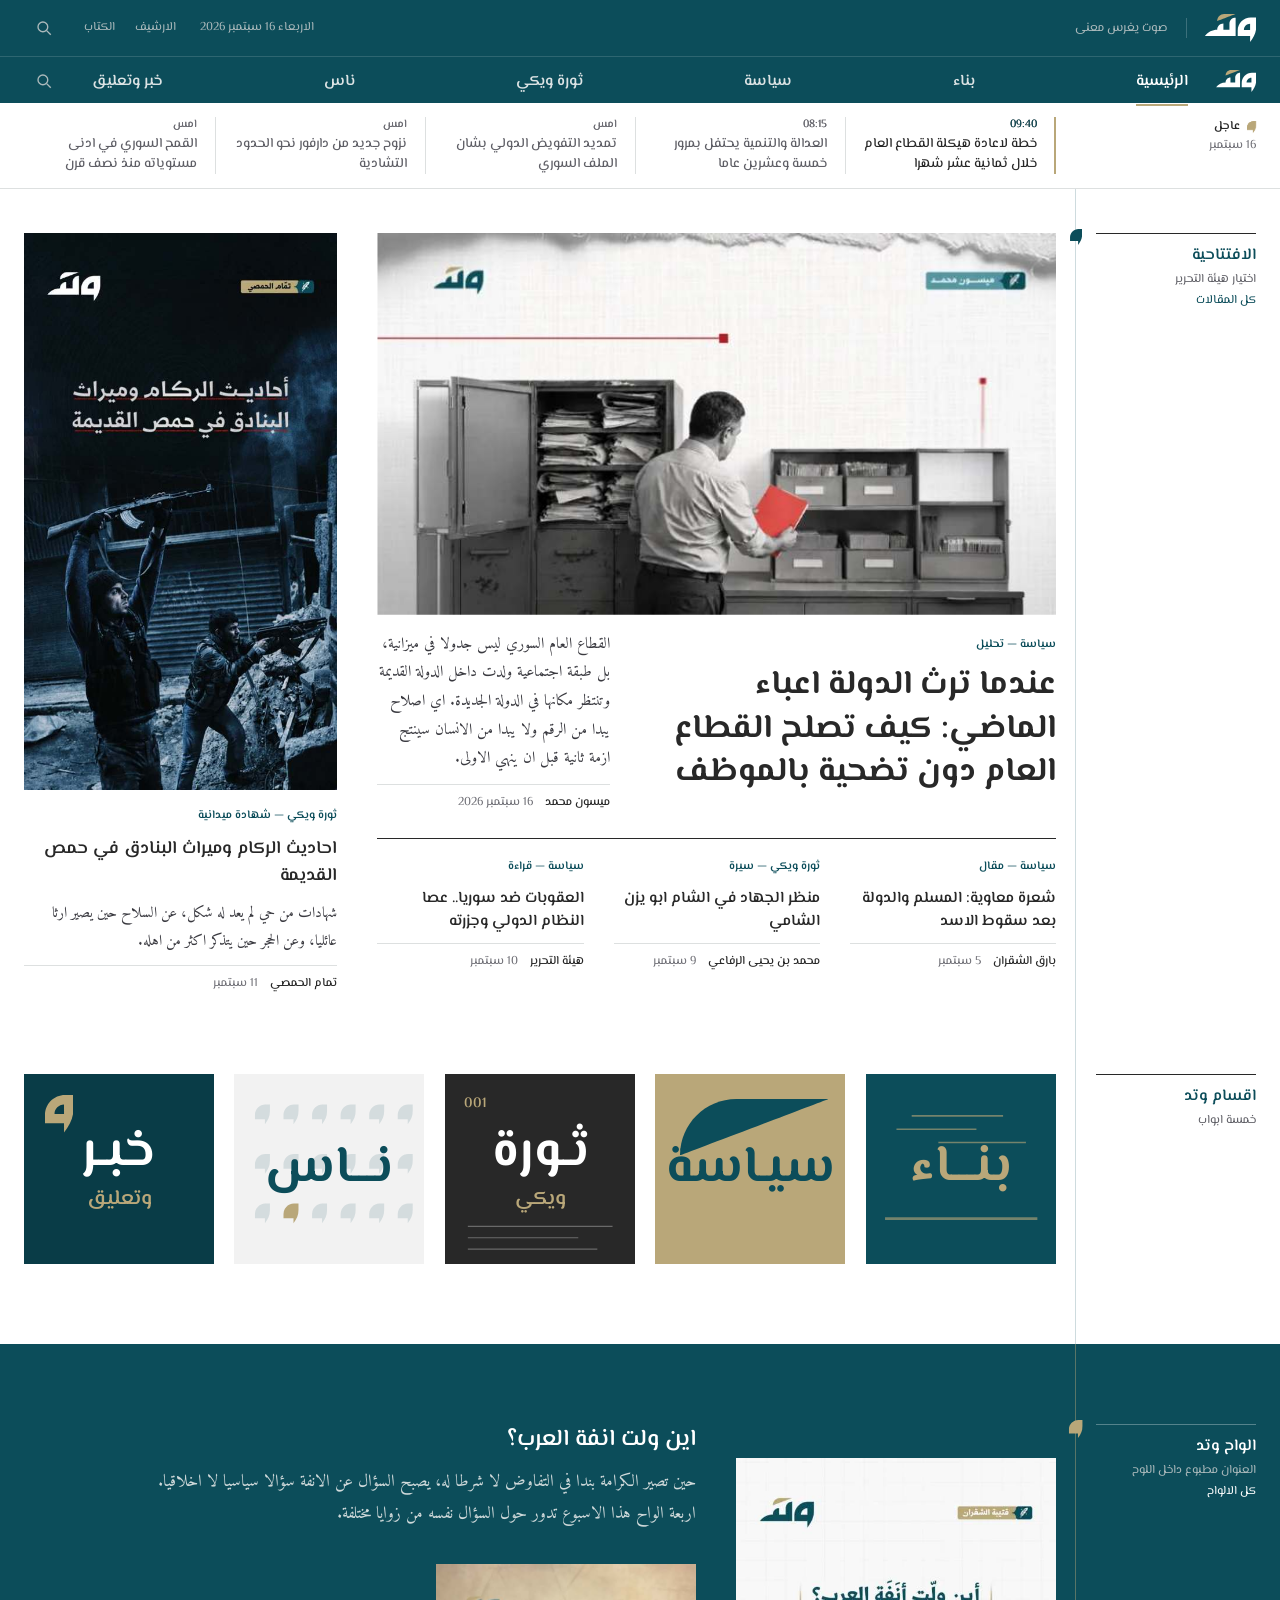
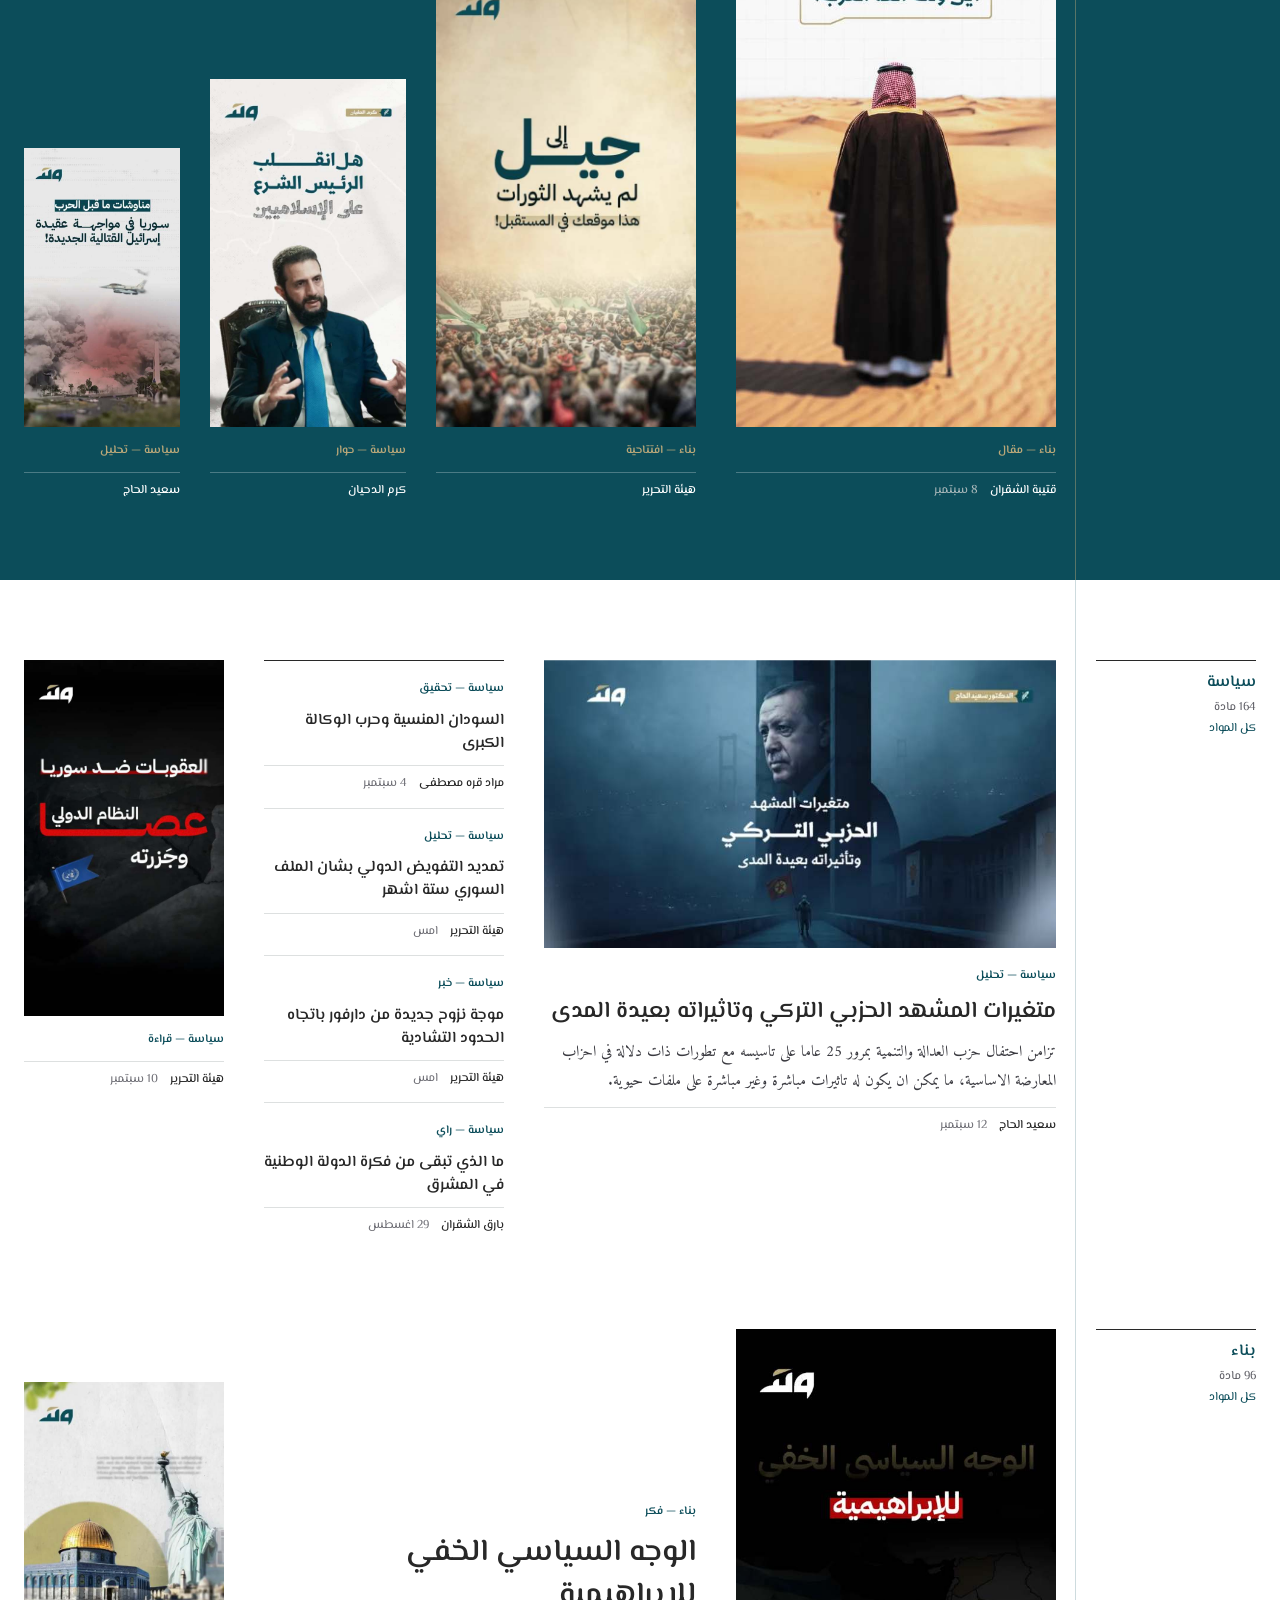
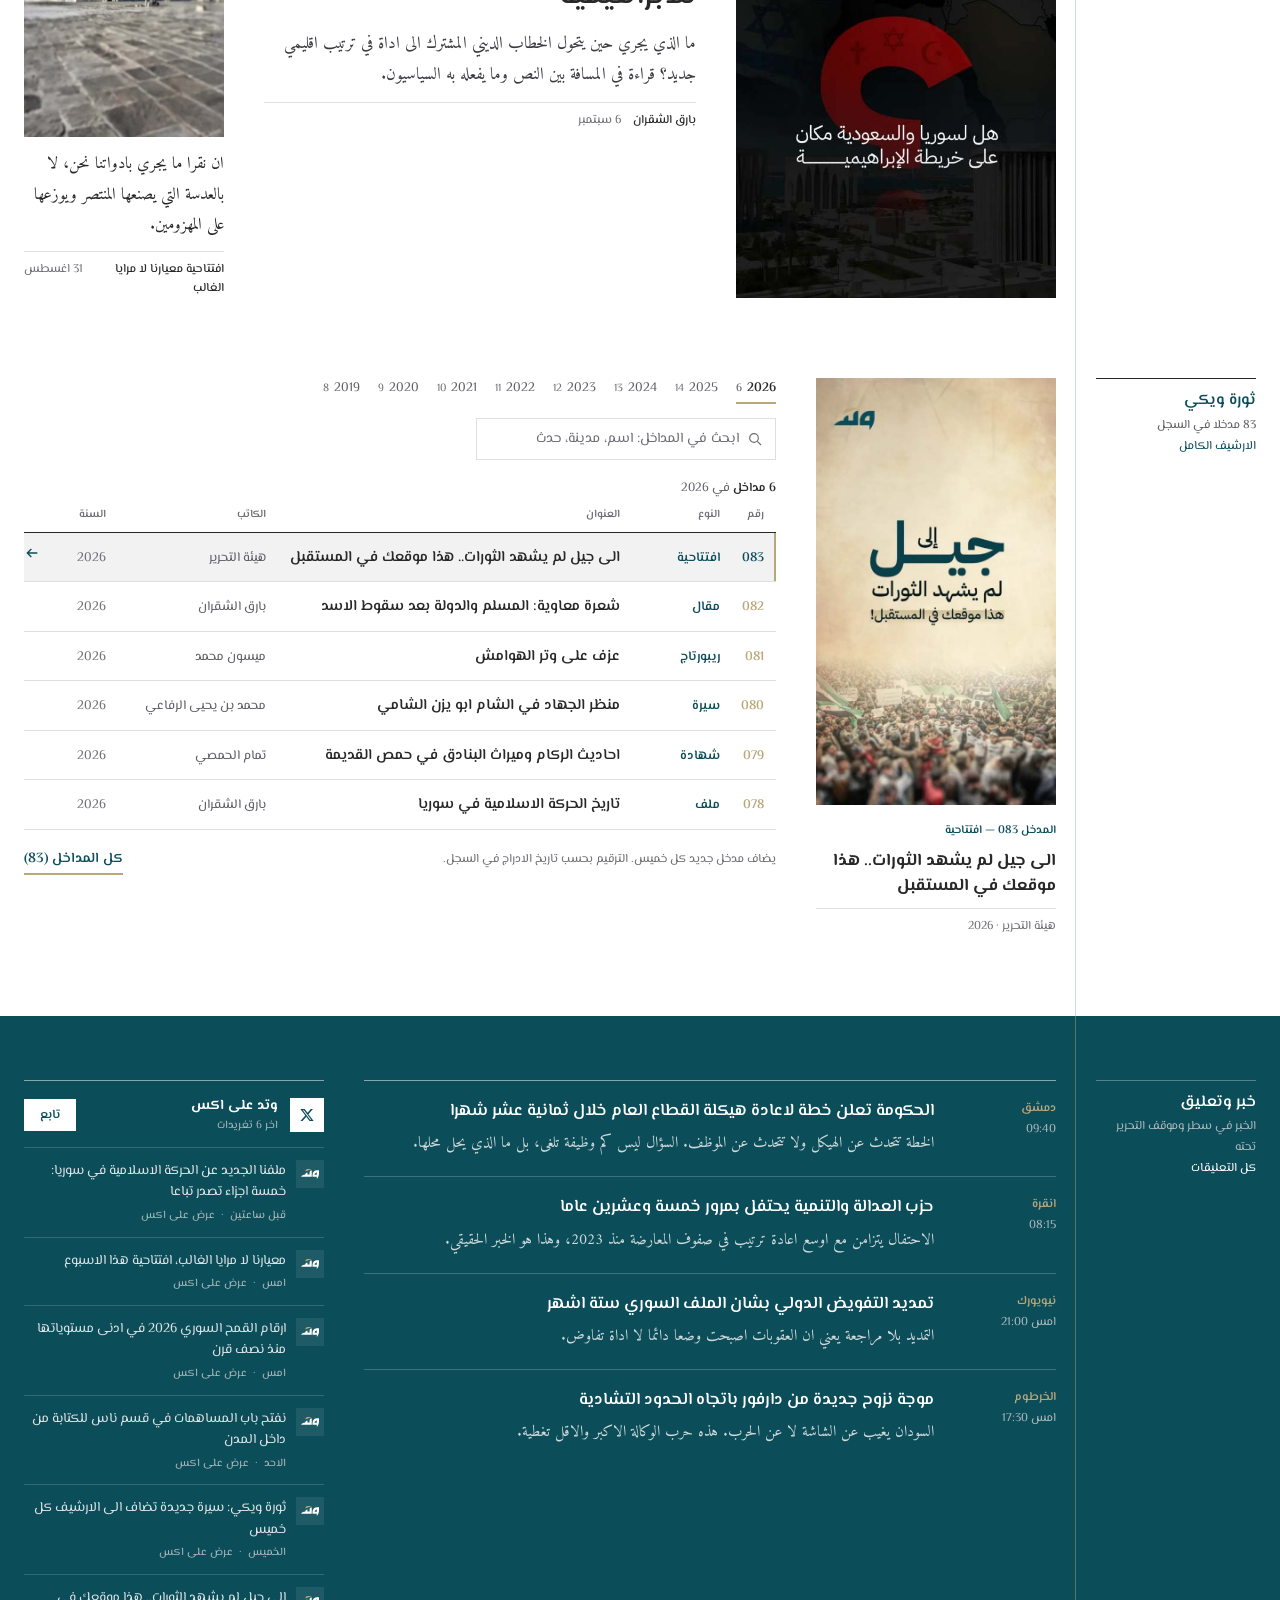
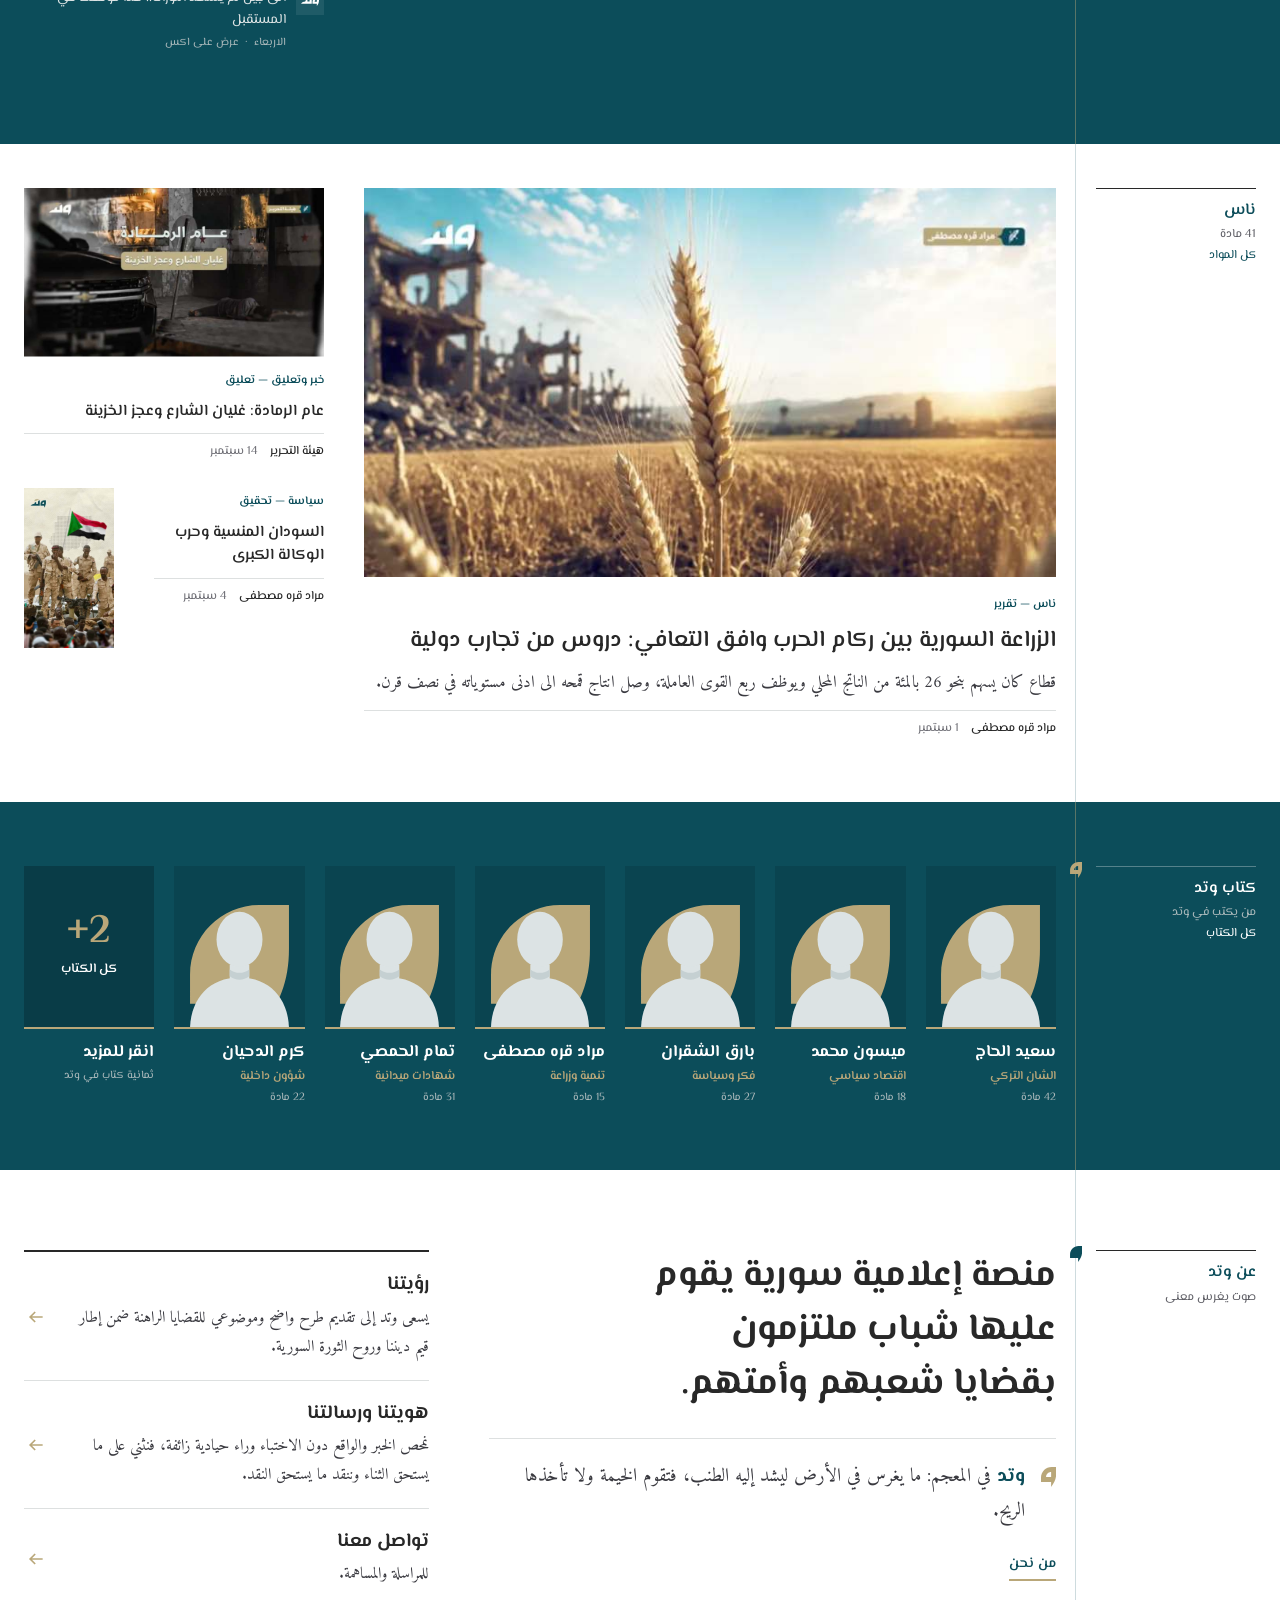
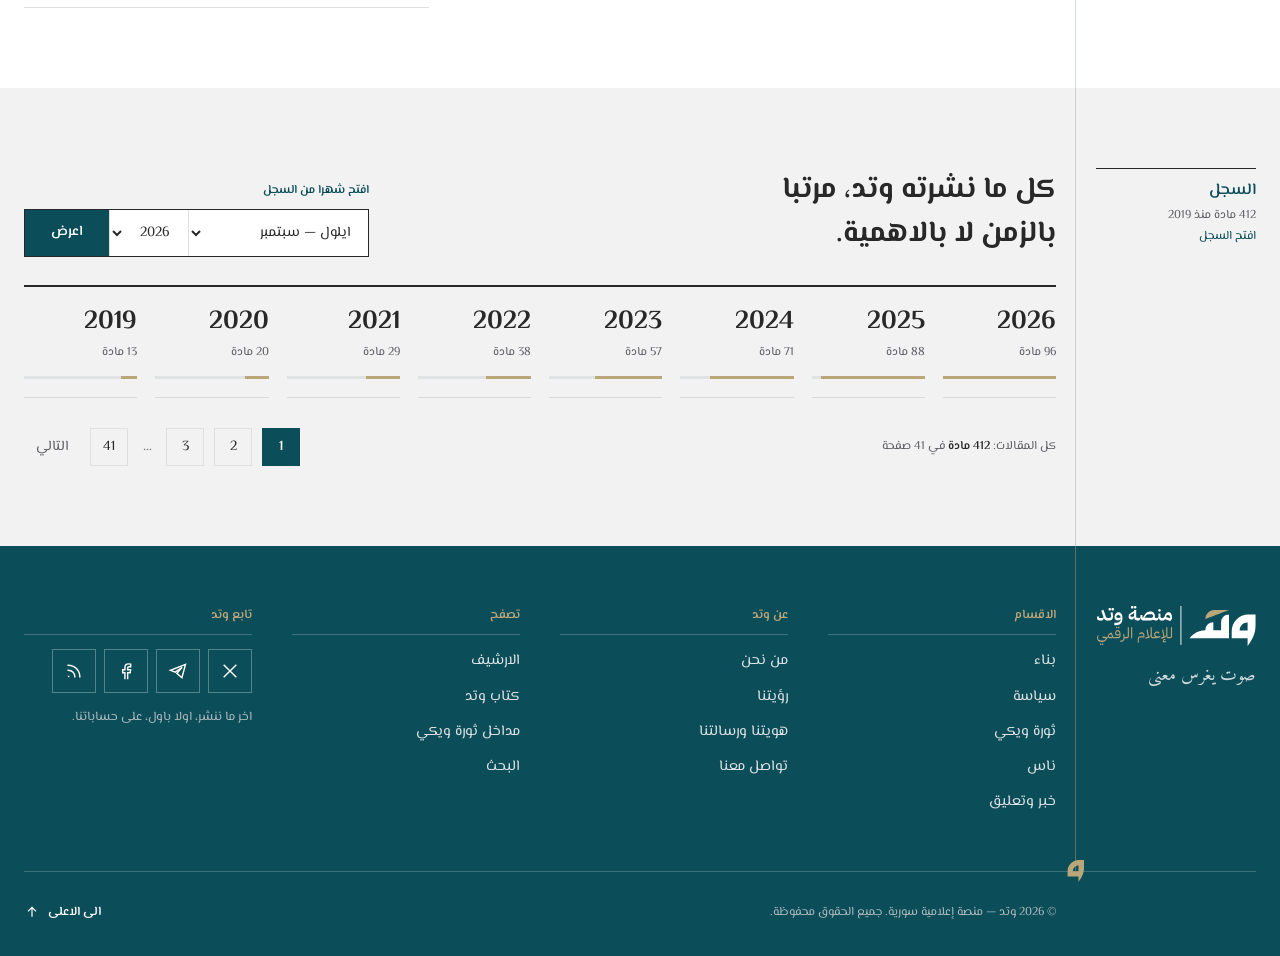
==== index.html @ 8073fcaa "Interactive wiki register, redesigned home closing and footer Wiki register (home): - Year links fil" ====
<!doctype html>
<html lang="ar" dir="rtl">
<head>
<meta charset="utf-8">
<meta name="viewport" content="width=device-width, initial-scale=1">
<title>وتد — صوت يغرس معنى</title>
<meta name="description" content="وتد منصة إعلامية سورية يقوم عليها شباب ملتزمون بقضايا شعبهم وأمتهم.">
<meta name="theme-color" content="#0C4D5A">
<link rel="icon" href="assets/img/brand/logo-mark.svg" type="image/svg+xml">
<link rel="preconnect" href="https://fonts.googleapis.com">
<link rel="preconnect" href="https://fonts.gstatic.com" crossorigin>
<link rel="stylesheet" href="https://fonts.googleapis.com/css2?family=El+Messiri:wght@400;500;600;700&family=Amiri:wght@400;700&display=swap">
<link rel="stylesheet" href="assets/css/watad.css?v=8">
</head>
<body>
<a class="skip" href="#main">تخط الى المحتوى</a>
<!-- @partial: header -->
<header class="site-header" data-header>
 <div class="container site-header__bar">
  <a class="site-header__logo" href="index.html" aria-label="وتد، الصفحة الرئيسية"><svg viewBox="0 0 90.11 49.2" xmlns="http://www.w3.org/2000/svg" width="51.3" height="28" aria-hidden="true"><g><g><path fill="#FFFFFF" d="M80.31,6.21c-12.6,0-22.82,10.22-22.82,22.82v9.55h21.75s0,10.62,0,10.62c7.06-9.56,10.88-16.77,10.88-28.66V6.21h-9.8ZM79.23,27.96h-10.88c0-6.01,4.87-10.88,10.88-10.88v10.88Z"/><path fill="#FFFFFF" d="M53.81,6.15v32.43H0l.12-.16c5.01-6.74,12.92-10.72,21.32-10.72h0c0-6.01,4.87-10.88,10.88-10.88v10.88h10.62v-10.68c0-6.01,4.87-10.88,10.88-10.88Z"/></g><path fill="#B9A779" d="M21.38,12.3h0c0-6.79,5.51-12.3,12.3-12.3h20.13S21.38,12.3,21.38,12.3Z"/></g></svg></a>
  <span class="site-header__tag hide-tablet">صوت يغرس معنى</span>
  <div class="site-header__tools">
   <time class="site-header__date hide-tablet" datetime="2026-09-16">الاربعاء 16 سبتمبر 2026</time>
   <a href="archive.html" class="hide-tablet">الارشيف</a>
   <a href="writers.html" class="hide-tablet">الكتاب</a>
   <button class="icon-btn" type="button" data-search-open aria-label="بحث"><svg viewBox="0 0 24 24" fill="none" stroke="currentColor" stroke-width="1.8" aria-hidden="true"><circle cx="10.5" cy="10.5" r="6.5"/><path d="M15.5 15.5L21 21"/></svg></button>
   <button class="icon-btn burger" type="button" data-drawer-open aria-label="القائمة"><svg viewBox="0 0 24 24" fill="none" stroke="currentColor" stroke-width="1.8" aria-hidden="true"><path d="M3 7h18M3 12h18M3 17h18"/></svg></button>
  </div>
 </div>
 <div class="site-header__sub"><div class="container site-header__subin">
  <a class="site-header__mark" href="index.html" aria-label="وتد، الصفحة الرئيسية"><svg viewBox="0 0 90.11 49.2" xmlns="http://www.w3.org/2000/svg" width="40.3" height="22" aria-hidden="true"><g><g><path fill="#FFFFFF" d="M80.31,6.21c-12.6,0-22.82,10.22-22.82,22.82v9.55h21.75s0,10.62,0,10.62c7.06-9.56,10.88-16.77,10.88-28.66V6.21h-9.8ZM79.23,27.96h-10.88c0-6.01,4.87-10.88,10.88-10.88v10.88Z"/><path fill="#FFFFFF" d="M53.81,6.15v32.43H0l.12-.16c5.01-6.74,12.92-10.72,21.32-10.72h0c0-6.01,4.87-10.88,10.88-10.88v10.88h10.62v-10.68c0-6.01,4.87-10.88,10.88-10.88Z"/></g><path fill="#B9A779" d="M21.38,12.3h0c0-6.79,5.51-12.3,12.3-12.3h20.13S21.38,12.3,21.38,12.3Z"/></g></svg></a>
  <nav class="site-header__secs" aria-label="الاقسام"><a href="index.html" aria-current="page">الرئيسية</a><a href="category.html">بناء</a><a href="category.html">سياسة</a><a href="category.html">ثورة ويكي</a><a href="category.html">ناس</a><a href="news.html">خبر وتعليق</a></nav>
  <div class="site-header__acts"><button class="icon-btn" type="button" data-search-open aria-label="بحث"><svg viewBox="0 0 24 24" fill="none" stroke="currentColor" stroke-width="1.8" aria-hidden="true"><circle cx="10.5" cy="10.5" r="6.5"/><path d="M15.5 15.5L21 21"/></svg></button><button class="icon-btn burger" type="button" data-drawer-open aria-label="القائمة"><svg viewBox="0 0 24 24" fill="none" stroke="currentColor" stroke-width="1.8" aria-hidden="true"><path d="M3 7h18M3 12h18M3 17h18"/></svg></button></div>
 </div></div>
</header>
<div class="drawer" data-drawer role="dialog" aria-modal="true" aria-label="القائمة">
 <div class="drawer__top"><svg viewBox="0 0 90.11 49.2" xmlns="http://www.w3.org/2000/svg" width="51.3" height="28" aria-hidden="true"><g><g><path fill="#FFFFFF" d="M80.31,6.21c-12.6,0-22.82,10.22-22.82,22.82v9.55h21.75s0,10.62,0,10.62c7.06-9.56,10.88-16.77,10.88-28.66V6.21h-9.8ZM79.23,27.96h-10.88c0-6.01,4.87-10.88,10.88-10.88v10.88Z"/><path fill="#FFFFFF" d="M53.81,6.15v32.43H0l.12-.16c5.01-6.74,12.92-10.72,21.32-10.72h0c0-6.01,4.87-10.88,10.88-10.88v10.88h10.62v-10.68c0-6.01,4.87-10.88,10.88-10.88Z"/></g><path fill="#B9A779" d="M21.38,12.3h0c0-6.79,5.51-12.3,12.3-12.3h20.13S21.38,12.3,21.38,12.3Z"/></g></svg><button class="icon-btn" type="button" data-drawer-close aria-label="اغلاق" style="color:#fff"><svg viewBox="0 0 24 24" fill="none" stroke="currentColor" stroke-width="1.8" aria-hidden="true"><path d="M5 5l14 14M19 5L5 19"/></svg></button></div>
 <nav style="margin-top:26px" aria-label="القائمة الرئيسية"><a href="index.html" aria-current="page">الرئيسية<span></span></a><a href="category.html">بناء<span>96 مادة</span></a><a href="category.html">سياسة<span>164 مادة</span></a><a href="category.html">ثورة ويكي<span>83 مادة</span></a><a href="category.html">ناس<span>41 مادة</span></a><a href="news.html">خبر وتعليق<span>28 مادة</span></a><a href="archive.html">الارشيف<span>412 مادة</span></a><a href="writers.html">كتاب وتد<span>ثمانية كتاب</span></a></nav>
 <div class="drawer__more"><a href="about.html">من نحن</a><a href="#">تواصل معنا</a></div>
</div>
<div class="search-overlay" data-search-overlay role="dialog" aria-modal="true" aria-label="البحث">
 <button class="icon-btn search-overlay__close" type="button" data-search-close aria-label="اغلاق"><svg viewBox="0 0 24 24" fill="none" stroke="currentColor" stroke-width="1.8" aria-hidden="true"><path d="M5 5l14 14M19 5L5 19"/></svg></button>
 <form action="search.html" method="get" role="search">
  <label class="sr-only" for="q-overlay">ابحث في وتد</label>
  <input id="q-overlay" name="q" type="search" placeholder="ابحث في وتد" autocomplete="off">
  <button class="btn" type="submit">بحث</button>
 </form>
</div>
<!-- @endpartial -->
<main id="main" class="page">
<div class="axis-layer" aria-hidden="true"><div class="container"><i class="axis"></i></div></div>
<!-- ticker -->
<div class="ticker" data-ticker role="region" aria-label="اخبار عاجلة"><div class="container"><div class="l">
 <div class="rail ticker__rail"><div class="ticker__label"><span class="ticker__live" aria-hidden="true"><svg viewBox="0 0 52.46 69.13" xmlns="http://www.w3.org/2000/svg" width="9" height="12"><path class="ticker__echo" d="M36.7,0C16.43,0,0,16.43,0,36.7v15.35h34.97s0,17.08,0,17.08c11.35-15.37,17.49-26.96,17.49-46.08V0h-15.76Z"/><path d="M36.7,0C16.43,0,0,16.43,0,36.7v15.35h34.97s0,17.08,0,17.08c11.35-15.37,17.49-26.96,17.49-46.08V0h-15.76Z"/></svg></span>عاجل</div><div class="cap">16 سبتمبر</div></div>
 <div class="ticker__items"><a href="article.html"><time>09:40</time>خطة لاعادة هيكلة القطاع العام خلال ثمانية عشر شهرا</a><a href="article.html"><time>08:15</time>العدالة والتنمية يحتفل بمرور خمسة وعشرين عاما</a><a href="article.html"><time>امس</time>تمديد التفويض الدولي بشان الملف السوري</a><a href="article.html"><time>امس</time>نزوح جديد من دارفور نحو الحدود التشادية</a><a href="article.html"><time>امس</time>القمح السوري في ادنى مستوياته منذ نصف قرن</a></div></div></div></div>
<section class="section " aria-label="الافتتاحية"><div class="container"><div class="l pt-m">
 <div class="rail"><span class="wedge"><svg viewBox="0 0 52.46 69.13" xmlns="http://www.w3.org/2000/svg" width="12.1" height="16" aria-hidden="true"><path fill="#0C4D5A" d="M36.7,0C16.43,0,0,16.43,0,36.7v15.35h34.97s0,17.08,0,17.08c11.35-15.37,17.49-26.96,17.49-46.08V0h-15.76Z"/></svg></span><div class="rail-label"><b>الافتتاحية</b>اختيار هيئة التحرير<br><a href="archive.html">كل المقالات</a></div></div>
 <div class="body home-lead">
  <div class="home-lead__main">
   <article class="story"><img class="cover" src="assets/img/posts/c01.jpg" alt="عندما ترث الدولة اعباء الماضي: كيف تصلح القطاع العام دون تضحية بالموظف" width="760" height="428" loading="eager" fetchpriority="high">
    <div class="split">
     <div><span class="kicker">سياسة — تحليل</span><h1 class="story__title t-l" style="font-size:clamp(24px,2.6vw,36px);font-weight:700;line-height:1.3">عندما ترث الدولة اعباء الماضي: كيف تصلح القطاع العام دون تضحية بالموظف</h1></div>
     <div><p class="dek" style="font-size:15.5px">القطاع العام السوري ليس جدولا في ميزانية، بل طبقة اجتماعية ولدت داخل الدولة القديمة وتنتظر مكانها في الدولة الجديدة. اي اصلاح يبدا من الرقم ولا يبدا من الانسان سينتج ازمة ثانية قبل ان ينهي الاولى.</p><div class="byline"><a href="author.html"><b>ميسون محمد</b></a><time>16 سبتمبر 2026</time></div></div>
    </div><a class="stretched" href="article.html" aria-label="عندما ترث الدولة اعباء الماضي: كيف تصلح القطاع العام دون تضحية بالموظف"></a></article>
   <div class="home-lead__more"><article class="story"><span class="kicker">سياسة — مقال</span><span class="story__title t-xs">شعرة معاوية: المسلم والدولة بعد سقوط الاسد</span><div class="byline"><a href="author.html"><b>بارق الشقران</b></a><time>5 سبتمبر</time></div><a class="stretched" href="article.html" aria-label="شعرة معاوية: المسلم والدولة بعد سقوط الاسد"></a></article><article class="story"><span class="kicker">ثورة ويكي — سيرة</span><span class="story__title t-xs">منظر الجهاد في الشام ابو يزن الشامي</span><div class="byline"><a href="author.html"><b>محمد بن يحيى الرفاعي</b></a><time>9 سبتمبر</time></div><a class="stretched" href="article.html" aria-label="منظر الجهاد في الشام ابو يزن الشامي"></a></article><article class="story"><span class="kicker">سياسة — قراءة</span><span class="story__title t-xs">العقوبات ضد سوريا.. عصا النظام الدولي وجزرته</span><div class="byline"><a href="author.html"><b>هيئة التحرير</b></a><time>10 سبتمبر</time></div><a class="stretched" href="article.html" aria-label="العقوبات ضد سوريا.. عصا النظام الدولي وجزرته"></a></article></div>
  </div>
  <article class="story home-lead__side"><img class="poster" src="assets/img/posts/p05.jpg" alt="احاديث الركام وميراث البنادق في حمص القديمة" width="540" height="960" loading="lazy">
   <div style="margin-top:12px"><span class="kicker">ثورة ويكي — شهادة ميدانية</span><span class="story__title t-s">احاديث الركام وميراث البنادق في حمص القديمة</span><p class="dek story__dek" style="font-size:15px">شهادات من حي لم يعد له شكل، عن السلاح حين يصير ارثا عائليا، وعن الحجر حين يتذكر اكثر من اهله.</p><div class="byline"><a href="author.html"><b>تمام الحمصي</b></a><time>11 سبتمبر</time></div></div><a class="stretched" href="article.html" aria-label="احاديث الركام وميراث البنادق في حمص القديمة"></a></article>
 </div></div></div></section>
<section class="section " aria-label="اقسام وتد"><div class="container"><div class="l pt-xl pb-xl">
 <div class="rail"><div class="rail-label"><b>اقسام وتد</b>خمسة ابواب</div></div>
 <div class="body secarts"><a class="secart secart--binaa" href="category.html"><span class="secart__art" aria-hidden="true"><svg class="secart__deco" viewBox="0 0 100 100" preserveAspectRatio="none" aria-hidden="true"><g stroke="currentColor" fill="none"><path class="secart__course" d="M24 22H72" stroke-width=".8"/><path class="secart__course" d="M16 29H58" stroke-width=".8"/><path class="secart__course" d="M38 36H84" stroke-width=".8"/><path d="M10 76H90" stroke-width="1.4"/></g></svg><span class="secart__word">بنـــاء</span></span><span class="sr-only">بناء</span></a><a class="secart secart--siyasa" href="category.html"><span class="secart__art" aria-hidden="true"><svg class="secart__deco secart__cut" x="0" y="0" viewBox="21.38 0 32.43 12.3" aria-hidden="true"><path fill="currentColor" d="M21.38,12.3h0c0-6.79,5.51-12.3,12.3-12.3h20.13S21.38,12.3,21.38,12.3Z"/></svg><span class="secart__word">سيـاسة</span></span><span class="sr-only">سياسة</span></a><a class="secart secart--wiki" href="category.html"><span class="secart__art" aria-hidden="true"><span class="secart__num" aria-hidden="true">001</span><svg class="secart__deco" viewBox="0 0 100 100" preserveAspectRatio="none" aria-hidden="true"><g stroke="currentColor" stroke-width=".6"><path d="M12 80H88"/><path d="M12 86H70"/><path d="M12 92H80"/></g></svg><span class="secart__word">ثـورة</span><span class="secart__sub">ويكي</span></span><span class="sr-only">ثورة ويكي</span></a><a class="secart secart--nas" href="category.html"><span class="secart__art" aria-hidden="true"><svg class="secart__deco secart__crowd" viewBox="0 0 100 100" aria-hidden="true"><path transform="translate(11 16) scale(.15)" d="M36.7,0C16.43,0,0,16.43,0,36.7v15.35h34.97s0,17.08,0,17.08c11.35-15.37,17.49-26.96,17.49-46.08V0h-15.76Z"/><path transform="translate(26 16) scale(.15)" d="M36.7,0C16.43,0,0,16.43,0,36.7v15.35h34.97s0,17.08,0,17.08c11.35-15.37,17.49-26.96,17.49-46.08V0h-15.76Z"/><path transform="translate(41 16) scale(.15)" d="M36.7,0C16.43,0,0,16.43,0,36.7v15.35h34.97s0,17.08,0,17.08c11.35-15.37,17.49-26.96,17.49-46.08V0h-15.76Z"/><path transform="translate(56 16) scale(.15)" d="M36.7,0C16.43,0,0,16.43,0,36.7v15.35h34.97s0,17.08,0,17.08c11.35-15.37,17.49-26.96,17.49-46.08V0h-15.76Z"/><path transform="translate(71 16) scale(.15)" d="M36.7,0C16.43,0,0,16.43,0,36.7v15.35h34.97s0,17.08,0,17.08c11.35-15.37,17.49-26.96,17.49-46.08V0h-15.76Z"/><path transform="translate(86 16) scale(.15)" d="M36.7,0C16.43,0,0,16.43,0,36.7v15.35h34.97s0,17.08,0,17.08c11.35-15.37,17.49-26.96,17.49-46.08V0h-15.76Z"/><path transform="translate(11 42) scale(.15)" d="M36.7,0C16.43,0,0,16.43,0,36.7v15.35h34.97s0,17.08,0,17.08c11.35-15.37,17.49-26.96,17.49-46.08V0h-15.76Z"/><path transform="translate(26 42) scale(.15)" d="M36.7,0C16.43,0,0,16.43,0,36.7v15.35h34.97s0,17.08,0,17.08c11.35-15.37,17.49-26.96,17.49-46.08V0h-15.76Z"/><path transform="translate(41 42) scale(.15)" d="M36.7,0C16.43,0,0,16.43,0,36.7v15.35h34.97s0,17.08,0,17.08c11.35-15.37,17.49-26.96,17.49-46.08V0h-15.76Z"/><path transform="translate(56 42) scale(.15)" d="M36.7,0C16.43,0,0,16.43,0,36.7v15.35h34.97s0,17.08,0,17.08c11.35-15.37,17.49-26.96,17.49-46.08V0h-15.76Z"/><path transform="translate(71 42) scale(.15)" d="M36.7,0C16.43,0,0,16.43,0,36.7v15.35h34.97s0,17.08,0,17.08c11.35-15.37,17.49-26.96,17.49-46.08V0h-15.76Z"/><path transform="translate(86 42) scale(.15)" d="M36.7,0C16.43,0,0,16.43,0,36.7v15.35h34.97s0,17.08,0,17.08c11.35-15.37,17.49-26.96,17.49-46.08V0h-15.76Z"/><path transform="translate(11 68) scale(.15)" d="M36.7,0C16.43,0,0,16.43,0,36.7v15.35h34.97s0,17.08,0,17.08c11.35-15.37,17.49-26.96,17.49-46.08V0h-15.76Z"/><path class="is-one" transform="translate(26 68) scale(.15)" d="M36.7,0C16.43,0,0,16.43,0,36.7v15.35h34.97s0,17.08,0,17.08c11.35-15.37,17.49-26.96,17.49-46.08V0h-15.76Z"/><path transform="translate(41 68) scale(.15)" d="M36.7,0C16.43,0,0,16.43,0,36.7v15.35h34.97s0,17.08,0,17.08c11.35-15.37,17.49-26.96,17.49-46.08V0h-15.76Z"/><path transform="translate(56 68) scale(.15)" d="M36.7,0C16.43,0,0,16.43,0,36.7v15.35h34.97s0,17.08,0,17.08c11.35-15.37,17.49-26.96,17.49-46.08V0h-15.76Z"/><path transform="translate(71 68) scale(.15)" d="M36.7,0C16.43,0,0,16.43,0,36.7v15.35h34.97s0,17.08,0,17.08c11.35-15.37,17.49-26.96,17.49-46.08V0h-15.76Z"/><path transform="translate(86 68) scale(.15)" d="M36.7,0C16.43,0,0,16.43,0,36.7v15.35h34.97s0,17.08,0,17.08c11.35-15.37,17.49-26.96,17.49-46.08V0h-15.76Z"/></svg><span class="secart__word">نـــاس</span></span><span class="sr-only">ناس</span></a><a class="secart secart--news" href="news.html"><span class="secart__art" aria-hidden="true"><svg class="secart__deco secart__quote" viewBox="0 0 52.46 69.13" aria-hidden="true"><path fill="currentColor" d="M36.7,0C16.43,0,0,16.43,0,36.7v15.35h34.97s0,17.08,0,17.08c11.35-15.37,17.49-26.96,17.49-46.08V0h-15.76ZM34.97,34.97h-17.49c0-9.66,7.83-17.49,17.49-17.49v17.49Z"/></svg><span class="secart__word">خبـر</span><span class="secart__sub">وتعليق</span></span><span class="sr-only">خبر وتعليق</span></a></div>
 </div></div></section>
<section class="band  pt-xl pb-xl" aria-label="الواح وتد"><div class="axis-layer" aria-hidden="true"><div class="container"><i class="axis"></i></div></div><div class="container section"><div class="l">
 <div class="rail"><span class="wedge"><svg viewBox="0 0 52.46 69.13" xmlns="http://www.w3.org/2000/svg" width="13.7" height="18" aria-hidden="true"><path fill="#B9A779" d="M36.7,0C16.43,0,0,16.43,0,36.7v15.35h34.97s0,17.08,0,17.08c11.35-15.37,17.49-26.96,17.49-46.08V0h-15.76Z"/></svg></span><div class="rail-label"><b>الواح وتد</b>العنوان مطبوع داخل اللوح<br><a href="category.html">كل الالواح</a></div></div>
 <div class="body boards">
  <article class="story"><img class="poster" src="assets/img/posts/p03.jpg" alt="اين ولت انفة العرب؟" width="540" height="960" loading="lazy"><div style="margin-top:10px"><span class="kicker">بناء — مقال</span></div><div class="byline"><a href="author.html"><b>قتيبة الشقران</b></a><time>8 سبتمبر</time></div><a class="stretched" href="article.html" aria-label="اين ولت انفة العرب؟"></a></article>
  <div>
   <article class="story" style="max-width:560px"><span class="story__title t-m" style="margin-top:0">اين ولت انفة العرب؟</span>
    <p class="dek story__dek">حين تصير الكرامة بندا في التفاوض لا شرطا له، يصبح السؤال عن الانفة سؤالا سياسيا لا اخلاقيا. اربعة الواح هذا الاسبوع تدور حول السؤال نفسه من زوايا مختلفة.</p><a class="stretched" href="article.html" aria-label="اين ولت انفة العرب؟"></a></article>
   <div class="boards__strip strip"><article class="story"><img class="poster" src="assets/img/posts/p10.jpg" alt="الى جيل لم يشهد الثورات.. هذا موقعك في المستقبل" width="540" height="960" loading="lazy"><div style="margin-top:10px"><span class="kicker">بناء — افتتاحية</span></div><div class="byline"><a href="author.html"><b>هيئة التحرير</b></a></div><a class="stretched" href="article.html" aria-label="الى جيل لم يشهد الثورات.. هذا موقعك في المستقبل"></a></article><article class="story"><img class="poster" src="assets/img/posts/p04.jpg" alt="هل انقلب الرئيس الشرع على الاسلاميين؟" width="540" height="960" loading="lazy"><div style="margin-top:10px"><span class="kicker">سياسة — حوار</span></div><div class="byline"><a href="author.html"><b>كرم الدحيان</b></a></div><a class="stretched" href="article.html" aria-label="هل انقلب الرئيس الشرع على الاسلاميين؟"></a></article><article class="story"><img class="poster" src="assets/img/posts/p08.jpg" alt="مناوشات ما قبل الحرب: سوريا في مواجهة عقيدة اسرائيل القتالية الجديدة" width="540" height="960" loading="lazy"><div style="margin-top:10px"><span class="kicker">سياسة — تحليل</span></div><div class="byline"><a href="author.html"><b>سعيد الحاج</b></a></div><a class="stretched" href="article.html" aria-label="مناوشات ما قبل الحرب: سوريا في مواجهة عقيدة اسرائيل القتالية الجديدة"></a></article></div>
  </div>
 </div></div></div></section>
<section class="section " aria-label="سياسة"><div class="container"><div class="l pt-xl">
 <div class="rail"><div class="rail-label"><b>سياسة</b>164 مادة<br><a href="category.html">كل المواد</a></div></div>
 <div class="body home-sec">
  <article class="story"><img class="cover" src="assets/img/posts/c03.jpg" alt="متغيرات المشهد الحزبي التركي وتاثيراته بعيدة المدى" width="760" height="428" loading="lazy"><div style="margin-top:14px"><span class="kicker">سياسة — تحليل</span></div>
   <span class="story__title t-m">متغيرات المشهد الحزبي التركي وتاثيراته بعيدة المدى</span><p class="dek story__dek" style="font-size:15.5px">تزامن احتفال حزب العدالة والتنمية بمرور 25 عاما على تاسيسه مع تطورات ذات دلالة في احزاب المعارضة الاساسية، ما يمكن ان يكون له تاثيرات مباشرة وغير مباشرة على ملفات حيوية.</p><div class="byline"><a href="author.html"><b>سعيد الحاج</b></a><time>12 سبتمبر</time></div><a class="stretched" href="article.html" aria-label="متغيرات المشهد الحزبي التركي وتاثيراته بعيدة المدى"></a></article>
  <div class="rows"><article class="story row-item"><span class="kicker">سياسة — تحقيق</span><span class="story__title t-xs">السودان المنسية وحرب الوكالة الكبرى</span><div class="byline"><a href="author.html"><b>مراد قره مصطفى</b></a><time>4 سبتمبر</time></div><a class="stretched" href="article.html" aria-label="السودان المنسية وحرب الوكالة الكبرى"></a></article><article class="story row-item"><span class="kicker">سياسة — تحليل</span><span class="story__title t-xs">تمديد التفويض الدولي بشان الملف السوري ستة اشهر</span><div class="byline"><a href="author.html"><b>هيئة التحرير</b></a><time>امس</time></div><a class="stretched" href="article.html" aria-label="تمديد التفويض الدولي بشان الملف السوري ستة اشهر"></a></article><article class="story row-item"><span class="kicker">سياسة — خبر</span><span class="story__title t-xs">موجة نزوح جديدة من دارفور باتجاه الحدود التشادية</span><div class="byline"><a href="author.html"><b>هيئة التحرير</b></a><time>امس</time></div><a class="stretched" href="article.html" aria-label="موجة نزوح جديدة من دارفور باتجاه الحدود التشادية"></a></article><article class="story row-item"><span class="kicker">سياسة — راي</span><span class="story__title t-xs">ما الذي تبقى من فكرة الدولة الوطنية في المشرق</span><div class="byline"><a href="author.html"><b>بارق الشقران</b></a><time>29 اغسطس</time></div><a class="stretched" href="article.html" aria-label="ما الذي تبقى من فكرة الدولة الوطنية في المشرق"></a></article></div>
  <article class="story"><img class="poster" src="assets/img/posts/p07.jpg" alt="العقوبات ضد سوريا.. عصا النظام الدولي وجزرته" width="540" height="960" loading="lazy"><div style="margin-top:10px"><span class="kicker">سياسة — قراءة</span></div><div class="byline"><a href="author.html"><b>هيئة التحرير</b></a><time>10 سبتمبر</time></div><a class="stretched" href="article.html" aria-label="العقوبات ضد سوريا.. عصا النظام الدولي وجزرته"></a></article>
 </div></div></div></section>
<section class="section " aria-label="بناء"><div class="container"><div class="l pt-xl">
 <div class="rail"><div class="rail-label"><b>بناء</b>96 مادة<br><a href="category.html">كل المواد</a></div></div>
 <div class="body home-build">
  <article class="story"><img class="poster" src="assets/img/posts/p09.jpg" alt="الوجه السياسي الخفي للابراهيمية" width="540" height="960" loading="lazy"><a class="stretched" href="article.html" aria-label="الوجه السياسي الخفي للابراهيمية"></a></article>
  <article class="story" style="align-self:center"><span class="kicker">بناء — فكر</span><span class="story__title t-l">الوجه السياسي الخفي للابراهيمية</span>
   <p class="dek story__dek">ما الذي يجري حين يتحول الخطاب الديني المشترك الى اداة في ترتيب اقليمي جديد؟ قراءة في المسافة بين النص وما يفعله به السياسيون.</p><div class="byline"><a href="author.html"><b>بارق الشقران</b></a><time>6 سبتمبر</time></div><a class="stretched" href="article.html" aria-label="الوجه السياسي الخفي للابراهيمية"></a></article>
  <article class="story"><img class="poster" src="assets/img/posts/p02.jpg" alt="معيارنا لا مرايا الغالب" width="540" height="960" loading="lazy">
   <p class="dek" style="font-size:16.5px;margin-top:12px;color:var(--ink)">ان نقرا ما يجري بادواتنا نحن، لا بالعدسة التي يصنعها المنتصر ويوزعها على المهزومين.</p>
   <div class="byline"><b>افتتاحية معيارنا لا مرايا الغالب</b><time>31 اغسطس</time></div><a class="stretched" href="article.html" aria-label="معيارنا لا مرايا الغالب"></a></article>
 </div></div></div></section>
<section class="section " aria-label="ثورة ويكي"><div class="container"><div class="l pt-xl">
 <div class="rail"><div class="rail-label"><b>ثورة ويكي</b>83 مدخلا في السجل<br><a href="archive.html?section=%D8%AB%D9%88%D8%B1%D8%A9%20%D9%88%D9%8A%D9%83%D9%8A">الارشيف الكامل</a></div></div>
 <div class="body wk" data-wiki>
  <aside class="wk-preview" data-wiki-preview aria-hidden="true">
   <a class="wk-preview__frame" href="article.html" tabindex="-1"><img class="poster" src="assets/img/posts/p10.jpg" alt="" width="540" height="960" loading="lazy"></a>
   <div class="wk-preview__meta"><span class="kicker">المدخل 083 — افتتاحية</span><b class="wk-preview__title">الى جيل لم يشهد الثورات.. هذا موقعك في المستقبل</b><span class="wk-preview__by">هيئة التحرير · 2026</span></div>
  </aside>
  <div class="wk-main">
   <div class="wk-head">
    <nav class="chips wk-years" aria-label="مداخل السنة"><a class="chip is-active" href="archive.html?y=2026&amp;section=%D8%AB%D9%88%D8%B1%D8%A9%20%D9%88%D9%8A%D9%83%D9%8A" data-wiki-year="2026" data-count="6" aria-current="true">2026<small>6</small></a><a class="chip" href="archive.html?y=2025&amp;section=%D8%AB%D9%88%D8%B1%D8%A9%20%D9%88%D9%8A%D9%83%D9%8A" data-wiki-year="2025" data-count="14">2025<small>14</small></a><a class="chip" href="archive.html?y=2024&amp;section=%D8%AB%D9%88%D8%B1%D8%A9%20%D9%88%D9%8A%D9%83%D9%8A" data-wiki-year="2024" data-count="13">2024<small>13</small></a><a class="chip" href="archive.html?y=2023&amp;section=%D8%AB%D9%88%D8%B1%D8%A9%20%D9%88%D9%8A%D9%83%D9%8A" data-wiki-year="2023" data-count="12">2023<small>12</small></a><a class="chip" href="archive.html?y=2022&amp;section=%D8%AB%D9%88%D8%B1%D8%A9%20%D9%88%D9%8A%D9%83%D9%8A" data-wiki-year="2022" data-count="11">2022<small>11</small></a><a class="chip" href="archive.html?y=2021&amp;section=%D8%AB%D9%88%D8%B1%D8%A9%20%D9%88%D9%8A%D9%83%D9%8A" data-wiki-year="2021" data-count="10">2021<small>10</small></a><a class="chip" href="archive.html?y=2020&amp;section=%D8%AB%D9%88%D8%B1%D8%A9%20%D9%88%D9%8A%D9%83%D9%8A" data-wiki-year="2020" data-count="9">2020<small>9</small></a><a class="chip" href="archive.html?y=2019&amp;section=%D8%AB%D9%88%D8%B1%D8%A9%20%D9%88%D9%8A%D9%83%D9%8A" data-wiki-year="2019" data-count="8">2019<small>8</small></a></nav>
    <label class="wk-search"><span class="sr-only">ابحث في مداخل ثورة ويكي</span><svg viewBox="0 0 24 24" fill="none" stroke="currentColor" stroke-width="1.8" aria-hidden="true"><circle cx="10.5" cy="10.5" r="6.5"/><path d="M15.5 15.5L21 21"/></svg><input type="search" data-wiki-search placeholder="ابحث في المداخل: اسم، مدينة، حدث" autocomplete="off"></label>
   </div>
   <p class="wk-count" data-wiki-count aria-live="polite"><b>6 مداخل</b> في 2026</p>
   <table class="wk-table"><caption class="sr-only">مداخل ثورة ويكي</caption><thead><tr><th scope="col">رقم</th><th scope="col">النوع</th><th scope="col">العنوان</th><th scope="col">الكاتب</th><th scope="col">السنة</th><th aria-hidden="true"></th></tr></thead>
    <tbody><tr data-year="2026" data-img="assets/img/posts/p10.jpg"><td class="wk-n">083</td><td class="wk-type">افتتاحية</td><td class="wk-title"><a href="article.html">الى جيل لم يشهد الثورات.. هذا موقعك في المستقبل</a></td><td class="wk-author">هيئة التحرير</td><td class="wk-year">2026</td><td class="wk-go" aria-hidden="true"></td></tr><tr data-year="2026"><td class="wk-n">082</td><td class="wk-type">مقال</td><td class="wk-title"><a href="article.html">شعرة معاوية: المسلم والدولة بعد سقوط الاسد</a></td><td class="wk-author">بارق الشقران</td><td class="wk-year">2026</td><td class="wk-go" aria-hidden="true"></td></tr><tr data-year="2026" data-img="assets/img/posts/p11.jpg"><td class="wk-n">081</td><td class="wk-type">ريبورتاج</td><td class="wk-title"><a href="article.html">عزف على وتر الهوامش</a></td><td class="wk-author">ميسون محمد</td><td class="wk-year">2026</td><td class="wk-go" aria-hidden="true"></td></tr><tr data-year="2026"><td class="wk-n">080</td><td class="wk-type">سيرة</td><td class="wk-title"><a href="article.html">منظر الجهاد في الشام ابو يزن الشامي</a></td><td class="wk-author">محمد بن يحيى الرفاعي</td><td class="wk-year">2026</td><td class="wk-go" aria-hidden="true"></td></tr><tr data-year="2026" data-img="assets/img/posts/p05.jpg"><td class="wk-n">079</td><td class="wk-type">شهادة</td><td class="wk-title"><a href="article.html">احاديث الركام وميراث البنادق في حمص القديمة</a></td><td class="wk-author">تمام الحمصي</td><td class="wk-year">2026</td><td class="wk-go" aria-hidden="true"></td></tr><tr data-year="2026" data-img="assets/img/posts/p06.jpg"><td class="wk-n">078</td><td class="wk-type">ملف</td><td class="wk-title"><a href="article.html">تاريخ الحركة الاسلامية في سوريا</a></td><td class="wk-author">بارق الشقران</td><td class="wk-year">2026</td><td class="wk-go" aria-hidden="true"></td></tr><tr data-year="2025" hidden><td class="wk-n">077</td><td class="wk-type">سيرة</td><td class="wk-title"><a href="article.html">عبد الباسط الساروت: حارس المرمى ومنشد الساحات</a></td><td class="wk-author">تمام الحمصي</td><td class="wk-year">2025</td><td class="wk-go" aria-hidden="true"></td></tr><tr data-year="2025" hidden><td class="wk-n">076</td><td class="wk-type">تسلسل زمني</td><td class="wk-title"><a href="article.html">حصار حمص القديمة يوما بيوم</a></td><td class="wk-author">تمام الحمصي</td><td class="wk-year">2025</td><td class="wk-go" aria-hidden="true"></td></tr><tr data-year="2025" hidden><td class="wk-n">075</td><td class="wk-type">وثيقة</td><td class="wk-title"><a href="article.html">بيانات التنسيقيات الاولى</a></td><td class="wk-author">هيئة التحرير</td><td class="wk-year">2025</td><td class="wk-go" aria-hidden="true"></td></tr><tr data-year="2025" hidden><td class="wk-n">074</td><td class="wk-type">ملف</td><td class="wk-title"><a href="article.html">المعتقلون: خرائط السجون وشهادات الناجين</a></td><td class="wk-author">ميسون محمد</td><td class="wk-year">2025</td><td class="wk-go" aria-hidden="true"></td></tr><tr data-year="2025" hidden><td class="wk-n">073</td><td class="wk-type">شهادة</td><td class="wk-title"><a href="article.html">الخروج الاخير من داريا</a></td><td class="wk-author">مراد قره مصطفى</td><td class="wk-year">2025</td><td class="wk-go" aria-hidden="true"></td></tr><tr data-year="2025" hidden><td class="wk-n">072</td><td class="wk-type">سيرة</td><td class="wk-title"><a href="article.html">غياث مطر: الورد والماء</a></td><td class="wk-author">محمد بن يحيى الرفاعي</td><td class="wk-year">2025</td><td class="wk-go" aria-hidden="true"></td></tr><tr data-year="2024" hidden><td class="wk-n">063</td><td class="wk-type">ريبورتاج</td><td class="wk-title"><a href="article.html">اسواق ادلب بعد عقد من الحرب</a></td><td class="wk-author">مراد قره مصطفى</td><td class="wk-year">2024</td><td class="wk-go" aria-hidden="true"></td></tr><tr data-year="2024" hidden><td class="wk-n">062</td><td class="wk-type">ملف</td><td class="wk-title"><a href="article.html">المجالس المحلية: الحكم من تحت</a></td><td class="wk-author">بارق الشقران</td><td class="wk-year">2024</td><td class="wk-go" aria-hidden="true"></td></tr><tr data-year="2024" hidden><td class="wk-n">061</td><td class="wk-type">يوميات</td><td class="wk-title"><a href="article.html">يوميات الحصار في الغوطة الشرقية</a></td><td class="wk-author">ميسون محمد</td><td class="wk-year">2024</td><td class="wk-go" aria-hidden="true"></td></tr><tr data-year="2024" hidden><td class="wk-n">060</td><td class="wk-type">سيرة</td><td class="wk-title"><a href="article.html">حمزة الخطيب: الصورة التي هزت البلاد</a></td><td class="wk-author">هيئة التحرير</td><td class="wk-year">2024</td><td class="wk-go" aria-hidden="true"></td></tr><tr data-year="2024" hidden><td class="wk-n">059</td><td class="wk-type">شهادة</td><td class="wk-title"><a href="article.html">طبيب في مستشفى ميداني</a></td><td class="wk-author">تمام الحمصي</td><td class="wk-year">2024</td><td class="wk-go" aria-hidden="true"></td></tr><tr data-year="2024" hidden><td class="wk-n">058</td><td class="wk-type">خريطة</td><td class="wk-title"><a href="article.html">خرائط السيطرة من 2012 الى 2020</a></td><td class="wk-author">سعيد الحاج</td><td class="wk-year">2024</td><td class="wk-go" aria-hidden="true"></td></tr><tr data-year="2023" hidden><td class="wk-n">050</td><td class="wk-type">ملف</td><td class="wk-title"><a href="article.html">زلزال الشمال: الايام العشرة الاولى</a></td><td class="wk-author">مراد قره مصطفى</td><td class="wk-year">2023</td><td class="wk-go" aria-hidden="true"></td></tr><tr data-year="2023" hidden><td class="wk-n">049</td><td class="wk-type">شهادة</td><td class="wk-title"><a href="article.html">من تحت الركام في جنديرس</a></td><td class="wk-author">تمام الحمصي</td><td class="wk-year">2023</td><td class="wk-go" aria-hidden="true"></td></tr><tr data-year="2023" hidden><td class="wk-n">048</td><td class="wk-type">تسلسل زمني</td><td class="wk-title"><a href="article.html">الطريق الى اتفاق اذار 2020</a></td><td class="wk-author">سعيد الحاج</td><td class="wk-year">2023</td><td class="wk-go" aria-hidden="true"></td></tr><tr data-year="2023" hidden><td class="wk-n">047</td><td class="wk-type">سيرة</td><td class="wk-title"><a href="article.html">مي سكاف: الفنانة في الشارع</a></td><td class="wk-author">ميسون محمد</td><td class="wk-year">2023</td><td class="wk-go" aria-hidden="true"></td></tr><tr data-year="2023" hidden><td class="wk-n">046</td><td class="wk-type">ريبورتاج</td><td class="wk-title"><a href="article.html">المخيمات بعد عقد</a></td><td class="wk-author">مراد قره مصطفى</td><td class="wk-year">2023</td><td class="wk-go" aria-hidden="true"></td></tr><tr data-year="2023" hidden><td class="wk-n">045</td><td class="wk-type">وثيقة</td><td class="wk-title"><a href="article.html">لافتات كفرنبل</a></td><td class="wk-author">هيئة التحرير</td><td class="wk-year">2023</td><td class="wk-go" aria-hidden="true"></td></tr><tr data-year="2022" hidden><td class="wk-n">038</td><td class="wk-type">ملف</td><td class="wk-title"><a href="article.html">الاعلام البديل في الثورة</a></td><td class="wk-author">بارق الشقران</td><td class="wk-year">2022</td><td class="wk-go" aria-hidden="true"></td></tr><tr data-year="2022" hidden><td class="wk-n">037</td><td class="wk-type">شهادة</td><td class="wk-title"><a href="article.html">مصور على خطوط التماس</a></td><td class="wk-author">كرم الدحيان</td><td class="wk-year">2022</td><td class="wk-go" aria-hidden="true"></td></tr><tr data-year="2022" hidden><td class="wk-n">036</td><td class="wk-type">سيرة</td><td class="wk-title"><a href="article.html">رزان زيتونة: التوثيق حتى الغياب</a></td><td class="wk-author">ميسون محمد</td><td class="wk-year">2022</td><td class="wk-go" aria-hidden="true"></td></tr><tr data-year="2022" hidden><td class="wk-n">035</td><td class="wk-type">تسلسل زمني</td><td class="wk-title"><a href="article.html">حلب من 2012 الى 2016</a></td><td class="wk-author">سعيد الحاج</td><td class="wk-year">2022</td><td class="wk-go" aria-hidden="true"></td></tr><tr data-year="2022" hidden><td class="wk-n">034</td><td class="wk-type">ريبورتاج</td><td class="wk-title"><a href="article.html">مدارس تحت الارض</a></td><td class="wk-author">مراد قره مصطفى</td><td class="wk-year">2022</td><td class="wk-go" aria-hidden="true"></td></tr><tr data-year="2022" hidden><td class="wk-n">033</td><td class="wk-type">وثيقة</td><td class="wk-title"><a href="article.html">اغاني الساحات</a></td><td class="wk-author">هيئة التحرير</td><td class="wk-year">2022</td><td class="wk-go" aria-hidden="true"></td></tr><tr data-year="2021" hidden><td class="wk-n">027</td><td class="wk-type">ملف</td><td class="wk-title"><a href="article.html">التهجير القسري: الباصات الخضراء</a></td><td class="wk-author">كرم الدحيان</td><td class="wk-year">2021</td><td class="wk-go" aria-hidden="true"></td></tr><tr data-year="2021" hidden><td class="wk-n">026</td><td class="wk-type">شهادة</td><td class="wk-title"><a href="article.html">ليلة الكيماوي في الغوطة</a></td><td class="wk-author">تمام الحمصي</td><td class="wk-year">2021</td><td class="wk-go" aria-hidden="true"></td></tr><tr data-year="2021" hidden><td class="wk-n">025</td><td class="wk-type">سيرة</td><td class="wk-title"><a href="article.html">الشيخ احمد الصياصنة والجامع العمري</a></td><td class="wk-author">محمد بن يحيى الرفاعي</td><td class="wk-year">2021</td><td class="wk-go" aria-hidden="true"></td></tr><tr data-year="2021" hidden><td class="wk-n">024</td><td class="wk-type">ريبورتاج</td><td class="wk-title"><a href="article.html">السوريون في المنافي</a></td><td class="wk-author">ميسون محمد</td><td class="wk-year">2021</td><td class="wk-go" aria-hidden="true"></td></tr><tr data-year="2021" hidden><td class="wk-n">023</td><td class="wk-type">تسلسل زمني</td><td class="wk-title"><a href="article.html">من الحراك السلمي الى السلاح</a></td><td class="wk-author">بارق الشقران</td><td class="wk-year">2021</td><td class="wk-go" aria-hidden="true"></td></tr><tr data-year="2021" hidden><td class="wk-n">022</td><td class="wk-type">خريطة</td><td class="wk-title"><a href="article.html">خرائط النزوح</a></td><td class="wk-author">مراد قره مصطفى</td><td class="wk-year">2021</td><td class="wk-go" aria-hidden="true"></td></tr><tr data-year="2020" hidden><td class="wk-n">017</td><td class="wk-type">ملف</td><td class="wk-title"><a href="article.html">الجيش الحر: البدايات</a></td><td class="wk-author">كرم الدحيان</td><td class="wk-year">2020</td><td class="wk-go" aria-hidden="true"></td></tr><tr data-year="2020" hidden><td class="wk-n">016</td><td class="wk-type">شهادة</td><td class="wk-title"><a href="article.html">المظاهرة الاولى في سوق الحميدية</a></td><td class="wk-author">هيئة التحرير</td><td class="wk-year">2020</td><td class="wk-go" aria-hidden="true"></td></tr><tr data-year="2020" hidden><td class="wk-n">015</td><td class="wk-type">سيرة</td><td class="wk-title"><a href="article.html">باسل شحادة: الكاميرا في حمص</a></td><td class="wk-author">ميسون محمد</td><td class="wk-year">2020</td><td class="wk-go" aria-hidden="true"></td></tr><tr data-year="2020" hidden><td class="wk-n">014</td><td class="wk-type">وثيقة</td><td class="wk-title"><a href="article.html">شعارات الايام الاولى</a></td><td class="wk-author">هيئة التحرير</td><td class="wk-year">2020</td><td class="wk-go" aria-hidden="true"></td></tr><tr data-year="2020" hidden><td class="wk-n">013</td><td class="wk-type">تسلسل زمني</td><td class="wk-title"><a href="article.html">جمعة بعد جمعة: اسماء الجمع في 2011</a></td><td class="wk-author">بارق الشقران</td><td class="wk-year">2020</td><td class="wk-go" aria-hidden="true"></td></tr><tr data-year="2020" hidden><td class="wk-n">012</td><td class="wk-type">ريبورتاج</td><td class="wk-title"><a href="article.html">حمص عاصمة الثورة</a></td><td class="wk-author">تمام الحمصي</td><td class="wk-year">2020</td><td class="wk-go" aria-hidden="true"></td></tr><tr data-year="2019" hidden><td class="wk-n">008</td><td class="wk-type">ملف</td><td class="wk-title"><a href="article.html">درعا: الشرارة</a></td><td class="wk-author">بارق الشقران</td><td class="wk-year">2019</td><td class="wk-go" aria-hidden="true"></td></tr><tr data-year="2019" hidden><td class="wk-n">007</td><td class="wk-type">شهادة</td><td class="wk-title"><a href="article.html">اطفال درعا وجدران المدرسة</a></td><td class="wk-author">هيئة التحرير</td><td class="wk-year">2019</td><td class="wk-go" aria-hidden="true"></td></tr><tr data-year="2019" hidden><td class="wk-n">006</td><td class="wk-type">ريبورتاج</td><td class="wk-title"><a href="article.html">حماة: الساحة التي غنت</a></td><td class="wk-author">تمام الحمصي</td><td class="wk-year">2019</td><td class="wk-go" aria-hidden="true"></td></tr><tr data-year="2019" hidden><td class="wk-n">005</td><td class="wk-type">تسلسل زمني</td><td class="wk-title"><a href="article.html">اذار 2011 يوما بيوم</a></td><td class="wk-author">سعيد الحاج</td><td class="wk-year">2019</td><td class="wk-go" aria-hidden="true"></td></tr><tr data-year="2019" hidden><td class="wk-n">004</td><td class="wk-type">وثيقة</td><td class="wk-title"><a href="article.html">دفاتر التنسيقيات</a></td><td class="wk-author">هيئة التحرير</td><td class="wk-year">2019</td><td class="wk-go" aria-hidden="true"></td></tr><tr data-year="2019" hidden><td class="wk-n">003</td><td class="wk-type">ريبورتاج</td><td class="wk-title"><a href="article.html">اعتصام الساعة في حمص</a></td><td class="wk-author">تمام الحمصي</td><td class="wk-year">2019</td><td class="wk-go" aria-hidden="true"></td></tr></tbody></table>
   <p class="wk-empty" data-wiki-empty hidden>لا مداخل تطابق «<span data-wiki-q></span>». <button class="link-accent" type="button" data-wiki-clear>امسح البحث</button></p>
   <div class="wk-foot"><p class="cap">يضاف مدخل جديد كل خميس. الترقيم بحسب تاريخ الادراج في السجل.</p><a class="link-accent" href="archive.html?section=%D8%AB%D9%88%D8%B1%D8%A9%20%D9%88%D9%8A%D9%83%D9%8A">كل المداخل (83)</a></div>
  </div>
 </div></div></div></section>
<div class="pt-xl"></div><section class="band  pt-l pb-xl" aria-label="خبر وتعليق"><div class="axis-layer" aria-hidden="true"><div class="container"><i class="axis"></i></div></div><div class="container section"><div class="l">
 <div class="rail"><div class="rail-label"><b>خبر وتعليق</b>الخبر في سطر وموقف التحرير تحته<br><a href="news.html">كل التعليقات</a></div></div>
 <div class="body home-news">
  <div><article class="news-item story"><div class="news-item__where">دمشق<time>09:40</time></div><div><b><a href="news.html#n-1">الحكومة تعلن خطة لاعادة هيكلة القطاع العام خلال ثمانية عشر شهرا</a></b><p>الخطة تتحدث عن الهيكل ولا تتحدث عن الموظف. السؤال ليس كم وظيفة تلغى، بل ما الذي يحل محلها.</p></div></article><article class="news-item story"><div class="news-item__where">انقرة<time>08:15</time></div><div><b><a href="news.html#n-2">حزب العدالة والتنمية يحتفل بمرور خمسة وعشرين عاما</a></b><p>الاحتفال يتزامن مع اوسع اعادة ترتيب في صفوف المعارضة منذ 2023، وهذا هو الخبر الحقيقي.</p></div></article><article class="news-item story"><div class="news-item__where">نيويورك<time>امس 21:00</time></div><div><b><a href="news.html#n-3">تمديد التفويض الدولي بشان الملف السوري ستة اشهر</a></b><p>التمديد بلا مراجعة يعني ان العقوبات اصبحت وضعا دائما لا اداة تفاوض.</p></div></article><article class="news-item story"><div class="news-item__where">الخرطوم<time>امس 17:30</time></div><div><b><a href="news.html#n-4">موجة نزوح جديدة من دارفور باتجاه الحدود التشادية</a></b><p>السودان يغيب عن الشاشة لا عن الحرب. هذه حرب الوكالة الاكبر والاقل تغطية.</p></div></article></div>
  <aside class="xside" aria-label="وتد على اكس"><div class="xside__head"><span class="xside__logo"><svg viewBox="0 0 24 24" aria-hidden="true"><path fill="currentColor" d="M17.8 3h3.1l-6.8 7.7L22 21h-6.2l-4.9-6.4L5.3 21H2.2l7.3-8.3L2 3h6.4l4.4 5.8L17.8 3zm-1.1 16.2h1.7L7.4 4.7H5.6l11.1 14.5z"/></svg></span><div class="xside__who"><b>وتد على اكس</b><span>اخر 6 تغريدات</span></div><a class="xside__follow" href="#">تابع</a></div><ol class="xfeed"><li><a href="#" class="xpost"><span class="xpost__avatar"><svg viewBox="0 0 90.11 49.2" xmlns="http://www.w3.org/2000/svg" width="18" height="10" aria-hidden="true"><path fill="#FFFFFF" d="M80.31,6.21c-12.6,0-22.82,10.22-22.82,22.82v9.55h21.75s0,10.62,0,10.62c7.06-9.56,10.88-16.77,10.88-28.66V6.21h-9.8ZM79.23,27.96h-10.88c0-6.01,4.87-10.88,10.88-10.88v10.88Z"/><path fill="#FFFFFF" d="M53.81,6.15v32.43H0l.12-.16c5.01-6.74,12.92-10.72,21.32-10.72h0c0-6.01,4.87-10.88,10.88-10.88v10.88h10.62v-10.68c0-6.01,4.87-10.88,10.88-10.88Z"/><path fill="#B9A779" d="M21.38,12.3h0c0-6.79,5.51-12.3,12.3-12.3h20.13S21.38,12.3,21.38,12.3Z"/></svg></span><span class="xpost__text">ملفنا الجديد عن الحركة الاسلامية في سوريا: خمسة اجزاء تصدر تباعا</span><small class="xpost__meta"><time>قبل ساعتين</time><span aria-hidden="true">·</span>عرض على اكس</small></a></li><li><a href="#" class="xpost"><span class="xpost__avatar"><svg viewBox="0 0 90.11 49.2" xmlns="http://www.w3.org/2000/svg" width="18" height="10" aria-hidden="true"><path fill="#FFFFFF" d="M80.31,6.21c-12.6,0-22.82,10.22-22.82,22.82v9.55h21.75s0,10.62,0,10.62c7.06-9.56,10.88-16.77,10.88-28.66V6.21h-9.8ZM79.23,27.96h-10.88c0-6.01,4.87-10.88,10.88-10.88v10.88Z"/><path fill="#FFFFFF" d="M53.81,6.15v32.43H0l.12-.16c5.01-6.74,12.92-10.72,21.32-10.72h0c0-6.01,4.87-10.88,10.88-10.88v10.88h10.62v-10.68c0-6.01,4.87-10.88,10.88-10.88Z"/><path fill="#B9A779" d="M21.38,12.3h0c0-6.79,5.51-12.3,12.3-12.3h20.13S21.38,12.3,21.38,12.3Z"/></svg></span><span class="xpost__text">معيارنا لا مرايا الغالب، افتتاحية هذا الاسبوع</span><small class="xpost__meta"><time>امس</time><span aria-hidden="true">·</span>عرض على اكس</small></a></li><li><a href="#" class="xpost"><span class="xpost__avatar"><svg viewBox="0 0 90.11 49.2" xmlns="http://www.w3.org/2000/svg" width="18" height="10" aria-hidden="true"><path fill="#FFFFFF" d="M80.31,6.21c-12.6,0-22.82,10.22-22.82,22.82v9.55h21.75s0,10.62,0,10.62c7.06-9.56,10.88-16.77,10.88-28.66V6.21h-9.8ZM79.23,27.96h-10.88c0-6.01,4.87-10.88,10.88-10.88v10.88Z"/><path fill="#FFFFFF" d="M53.81,6.15v32.43H0l.12-.16c5.01-6.74,12.92-10.72,21.32-10.72h0c0-6.01,4.87-10.88,10.88-10.88v10.88h10.62v-10.68c0-6.01,4.87-10.88,10.88-10.88Z"/><path fill="#B9A779" d="M21.38,12.3h0c0-6.79,5.51-12.3,12.3-12.3h20.13S21.38,12.3,21.38,12.3Z"/></svg></span><span class="xpost__text">ارقام القمح السوري 2026 في ادنى مستوياتها منذ نصف قرن</span><small class="xpost__meta"><time>امس</time><span aria-hidden="true">·</span>عرض على اكس</small></a></li><li><a href="#" class="xpost"><span class="xpost__avatar"><svg viewBox="0 0 90.11 49.2" xmlns="http://www.w3.org/2000/svg" width="18" height="10" aria-hidden="true"><path fill="#FFFFFF" d="M80.31,6.21c-12.6,0-22.82,10.22-22.82,22.82v9.55h21.75s0,10.62,0,10.62c7.06-9.56,10.88-16.77,10.88-28.66V6.21h-9.8ZM79.23,27.96h-10.88c0-6.01,4.87-10.88,10.88-10.88v10.88Z"/><path fill="#FFFFFF" d="M53.81,6.15v32.43H0l.12-.16c5.01-6.74,12.92-10.72,21.32-10.72h0c0-6.01,4.87-10.88,10.88-10.88v10.88h10.62v-10.68c0-6.01,4.87-10.88,10.88-10.88Z"/><path fill="#B9A779" d="M21.38,12.3h0c0-6.79,5.51-12.3,12.3-12.3h20.13S21.38,12.3,21.38,12.3Z"/></svg></span><span class="xpost__text">نفتح باب المساهمات في قسم ناس للكتابة من داخل المدن</span><small class="xpost__meta"><time>الاحد</time><span aria-hidden="true">·</span>عرض على اكس</small></a></li><li><a href="#" class="xpost"><span class="xpost__avatar"><svg viewBox="0 0 90.11 49.2" xmlns="http://www.w3.org/2000/svg" width="18" height="10" aria-hidden="true"><path fill="#FFFFFF" d="M80.31,6.21c-12.6,0-22.82,10.22-22.82,22.82v9.55h21.75s0,10.62,0,10.62c7.06-9.56,10.88-16.77,10.88-28.66V6.21h-9.8ZM79.23,27.96h-10.88c0-6.01,4.87-10.88,10.88-10.88v10.88Z"/><path fill="#FFFFFF" d="M53.81,6.15v32.43H0l.12-.16c5.01-6.74,12.92-10.72,21.32-10.72h0c0-6.01,4.87-10.88,10.88-10.88v10.88h10.62v-10.68c0-6.01,4.87-10.88,10.88-10.88Z"/><path fill="#B9A779" d="M21.38,12.3h0c0-6.79,5.51-12.3,12.3-12.3h20.13S21.38,12.3,21.38,12.3Z"/></svg></span><span class="xpost__text">ثورة ويكي: سيرة جديدة تضاف الى الارشيف كل خميس</span><small class="xpost__meta"><time>الخميس</time><span aria-hidden="true">·</span>عرض على اكس</small></a></li><li><a href="#" class="xpost"><span class="xpost__avatar"><svg viewBox="0 0 90.11 49.2" xmlns="http://www.w3.org/2000/svg" width="18" height="10" aria-hidden="true"><path fill="#FFFFFF" d="M80.31,6.21c-12.6,0-22.82,10.22-22.82,22.82v9.55h21.75s0,10.62,0,10.62c7.06-9.56,10.88-16.77,10.88-28.66V6.21h-9.8ZM79.23,27.96h-10.88c0-6.01,4.87-10.88,10.88-10.88v10.88Z"/><path fill="#FFFFFF" d="M53.81,6.15v32.43H0l.12-.16c5.01-6.74,12.92-10.72,21.32-10.72h0c0-6.01,4.87-10.88,10.88-10.88v10.88h10.62v-10.68c0-6.01,4.87-10.88,10.88-10.88Z"/><path fill="#B9A779" d="M21.38,12.3h0c0-6.79,5.51-12.3,12.3-12.3h20.13S21.38,12.3,21.38,12.3Z"/></svg></span><span class="xpost__text">الى جيل لم يشهد الثورات.. هذا موقعك في المستقبل</span><small class="xpost__meta"><time>الاربعاء</time><span aria-hidden="true">·</span>عرض على اكس</small></a></li></ol></aside>
 </div></div></div></section>
<section class="section " aria-label="ناس"><div class="container"><div class="l pb-l" style="padding-top:44px">
 <div class="rail"><div class="rail-label"><b>ناس</b>41 مادة<br><a href="category.html">كل المواد</a></div></div>
 <div class="body home-people">
  <article class="story"><img class="cover" src="assets/img/posts/c04.jpg" alt="الزراعة السورية بين ركام الحرب وافق التعافي: دروس من تجارب دولية" width="760" height="428" loading="lazy"><div style="margin-top:14px"><span class="kicker">ناس — تقرير</span></div>
   <span class="story__title t-m">الزراعة السورية بين ركام الحرب وافق التعافي: دروس من تجارب دولية</span><p class="dek story__dek">قطاع كان يسهم بنحو 26 بالمئة من الناتج المحلي ويوظف ربع القوى العاملة، وصل انتاج قمحه الى ادنى مستوياته في نصف قرن.</p><div class="byline"><a href="author.html"><b>مراد قره مصطفى</b></a><time>1 سبتمبر</time></div><a class="stretched" href="article.html" aria-label="الزراعة السورية بين ركام الحرب وافق التعافي: دروس من تجارب دولية"></a></article>
  <div class="stack" style="--s:26px">
   <article class="story"><img class="cover" src="assets/img/posts/c02.jpg" alt="عام الرمادة: غليان الشارع وعجز الخزينة" width="760" height="428" loading="lazy"><div style="margin-top:10px"><span class="kicker">خبر وتعليق — تعليق</span></div><span class="story__title t-xs">عام الرمادة: غليان الشارع وعجز الخزينة</span><div class="byline"><a href="author.html"><b>هيئة التحرير</b></a><time>14 سبتمبر</time></div><a class="stretched" href="article.html" aria-label="عام الرمادة: غليان الشارع وعجز الخزينة"></a></article>
   <article class="story story--row" style="--media:90px"><div class="story__text"><span class="kicker">سياسة — تحقيق</span><span class="story__title t-xs">السودان المنسية وحرب الوكالة الكبرى</span><div class="byline"><a href="author.html"><b>مراد قره مصطفى</b></a><time>4 سبتمبر</time></div></div><div class="story__media"><img class="poster" src="assets/img/posts/p01.jpg" alt="السودان المنسية وحرب الوكالة الكبرى" width="540" height="960" loading="lazy"></div><a class="stretched" href="article.html" aria-label="السودان المنسية وحرب الوكالة الكبرى"></a></article>
  </div>
 </div></div></div></section>
<section class="band  pt-l pb-l" aria-label="كتاب وتد"><div class="axis-layer" aria-hidden="true"><div class="container"><i class="axis"></i></div></div><div class="container section"><div class="l">
 <div class="rail"><span class="wedge"><svg viewBox="0 0 52.46 69.13" xmlns="http://www.w3.org/2000/svg" width="12.1" height="16" aria-hidden="true"><path fill="#0C4D5A" d="M36.7,0C16.43,0,0,16.43,0,36.7v15.35h34.97s0,17.08,0,17.08c11.35-15.37,17.49-26.96,17.49-46.08V0h-15.76ZM34.97,34.97h-17.49c0-9.66,7.83-17.49,17.49-17.49v17.49Z"/></svg></span><div class="rail-label"><b>كتاب وتد</b>من يكتب في وتد<br><a href="writers.html">كل الكتاب</a></div></div>
 <div class="body writers-row"><a class="writer" href="author.html"><span class="writer__pic"><img src="assets/img/writers/placeholder.svg" alt="" width="200" height="250" loading="lazy"></span><b class="writer__name">سعيد الحاج</b><span class="writer__field">الشان التركي</span><small class="writer__count">42 مادة</small></a><a class="writer" href="author.html"><span class="writer__pic"><img src="assets/img/writers/placeholder.svg" alt="" width="200" height="250" loading="lazy"></span><b class="writer__name">ميسون محمد</b><span class="writer__field">اقتصاد سياسي</span><small class="writer__count">18 مادة</small></a><a class="writer" href="author.html"><span class="writer__pic"><img src="assets/img/writers/placeholder.svg" alt="" width="200" height="250" loading="lazy"></span><b class="writer__name">بارق الشقران</b><span class="writer__field">فكر وسياسة</span><small class="writer__count">27 مادة</small></a><a class="writer" href="author.html"><span class="writer__pic"><img src="assets/img/writers/placeholder.svg" alt="" width="200" height="250" loading="lazy"></span><b class="writer__name">مراد قره مصطفى</b><span class="writer__field">تنمية وزراعة</span><small class="writer__count">15 مادة</small></a><a class="writer" href="author.html"><span class="writer__pic"><img src="assets/img/writers/placeholder.svg" alt="" width="200" height="250" loading="lazy"></span><b class="writer__name">تمام الحمصي</b><span class="writer__field">شهادات ميدانية</span><small class="writer__count">31 مادة</small></a><a class="writer" href="author.html"><span class="writer__pic"><img src="assets/img/writers/placeholder.svg" alt="" width="200" height="250" loading="lazy"></span><b class="writer__name">كرم الدحيان</b><span class="writer__field">شؤون داخلية</span><small class="writer__count">22 مادة</small></a><button class="writer writer--more" type="button" data-dialog-open="#writers-modal" aria-haspopup="dialog"><span class="writer__pic"><span class="writer__plus">+2</span><span class="writer__all">كل الكتاب</span></span><b class="writer__name">انقر للمزيد</b><small class="writer__count">ثمانية كتاب في وتد</small></button></div></div></div></section>
<section class="section " aria-label="عن وتد"><div class="container"><div class="l pt-xl pb-xl">
 <div class="rail"><span class="wedge"><svg viewBox="0 0 52.46 69.13" xmlns="http://www.w3.org/2000/svg" width="12.1" height="16" aria-hidden="true"><path fill="#0C4D5A" d="M36.7,0C16.43,0,0,16.43,0,36.7v15.35h34.97s0,17.08,0,17.08c11.35-15.37,17.49-26.96,17.49-46.08V0h-15.76Z"/></svg></span><div class="rail-label"><b>عن وتد</b>صوت يغرس معنى</div></div>
 <div class="body wd-about">
  <div class="wd-about__main">
   <p class="wd-about__lead">منصة إعلامية سورية يقوم عليها شباب ملتزمون بقضايا شعبهم وأمتهم.</p>
   <p class="wd-about__def"><svg viewBox="0 0 52.46 69.13" xmlns="http://www.w3.org/2000/svg" width="15.2" height="20" aria-hidden="true"><path fill="#B9A779" d="M36.7,0C16.43,0,0,16.43,0,36.7v15.35h34.97s0,17.08,0,17.08c11.35-15.37,17.49-26.96,17.49-46.08V0h-15.76ZM34.97,34.97h-17.49c0-9.66,7.83-17.49,17.49-17.49v17.49Z"/></svg><span><b>وتد</b> في المعجم: ما يغرس في الأرض ليشد إليه الطنب، فتقوم الخيمة ولا تأخذها الريح.</span></p>
   <a class="link-accent" href="about.html">من نحن</a>
  </div>
  <ul class="wd-about__pillars">
   <li><a href="about.html#vision"><b>رؤيتنا</b><span>يسعى وتد إلى تقديم طرح واضح وموضوعي للقضايا الراهنة ضمن إطار قيم ديننا وروح الثورة السورية.</span><i class="go" aria-hidden="true"></i></a></li>
   <li><a href="about.html#stance"><b>هويتنا ورسالتنا</b><span>نمحص الخبر والواقع دون الاختباء وراء حيادية زائفة، فنثني على ما يستحق الثناء وننقد ما يستحق النقد.</span><i class="go" aria-hidden="true"></i></a></li>
   <li><a href="#"><b>تواصل معنا</b><span>للمراسلة والمساهمة.</span><i class="go" aria-hidden="true"></i></a></li>
  </ul>
 </div></div></div></section>
<section class="wd-rec" aria-label="السجل"><div class="axis-layer" aria-hidden="true"><div class="container"><i class="axis"></i></div></div><div class="container section"><div class="l pt-xl pb-xl">
 <div class="rail"><div class="rail-label"><b>السجل</b>412 مادة منذ 2019<br><a href="archive.html">افتح السجل</a></div></div>
 <div class="body">
  <div class="wd-rec__head">
   <h2 class="wd-rec__title">كل ما نشرته وتد، مرتبا بالزمن لا بالاهمية.</h2>
   <form class="wd-jump" action="archive.html" method="get"><span class="wd-jump__label" id="wd-jump-l">افتح شهرا من السجل</span>
    <div class="wd-jump__ctl" role="group" aria-labelledby="wd-jump-l"><label class="sr-only" for="am">الشهر</label><select id="am" name="m"><option value="1">كانون الثاني — يناير</option><option value="2">شباط — فبراير</option><option value="3">اذار — مارس</option><option value="4">نيسان — ابريل</option><option value="5">ايار — مايو</option><option value="6">حزيران — يونيو</option><option value="7">تموز — يوليو</option><option value="8">اب — اغسطس</option><option value="9" selected>ايلول — سبتمبر</option><option value="10">تشرين الاول — اكتوبر</option><option value="11">تشرين الثاني — نوفمبر</option><option value="12">كانون الاول — ديسمبر</option></select><label class="sr-only" for="ay">السنة</label><select id="ay" name="y"><option selected>2026</option><option>2025</option><option>2024</option><option>2023</option><option>2022</option><option>2021</option><option>2020</option><option>2019</option></select><button class="btn" type="submit">اعرض</button></div></form>
  </div>
  <ol class="wd-years" data-grow aria-label="السجل بالسنوات"><li><a href="archive.html?y=2026" style="--i:0"><b>2026</b><span>96 مادة</span><i style="--w:100%"></i></a></li><li><a href="archive.html?y=2025" style="--i:1"><b>2025</b><span>88 مادة</span><i style="--w:92%"></i></a></li><li><a href="archive.html?y=2024" style="--i:2"><b>2024</b><span>71 مادة</span><i style="--w:74%"></i></a></li><li><a href="archive.html?y=2023" style="--i:3"><b>2023</b><span>57 مادة</span><i style="--w:59%"></i></a></li><li><a href="archive.html?y=2022" style="--i:4"><b>2022</b><span>38 مادة</span><i style="--w:40%"></i></a></li><li><a href="archive.html?y=2021" style="--i:5"><b>2021</b><span>29 مادة</span><i style="--w:30%"></i></a></li><li><a href="archive.html?y=2020" style="--i:6"><b>2020</b><span>20 مادة</span><i style="--w:21%"></i></a></li><li><a href="archive.html?y=2019" style="--i:7"><b>2019</b><span>13 مادة</span><i style="--w:14%"></i></a></li></ol>
  <div class="wd-rec__foot"><p class="meta">كل المقالات: <b>412 مادة</b> في 41 صفحة</p><nav class="pager" aria-label="صفحات كل المقالات"><a aria-current="page" href="archive.html">1</a><a href="archive.html?page=2">2</a><a href="archive.html?page=3">3</a><span class="pager__gap" aria-hidden="true">…</span><a href="archive.html?page=41">41</a><a class="pager__next" href="archive.html?page=2">التالي</a></nav></div>
 </div></div></div></section>
</main>
<dialog class="modal modal--writers" id="writers-modal" aria-labelledby="wm-title">
 <div class="modal__head"><h2 class="modal__title" id="wm-title">كتاب وتد <small>ثمانية كتاب</small></h2><button class="icon-btn" type="button" data-dialog-close aria-label="اغلاق"><svg viewBox="0 0 24 24" fill="none" stroke="currentColor" stroke-width="1.8" aria-hidden="true"><path d="M5 5l14 14M19 5L5 19"/></svg></button></div>
 <div class="modal__body"><div class="writers-list"><a class="writer writer--row" href="author.html"><span class="writer__pic"><img src="assets/img/writers/placeholder.svg" alt="" width="200" height="250" loading="lazy"></span><b class="writer__name">سعيد الحاج</b><span class="writer__field">الشان التركي</span><small class="writer__count">42 مادة</small></a><a class="writer writer--row" href="author.html"><span class="writer__pic"><img src="assets/img/writers/placeholder.svg" alt="" width="200" height="250" loading="lazy"></span><b class="writer__name">ميسون محمد</b><span class="writer__field">اقتصاد سياسي</span><small class="writer__count">18 مادة</small></a><a class="writer writer--row" href="author.html"><span class="writer__pic"><img src="assets/img/writers/placeholder.svg" alt="" width="200" height="250" loading="lazy"></span><b class="writer__name">بارق الشقران</b><span class="writer__field">فكر وسياسة</span><small class="writer__count">27 مادة</small></a><a class="writer writer--row" href="author.html"><span class="writer__pic"><img src="assets/img/writers/placeholder.svg" alt="" width="200" height="250" loading="lazy"></span><b class="writer__name">مراد قره مصطفى</b><span class="writer__field">تنمية وزراعة</span><small class="writer__count">15 مادة</small></a><a class="writer writer--row" href="author.html"><span class="writer__pic"><img src="assets/img/writers/placeholder.svg" alt="" width="200" height="250" loading="lazy"></span><b class="writer__name">تمام الحمصي</b><span class="writer__field">شهادات ميدانية</span><small class="writer__count">31 مادة</small></a><a class="writer writer--row" href="author.html"><span class="writer__pic"><img src="assets/img/writers/placeholder.svg" alt="" width="200" height="250" loading="lazy"></span><b class="writer__name">كرم الدحيان</b><span class="writer__field">شؤون داخلية</span><small class="writer__count">22 مادة</small></a><a class="writer writer--row" href="author.html"><span class="writer__pic"><img src="assets/img/writers/placeholder.svg" alt="" width="200" height="250" loading="lazy"></span><b class="writer__name">قتيبة الشقران</b><span class="writer__field">بناء ومجتمع</span><small class="writer__count">9 مواد</small></a><a class="writer writer--row" href="author.html"><span class="writer__pic"><img src="assets/img/writers/placeholder.svg" alt="" width="200" height="250" loading="lazy"></span><b class="writer__name">محمد بن يحيى الرفاعي</b><span class="writer__field">سير واعلام</span><small class="writer__count">6 مواد</small></a></div>
  <a class="link-accent mt-m" href="writers.html">صفحة الكتاب كاملة</a></div>
</dialog>
<!-- @partial: footer -->
<footer class="site-footer">
 <div class="site-footer__part"><div class="axis-layer" aria-hidden="true"><div class="container"><i class="axis"></i></div></div>
 <div class="container"><div class="l site-footer__main">
  <div class="rail site-footer__brand"><a class="site-footer__logo" href="index.html" aria-label="منصة وتد للاعلام الرقمي"><svg viewBox="0 0 216.99 54.74" xmlns="http://www.w3.org/2000/svg" width="158.6" height="40" aria-hidden="true"><g><g><path fill="#FFFFFF" d="M3.44,19.84c-1.09,0-1.94-.29-2.54-.86s-.9-1.46-.9-2.66v-1.91h2.79v1.86h3.72c.8,0,1.36-.09,1.68-.26.32-.17.48-.48.48-.92,0-.2-.04-.45-.12-.74-.08-.29-.2-.62-.34-.98l-2.46-7,3.03-1.09,2.76,7.84c.22.64.43,1.16.64,1.56.21.4.42.72.64.96.22.24.46.4.72.49.26.09.56.14.89.14h.79v2.84l-.74.74c-.69,0-1.29-.05-1.8-.16s-.97-.29-1.37-.55-.76-.6-1.08-1.03c-.32-.43-.62-.97-.92-1.63l-.11.03c-.2,1.2-.58,2.06-1.13,2.57-.56.51-1.42.77-2.58.77h-2.05Z"/><path fill="#FFFFFF" d="M14.49,17l.74-.74h.68c1.28,0,2.15-.13,2.64-.4.48-.26.72-.74.72-1.43,0-.29-.02-.66-.07-1.11-.05-.45-.13-1.04-.26-1.79l-.44-2.46,2.68-.44.38,2.46c.09.62.16,1.23.22,1.82.05.59.08,1.1.08,1.52,0,1.86-.47,3.23-1.42,4.1-.95.87-2.46,1.31-4.54,1.31h-1.42v-2.84ZM17.16,6.12c-.44,0-.8-.13-1.08-.4-.28-.26-.42-.69-.42-1.27s.14-1.03.42-1.3c.28-.26.64-.4,1.08-.4h.46c.44,0,.8.13,1.08.4.28.26.42.7.42,1.3s-.14,1.01-.42,1.27c-.28.26-.64.4-1.08.4h-.46ZM21.24,6.12c-.44,0-.8-.13-1.08-.4-.28-.26-.42-.69-.42-1.27s.14-1.03.42-1.3c.28-.26.64-.4,1.08-.4h.46c.44,0,.8.13,1.08.4.28.26.42.7.42,1.3s-.14,1.01-.42,1.27c-.28.26-.64.4-1.08.4h-.46Z"/><path fill="#FFFFFF" d="M23.67,22.82h1.8c2.33,0,4.05-.43,5.14-1.3,1.09-.87,1.64-2.02,1.64-3.46v-.68h-.16c-.26.84-.69,1.46-1.3,1.87-.61.41-1.36.62-2.25.62-1.48,0-2.62-.42-3.44-1.26-.82-.84-1.23-2.01-1.23-3.53,0-.91.14-1.76.41-2.54s.65-1.47,1.13-2.05,1.06-1.04,1.72-1.37c.66-.33,1.39-.49,2.17-.49,1.71,0,3.05.71,4.02,2.13.97,1.42,1.45,3.4,1.45,5.93,0,1.53-.19,2.89-.57,4.09-.38,1.19-.96,2.21-1.72,3.05-.77.84-1.72,1.48-2.86,1.91-1.14.44-2.46.66-3.95.66h-2v-3.58ZM29.3,16.26c.75,0,1.35-.04,1.82-.12.46-.08.83-.22,1.11-.42-.04-1.06-.36-1.9-.96-2.54-.6-.64-1.36-.96-2.27-.96-.78,0-1.42.23-1.9.68-.48.46-.72,1.03-.72,1.72,0,.58.2,1,.6,1.26.4.26.98.38,1.75.38h.57Z"/><path fill="#FFFFFF" d="M55.56,19.84c-1.66-.02-2.86-.39-3.59-1.12-.74-.73-1.11-1.8-1.11-3.23v-.22h-.16c-.27,1.15-.69,1.95-1.24,2.42s-1.35.7-2.39.7c-1.28,0-2.25-.34-2.91-1.03-.67-.68-1-1.65-1-2.91,0-1.37.4-2.5,1.19-3.39.79-.89,1.93-1.72,3.4-2.49l2.98-1.53v-1.48h2.87v9.07c0,.6.14,1.02.42,1.26.28.24.76.36,1.43.36h.85v2.84l-.74.74ZM47.83,14.81c1.08,0,1.83-.12,2.26-.36.43-.24.64-.66.64-1.26v-3.5l-2.24,1.12c-.98.47-1.7.89-2.16,1.26-.46.37-.68.82-.68,1.37,0,.49.16.84.48,1.05.32.21.89.31,1.71.31ZM47.88,3.36c-.44,0-.8-.13-1.08-.4-.28-.26-.42-.69-.42-1.27s.14-1.03.42-1.3C47.09.13,47.45,0,47.88,0h.46c.44,0,.8.13,1.08.4.28.26.42.7.42,1.3s-.14,1.01-.42,1.27c-.28.26-.64.4-1.08.4h-.46ZM51.96,3.36c-.44,0-.8-.13-1.08-.4-.28-.26-.42-.69-.42-1.27s.14-1.03.42-1.3C51.16.13,51.52,0,51.96,0h.46c.44,0,.8.13,1.08.4.28.26.42.7.42,1.3s-.14,1.01-.42,1.27c-.28.26-.64.4-1.08.4h-.46Z"/><path fill="#FFFFFF" d="M80.32,19.84c-.66,0-1.25-.07-1.79-.22-.54-.15-1.04-.41-1.52-.79-1.11.67-2.68,1.01-4.7,1.01h-7.9c-1.4,0-2.48-.27-3.22-.82-.75-.55-1.25-1.4-1.5-2.57h-.14c-.24,1.2-.66,2.07-1.27,2.6-.61.53-1.52.79-2.72.79v-2.84l.74-.74h.85c1.49,0,2.24-.68,2.24-2.05v-1.83h2.68v1.83c0,.89.26,1.49.79,1.78l1.26-2.19c.66-1.15,1.32-2.11,2-2.9.67-.78,1.38-1.42,2.1-1.9.73-.48,1.49-.83,2.3-1.05.8-.22,1.65-.33,2.54-.33,2.04,0,3.59.56,4.63,1.67,1.05,1.11,1.57,2.66,1.57,4.65,0,.42-.02.82-.07,1.19-.05.37-.11.72-.2,1.03.22.04.44.06.66.08.22.02.45.03.68.03h.74v2.84l-.74.74ZM72.32,16.26c1.62,0,2.77-.17,3.44-.51.67-.34,1.01-.97,1.01-1.9s-.26-1.56-.79-1.99c-.53-.44-1.37-.66-2.52-.66h-.82c-.8,0-1.5.04-2.1.12-.6.08-1.15.24-1.65.46-.5.23-.96.55-1.38.96-.42.41-.84.93-1.26,1.57l-1.18,1.78.08.16h7.16Z"/><path fill="#FFFFFF" d="M80.32,17l.74-.74h.85c1.49,0,2.24-.68,2.24-2.05v-4.02h2.68v4.02c0,1.37.68,2.05,2.05,2.05h1.04v2.84l-.74.74c-1.4,0-2.48-.27-3.22-.82-.75-.55-1.25-1.4-1.5-2.57h-.14c-.24,1.2-.66,2.07-1.27,2.6-.61.53-1.52.79-2.72.79v-2.84ZM85.24,7.68c-.44,0-.8-.13-1.08-.4-.28-.26-.42-.69-.42-1.27s.14-1.03.42-1.3c.28-.26.64-.4,1.08-.4h.46c.44,0,.8.13,1.08.4.28.26.42.7.42,1.3s-.14,1.01-.42,1.27c-.28.26-.64.4-1.08.4h-.46Z"/><path fill="#FFFFFF" d="M93.09,18.28c-.42.59-.93.99-1.53,1.22-.6.23-1.39.34-2.38.34v-2.84l.74-.74c.69,0,1.19-.13,1.5-.38.31-.26.58-.69.82-1.31l.77-1.91c.22-.56.47-1.09.77-1.58s.63-.92,1.01-1.27c.38-.35.82-.63,1.31-.83.49-.2,1.06-.3,1.69-.3,1.58,0,2.8.66,3.64,1.97.84,1.31,1.26,3.13,1.26,5.44v.96l-2.3,3.42-7.3-2.17ZM94.45,14.98l5.63,1.67v-.58c0-1.21-.26-2.15-.78-2.82-.52-.67-1.22-1-2.09-1-.64,0-1.16.18-1.56.53-.4.35-.72.86-.96,1.52l-.25.69Z"/><path fill="#B9A779" d="M6.28,49.16c-1.98,0-3.52-.45-4.62-1.35-1.1-.9-1.66-2.15-1.66-3.76,0-.63.08-1.29.26-1.99s.41-1.4.71-2.1l1.27.39c-.26.53-.47,1.09-.63,1.67s-.25,1.13-.25,1.65c0,1.16.38,2.06,1.13,2.7s1.82.96,3.18.96h1.23c1.48,0,2.67-.27,3.56-.81.89-.54,1.4-1.3,1.55-2.28l-4.35-.57v-1.8l2.64.39c.46.07.97.13,1.52.17.55.05,1.01.07,1.36.07v.84l.25.27c0,.87-.16,1.65-.48,2.34-.32.69-.79,1.27-1.4,1.75-.61.48-1.36.84-2.25,1.09s-1.89.38-3.01.38ZM4.84,53.25c-.27,0-.49-.08-.65-.24s-.25-.41-.25-.77.08-.61.25-.77c.16-.16.38-.24.65-.24h.23c.27,0,.49.08.65.24.16.16.25.41.25.77s-.08.61-.25.77c-.16.16-.38.24-.65.24h-.23ZM7.48,53.25c-.27,0-.49-.08-.65-.24s-.25-.41-.25-.77.08-.61.25-.77c.16-.16.38-.24.65-.24h.22c.27,0,.49.08.65.24.16.16.25.41.25.77s-.08.61-.25.77-.38.24-.65.24h-.22Z"/><path fill="#B9A779" d="M12.76,42.9l.41-.41c.45,0,.79-.02,1.03-.06.24-.04.43-.12.58-.25-.04-.15-.07-.3-.08-.45-.01-.15-.02-.31-.02-.49,0-.74.24-1.41.73-2.01.48-.61,1.22-1.23,2.2-1.87l1-.65h1.59l1.45,3.95c.14.37.26.67.38.91.12.24.25.43.39.56.14.14.3.23.47.29s.37.08.6.08h.39v1.35l-.41.41c-.64,0-1.15-.09-1.53-.28-.38-.18-.72-.55-1.02-1.09l-.12.04v1.33h-2.43c-1.76,0-2.89-.51-3.39-1.53h-.08c-.18.52-.42.9-.74,1.15-.31.25-.78.38-1.39.38v-1.35ZM16.03,41.06c0,.49.2.85.59,1.08.39.23,1.01.35,1.86.35h2.23c-.15-.31-.31-.72-.49-1.21l-1.14-3.09-.78.47c-.61.37-1.14.75-1.59,1.14-.45.4-.67.81-.67,1.25Z"/><path fill="#B9A779" d="M23.47,42.9l.41-.41h3.86c.56,0,1.03-.05,1.41-.14.38-.09.69-.25.93-.47.24-.22.41-.5.51-.85.1-.35.15-.77.15-1.28v-.65h-.1c-.19.45-.51.8-.95,1.06-.44.26-.96.39-1.56.39-1.09,0-1.94-.28-2.53-.84s-.9-1.35-.9-2.37c0-.6.09-1.16.28-1.7.18-.53.44-.99.77-1.39s.72-.71,1.17-.94c.46-.23.96-.35,1.5-.35,1.17,0,2.09.5,2.76,1.51.67,1.01,1,2.43,1,4.25,0,1.02-.08,1.89-.23,2.6-.15.71-.4,1.28-.75,1.71-.35.43-.8.74-1.37.93-.57.19-1.26.29-2.1.29h-4.27v-1.35ZM26.92,30.52c-.27,0-.49-.08-.65-.24s-.25-.41-.25-.77.08-.61.25-.77.38-.24.65-.24h.22c.27,0,.49.08.65.24s.25.41.25.77-.08.61-.25.77-.38.24-.65.24h-.22ZM28.54,38.75c.59,0,1.05-.05,1.4-.15.35-.1.62-.26.81-.48-.03-1.04-.26-1.86-.7-2.47-.44-.61-1.02-.92-1.76-.92-.69,0-1.23.22-1.6.66-.38.44-.56,1.03-.56,1.75,0,.57.16.98.48,1.24.32.25.83.38,1.52.38h.41ZM29.56,30.52c-.27,0-.49-.08-.65-.24-.16-.16-.25-.41-.25-.77s.08-.61.25-.77c.16-.16.38-.24.65-.24h.23c.27,0,.49.08.65.24s.25.41.25.77-.08.61-.25.77-.38.24-.65.24h-.23Z"/><path fill="#B9A779" d="M31.87,47.4h.76c.75,0,1.36-.11,1.84-.33.48-.22.85-.51,1.12-.87.27-.36.46-.78.57-1.27.11-.48.16-.99.16-1.52,0-.4-.02-.81-.06-1.24s-.1-.84-.16-1.24l-.43-2.31,1.43-.29.27,1.55c.08.48.15.93.19,1.35.05.42.09.84.11,1.25h1.94v1.35l-.41.41h-1.55c-.05.67-.18,1.3-.38,1.89-.2.59-.49,1.11-.88,1.56s-.89.8-1.51,1.06c-.62.26-1.37.39-2.26.39h-.76v-1.76Z"/><path fill="#B9A779" d="M39.21,42.9l.41-.41h.59c.65,0,1.13-.15,1.42-.45.29-.3.44-.78.44-1.43v-11.49h1.51v11.49c0,1.25-.27,2.17-.81,2.76s-1.39.88-2.57.88h-1v-1.35Z"/><path fill="#B9A779" d="M46.65,29.13h1.51v15.13h-1.51v-15.13Z"/><path fill="#B9A779" d="M55.75,45.15c0-1.29.28-2.25.84-2.85.56-.61,1.44-.91,2.64-.91h4.29v-.02c0-1.17-.22-2.09-.66-2.74-.44-.65-1.07-.98-1.87-.98-.97,0-1.78.51-2.45,1.53l-1.17-1.1c.4-.61.9-1.13,1.52-1.55.62-.42,1.32-.63,2.09-.63,1.25,0,2.23.48,2.92,1.44.69.96,1.04,2.31,1.04,4.04v1.78h-5.72c-.71,0-1.23.16-1.55.49-.33.33-.49.84-.49,1.55v5.27h-1.43v-5.31Z"/><path fill="#B9A779" d="M66.07,43.17l3.45-.9-1.76-9.89,1.45-.27,1.74,9.75c.49-.16.89-.36,1.21-.58.31-.22.57-.5.76-.84.19-.33.32-.74.4-1.21s.11-1.04.11-1.71v-8.4h1.51v11.63c0,1.16.59,1.74,1.76,1.74h.7v1.35l-.41.41c-1.14,0-1.98-.26-2.51-.77-.53-.51-.8-1.32-.8-2.42v-.78h-.1c-.1.52-.22.97-.37,1.35-.15.38-.34.71-.56.98-.22.27-.49.5-.81.67s-.69.33-1.12.45l-4.17,1.12-.47-1.7Z"/><path fill="#B9A779" d="M76.98,42.9l.41-.41h2.58v-.1c-.5-.33-.92-.8-1.26-1.41-.33-.61-.5-1.28-.5-2,0-.61.1-1.17.31-1.68s.48-.94.83-1.3c.35-.36.76-.64,1.24-.84.48-.2.98-.3,1.51-.3.78,0,1.45.16,2.02.48.57.32,1.05.77,1.43,1.36l-1.02,1.19c-.35-.44-.73-.76-1.13-.96-.4-.2-.86-.31-1.38-.31-.78,0-1.37.22-1.77.64-.4.43-.6,1-.6,1.71,0,.38.08.74.25,1.06s.39.61.67.85c.29.24.63.43,1.02.56.4.14.82.2,1.29.2.61,0,1.25-.08,1.9-.25l1.64-.41.39,1.59-2.66.74c-.65.19-1.26.34-1.82.46-.56.12-1.11.21-1.67.28-.55.07-1.12.12-1.72.14-.59.03-1.24.04-1.95.04v-1.35Z"/><path fill="#B9A779" d="M87.39,43.17l3.45-.9-1.76-9.89,1.45-.27,1.74,9.75c.49-.16.89-.36,1.21-.58.31-.22.57-.5.76-.84.19-.33.32-.74.4-1.21s.11-1.04.11-1.71v-8.4h1.51v11.63c0,1.16.59,1.74,1.76,1.74h.7v1.35l-.41.41c-1.14,0-1.98-.26-2.51-.77-.53-.51-.8-1.32-.8-2.42v-.78h-.1c-.1.52-.22.97-.37,1.35-.15.38-.34.71-.56.98-.22.27-.49.5-.81.67s-.69.33-1.12.45l-4.17,1.12-.47-1.7ZM89.98,48.32h.74l.02-.08c-.11-.14-.2-.3-.27-.48-.07-.18-.1-.37-.1-.56,0-.53.18-.97.53-1.33.35-.35.8-.53,1.35-.53.31,0,.63.08.96.24.33.16.57.36.74.62l-.76.92c-.27-.31-.59-.47-.94-.47-.25,0-.45.06-.61.19s-.25.29-.25.48c0,.29.13.51.39.67.26.16.62.25,1.08.25h1.31v1.31h-4.19v-1.23Z"/><path fill="#B9A779" d="M98.3,42.9l.41-.41h.59c.65,0,1.13-.15,1.42-.45.29-.3.44-.78.44-1.43v-11.49h1.51v11.49c0,1.25-.27,2.17-.81,2.76s-1.39.88-2.57.88h-1v-1.35Z"/></g><rect fill="#FFFFFF" x="114.22" width="1.24" height="53.25"/><g><g><path fill="#FFFFFF" d="M207.19,11.75c-12.6,0-22.82,10.22-22.82,22.82v9.55h21.75s0,10.62,0,10.62c7.06-9.56,10.88-16.77,10.88-28.66v-14.33h-9.8ZM206.12,33.5h-10.88c0-6.01,4.87-10.88,10.88-10.88v10.88Z"/><path fill="#FFFFFF" d="M180.69,11.7v32.43h-53.81l.12-.16c5.01-6.74,12.92-10.72,21.32-10.72h0c0-6.01,4.87-10.88,10.88-10.88v10.88h10.62v-10.68c0-6.01,4.87-10.88,10.88-10.88Z"/></g><path fill="#B9A779" d="M148.26,17.84h0c0-6.79,5.51-12.3,12.3-12.3h20.13s-32.43,12.3-32.43,12.3Z"/></g></g></svg></a><p class="site-footer__tag">صوت يغرس معنى</p></div>
  <div class="body site-footer__cols">
   <nav class="site-footer__col" aria-labelledby="ft-secs"><h2 id="ft-secs">الاقسام</h2><ul><li><a href="category.html">بناء</a></li><li><a href="category.html">سياسة</a></li><li><a href="category.html">ثورة ويكي</a></li><li><a href="category.html">ناس</a></li><li><a href="news.html">خبر وتعليق</a></li></ul></nav>
   <nav class="site-footer__col" aria-labelledby="ft-about"><h2 id="ft-about">عن وتد</h2><ul><li><a href="about.html">من نحن</a></li><li><a href="about.html#vision">رؤيتنا</a></li><li><a href="about.html#stance">هويتنا ورسالتنا</a></li><li><a href="#">تواصل معنا</a></li></ul></nav>
   <nav class="site-footer__col" aria-labelledby="ft-browse"><h2 id="ft-browse">تصفح</h2><ul><li><a href="archive.html">الارشيف</a></li><li><a href="writers.html">كتاب وتد</a></li><li><a href="archive.html?section=%D8%AB%D9%88%D8%B1%D8%A9%20%D9%88%D9%8A%D9%83%D9%8A">مداخل ثورة ويكي</a></li><li><a href="search.html" data-search-open>البحث</a></li></ul></nav>
   <div class="site-footer__col site-footer__follow"><h2>تابع وتد</h2><div class="social social--dark"><a href="#" aria-label="اكس" title="اكس"><svg viewBox="0 0 24 24" aria-hidden="true"><path d="M5 5l14 14M19 5L5 19"/></svg></a><a href="#" aria-label="تلغرام" title="تلغرام"><svg viewBox="0 0 24 24" aria-hidden="true"><path d="M21 4L3 11.2l5.8 2.1L17 7.5l-6.3 7.3 6 5.2z"/></svg></a><a href="#" aria-label="فيسبوك" title="فيسبوك"><svg viewBox="0 0 24 24" aria-hidden="true"><path d="M14 21v-7h3l.5-3.5H14V8.5c0-1 .4-1.7 1.8-1.7h1.8V3.7A22 22 0 0 0 15 3.5c-2.6 0-4.3 1.6-4.3 4.4v2.6H8V14h2.7v7"/></svg></a><a href="#" aria-label="الخلاصة" title="الخلاصة"><svg viewBox="0 0 24 24" aria-hidden="true"><path d="M5 5a14 14 0 0 1 14 14M5 11a8 8 0 0 1 8 8"/><path d="M5.5 18.5h.01"/></svg></a></div><p>اخر ما ننشر، اولا باول، على حساباتنا.</p></div>
  </div>
 </div></div></div>
 <div class="container"><div class="l site-footer__base">
  <div class="rail"><span class="wedge site-footer__end"><svg viewBox="0 0 52.46 69.13" xmlns="http://www.w3.org/2000/svg" width="16.7" height="22" aria-hidden="true"><path fill="#B9A779" d="M36.7,0C16.43,0,0,16.43,0,36.7v15.35h34.97s0,17.08,0,17.08c11.35-15.37,17.49-26.96,17.49-46.08V0h-15.76ZM34.97,34.97h-17.49c0-9.66,7.83-17.49,17.49-17.49v17.49Z"/></svg></span></div>
  <div class="body site-footer__legal"><p>© 2026 وتد — منصة إعلامية سورية. جميع الحقوق محفوظة.</p><a class="site-footer__up" href="#top">الى الاعلى<svg viewBox="0 0 24 24" fill="none" stroke="currentColor" stroke-width="1.8" aria-hidden="true"><path d="M12 19V5M6 11l6-6 6 6"/></svg></a></div>
 </div></div>
</footer>
<!-- @endpartial -->
<script src="assets/js/watad.js?v=8" defer></script>
</body>
</html>
---- assets/css/watad.css ----
/* ==========================================================================
   وتد — Watad static theme
   One stylesheet, no framework. RTL first.
   Sections: 1 tokens · 2 base · 3 layout & axis · 4 type · 5 chrome
             6 components · 7 page blocks · 8 utilities · 9 responsive
             10–17 pages · 18 motion & interaction
   ========================================================================== */

/* 1. Tokens ---------------------------------------------------------------- */
:root{
  --teal:#0C4D5A;          /* brand primary */
  --sand:#B9A779;          /* brand accent — selection, index numerals, marks on dark */
  --ink:#282828;           /* body text on white */
  --grey:#6E6E75;          /* brand grey (#818189) darkened to 4.5:1 on white and paper — dates, quiet notes */
  --mid:#5F5F66;           /* secondary text */
  --hair:#DDE0E0;          /* hairlines */
  --paper:#F2F2F2;         /* boxes, sources */
  --on-dark:#DCE3E4;       /* text on teal */
  --on-dark-2:#ABB9BB;     /* quiet text on teal, 4.6:1 */
  --axis:rgba(12,77,90,.2);
  --axis-dark:rgba(185,167,121,.45);

  --disp:"El Messiri",system-ui,sans-serif;  /* headlines + UI */
  --body:"Amiri",Georgia,serif;              /* reading text */

  --cw:1240px;             /* content width */
  --rail:160px;            /* rail column */
  --gap:40px;              /* gutter */
  --axis-x:180px;          /* axis offset from the container's start edge (rail + half gutter) */
  --pad:24px;              /* outer margin on small screens */
  --bar-h:56px;            /* brand row of the header */
  --sub-h:46px;            /* sections row, the part that stays on screen */
  --stick-h:46px;          /* what the sticky header covers at the top of the viewport */

  --ease-out:cubic-bezier(.16,1,.3,1);   /* arrivals */
  --ease-in:cubic-bezier(.55,0,1,.45);   /* exits */
  --start:left;            /* physical side of inline-start, for transform-origin */
  --dir:1;                 /* reading direction, for small directional nudges */
  --arrow:url("data:image/svg+xml,%3Csvg xmlns='http://www.w3.org/2000/svg' viewBox='0 0 24 24' fill='none' stroke='black' stroke-width='2'%3E%3Cpath d='M20 12H5M11 6l-6 6 6 6'/%3E%3C/svg%3E");   /* forward in RTL; flip with scaleX(-1 * --dir) */
}
[dir="rtl"]{--start:right;--dir:-1}

/* 2. Base ------------------------------------------------------------------ */
*,*::before,*::after{box-sizing:border-box}
html{-webkit-text-size-adjust:100%}
body{margin:0;background:#fff;color:var(--ink);font-family:var(--disp);font-size:16px;line-height:1.6;-webkit-font-smoothing:antialiased;overflow-x:hidden}
a{color:inherit;text-decoration:none}
a:focus-visible,button:focus-visible,input:focus-visible,select:focus-visible{outline:2px solid var(--sand);outline-offset:3px}
::selection{background:rgba(185,167,121,.38);color:inherit}
html{scrollbar-color:#B9BCBC #fff}
input,select,textarea{caret-color:var(--teal)}
[id]{scroll-margin-top:calc(var(--stick-h) + 24px)}
img{display:block;max-width:100%;height:auto}
h1,h2,h3,h4{margin:0;font-weight:600;line-height:1.45}
p{margin:0}
ol,ul{margin:0;padding:0;list-style:none}
button{font:inherit;color:inherit;cursor:pointer}
.sr-only{position:absolute!important;width:1px;height:1px;overflow:hidden;clip:rect(0 0 0 0);white-space:nowrap}
.skip{position:absolute;inset-inline-start:12px;top:-60px;background:var(--sand);color:var(--ink);padding:10px 16px;z-index:100;font-weight:600}
.skip:focus{top:12px}

/* 3. Layout & axis ----------------------------------------------------------
   The axis (المحور) is a 1px vertical line in the gutter between the rail and
   the body. Nothing touches it. Wedge marks sit centred on it. */
.container{width:min(var(--cw),100% - 2*var(--pad));margin-inline:auto}
.page{position:relative}
.axis-layer{position:absolute;inset:0;pointer-events:none;z-index:0}
.axis-layer .container{position:relative;height:100%}
.axis{position:absolute;top:0;bottom:0;inset-inline-start:var(--axis-x);width:1px;background:var(--axis)}
.section{position:relative;z-index:1}

/* rail + body */
.l{display:grid;grid-template-columns:var(--rail) minmax(0,1fr);column-gap:var(--gap);align-items:start}
.rail{position:relative;min-width:0}
.body{min-width:0}

/* wedge marks on the axis (placed inside .rail) */
.wedge{position:absolute;top:-4px;inset-inline-start:var(--axis-x);transform:translateX(50%);line-height:0;z-index:4}   /* stays on the axis, above a lifted board */
.wedge--low{top:22px}

/* body splits */
.split{display:grid;grid-template-columns:minmax(0,3fr) minmax(0,2fr);gap:var(--gap);align-items:start}   /* 600 / 400 */
.split--rev{grid-template-columns:minmax(0,2fr) minmax(0,3fr)}
.split--even{grid-template-columns:repeat(2,minmax(0,1fr))}
.cols-3{display:grid;grid-template-columns:repeat(3,minmax(0,1fr));gap:var(--gap)}
.cols-4{display:grid;grid-template-columns:repeat(4,minmax(0,1fr));gap:var(--gap)}
.stack>*+*{margin-top:var(--s,24px)}
.measure{max-width:600px}
.measure-wide{max-width:880px}

/* dark bands */
.band{position:relative;z-index:1;background:var(--teal);color:#fff}
.band .axis{background:var(--axis-dark)}
.band:not(.band--paper) .wedge path{fill:var(--sand)}   /* a teal mark on a teal band disappears */
.band--paper{background:var(--paper);color:var(--ink)}
.band--paper .axis{background:var(--axis)}

/* vertical rhythm */
.pt-s{padding-top:24px}.pt-m{padding-top:44px}.pt-l{padding-top:64px}.pt-xl{padding-top:80px}
.pb-s{padding-bottom:24px}.pb-m{padding-bottom:44px}.pb-l{padding-bottom:64px}.pb-xl{padding-bottom:80px}
.mt-s{margin-top:16px}.mt-m{margin-top:28px}.mt-l{margin-top:44px}

/* 4. Type ------------------------------------------------------------------ */
.kicker{display:inline-block;font-size:11.5px;font-weight:600;color:var(--teal);line-height:1.5}
.band .kicker,.kicker--sand{color:var(--sand)}
.t-mega{font-size:clamp(56px,11vw,172px);font-weight:700;line-height:.98}
.t-name{font-size:clamp(44px,6vw,84px);font-weight:700;line-height:1.05}
.t-xxl{font-size:clamp(32px,4vw,54px);font-weight:700;line-height:1.2}
.t-xl{font-size:clamp(26px,3vw,44px);font-weight:700;line-height:1.45}
.t-l{font-size:clamp(22px,2.4vw,36px);font-weight:600;line-height:1.42}
.t-m{font-size:clamp(19px,1.8vw,26px);font-weight:600;line-height:1.45}
.t-s{font-size:18px;font-weight:600;line-height:1.5}
.t-xs{font-size:15.5px;font-weight:600;line-height:1.5}
.dek{font-family:var(--body);font-size:17px;line-height:1.85;color:#3A3A40}
.band .dek{color:#CFD9DA}
.lead-text{font-family:var(--body);font-size:clamp(18px,1.8vw,23px);line-height:1.85;color:#3A3A40}
.prose p{font-family:var(--body);font-size:20px;line-height:1.95;color:var(--ink);margin:0 0 24px}
.prose p:last-child{margin-bottom:0}
.statement{font-family:var(--body);font-size:clamp(22px,2.6vw,36px);line-height:1.75}
.cap{font-size:12px;color:var(--grey);line-height:1.7}
.meta{font-size:12px;color:var(--mid)}
.meta b{font-weight:500;color:var(--ink)}
.band .meta{color:var(--on-dark-2)}.band .meta b{color:#fff}
.num{font-weight:600;line-height:1}
.hex{direction:ltr;unicode-bidi:isolate}

/* 5. Chrome: header, drawer, search overlay, footer ------------------------- */
.site-header{position:sticky;top:calc(-1 * var(--bar-h));z-index:30;background:var(--teal)}   /* the brand row scrolls away, the sections row stays */
.site-header__bar{height:var(--bar-h);display:flex;align-items:center;gap:18px}
.site-header__logo{display:flex;align-items:center;line-height:0}
.site-header__tag{font-size:12.5px;color:var(--on-dark-2);padding-inline-start:18px;border-inline-start:1px solid rgba(255,255,255,.2);line-height:1.6}
.site-header__tools{margin-inline-start:auto;display:flex;align-items:center;gap:20px}
.site-header__date{font-size:12px;color:var(--on-dark-2);padding-inline-end:4px;white-space:nowrap}
.site-header__tools a{font-size:12px;color:var(--on-dark-2);padding-block:19px 17px;border-bottom:2px solid transparent}
.site-header__tools a[aria-current="page"]{color:#fff;border-bottom-color:var(--sand)}
.icon-btn{display:inline-flex;align-items:center;justify-content:center;width:40px;height:40px;background:none;border:0;color:var(--on-dark-2)}
.icon-btn:hover{color:#fff}
.icon-btn svg{width:18px;height:18px}
.burger{display:none}
/* sections row: always on screen, full width, sticks to the top of the viewport */
.site-header__sub{border-top:1px solid rgba(255,255,255,.14)}
.site-header__subin{height:var(--sub-h);display:grid;grid-template-columns:44px minmax(0,1fr) 44px;align-items:center;column-gap:24px}
.site-header__secs{display:flex;justify-content:space-between;align-items:center;min-width:0}
.site-header__secs a{font-size:15.5px;font-weight:600;color:var(--on-dark);padding-block:12px 10px;border-bottom:2px solid transparent;white-space:nowrap}
.site-header__secs a:hover{color:#fff}
.site-header__secs a[aria-current="page"]{color:#fff;border-bottom-color:var(--sand)}
.site-header__mark{display:flex;align-items:center;line-height:0}
.site-header__acts{display:flex;justify-content:flex-end}
.site-header__mark,.site-header__acts{visibility:hidden;opacity:0;transition:opacity .25s,visibility 0s .25s}
.site-header.is-stuck .site-header__mark,.site-header.is-stuck .site-header__acts{visibility:visible;opacity:1;transition:opacity .35s,visibility 0s}   /* once the brand row is gone */

.drawer{position:fixed;inset:0;z-index:50;background:var(--teal);color:#fff;padding:22px var(--pad) 40px;display:none;overflow:auto}
.drawer.is-open{display:block}
.drawer__top{display:flex;justify-content:space-between;align-items:center}
.drawer nav a{display:flex;justify-content:space-between;align-items:baseline;font-size:26px;font-weight:600;padding:14px 0;border-bottom:1px solid rgba(255,255,255,.18)}
.drawer nav a span{font-size:12px;font-weight:400;color:var(--on-dark-2)}
.drawer__more{display:flex;gap:24px;margin-top:28px;font-size:14px;color:var(--on-dark)}

.search-overlay{position:fixed;inset:0;z-index:60;background:rgba(12,77,90,.97);display:none;align-items:flex-start;padding-top:18vh}
.search-overlay.is-open{display:flex}
.search-overlay form{width:min(880px,100% - 2*var(--pad));margin-inline:auto;border-bottom:2px solid var(--sand);display:flex;gap:16px;align-items:center;padding-bottom:12px}
.search-overlay input{flex:1;min-width:0;background:none;border:0;outline:0;color:#fff;caret-color:var(--sand);font-family:var(--disp);font-size:clamp(26px,4vw,44px);font-weight:600}
.search-overlay input::placeholder{color:rgba(255,255,255,.62)}
.search-overlay__close{position:absolute;top:18px;inset-inline-end:var(--pad);color:#fff}
.search-overlay .btn{background:transparent;border-color:rgba(255,255,255,.55)}   /* a teal button on the teal veil had no edge */
.search-overlay .btn:hover{background:#fff;border-color:#fff;color:var(--teal)}


/* 6. Components ------------------------------------------------------------ */
/* rail label */
.rail-label{border-top:1px solid var(--ink);padding-top:11px;font-size:12px;color:var(--mid);line-height:1.75}
.rail-label b,.rail-label h2{display:block;font-size:16px;font-weight:600;color:var(--teal);line-height:1.4;margin-bottom:2px}
.rail-label a{color:var(--teal)}
.rail-label a:hover{color:var(--ink)}
.rail-label--quiet{border-top-color:var(--hair)}
.band .rail-label{border-top-color:rgba(255,255,255,.3);color:var(--on-dark-2)}
.band .rail-label b,.band .rail-label h2{color:#fff}
.band .rail-label a{color:#fff}   /* teal links vanished on the teal band */
.band .rail-label a:hover{color:var(--sand)}
.crumbs{font-size:12px;line-height:1.8;color:var(--grey)}
.crumbs a{color:var(--grey)}.crumbs a:hover{color:var(--teal)}
.crumbs [aria-current]{color:var(--ink)}
.band .crumbs,.band .crumbs a{color:var(--on-dark-2)}.band .crumbs [aria-current]{color:#fff}.band .crumbs a:hover{color:#fff}

/* byline */
.byline{display:flex;gap:12px;align-items:baseline;font-size:12px;color:var(--mid);border-top:1px solid var(--hair);padding-top:8px;margin-top:10px}
.byline b{font-weight:500;color:var(--ink)}
.byline time{color:var(--grey);white-space:nowrap}
.band .byline{border-top-color:rgba(255,255,255,.26);color:#CFD9DA}
.band .byline b{color:#fff}.band .byline time{color:var(--on-dark-2)}

/* media ratios — posters are shown whole, covers may crop */
.poster,.cover{width:100%;object-fit:cover;background:var(--paper)}
.poster{aspect-ratio:9/16}
.cover{aspect-ratio:16/9}
.cover--wide{aspect-ratio:2.1/1}

/* story card-less units */
.story{display:block;min-width:0}
.story__title{display:block;margin-top:8px}
.story:hover .story__title{color:var(--teal)}
.band .story:hover .story__title{color:var(--sand)}
.story__dek{margin-top:10px}
.story--row{display:grid;grid-template-columns:minmax(0,1fr) var(--media,200px);gap:var(--gap);align-items:start}
.story--row .story__media{grid-column:2;grid-row:1}
.story--row .story__text{grid-column:1;grid-row:1}
.story--split{display:flex;flex-direction:column;justify-content:space-between;min-height:100%}

/* hairline list rows */
.rows>*{border-top:1px solid var(--hair)}
.rows>*:first-child{border-top-color:var(--ink)}
.row-item{display:block;padding:14px 0}

/* numbered index rows */
.idx{display:flex;gap:22px;align-items:baseline;border-top:1px solid var(--hair);padding:14px 0}
.idx>i{font-style:normal;flex:0 0 26px;font-size:12px;font-weight:600;color:var(--sand)}
.idx>b{flex:1;font-size:21px;font-weight:600;line-height:1.5}
.idx>.meta{flex:0 0 auto}
.idx:hover>b{color:var(--teal)}

/* figures (numbers) */
.fg{display:flex;justify-content:space-between;gap:16px;align-items:baseline;padding:9px 0;border-bottom:1px solid var(--hair)}
.fg span{font-size:12.5px;color:var(--mid);line-height:1.5}
.fg b{font-size:16px;font-weight:600;white-space:nowrap}
.stat{border-top:1px solid var(--ink);padding-top:12px}
.stat b{display:block;font-size:40px;font-weight:700;line-height:1}
.stat span{display:block;font-size:12px;color:var(--mid);margin-top:9px}

/* buttons & links */
.btn{display:inline-flex;align-items:center;justify-content:center;gap:8px;border:1px solid var(--teal);background:var(--teal);color:#fff;font-family:var(--disp);font-size:14px;font-weight:600;padding:11px 28px;line-height:1.3}
.btn:hover{background:#093C47;border-color:#093C47}
.btn--ghost{background:transparent;color:var(--teal)}
.btn--ghost:hover{background:var(--teal);color:#fff}
.btn--block{width:100%}
.btn[aria-pressed="true"]{background:transparent;color:var(--teal)}   /* following: the state reads at a glance */
.btn[aria-pressed="true"]:hover{background:var(--paper)}
.link-accent{display:inline-block;font-size:14px;font-weight:600;color:var(--teal);border-bottom:2px solid var(--sand);padding-bottom:3px}
.band .link-accent{color:#fff}
.link-quiet{font-size:13px;color:var(--mid)}
.link-quiet:hover{color:var(--teal)}

/* social squares */
.social{display:flex;gap:8px;flex-wrap:wrap}
.social a{width:44px;height:44px;border:1px solid var(--hair);display:flex;align-items:center;justify-content:center;color:var(--teal)}
.social a:hover{border-color:var(--teal);background:var(--teal);color:#fff}
.social svg{width:20px;height:20px;fill:none;stroke:currentColor;stroke-width:1.7;stroke-linecap:square}

/* tabs (selected item underlined in sand) */
.tabs{display:flex;gap:28px;align-items:flex-end;border-bottom:1px solid var(--hair);overflow-x:auto;scrollbar-width:none}
.tabs::-webkit-scrollbar{display:none}
.tab{background:none;border:0;border-bottom:2px solid transparent;padding:0 0 12px;font-size:14px;color:var(--mid);white-space:nowrap}
.tab small{font-size:11px;color:var(--grey);padding-inline-start:6px}
.tab.is-active,.tab[aria-selected="true"]{color:var(--ink);font-weight:600;border-bottom-color:var(--sand)}

/* chips row (inline selectable) */
.chips{display:flex;gap:22px;flex-wrap:wrap;align-items:baseline}
.chip{background:none;border:0;border-bottom:2px solid transparent;padding:0 0 3px;font-size:13px;color:var(--mid)}
.chip small{font-size:11px;color:var(--grey);padding-inline-start:5px}
.chip.is-active{color:var(--ink);font-weight:600;border-bottom-color:var(--sand)}

/* facets (filter rail) */
.facets{border-top:1px solid var(--ink);padding-top:12px}
.facets__head{display:flex;justify-content:space-between;align-items:baseline}
.facets__head b{font-size:15px;font-weight:600;color:var(--teal)}
.facet{margin-top:18px}
.facet__title{font-size:12px;font-weight:600;color:var(--teal);padding-bottom:6px;border-bottom:1px solid var(--ink)}
.facet__opt{display:flex;justify-content:space-between;align-items:baseline;width:100%;background:none;border:0;border-bottom:1px solid var(--hair);padding:7px 0;font-size:12.5px;color:var(--mid);text-align:start}
.facet__opt span:last-child{font-size:11px;color:var(--grey)}
.facet__opt.is-active span:first-child{color:var(--ink);font-weight:600;border-bottom:2px solid var(--sand);padding-bottom:2px}
.facet__opt:hover span:first-child{color:var(--teal)}
.facets.is-disabled .facet__title,.facets.is-disabled .facets__head b{color:#B9BCBC;border-color:var(--hair)}
.facets.is-disabled .facet__opt{color:#B9BCBC;pointer-events:none}

/* pager */
.pager{display:flex;gap:10px;align-items:center;flex-wrap:wrap}
.pager a,.pager span{display:flex;align-items:center;justify-content:center;min-width:38px;height:38px;border:1px solid var(--hair);font-size:14px;padding:0 10px}
.pager a:not([aria-current]):hover{border-color:var(--teal);color:var(--teal)}   /* the current page is teal already */
.pager [aria-current="page"]{background:var(--teal);border-color:var(--teal);color:#fff;font-weight:600}
.pager .pager__next,.pager .pager__prev{border:0;color:var(--mid);padding-inline:12px}
.pager .pager__prev[aria-disabled]{color:#B9BCBC}
.pager .pager__gap{border:0;min-width:18px;padding:0;color:var(--grey)}
.pager .pager__info{border:0;font-size:12px;color:var(--grey);padding-inline-start:10px}
.pager a{font-variant-numeric:tabular-nums}

/* forms */
.search-form{position:relative;display:flex;align-items:center;gap:14px;border-bottom:1px solid var(--hair);padding-bottom:12px}
.search-form::after{content:"";position:absolute;inset-inline:0;bottom:-1px;height:2px;background:var(--sand);opacity:0;transform-origin:var(--start) center}
.search-form:focus-within::after{opacity:1}   /* the input drops its outline; this line is its focus indicator */
.search-form label{font-size:13px;font-weight:600;color:var(--teal);white-space:nowrap}
.search-form input{flex:1;min-width:0;border:0;outline:0;background:transparent;font-family:var(--disp);font-size:21px;color:var(--ink);padding:6px 0}

/* horizontal strip that scrolls on small screens */
.strip{display:flex;gap:var(--gap);align-items:flex-end}

/* pieces used in several pages */
.pull{border-top:2px solid var(--sand);padding-top:18px}
.pull__text{font-size:clamp(22px,2.2vw,29px);font-weight:600;line-height:1.55;margin-top:12px}
.note{border-inline-start:1px solid var(--hair);padding-inline-start:26px}
.band .note{border-color:rgba(255,255,255,.22)}
.box{background:var(--paper);padding:24px}
.portrait{position:relative;aspect-ratio:4/5;background:#E7EAEA;overflow:hidden}
.portrait img{width:100%;height:100%;object-fit:cover}
.portrait__ph{position:absolute;inset:0;width:100%;height:100%}
.portrait__cap{position:absolute;inset-inline:0;bottom:0;background:rgba(12,77,90,.9);padding:9px 14px;display:flex;justify-content:space-between;align-items:baseline;font-size:12px;font-weight:600;color:#fff}
.portrait__cap small{font-size:11px;font-weight:400;color:var(--sand)}

/* 7. Page blocks ------------------------------------------------------------ */
/* home ticker */
.ticker{border-bottom:1px solid var(--hair);position:relative;z-index:1;background:#fff}
.ticker .l{padding-block:14px}
.ticker__items{display:grid;grid-template-columns:repeat(5,minmax(0,1fr));gap:18px}
.ticker__items a{display:block;padding-inline-start:18px;border-inline-start:1px solid var(--hair);font-size:13.5px;font-weight:500;line-height:1.5}
.ticker__items time{display:block;font-size:11px;color:var(--grey);font-weight:400}

/* article */
.art-hero{margin-top:30px}
.art-hero__img{width:100%;aspect-ratio:2.1/1;object-fit:cover}
.chapter{position:relative;border-top:1px solid var(--ink);padding-top:18px;margin:44px 0 22px}
.chapter .wedge{inset-inline-start:calc(-1 * (var(--gap) / 2 + 0px));top:-13px}
.chapter h2{font-size:clamp(22px,2vw,26px)}
.databand{background:var(--teal);color:#fff;padding:50px 40px 52px}
.databand__grid{display:grid;grid-template-columns:repeat(3,minmax(0,1fr))}
.databand__grid>div{padding-inline:30px;border-inline-start:1px solid rgba(255,255,255,.24)}
.databand__grid>div:first-child{border:0;padding-inline-start:0}
.databand b{display:block;font-size:clamp(34px,4vw,54px);font-weight:600;line-height:1}
.databand span{display:block;font-size:12.5px;color:#CFD9DA;margin-top:11px}
.bignum{font-size:clamp(48px,5vw,76px);font-weight:600;line-height:.92}
.bignum small{font-size:.3em;font-weight:400;padding-inline-start:8px}
.sources ol{counter-reset:s;padding-inline-start:0}
.sources li{counter-increment:s;display:flex;gap:14px;font-size:13px;line-height:1.75;color:var(--mid);padding:10px 0;border-bottom:1px solid #E3E5E5}
.sources li::before{content:counter(s,decimal-leading-zero);flex:0 0 22px;font-size:12px;font-weight:600;color:var(--sand)}
.toc a{display:block;font-size:12px;line-height:1.55;color:var(--mid);padding:6px 0;border-bottom:1px solid var(--hair)}
.toc a:hover,.toc a.is-active{color:var(--teal)}

/* search results */
.results[data-view="list"] .res-grid,.results[data-view="list"] .res-compact{display:none}
.results[data-view="grid"] .res-list,.results[data-view="grid"] .res-compact{display:none}
.results[data-view="compact"] .res-list,.results[data-view="compact"] .res-grid{display:none}
.res-grid{columns:3;column-gap:var(--gap)}
.res-grid>*{break-inside:avoid;margin-bottom:44px;border-top:1px solid var(--ink);padding-top:14px}
.res-compact .line{display:grid;grid-template-columns:150px minmax(0,1fr) 150px 96px;gap:30px;align-items:baseline;border-top:1px solid var(--hair);padding:15px 0}
.res-compact .line b{font-size:18px;font-weight:600;line-height:1.5}
[data-hidden="true"]{display:none!important}
.tier{display:flex;justify-content:space-between;align-items:baseline;padding-bottom:8px;margin-top:48px}
.tier:first-child{margin-top:0}
.tier small{font-size:11.5px;color:var(--grey)}
.bars .bar{display:flex;align-items:center;gap:14px;padding:9px 0;border-bottom:1px solid var(--hair)}
.bars .bar span:first-child{flex:0 0 118px;font-size:12.5px}
.bars .bar i{flex:1;height:9px;background:var(--paper);display:block;position:relative}
.bars .bar i::after{content:"";position:absolute;inset-block:0;inset-inline-start:0;width:var(--w);background:var(--c,var(--teal))}
.bars .bar span:last-child{flex:0 0 30px;text-align:end;font-size:11.5px;color:var(--grey)}

/* archive */
.arow{display:grid;grid-template-columns:34px 160px minmax(0,1fr) 170px;gap:26px;align-items:baseline;border-top:1px solid var(--hair);padding:13px 0}
.arow i{font-style:normal;font-size:13px;font-weight:600;color:var(--sand)}
.arow b{font-size:18px;font-weight:600;line-height:1.5}
.arow .kicker{font-size:11.5px}
.arow>span:last-of-type{font-size:12px;color:var(--mid);text-align:end}   /* the author; the stretched link is the last child */
.arow:hover b{color:var(--teal)}
.month[data-open="false"] .month__body{display:none}
.month__toggle{display:flex;justify-content:space-between;align-items:baseline;width:100%;background:none;border:0;border-top:1px solid var(--ink);padding:16px 0 4px;text-align:start}

/* 8. Utilities -------------------------------------------------------------- */
.flex{display:flex}.between{justify-content:space-between}.baseline{align-items:baseline}.end{align-items:flex-end}.center{align-items:center}
.gap-s{gap:12px}.gap-m{gap:22px}.gap-l{gap:40px}
.wrap{flex-wrap:wrap}
.grow{flex:1;min-width:0}
.rule{border-top:1px solid var(--ink)}
.rule-2{border-top:2px solid var(--ink)}
.rule-hair{border-top:1px solid var(--hair)}
.u-teal{color:var(--teal)}.u-sand{color:var(--sand)}.u-mid{color:var(--mid)}.u-grey{color:var(--grey)}.u-white{color:#fff}
.hide-desktop{display:none}

/* 9. Responsive ------------------------------------------------------------- */
@media (max-width:1199px){
  :root{--gap:32px;--rail:140px;--axis-x:156px}
}
@media (max-width:1023px){
  :root{--gap:24px;--axis-x:-12px}
  .l{grid-template-columns:minmax(0,1fr);row-gap:18px}
  .rail:empty{display:none}
  .wedge{inset-inline-start:-12px}
  :root{--sub-h:42px;--stick-h:42px}
  .site-header__tools .hide-tablet{display:none}
  .burger{display:inline-flex}
  .site-header__subin{grid-template-columns:minmax(0,1fr) auto;column-gap:8px}
  .site-header__mark{display:none}
  .site-header__secs{justify-content:flex-start;gap:22px;overflow-x:auto;scrollbar-width:none}
  .site-header__secs::-webkit-scrollbar{display:none}
  .site-header__secs a{font-size:14px;padding-block:10px 9px}
  .site-header__acts{display:none}
  .site-header.is-stuck .site-header__acts{display:flex}
  .ticker__items{grid-template-columns:repeat(2,minmax(0,1fr))}
  .ticker__items a:nth-child(n+3){display:none}
  .cols-4{grid-template-columns:repeat(2,minmax(0,1fr))}
  .res-grid{columns:2}
  .res-compact .line{grid-template-columns:120px minmax(0,1fr) 90px}
  .res-compact .line>:nth-child(3){display:none}
  .arow{grid-template-columns:30px minmax(0,1fr) 130px}
  .arow .kicker{display:none}
  .chapter .wedge{inset-inline-start:-12px}
  .hide-tablet{display:none}
}
@media (max-width:767px){
  :root{--gap:18px;--pad:24px}
  body{font-size:15px}
  .split,.split--rev,.split--even,.cols-3{grid-template-columns:minmax(0,1fr)}
  .cols-4{grid-template-columns:repeat(2,minmax(0,1fr));gap:22px 16px}
  .story--row{--media:120px!important;gap:16px}
  .prose p{font-size:17px;line-height:1.85;margin-bottom:16px}
  .ticker__items{grid-template-columns:1fr}
  .ticker__items a:nth-child(n+2){display:none}
  .strip{overflow-x:auto;scroll-snap-type:x mandatory;padding-bottom:6px;margin-inline:calc(-1 * var(--pad));padding-inline:var(--pad);scrollbar-width:none}
  .strip::-webkit-scrollbar{display:none}
  .strip>*{scroll-snap-align:start;flex:0 0 auto}
  .databand{padding:28px 20px}
  .databand__grid{grid-template-columns:1fr}
  .databand__grid>div{border:0;border-top:1px solid rgba(255,255,255,.24);padding:14px 0}
  .databand__grid>div:first-child{border:0;padding-top:0}
  .res-grid{columns:1}
  .res-compact .line{grid-template-columns:minmax(0,1fr) 70px;gap:14px}
  .res-compact .line>:first-child{display:none}
  .res-compact .line b{font-size:15.5px}
  .arow{grid-template-columns:22px minmax(0,1fr);gap:12px}
  .arow>span:last-of-type{display:none}
  .arow b{font-size:15.5px}
  .hide-mobile{display:none!important}
  .hide-desktop{display:block}
  .stat b{font-size:28px}
  .t-mega{font-size:clamp(64px,26vw,110px)}
  .idx{flex-wrap:wrap;row-gap:2px}
  .idx>.meta{flex:1 1 100%;padding-inline-start:48px}   /* under the title, past the numeral */
}

/* 10. Home ------------------------------------------------------------------ */
.home-lead{display:grid;grid-template-columns:minmax(0,684fr) minmax(0,316fr);gap:var(--gap);align-items:start}
.home-lead__main .split{grid-template-columns:minmax(0,420fr) minmax(0,234fr);gap:30px;margin-top:16px}
.home-lead__more{display:grid;grid-template-columns:repeat(3,minmax(0,1fr));gap:30px;border-top:1px solid var(--ink);margin-top:26px;padding-top:14px}
.boards{display:grid;grid-template-columns:320px minmax(0,1fr);gap:var(--gap);align-items:end}
.boards__strip{display:flex;gap:30px;align-items:flex-end;margin-top:34px}
.boards__strip>:nth-child(1){width:266px}.boards__strip>:nth-child(2){width:200px}.boards__strip>:nth-child(3){width:160px}
.home-sec{display:grid;grid-template-columns:minmax(0,1fr) 240px 200px;gap:var(--gap);align-items:start}
.home-build{display:grid;grid-template-columns:320px minmax(0,1fr) 200px;gap:var(--gap);align-items:end}
.home-news{display:grid;grid-template-columns:minmax(0,1fr) 300px;gap:var(--gap);align-items:start}
.news-item{display:grid;grid-template-columns:96px minmax(0,1fr);gap:26px;border-top:1px solid rgba(255,255,255,.2);padding:18px 0}
.news-item:first-child{border-top-color:rgba(255,255,255,.5)}
.news-item__where{font-size:12px;font-weight:600;color:var(--sand)}
.news-item__where time{display:block;font-weight:400;color:var(--on-dark-2);margin-top:2px}
.news-item b{display:block;font-size:17px;font-weight:600;line-height:1.5}
.news-item p{font-family:var(--body);font-size:15.5px;line-height:1.8;color:#CFD9DA;margin-top:6px}
.xfeed{margin:0;padding:0;list-style:none}
.home-people{display:grid;grid-template-columns:minmax(0,1fr) 300px;gap:var(--gap);align-items:start}
.pull-up{margin-top:-150px;position:relative;z-index:2}
.authors-row{display:grid;grid-template-columns:repeat(6,minmax(0,1fr));gap:26px}
.authors-row a{border-top:1px solid var(--sand);padding-top:14px;display:block}
.authors-row b{display:block;font-size:20px;font-weight:600;color:#fff}
.authors-row .kicker{margin-top:10px}
.authors-row span{display:block;font-size:13px;color:var(--on-dark);line-height:1.5;margin-top:5px}
.authors-row small{display:block;font-size:11px;color:var(--on-dark-2);margin-top:6px}
.archive-bar{display:flex;justify-content:space-between;align-items:center;gap:24px;flex-wrap:wrap;border-top:1px solid var(--ink);padding-top:18px}
.archive-bar select{font-family:var(--disp);font-size:13px;border:1px solid var(--hair);background:#fff;padding:8px 12px;color:var(--ink)}

@media (max-width:1199px){
  .home-sec{grid-template-columns:minmax(0,1fr) 220px 170px}
  .boards{grid-template-columns:260px minmax(0,1fr)}
  .home-build{grid-template-columns:260px minmax(0,1fr) 170px}
  .authors-row{grid-template-columns:repeat(3,minmax(0,1fr));row-gap:30px}
}
@media (max-width:1023px){
  .home-lead{grid-template-columns:minmax(0,1fr) 240px}
  .home-lead__main .split{grid-template-columns:1fr}
  .home-sec{grid-template-columns:minmax(0,1fr) 200px}
  .home-sec>:nth-child(2){grid-column:1/-1;order:3}
  .home-build{grid-template-columns:220px minmax(0,1fr)}
  .home-build>:nth-child(3){grid-column:1/-1;display:grid;grid-template-columns:200px minmax(0,1fr);gap:24px;align-items:end}
  .home-build>:nth-child(3) .poster{grid-row:1/4}
  .home-news,.home-people{grid-template-columns:1fr}
  .pull-up{margin-top:0}
}
@media (max-width:767px){
  .home-lead,.boards,.home-sec,.home-build{grid-template-columns:1fr}
  .home-lead__more{grid-template-columns:1fr;gap:0}
  .home-lead__more>*{border-top:1px solid var(--hair);padding:12px 0}
  .home-lead__more>*:first-child{border-top:0}
  .home-lead__side{display:grid;grid-template-columns:120px 1fr;gap:16px}
  .boards>:first-child{max-width:260px}
  .boards__strip>:nth-child(1){width:150px}.boards__strip>:nth-child(2){width:120px}.boards__strip>:nth-child(3){width:100px}
  .home-build>:first-child{max-width:240px}
  .home-build>:nth-child(3){grid-template-columns:130px minmax(0,1fr)}
  .home-sec>:nth-child(3){max-width:220px}
  .news-item{grid-template-columns:1fr;gap:6px}
  .authors-row{grid-template-columns:repeat(2,minmax(0,1fr))}
  .archive-bar form{flex-wrap:wrap}
  .archive-bar form>.meta{flex-basis:100%}
}

/* 11. Clickable story without nested links --------------------------------
   <article class="story"> … <a class="stretched" href="…" aria-label="…"></a></article>
   The stretched link covers the unit; author links sit above it. */
.story{position:relative}
.stretched{position:absolute;inset:0;z-index:1}
.stretched:focus-visible{outline:2px solid var(--sand);outline-offset:4px}
.story .byline a,.story .kicker a,.story .above{position:relative;z-index:2}
.byline a:hover b{color:var(--teal)}
.band .byline a:hover b{color:var(--sand)}
/* grid children must be allowed to shrink (long Arabic titles, strips) */
.l>*,.split>*,.cols-3>*,.cols-4>*,.home-lead>*,.boards>*,.home-sec>*,.home-build>*,.home-news>*,.home-people>*,.authors-row>*{min-width:0}

/* 12. Article --------------------------------------------------------------- */
.art-head .body{max-width:1000px}
.epigraph{display:flex;gap:30px;align-items:flex-start;border-top:1px solid var(--ink);margin-top:30px;padding-top:26px}
.epigraph p{font-family:var(--body);font-size:clamp(18px,1.8vw,23px);line-height:1.85;color:#3A3A40}
.art-author{border-top:1px solid var(--ink);padding-top:11px;margin-top:22px}
.art-author a{display:block;font-size:17px;font-weight:600}
.art-author a:hover{color:var(--teal)}
.toc{position:sticky;top:calc(var(--stick-h) + 20px)}
.intro-first{font-family:var(--body);font-size:clamp(19px,1.9vw,23px);line-height:1.85;margin-bottom:28px}
.art-body{max-width:880px;margin-inline-start:auto}
.lede-col{max-width:700px}
.margin-fig{border-inline-start:1px solid var(--hair);padding-inline-start:26px;margin-top:96px}
.margin-fig b{display:block;font-size:40px;font-weight:600;line-height:1}
.margin-fig b small{font-size:17px;font-weight:400;padding-inline-start:6px}
.margin-fig p{font-size:13px;color:var(--mid);line-height:1.7;margin-top:10px}
.break-h{font-size:clamp(28px,3vw,40px);font-weight:700;line-height:1.45;max-width:700px}
.break-grid{display:grid;grid-template-columns:minmax(0,496fr) minmax(0,340fr);gap:44px;margin:24px 0;align-items:start}
.two-cases{display:grid;grid-template-columns:repeat(2,minmax(0,1fr));gap:var(--gap)}
.two-cases .kicker{display:block;padding-bottom:9px;border-bottom:1px solid var(--ink);margin-bottom:16px}
.remedy{display:grid;grid-template-columns:var(--rail) minmax(0,560fr) minmax(0,440fr);column-gap:var(--gap);align-items:start}
.remedy h2{font-size:22px;margin:30px 0 14px}
.closing{border-top:2px solid var(--ink);padding-top:30px;margin-top:40px}
.closing p{font-family:var(--body);font-size:clamp(22px,2.4vw,33px);line-height:1.8;max-width:1000px}
.sources-box{background:var(--paper);padding:30px 40px 26px}
.author-strip{display:grid;grid-template-columns:minmax(0,1fr) auto;gap:var(--gap);align-items:end;border-top:1px solid var(--ink);padding-top:16px}
.next-read{display:grid;grid-template-columns:minmax(0,1fr) 400px;gap:var(--gap);align-items:end}
.next-read__small{display:flex;gap:30px;align-items:flex-end;margin-top:30px}
.next-read__small>*{width:200px}.next-read__small>*+*{width:150px}
@media (max-width:1023px){
  .remedy{grid-template-columns:minmax(0,1fr) 260px}
  .remedy>.rail{grid-column:1/-1}
  .toc{position:static}
  .next-read{grid-template-columns:1fr 240px}
}
@media (max-width:767px){
  .epigraph{gap:14px;margin-top:22px;padding-top:18px}
  .epigraph svg{width:26px;height:auto}
  .break-grid,.two-cases,.remedy,.next-read{grid-template-columns:1fr}
  .break-grid{margin-bottom:16px}
  .margin-fig{margin-top:8px;margin-bottom:24px}
  .sources-box{padding:20px 18px}
  .author-strip{grid-template-columns:1fr}
  .remedy .poster{max-width:220px}
  .next-read>:last-child{max-width:240px}
  .next-read__small{gap:16px}.next-read__small>*{width:150px}.next-read__small>*+*{width:120px}
}

/* 13. Category ------------------------------------------------------------- */
.cat-head .body{border-bottom:2px solid var(--ink);padding-bottom:0}
.cat-head__row{display:grid;grid-template-columns:168px minmax(0,1fr);column-gap:28px;row-gap:22px;align-items:end}
.cat-head__row>*{min-width:0}
.cat-head__art{margin:0;line-height:0}
.cat-head__art .secart{width:168px}
.cat-head__desc{font-family:var(--body);font-size:clamp(20px,2vw,26px);line-height:1.6}
.cat-head__info .meta{margin-top:6px}
.cat-head__row .tabs{grid-column:1/-1}
.cat-head .tabs{border-bottom:0}
.cat-hero__img{width:100%;aspect-ratio:2.35/1;object-fit:cover}
.cat-hero__text{display:grid;grid-template-columns:minmax(0,600fr) minmax(0,400fr);gap:var(--gap);margin-top:18px;align-items:start}
.cat-pair{display:grid;grid-template-columns:320px 240px minmax(0,1fr);gap:var(--gap);align-items:end}
.cat-edit{display:grid;grid-template-columns:260px minmax(0,1fr);gap:var(--gap);align-items:end}
.cat-feature{display:grid;grid-template-columns:minmax(0,440fr) minmax(0,560fr);gap:var(--gap);align-items:center}
.cat-files{display:flex;gap:var(--gap);align-items:flex-end}
.cat-files>:nth-child(1){width:300px}.cat-files>:nth-child(2){width:220px}.cat-files>:nth-child(3){flex:1}
.textrow{display:grid;grid-template-columns:150px minmax(0,1fr) 130px;gap:30px;align-items:baseline;border-top:1px solid var(--hair);padding:16px 0}
.textrow:first-child{border-top-color:var(--ink)}
@media (max-width:1023px){
  .cat-pair{grid-template-columns:260px minmax(0,1fr)}
  .cat-pair>:nth-child(3){grid-column:1/-1}
  .cat-feature{grid-template-columns:1fr}
}
@media (max-width:767px){
  .cat-hero__text,.cat-pair,.cat-edit{grid-template-columns:1fr}
  .cat-pair>*:first-child{max-width:260px}.cat-pair>:nth-child(2){max-width:200px}
  .cat-edit>:first-child{max-width:220px}
  .cat-files{flex-wrap:wrap}.cat-files>:nth-child(1){width:170px}.cat-files>:nth-child(2){width:130px}.cat-files>:nth-child(3){flex:1 1 100%}
  .textrow{grid-template-columns:1fr;gap:4px}
  .cat-head__row{grid-template-columns:104px minmax(0,1fr);column-gap:16px}
  .cat-head__art .secart{width:104px}
}

/* 14. Search ---------------------------------------------------------------- */
.s-head__row{display:flex;justify-content:space-between;align-items:flex-end;gap:20px;flex-wrap:wrap;border-bottom:2px solid var(--ink);padding-bottom:16px}
.s-controls{display:flex;justify-content:space-between;align-items:center;gap:20px;flex-wrap:wrap;padding-top:14px}
.viewbtn{background:none;border:0;border-bottom:2px solid transparent;padding:0 0 5px;font-size:13px;color:var(--mid)}
.viewbtn.is-active{color:var(--ink);font-weight:600;border-bottom-color:var(--sand)}
.res-list{display:grid;grid-template-columns:repeat(2,minmax(0,1fr));column-gap:var(--gap);align-items:start}
.res-list .res-top{grid-column:1/-1;display:grid;grid-template-columns:minmax(0,480fr) minmax(0,520fr);gap:var(--gap);border-top:1px solid var(--ink);padding:20px 0 30px}
.res-list .res-top>div:first-child{min-width:0}
.res-list .res-row{display:grid;grid-template-columns:minmax(0,1fr) var(--media,180px);gap:24px;border-top:1px solid var(--hair);padding:20px 0}
.res-list .res-row .poster{width:120px;justify-self:end}
.res-list .res-row.is-poster{--media:120px}
.res-list .res-row .story__title{font-size:clamp(17px,1.5vw,20px)}
.res-empty-filter{border-top:1px solid var(--ink);padding:26px 0;font-size:15px;color:var(--mid)}
.terms a{display:block;font-size:12.5px;color:var(--mid);padding:6px 0;border-bottom:1px solid var(--hair)}
.terms a:hover{color:var(--teal)}
@media (max-width:1023px){
  .res-list{grid-template-columns:1fr}
  .s-rail{display:none}
  .s-rail.is-open{display:block}
  .filter-toggle{display:inline-flex!important}
}
@media (max-width:767px){
  .res-list,.res-list .res-top{grid-template-columns:1fr}
  .res-list .res-top>div:last-child{order:-1}
  .res-list .res-row{--media:110px!important;gap:16px}
  .res-list .res-row .poster{width:110px}
}
.filter-toggle{display:none}

/* 15. Author ---------------------------------------------------------------- */
.au-head{display:grid;grid-template-columns:280px minmax(0,1fr);gap:var(--gap);align-items:end}
.au-stats{display:grid;grid-template-columns:repeat(4,minmax(0,1fr));gap:var(--gap);margin-top:36px;padding-bottom:28px;border-bottom:2px solid var(--ink)}
.au-latest{display:grid;grid-template-columns:minmax(0,640fr) minmax(0,360fr);gap:var(--gap);margin-top:22px;align-items:start}
.au-row{display:grid;grid-template-columns:200px minmax(0,1fr) 300px;gap:var(--gap);align-items:stretch;border-top:1px solid var(--ink);padding-top:22px}
.au-peers{display:grid;grid-template-columns:repeat(4,minmax(0,1fr));gap:var(--gap)}
.au-peers .poster{max-width:215px}
@media (max-width:1023px){
  .au-head{grid-template-columns:200px minmax(0,1fr)}
  .au-stats,.au-peers{grid-template-columns:repeat(2,minmax(0,1fr))}
  .au-row{grid-template-columns:160px minmax(0,1fr)}
  .au-row>:last-child{grid-column:1/-1}
}
@media (max-width:767px){
  .au-head{grid-template-columns:130px minmax(0,1fr);align-items:end;gap:16px}
  .au-head__text{grid-column:1/-1}
  .au-latest{grid-template-columns:1fr}
  .au-row{grid-template-columns:110px minmax(0,1fr);gap:16px}
  .au-peers{grid-template-columns:repeat(2,minmax(0,1fr));gap:22px 16px}
}

/* 16. About ----------------------------------------------------------------- */
.ab-hero{display:grid;grid-template-columns:minmax(0,1fr) 360px;gap:var(--gap);align-items:end}
.ab-lead{font-size:clamp(24px,2.8vw,38px);font-weight:600;line-height:1.5;color:#fff;margin-top:22px;max-width:620px}
.ab-offer{display:grid;grid-template-columns:repeat(4,minmax(0,1fr));gap:var(--gap)}
.ab-offer__h{border-top:1px solid var(--ink);padding-top:14px}
.ab-offer__h i{font-style:normal;font-size:12px;font-weight:600;color:var(--sand)}
.ab-offer__h b{display:block;font-size:25px;font-weight:600;line-height:1.35;margin-top:6px}
.ab-offer__h p{font-family:var(--body);font-size:16px;line-height:1.8;color:#3A3A40;margin-top:6px}
.ab-offer--media{align-items:end;margin-top:22px}
.ab-stance{font-size:clamp(24px,3vw,40px);font-weight:600;line-height:1.6;max-width:960px}
.ab-mark{display:grid;grid-template-columns:minmax(0,1fr) 360px;gap:var(--gap);align-items:stretch}
.ab-mark__art{background:var(--paper);display:flex;align-items:center;justify-content:center;padding:50px 30px}
.ab-mark__art svg{width:min(320px,80%);height:auto}
@media (max-width:1023px){
  .ab-hero,.ab-mark{grid-template-columns:1fr}
  .ab-offer{grid-template-columns:repeat(2,minmax(0,1fr));row-gap:28px}
}
@media (max-width:767px){
  .ab-offer{grid-template-columns:1fr}
  .ab-offer--media{display:flex;overflow-x:auto;gap:16px;margin-inline:calc(-1*var(--pad));padding-inline:var(--pad)}
  .ab-offer--media>*{flex:0 0 150px}
}

/* 17. Archive & 404 --------------------------------------------------------- */
.ar-title{display:flex;justify-content:space-between;align-items:flex-end;gap:30px;flex-wrap:wrap;border-bottom:2px solid var(--ink);padding-bottom:20px}
.ar-rhythm{display:grid;grid-template-columns:repeat(3,minmax(0,1fr));gap:var(--gap);margin-top:30px}
.ar-rhythm b{font-size:58px;font-weight:700;line-height:.9}
.ar-rhythm i{display:block;height:8px;background:var(--paper);margin-top:12px;position:relative}
.ar-rhythm i::after{content:"";position:absolute;inset-block:0;inset-inline-start:0;width:var(--w);background:var(--c,var(--sand))}
.ar-strip{display:flex;gap:var(--gap);align-items:flex-end}
.ar-strip>*{width:180px}.ar-strip>.is-cover{width:280px}
.e404{font-size:clamp(56px,9vw,116px);font-weight:700;line-height:1.05;color:#fff}
@media (max-width:767px){
  .ar-rhythm{grid-template-columns:1fr;gap:16px}
  .ar-rhythm b{font-size:40px}
  .ar-strip{overflow-x:auto;gap:14px;margin-inline:calc(-1*var(--pad));padding-inline:var(--pad)}
  .ar-strip>*{flex:0 0 140px}.ar-strip>.is-cover{flex-basis:220px}
}

/* 18. Motion & interaction ---------------------------------------------------
   One idea, carried through: the wedge (وتد) is driven into the axis, and a
   board (لوح) can be lifted off the wall. Everything else is quiet feedback.
   Colour and opacity changes run for everyone; anything that moves sits behind
   prefers-reduced-motion:no-preference. Nothing starts hidden unless watad.js
   has already taken charge of revealing it (sections 11-14 there). */

/* feedback: colour */
.site-header__tools a,.site-header__secs a,.icon-btn,.story__title,.idx>b,.arow b,.tab,.chip,.viewbtn,.facet__opt span,.link-quiet,.link-accent,.crumbs a,.toc a,.terms a,.xfeed a,.ticker__items a,.rail-label a,.art-author a,.byline b,.site-footer__col a,.authors-row b,.btn,.social a,.pager a{transition:color .2s,background-color .2s,border-color .2s}
.site-header__tools a:hover,.site-header__secs a:hover,.xfeed a:hover{color:#fff}
.ticker__items a:hover{color:var(--teal)}
.authors-row a:hover b{color:var(--sand)}

/* the selection language: a sand line under the chosen item; hover previews it at half strength */
.site-header__tools a,.site-header__secs a,.tab,.chip,.viewbtn,.link-accent,.toc a{position:relative}
.site-header__tools a::after,.site-header__secs a::after,.tab::after,.chip::after,.viewbtn::after{content:"";position:absolute;inset-inline:0;bottom:-2px;height:2px;background:var(--sand);opacity:0;transform-origin:var(--start) center;transition:opacity .2s,transform .4s var(--ease-out);pointer-events:none}
.site-header__tools a[aria-current]::after,.site-header__secs a[aria-current]::after,.tab.is-active::after,.tab[aria-selected="true"]::after,.chip.is-active::after,.viewbtn.is-active::after{display:none}
/* accent links redraw their line in the text colour; the chapter in view is underlined in the contents */
.link-accent::after{content:"";position:absolute;inset-inline:0;bottom:-2px;height:2px;background:currentColor;opacity:0;transform-origin:var(--start) center;transition:opacity .2s,transform .45s var(--ease-out);pointer-events:none}
.toc a::after{content:"";position:absolute;inset-inline:0;bottom:-1px;height:2px;background:var(--sand);opacity:0;transform-origin:var(--start) center;transition:opacity .25s,transform .5s var(--ease-out)}
.toc a.is-active::after{opacity:1}
@media (hover:hover){
  .site-header__tools a:hover::after,.site-header__secs a:hover::after,.tab:hover::after,.chip:hover::after,.viewbtn:hover::after{opacity:.55}
  .link-accent:hover::after,a:hover>.link-accent::after,.month__toggle:hover .link-accent::after{opacity:1}
}

/* images arrive instead of popping (the class is only ever set by watad.js) */
img{transition:opacity .6s var(--ease-out)}
img.is-loading{opacity:0}

/* boards: a sand frame stands off the poster. Posters are always shown whole, so they never crop or zoom. */
.story>img.poster:first-child{outline:1px solid transparent;outline-offset:6px;transition:outline-color .3s,outline-offset .5s var(--ease-out),opacity .45s var(--ease-out)}
@media (hover:hover){.story:hover>img.poster:first-child{outline-color:var(--sand)}}
/* in teal bands the board lifts off the wall and follows the pointer (watad.js 11); the others step back */
.lift>img.poster{transform-origin:50% 100%}   /* it stands on its base like a planted board, so the label under it stays clear */
.lift.is-lifted{z-index:3}
.band .lift.is-lifted>img.poster:first-child{outline-color:var(--sand)}
.has-lift .lift:not(.is-lifted)>img.poster{opacity:.45}
.read-progress{position:fixed;top:var(--stick-h);inset-inline:0;height:3px;background:var(--sand);transform:scaleX(0);transform-origin:var(--start) center;z-index:45;pointer-events:none}
.read-progress.is-timeline{animation:read-grow linear both;animation-timeline:scroll(root block)}   /* range set by watad.js 14 */

@media (prefers-reduced-motion:no-preference){
  html{scroll-behavior:smooth}
  @view-transition{navigation:auto}
  ::view-transition-old(root){animation-duration:.2s}
  ::view-transition-new(root){animation-duration:.35s}

  /* signature: the axis is drawn down the first screen, and each wedge is driven into it */
  .axis{animation:axis-draw 1.4s var(--ease-out) backwards}
  .wedge>svg,.epigraph>svg{animation:wedge-in .7s .55s backwards}
  .wedge.is-waiting>svg{opacity:0;animation:none}
  .wedge.is-waiting.is-in>svg{opacity:1;animation:wedge-in .7s backwards}
  .ab-mark__art.is-waiting path{opacity:0}
  .ab-mark__art.is-in path{opacity:1;animation:fade-in .8s var(--ease-out) backwards}
  .ab-mark__art.is-in path[fill="#B9A779"]{animation:mark-cut .9s .3s backwards}   /* the sharp angle: where the peg enters the ground */
  .ar-rhythm i::after{transform-origin:var(--start) center;animation:bar-grow 1.1s .35s var(--ease-out) backwards}
  .ar-rhythm>div:nth-child(2) i::after{animation-delay:.45s}
  .ar-rhythm>div:nth-child(3) i::after{animation-delay:.55s}

  /* lines draw from the start edge */
  .site-header__tools a::after,.site-header__secs a::after,.tab::after,.chip::after,.viewbtn::after,.link-accent::after,.toc a::after,.search-form::after{transform:scaleX(0)}
  .toc a.is-active::after,.search-form:focus-within::after{transform:none}
  .search-form::after{transition:opacity .2s,transform .5s var(--ease-out)}

  /* menu and search: a teal curtain drops from the top, then the items land in order.
     The curtain is a transform on its own layer, so the full-screen panel is never repainted per frame. */
  .drawer{background:transparent;transition:display .34s allow-discrete}
  .drawer::before{content:"";position:fixed;inset:0;z-index:-1;background:var(--teal);transform-origin:top;transform:scaleY(0);transition:transform .34s var(--ease-in)}
  .drawer.is-open::before{transform:none;transition:transform .55s var(--ease-out)}
  @starting-style{.drawer.is-open::before{transform:scaleY(0)}}
  .drawer>*{transition:opacity .14s var(--ease-in)}
  .drawer:not(.is-open)>*{opacity:0}   /* on close the items go first, then the curtain rises */
  .drawer.is-open .drawer__top{animation:fade-in .45s .12s var(--ease-out) backwards}
  .drawer.is-open nav a,.drawer.is-open .drawer__more{animation:drop-in .6s var(--ease-out) backwards}
  .drawer.is-open nav a:nth-child(2){animation-delay:.03s}.drawer.is-open nav a:nth-child(3){animation-delay:.06s}
  .drawer.is-open nav a:nth-child(4){animation-delay:.09s}.drawer.is-open nav a:nth-child(5){animation-delay:.12s}
  .drawer.is-open nav a:nth-child(6){animation-delay:.15s}.drawer.is-open nav a:nth-child(7){animation-delay:.18s}
  .drawer.is-open nav a:nth-child(n+8),.drawer.is-open .drawer__more{animation-delay:.21s}
  .search-overlay{opacity:0;transition:opacity .22s var(--ease-in),display .22s allow-discrete}
  .search-overlay.is-open{opacity:1;transition:opacity .35s var(--ease-out),display .35s allow-discrete}
  @starting-style{.search-overlay.is-open{opacity:0}}
  .search-overlay.is-open form{animation:rise .6s .05s var(--ease-out) backwards}

  /* press */
  .btn,.icon-btn,.social a,.pager a{transition:color .2s,background-color .2s,border-color .2s,transform .16s var(--ease-out)}
  .btn:active,.icon-btn:active,.social a:active,.pager a:active{transform:scale(.96)}
}

@media (hover:hover) and (prefers-reduced-motion:no-preference){
  .site-header__tools a:hover::after,.site-header__secs a:hover::after,.tab:hover::after,.chip:hover::after,.viewbtn:hover::after,.link-accent:hover::after,a:hover>.link-accent::after,.month__toggle:hover .link-accent::after{transform:none}
  /* covers (16:9, allowed to crop) drift closer inside a fixed frame: the clip shrinks as the image grows */
  .story .cover,.story .cat-hero__img{clip-path:inset(0);transition:transform 1.2s var(--ease-out),clip-path 1.2s var(--ease-out),opacity .6s var(--ease-out)}
  .story:hover :is(.cover,.cat-hero__img),.story:has(.stretched:focus-visible) :is(.cover,.cat-hero__img){transform:scale(1.045);clip-path:inset(2.153%)}
  .story>img.poster:first-child{outline-offset:0}
  .story:hover>img.poster:first-child{outline-offset:6px}
  .band .lift.is-lifted>img.poster:first-child{outline-offset:7px}
  /* list rows lean a step into the reading direction */
  .idx>b,.arow b{transition:color .2s,translate .5s var(--ease-out)}
  .idx:hover>b,.arow:hover b{translate:calc(5px * var(--dir)) 0}
}

@keyframes axis-draw{from{clip-path:inset(0 0 100% 0)}to{clip-path:inset(0 0 calc(100% - 100vh) 0)}}
@keyframes wedge-in{
  0%{opacity:0;transform:translateY(-22px);animation-timing-function:cubic-bezier(.55,0,1,.45)}
  55%{opacity:1;transform:translateY(2px);animation-timing-function:cubic-bezier(.16,1,.3,1)}
  100%{opacity:1;transform:none}
}
@keyframes mark-cut{
  0%{opacity:0;transform:translate(10px,-4px);animation-timing-function:cubic-bezier(.55,0,1,.45)}
  60%{opacity:1;transform:translate(-.4px,.15px);animation-timing-function:cubic-bezier(.16,1,.3,1)}
  100%{opacity:1;transform:none}
}
@keyframes bar-grow{from{transform:scaleX(0)}}
@keyframes read-grow{from{transform:scaleX(0)}to{transform:scaleX(1)}}
@keyframes fade-in{from{opacity:0}}
@keyframes drop-in{from{opacity:0;transform:translateY(-12px)}}
@keyframes rise{from{opacity:0;transform:translateY(16px)}}

/* 19. Breaking news (عاجل) ----------------------------------------------------
   The wire is live. The headlines take turns: the current one is inked in
   reading direction while a sand line runs down its edge, then it hands over
   and the sand wedge beside the label beats once. Below 1024px it is one slot
   that drops each headline in (swipe, next, "1 من 5"); stepping by hand stops
   the auto-turn. Hover and keyboard focus hold it; it rests off screen.
   watad.js 15 drives it; without JS it is the plain list, and with reduced
   motion nothing advances on its own. */
.ticker__rail{display:grid;grid-template-columns:minmax(0,1fr) auto;align-items:center;column-gap:8px}
.ticker__rail .cap{grid-column:1/-1}
.ticker__label{display:flex;align-items:center;gap:7px;font-size:12px;font-weight:600}
.ticker__live{display:block;line-height:0}
.ticker__live svg{display:block;overflow:visible}
.ticker__live path{fill:var(--sand)}
.ticker__echo{opacity:0}
.ticker__ctrl{grid-column:2;grid-row:1;display:flex;align-items:center;gap:6px}
.ticker__count{font-size:11px;color:var(--grey);font-variant-numeric:tabular-nums;white-space:nowrap;padding-inline-end:4px}
.ticker__btn{width:28px;height:28px;display:inline-flex;align-items:center;justify-content:center;padding:0;border:1px solid var(--hair);background:#fff;color:var(--teal);transition:border-color .2s,background-color .2s,color .2s}
.ticker__btn:hover{border-color:var(--teal)}
.ticker__btn svg{width:12px;height:12px;fill:none;stroke:currentColor;stroke-width:2.2;stroke-linecap:square}
.ticker__items a{position:relative}
.ticker__items a::before{content:"";position:absolute;inset-inline-start:-1px;top:0;width:2px;height:100%;background:var(--sand);transform:scaleY(0);transform-origin:top;pointer-events:none}
.ticker.is-auto .ticker__items a.is-current::before{animation:tick-run 6s linear forwards}
.ticker.is-offscreen .ticker__items a::before,.ticker.is-auto:has(.ticker__items a:focus-visible) .ticker__items a::before{animation-play-state:paused}
@media (hover:hover){.ticker.is-auto .ticker__items:hover a::before{animation-play-state:paused}}   /* reading holds it; a tapped button does not */
@media (min-width:1024px){
  .ticker__ctrl{display:none}   /* all five headlines are on screen */
  .ticker.is-auto .ticker__items a{color:var(--mid);transition:color .5s}
  .ticker.is-auto .ticker__items a.is-current{color:var(--ink)}
  .ticker.is-auto .ticker__items a.is-current time{color:var(--teal)}
  .ticker.is-auto .ticker__items a:hover{color:var(--teal)}
}
@media (max-width:1023px){
  .ticker__rail{display:flex;align-items:center;gap:14px}
  .ticker__ctrl{margin-inline-start:auto}
  .ticker__btn{width:32px;height:32px}
  .ticker.is-live .ticker__items{grid-template-columns:minmax(0,1fr);touch-action:pan-y}
  .ticker.is-live .ticker__items a{display:block;grid-area:1/1;opacity:0;pointer-events:none}
  .ticker.is-live .ticker__items a.is-current{opacity:1;pointer-events:auto;z-index:1}
  .ticker__items a::before{inset-inline:0;top:auto;bottom:-15px;width:auto;height:2px;transform:scaleX(0);transform-origin:var(--start) center}   /* runs along the ticker's bottom rule */
  .ticker.is-auto .ticker__items a.is-current::before{animation-name:tick-run-x}
}
.ticker__live path{transform-box:fill-box;transform-origin:50% 70%}
@media (prefers-reduced-motion:no-preference){
  /* the timeline page's live mark beats once on arrival; the ticker's beats on each handover (watad.js 15) */
  .tl-live .ticker__live path:last-child{animation:beat 2.6s .6s}
  .tl-live .ticker__echo{animation:echo 2.6s .6s var(--ease-out)}
}
@media (min-width:1024px) and (prefers-reduced-motion:no-preference){
  /* the wire comes online: headlines feed in from the start edge */
  .ticker__items a{animation:feed .6s var(--ease-out) backwards}
  .ticker__items a:nth-child(2){animation-delay:.07s}.ticker__items a:nth-child(3){animation-delay:.14s}
  .ticker__items a:nth-child(4){animation-delay:.21s}.ticker__items a:nth-child(n+5){animation-delay:.28s}
  @supports ((-webkit-background-clip:text) or (background-clip:text)){
    /* ink passes through the headline in reading direction: mid, then ink, then mid again as it hands over */
    .ticker.is-auto .ticker__items a{background-image:linear-gradient(90deg,var(--mid) 33.34%,var(--ink) 33.34% 66.66%,var(--mid) 66.66%);background-size:300% 100%;background-position:0 0;-webkit-background-clip:text;background-clip:text;-webkit-text-fill-color:transparent}
    .ticker.is-auto .ticker__items a time{-webkit-text-fill-color:currentColor}
    .ticker.is-auto .ticker__items a.is-current{animation:feed .6s var(--ease-out) backwards,ink-in .9s var(--ease-out) forwards}
    .ticker.is-auto .ticker__items a.is-leaving{animation:feed .6s var(--ease-out) backwards,ink-out .7s var(--ease-in) forwards}
    .ticker.is-auto .ticker__items a:hover{-webkit-text-fill-color:var(--teal)}
  }
}
@media (max-width:1023px) and (prefers-reduced-motion:no-preference){
  .ticker.is-live .ticker__items a.is-current:not(.is-still){animation:tick-in .55s var(--ease-out) both}
  .ticker.is-live .ticker__items a.is-leaving{animation:tick-out .28s var(--ease-in) both}
}
/* the ink sweep paints text with a background; print and forced colours drop backgrounds, so give the text its colour back */
@media print,(forced-colors:active){.ticker .ticker__items a{background:none!important;-webkit-text-fill-color:currentColor!important}}
@keyframes beat{0%,32%,100%{transform:none}7%{transform:scale(1.3)}15%{transform:scale(.94)}23%{transform:scale(1.14)}}
@keyframes echo{0%{opacity:.55;transform:none}55%,100%{opacity:0;transform:scale(3)}}
@keyframes tick-run{to{transform:scaleY(1)}}
@keyframes tick-run-x{to{transform:scaleX(1)}}
@keyframes feed{from{opacity:0;transform:translateX(calc(-14px * var(--dir)))}}
@keyframes ink-in{from{background-position:0 0}to{background-position:50% 0}}
@keyframes ink-out{from{background-position:50% 0}to{background-position:100% 0}}
@keyframes tick-in{0%{opacity:0;transform:translateY(-14px)}60%{opacity:1;transform:translateY(1px)}100%{opacity:1;transform:none}}
@keyframes tick-out{to{opacity:0;transform:translateY(10px)}}

/* 20. Section title artwork (عناوين الاقسام) ---------------------------------
   The designer letters each section's name and the admin uploads it; it then
   replaces .secart__art as an img whose alt is the section name, at the same square. Until
   then these are typographic placeholders in the brand colours; the words
   scale with the card (container units), so one card serves every size. */
.secart{position:relative;display:block;aspect-ratio:1;overflow:hidden;container-type:inline-size;isolation:isolate;outline:1px solid transparent;outline-offset:6px;transition:outline-color .3s,outline-offset .5s var(--ease-out)}
.secart>img{display:block;width:100%;height:100%;object-fit:cover}
.secart__art{position:absolute;inset:0;display:flex;flex-direction:column;align-items:center;justify-content:center;gap:5cqi}
.secart__word{position:relative;z-index:1;font-size:27cqi;font-weight:700;line-height:1;white-space:nowrap}
.secart__sub{position:relative;z-index:1;font-size:11cqi;font-weight:600;line-height:1}
.secart__deco{position:absolute;inset:0;width:100%;height:100%;z-index:0;transition:transform .7s var(--ease-out)}
.secart__num{position:absolute;top:10cqi;inset-inline-start:10cqi;font-size:7.5cqi;font-weight:600;color:var(--sand);font-variant-numeric:tabular-nums;direction:ltr}
.secart--binaa{background:var(--teal);color:var(--sand)}
.secart--binaa .secart__deco{color:var(--sand);opacity:.6}
.secart--siyasa{background:var(--sand);color:var(--teal)}
.secart--siyasa .secart__cut{inset:auto;top:13%;inset-inline-start:9%;width:78%;height:auto;color:var(--teal)}
.secart--wiki{background:var(--ink);color:#fff}
.secart--wiki .secart__sub{color:var(--sand)}
.secart--wiki .secart__deco{color:#fff;opacity:.3}
.secart--nas{background:var(--paper);color:var(--teal)}
.secart__crowd path{fill:rgba(12,77,90,.13)}
.secart__crowd .is-one{fill:var(--sand)}
.secart--news{background:#093C47;color:#fff}
.secart--news .secart__sub{color:var(--sand)}
.secart__quote{inset:auto;top:11%;inset-inline-end:11%;width:15%;height:auto;color:var(--sand)}
.secarts{display:grid;grid-template-columns:repeat(5,minmax(0,1fr));gap:20px}
.secarts>*{min-width:0}
@media (hover:hover){a.secart:hover{outline-color:var(--sand)}}
@media (hover:hover) and (prefers-reduced-motion:no-preference){
  a.secart{outline-offset:0}
  a.secart:hover{outline-offset:6px}
  a.secart:hover .secart__deco{transform:translateX(calc(4cqi * var(--dir)))}
  .secart--nas:hover .secart__crowd{transform:translateY(-3cqi)}
  .secart--news:hover .secart__quote{transform:translateY(-3cqi)}
}
@media (max-width:767px){
  .secarts{display:flex;gap:12px;overflow-x:auto;scroll-snap-type:x mandatory;margin-inline:calc(-1 * var(--pad));padding:8px var(--pad);scrollbar-width:none}
  .secarts::-webkit-scrollbar{display:none}
  .secarts>*{flex:0 0 40%;scroll-snap-align:start}
}

/* 21. Section list (مواد القسم) ------------------------------------------------
   The client's format: square picture at the start, title, dek, then the
   writer with an avatar. Covers crop into the square; posters stay whole in
   it; text-only pieces get the quote mark. Two columns, then one. */
.alist{display:grid;grid-template-columns:repeat(2,minmax(0,1fr));column-gap:var(--gap);border-top:1px solid var(--ink)}
.aitem{display:grid;grid-template-columns:128px minmax(0,1fr);column-gap:22px;align-content:start;padding:22px 0;border-bottom:1px solid var(--hair)}
.aitem>*{min-width:0}
.aitem__thumb{grid-column:1;grid-row:1/span 4;display:block;aspect-ratio:1;overflow:hidden;background:var(--paper)}
.aitem__thumb img{width:100%;height:100%;object-fit:cover}
.aitem__thumb img.poster{aspect-ratio:auto;object-fit:contain}
.aitem__thumb--text{display:grid;place-items:center}
.aitem__kicker,.aitem__title,.aitem__dek,.aitem__by{grid-column:2}
.aitem__title{font-size:clamp(17px,1.45vw,19.5px);font-weight:700;line-height:1.5;margin-top:4px}
.aitem__dek{font-family:var(--body);font-size:15.5px;line-height:1.8;color:#3A3A40;margin-top:6px;display:-webkit-box;-webkit-line-clamp:2;-webkit-box-orient:vertical;overflow:hidden}
.aitem__by{display:flex;align-items:center;flex-wrap:wrap;gap:4px 10px;margin-top:12px;font-size:12px;color:var(--grey)}
.aitem__by b{font-weight:600;color:var(--teal)}
.aitem__by time{white-space:nowrap}
.avatar{flex:0 0 auto;width:26px;height:26px;display:inline-grid;place-items:center;background:var(--teal);color:#fff;font-size:12.5px;font-weight:700;line-height:1}
.alist-foot{display:flex;justify-content:space-between;align-items:center;gap:16px 24px;flex-wrap:wrap;margin-top:32px}
@media (max-width:1023px){.alist{grid-template-columns:minmax(0,1fr)}}
@media (max-width:767px){
  .aitem{grid-template-columns:92px minmax(0,1fr);column-gap:14px;padding:18px 0}
  .aitem__title{font-size:16px}
  .aitem__dek{font-size:14.5px}
  .pager a:not([aria-current]):not(.pager__next),.pager .pager__gap{display:none}   /* previous, this page, next, and where you are */
}

/* 22. خبر وتعليق timeline ------------------------------------------------------
   Posts hang on a spine at the start edge, each with a sand wedge where it
   meets the line; the day label rides along under the sticky header. The
   headline opens the post in a popup (its single page, watad.js 18). */
.tl{position:relative;margin:0;padding:0;list-style:none}
.tl::before{content:"";position:absolute;top:0;bottom:0;inset-inline-start:16px;width:1px;background:var(--hair)}
.tl__day{position:sticky;top:calc(var(--stick-h) + 10px);z-index:2;padding:22px 0 8px}
.tl__day span{display:inline-block;background:var(--teal);color:#fff;font-size:12px;font-weight:600;line-height:1.5;padding:5px 12px}
.tl__item{position:relative;padding:20px 0 22px;padding-inline-start:52px;border-bottom:1px solid var(--hair)}
.tl__item::before{content:"";position:absolute;inset-inline-start:11px;top:30px;width:11px;height:14.5px;background:url(../img/brand/wedge-quote.svg) no-repeat center/contain}
.post__head{display:flex;align-items:center;flex-wrap:wrap;gap:6px 10px;font-size:12.5px;color:var(--grey)}
.post__avatar{width:34px;height:34px;flex:0 0 auto;display:grid;place-items:center;background:var(--teal)}
.post__name{font-size:14px;font-weight:700;color:var(--ink)}
.post__place{font-weight:600;color:var(--teal)}
.post__head time{font-variant-numeric:tabular-nums}
.post__news{font-size:clamp(18px,1.7vw,22px);font-weight:700;line-height:1.55;margin-top:12px}
.post__news a:hover{color:var(--teal)}
.post__comment{max-width:680px;margin-top:14px;padding-top:10px;border-top:2px solid var(--sand)}
.post__label{display:block;margin-bottom:4px;font-size:11.5px;font-weight:600;color:var(--teal)}
.post__comment p{font-family:var(--body);font-size:17.5px;line-height:1.85;color:#3A3A40}
.post__acts{display:flex;flex-wrap:wrap;gap:4px 22px;margin-top:12px}
.post__btn{display:inline-flex;align-items:center;gap:7px;min-height:36px;padding:0;background:none;border:0;font-size:12.5px;color:var(--mid)}
.post__btn svg{width:17px;height:17px}
.post__btn:hover,.post__btn.is-done{color:var(--teal)}
.tl-live{display:inline-flex;align-items:center;gap:7px;color:var(--teal);font-weight:600}
@media (max-width:767px){
  .tl::before{inset-inline-start:9px}
  .tl__item{padding-inline-start:32px}
  .tl__item::before{inset-inline-start:4px}
}

/* 23. Popups (dialog) -----------------------------------------------------------
   Native <dialog>: focus stays inside, Esc closes, focus goes back. A click
   on the veil closes too (watad.js 17). On phones it is a sheet from below. */
.modal{width:min(820px,100% - 2 * var(--pad));max-width:none;max-height:min(88vh,920px);margin:auto;padding:0;border:0;background:#fff;color:var(--ink);overflow:auto;overscroll-behavior:contain}
.modal::backdrop{background:rgba(12,77,90,.88)}
html:has(dialog[open]){overflow:hidden}
.modal__head{position:sticky;top:0;z-index:1;display:flex;align-items:center;justify-content:space-between;gap:16px;padding:10px 24px;background:#fff;border-bottom:1px solid var(--hair)}
.modal__head .icon-btn{color:var(--teal)}
.modal__head .icon-btn:hover{color:var(--ink)}
.modal__kicker{display:inline-flex;align-items:center;gap:10px;font-size:13px;font-weight:600;color:var(--teal)}
.modal__kicker .post__avatar{width:30px;height:30px}
.modal__nav{display:flex;gap:2px}
.modal__title{font-size:22px;font-weight:700}
.modal__title small{font-size:12px;font-weight:400;color:var(--grey);padding-inline-start:8px}
.modal__body{padding:28px 32px 34px}
.nm__meta{font-size:12.5px;color:var(--grey)}
.nm__meta b{font-weight:600;color:var(--teal)}
.nm__news{font-size:clamp(24px,2.6vw,34px);font-weight:700;line-height:1.45;margin-top:10px}
.nm__text p{font-family:var(--body);font-size:19px;line-height:1.9;margin-top:14px}
.nm__comment{display:grid;grid-template-columns:auto minmax(0,1fr);gap:16px;align-items:start;margin-top:24px;padding-top:18px;border-top:2px solid var(--sand)}
.nm__comment p{font-family:var(--body);font-size:clamp(19px,1.9vw,23px);line-height:1.8}
.nm__acts{display:flex;flex-wrap:wrap;align-items:center;gap:6px 24px;margin-top:26px;padding-top:14px;border-top:1px solid var(--hair)}
@media (max-width:767px){
  .modal{width:100%;max-height:92vh;margin-block-end:0}
  .modal__head{padding:8px var(--pad)}
  .modal__body{padding:22px var(--pad) 28px}
}
@media (prefers-reduced-motion:no-preference){
  .modal{opacity:0;transform:translateY(24px);transition:opacity .22s var(--ease-in),transform .22s var(--ease-in),overlay .22s allow-discrete,display .22s allow-discrete}
  .modal[open]{opacity:1;transform:none;transition:opacity .4s var(--ease-out),transform .55s var(--ease-out),overlay .4s allow-discrete,display .4s allow-discrete}
  @starting-style{.modal[open]{opacity:0;transform:translateY(24px)}}
  .modal::backdrop{opacity:0;transition:opacity .22s,overlay .22s allow-discrete,display .22s allow-discrete}
  .modal[open]::backdrop{opacity:1;transition:opacity .4s,overlay .4s allow-discrete,display .4s allow-discrete}
  @starting-style{.modal[open]::backdrop{opacity:0}}
  .nm.is-swap{animation:fade-in .35s var(--ease-out)}
}

/* 24. Writers (كتاب وتد) --------------------------------------------------------
   Each writer's photo, cut out from its background (transparent PNG), stands
   on a teal tile with the sand wedge behind; the placeholder silhouette holds
   the place until the real cut-outs arrive. Home shows six and a "click for
   more" tile that opens the full list; writers.html has everyone. */
.writer{display:block;min-width:0;padding:0;border:0;background:none;color:inherit;font:inherit;text-align:start;cursor:pointer}
.writer__pic{position:relative;display:block;aspect-ratio:4/5;overflow:hidden;background:#0A4450 url(../img/brand/wedge-quote.svg) no-repeat 50% 130%/76% auto;border-bottom:2px solid var(--sand);transition:background-position .7s var(--ease-out)}
.writer__pic img{position:absolute;bottom:0;inset-inline-start:6%;width:88%;height:auto;transition:transform .6s var(--ease-out)}
.writer__name{display:block;margin-top:12px;font-size:16.5px;font-weight:700;line-height:1.4}
.writer__field{display:block;margin-top:3px;font-size:12px;font-weight:600;color:var(--teal)}
.writer__count{display:block;margin-top:3px;font-size:11px;color:var(--grey)}
.band .writer__name{color:#fff}
.band .writer__field{color:var(--sand)}
.band .writer__count{color:var(--on-dark-2)}
.writer--more .writer__pic{display:grid;place-content:center;justify-items:center;gap:6px;background:#093C47}
.writer__plus{font-size:40px;font-weight:700;line-height:1;color:var(--sand);font-variant-numeric:tabular-nums;direction:ltr;unicode-bidi:isolate}
.writer__all{font-size:13px;font-weight:600;color:#fff}
.writer--card .writer__latest{display:block;margin-top:12px;padding-top:10px;border-top:1px solid var(--hair);font-size:14px;font-weight:600;line-height:1.55}
.writer--card .writer__latest .cap{display:block;font-weight:400}
.writers-row{display:grid;grid-template-columns:repeat(7,minmax(0,1fr));gap:20px;align-items:start}   /* a <button> tile would centre itself in a stretched cell */
.writers-list,.writers-grid{display:grid;grid-template-columns:repeat(4,minmax(0,1fr));gap:28px 20px}
.writers-grid{gap:44px var(--gap)}
.writers-list .writer__name{font-size:15px}
@media (hover:hover){
  .writer:hover .writer__name{color:var(--teal)}
  .band .writer:hover .writer__name{color:var(--sand)}
  .writer--card:hover .writer__latest{color:var(--teal)}
  .writer--more:hover .writer__pic{background:var(--sand)}
  .writer--more:hover .writer__plus,.writer--more:hover .writer__all{color:var(--teal)}
}
@media (hover:hover) and (prefers-reduced-motion:no-preference){
  .writer:hover .writer__pic img{transform:translateY(-6px)}
  .writer:hover .writer__pic{background-position:50% 112%}   /* the wedge rises behind the portrait */
}
@media (max-width:1199px){.writers-row{grid-template-columns:repeat(4,minmax(0,1fr));row-gap:30px}}
@media (max-width:767px){.writers-row,.writers-list,.writers-grid{grid-template-columns:repeat(2,minmax(0,1fr));gap:24px 16px}}

/* 25. وتد على اكس ----------------------------------------------------------------
   The last six posts on X, set like the feed they come from. */
.xside{border-top:1px solid rgba(255,255,255,.5)}
.xside__head{display:flex;align-items:center;gap:12px;padding:14px 0 12px}
.xside__logo{flex:0 0 auto;width:34px;height:34px;display:grid;place-items:center;background:#fff;color:var(--teal)}
.xside__logo svg{width:16px;height:16px}
.xside__who b{display:block;font-size:14px;color:#fff}
.xside__who span{display:block;font-size:11px;color:var(--on-dark-2)}
.xside__follow{margin-inline-start:auto;padding:6px 16px;background:#fff;color:var(--teal);font-size:12.5px;font-weight:600;transition:background-color .2s}
.xside__follow:hover{background:var(--sand)}
.xpost{display:grid;grid-template-columns:28px minmax(0,1fr);column-gap:10px;padding:12px 0;border-top:1px solid rgba(255,255,255,.16)}
.xpost__avatar{grid-row:1/span 2;width:28px;height:28px;display:grid;place-items:center;background:rgba(255,255,255,.08)}
.xpost__text{font-size:13.5px;line-height:1.6;color:var(--on-dark);transition:color .2s}
.xpost__meta{display:flex;gap:6px;margin-top:4px;font-size:11px;color:var(--on-dark-2)}
.xpost:hover .xpost__text{color:#fff}
.news-item b a:hover{color:var(--sand)}

/* 26. Archive by date (التصفح بالتاريخ) -------------------------------------------
   Year tabs over a month grid: Levantine names with the international ones,
   the count, and a bar for the month's weight in its year. The chosen month
   is underlined in sand (watad.js 20 reads ?y=&m=). */
.arcal__top{display:flex;justify-content:space-between;align-items:flex-end;gap:12px 28px;flex-wrap:wrap;border-bottom:1px solid var(--hair)}
.arcal__years{flex:1 1 auto;min-width:0;border-bottom:0}
.arcal__jump{display:flex;align-items:center;gap:8px;padding-bottom:10px}
.arcal__jump select{max-width:100%;padding:8px 10px;border:1px solid var(--hair);background:#fff;color:var(--ink);font-family:var(--disp);font-size:13px}
.arcal__grid{display:grid;grid-template-columns:repeat(6,minmax(0,1fr));column-gap:20px;margin-top:6px}
.arcal__grid[hidden],.arcal__result[hidden],.arcal__empty[hidden]{display:none}   /* author display rules beat the hidden attribute */
.tab small,.chip small{unicode-bidi:isolate}   /* "2026" + "96" would otherwise read as one number, 202696 */
.arcal__m{position:relative;display:grid;grid-template-columns:minmax(0,1fr) auto;align-items:baseline;column-gap:8px;padding:14px 0 12px;border-bottom:1px solid var(--hair)}
.arcal__name{font-size:15px;font-weight:600;line-height:1.4}
.arcal__alt{grid-column:1;font-size:11px;color:var(--grey)}
.arcal__n{grid-column:2;grid-row:1/span 2;font-size:26px;font-weight:700;line-height:1;font-variant-numeric:tabular-nums}
.arcal__bar{position:relative;grid-column:1/-1;display:block;height:4px;margin-top:10px;background:var(--paper)}
.arcal__bar::after{content:"";position:absolute;inset-block:0;inset-inline-start:0;width:var(--w);background:var(--sand)}
a.arcal__m:hover .arcal__name,a.arcal__m:hover .arcal__n{color:var(--teal)}
a.arcal__m:hover .arcal__bar::after{background:var(--teal)}
.arcal__m.is-empty{color:#B9BCBC}
.arcal__m.is-empty .arcal__alt{color:#C9CCCC}
.arcal__m[aria-current="true"]{padding-bottom:11px;border-bottom:2px solid var(--sand)}
.arcal__m[aria-current="true"] .arcal__name,.arcal__m[aria-current="true"] .arcal__n{color:var(--teal)}
.arcal__m[aria-current="true"] .arcal__bar::after{background:var(--teal)}
.arcal__filters{margin-top:18px}
.arcal__result{display:flex;align-items:baseline;flex-wrap:wrap;gap:6px 14px;margin-top:26px;padding-top:14px;border-top:2px solid var(--ink)}
.arcal__result b{font-size:26px;font-weight:700}
.arcal__result span{font-size:13px;color:var(--mid)}
.arcal__empty{margin-top:14px;padding:16px 20px;background:var(--paper);font-size:14px;line-height:1.8;color:var(--mid)}
.month.is-picked .rail-label b{color:var(--teal)!important}
.arcal__note{margin-top:14px;padding:12px 16px;background:var(--paper);font-size:13px;line-height:1.7;color:var(--mid)}   /* section / type filter in force (watad.js 22) */
.arcal__note b{font-weight:600;color:var(--teal)}
.arcal__note button{padding:0 0 2px;border:0;border-bottom:1px solid currentColor;background:none;font:inherit;color:var(--teal);cursor:pointer}
.month__none{padding:14px 0;border-top:1px solid var(--hair);font-size:13px;color:var(--grey)}
@media (max-width:1023px){.arcal__grid{grid-template-columns:repeat(4,minmax(0,1fr))}}
@media (max-width:767px){
  .arcal__grid{grid-template-columns:repeat(3,minmax(0,1fr));column-gap:14px}
  .arcal__name{font-size:13px}
  .arcal__n{font-size:20px}
  .arcal__jump{width:100%}
  .arcal__jump select{flex:1;min-width:0}
}
@media (prefers-reduced-motion:no-preference){
  .arcal__grid:not([hidden]) .arcal__bar::after{transform-origin:var(--start) center;animation:bar-grow .9s var(--ease-out) backwards;animation-delay:calc(var(--i) * 40ms + 150ms)}
}

/* 27. ثورة ويكي register (home) -----------------------------------------------
   The index works: the years filter it, the search box searches every year,
   and the entry under the pointer (or keyboard focus) is shown at the side,
   as its poster or, when it has none, as its index card (watad.js 21). Each
   row is one link. Without JS it shows the latest year, and the years are
   links into the archive. */
.wk{display:grid;grid-template-columns:240px minmax(0,1fr);gap:var(--gap);align-items:start}
.wk>*{min-width:0}
.wk-preview{position:sticky;top:calc(var(--stick-h) + 24px)}
.wk-preview__frame{position:relative;display:block;aspect-ratio:9/16;overflow:hidden;background:var(--teal)}
.wk-preview__frame .poster{width:100%;height:100%}
.wk-preview__meta{margin-top:12px}
.wk-preview__title{display:block;margin-top:6px;font-size:17px;font-weight:700;line-height:1.5}
.wk-preview__by{display:block;margin-top:8px;padding-top:8px;border-top:1px solid var(--hair);font-size:12px;color:var(--grey)}
.wk-card{position:absolute;inset:0;display:flex;flex-direction:column;padding:22px 20px;background:var(--teal);color:#fff}
.wk-card__label{font-size:11.5px;font-weight:600;color:var(--on-dark-2)}
.wk-card__n{margin-top:10px;font-size:64px;font-weight:700;line-height:1;color:var(--sand);font-variant-numeric:tabular-nums}
.wk-card__type{margin-top:auto;font-size:12.5px;font-weight:600;color:var(--sand)}
.wk-card__title{margin-top:8px;font-size:22px;font-weight:700;line-height:1.45}
.wk-card__by{margin-top:14px;padding-top:10px;border-top:1px solid rgba(255,255,255,.22);font-size:12px;color:var(--on-dark-2)}
.wk-card__mark{position:absolute;top:22px;inset-inline-end:20px;width:24px;height:auto}
.wk-card__mark path{fill:var(--sand)}
.wk-head{display:flex;justify-content:space-between;align-items:center;gap:14px 28px;flex-wrap:wrap}
.wk-years{gap:18px}
.wk-search{display:flex;align-items:center;gap:8px;flex:0 1 300px;min-width:220px;height:42px;padding-inline:12px;border:1px solid var(--hair);background:#fff;transition:border-color .2s}
.wk-search:focus-within{border-color:var(--teal);outline:2px solid var(--sand);outline-offset:2px}
.wk-search svg{flex:0 0 auto;width:16px;height:16px;color:var(--grey)}
.wk-search input{flex:1;min-width:0;height:100%;padding:0;border:0;outline:0;background:none;font-family:var(--disp);font-size:14px;color:var(--ink)}
.wk-search input::placeholder{color:var(--grey)}
.wk-search input::-webkit-search-cancel-button{-webkit-appearance:none;appearance:none;width:14px;height:14px;background:var(--mid);cursor:pointer;-webkit-mask:url("data:image/svg+xml,%3Csvg xmlns='http://www.w3.org/2000/svg' viewBox='0 0 24 24' fill='none' stroke='black' stroke-width='2.4'%3E%3Cpath d='M6 6l12 12M18 6L6 18'/%3E%3C/svg%3E") center/contain no-repeat;mask:url("data:image/svg+xml,%3Csvg xmlns='http://www.w3.org/2000/svg' viewBox='0 0 24 24' fill='none' stroke='black' stroke-width='2.4'%3E%3Cpath d='M6 6l12 12M18 6L6 18'/%3E%3C/svg%3E") center/contain no-repeat}
.wk-preview{transition:opacity .3s}
.wk-preview.is-empty{opacity:.3}
.wk-count{margin:18px 0 8px;font-size:12.5px;color:var(--mid)}
.wk-count b{font-weight:600;color:var(--ink)}
.wk-count a{margin-inline-start:4px;font-weight:600;color:var(--teal)}
.wk-count a:hover{color:var(--ink)}
.wk-table{width:100%;border-collapse:collapse;font-size:13px}
.wk-table th{padding:0 0 8px;border-bottom:1px solid var(--ink);font-size:11px;font-weight:600;color:var(--grey);text-align:start}
.wk-table th:first-child{padding-inline-start:12px}
.wk-table tr{position:relative}   /* each row is one link: the title's ::after covers the row */
.wk-table td{padding:12px 0;border-bottom:1px solid var(--hair);vertical-align:baseline;transition:background-color .2s}
.wk-table td.wk-n{position:relative;width:56px;padding-inline-start:12px;font-weight:600;color:var(--sand);font-variant-numeric:tabular-nums}
.wk-n::before{content:"";position:absolute;inset-block:0;inset-inline-start:0;width:2px;background:var(--sand);transform:scaleY(0);transition:transform .35s var(--ease-out)}
.wk-type{width:100px;font-weight:600;color:var(--teal)}
.wk-title a{font-size:15px;font-weight:600;line-height:1.5}
.wk-title a::after{content:"";position:absolute;inset:0}
.wk-title a:focus-visible{outline:0}
.wk-author{width:160px;color:var(--mid)}
.wk-year{width:52px;color:var(--grey);font-variant-numeric:tabular-nums}
.wk-go{width:30px}
.wk-go::before{content:"";display:block;width:16px;height:16px;margin-inline-start:auto;background:var(--teal);-webkit-mask:var(--arrow) center/contain no-repeat;mask:var(--arrow) center/contain no-repeat;opacity:0;transform:scaleX(calc(-1 * var(--dir)));transition:opacity .2s}
.wk-table tbody tr:is(:hover,:focus-within,.is-previewed) td{background:var(--paper)}
.wk-table tbody tr:is(:hover,:focus-within) :is(.wk-title a,.wk-n),.wk-table tbody tr.is-previewed .wk-n{color:var(--teal)}
.wk-table tbody tr:is(:hover,:focus-within,.is-previewed) .wk-go::before{opacity:1}
.wk-table tbody tr.is-previewed .wk-n::before{transform:none}
.wk-table tbody tr:has(a:focus-visible){outline:2px solid var(--sand);outline-offset:-2px}
.wk-empty{padding:26px 0;border-top:1px solid var(--hair);font-size:15px;color:var(--mid)}
.wk-empty button{margin-inline-start:6px;padding:0 0 3px;border:0;border-bottom:2px solid var(--sand);background:none;font:inherit;font-size:14px;font-weight:600;color:var(--teal)}
.wk-foot{display:flex;justify-content:space-between;align-items:baseline;gap:12px 24px;flex-wrap:wrap;margin-top:18px}
@media (max-width:1023px){
  .wk{grid-template-columns:200px minmax(0,1fr)}
  .wk-author,.wk-table th:nth-child(4){display:none}
}
@media (max-width:767px){
  .wk{grid-template-columns:minmax(0,1fr);gap:22px}
  .wk-preview{position:static;display:grid;grid-template-columns:96px minmax(0,1fr);gap:16px;align-items:center}
  .wk-preview__meta{margin-top:0}
  .wk-card{justify-content:center;padding:10px}
  .wk-card>:not(.wk-card__n){display:none}
  .wk-card__n{margin:0;font-size:30px;text-align:center}
  .wk-head{flex-direction:column;flex-wrap:nowrap;align-items:stretch}   /* a wrapping column sizes its line to the widest item */
  .wk-years{flex-wrap:nowrap;overflow-x:auto;margin-inline:calc(-1 * var(--pad));padding:0 var(--pad) 4px;scrollbar-width:none}
  .wk-years::-webkit-scrollbar{display:none}
  .wk-search{flex:1 1 auto;min-width:0}
  .wk-year,.wk-go,.wk-table th:nth-child(n+5){display:none}
  .wk-type{width:76px}
  .wk-table td.wk-n{width:44px}
}
@media (prefers-reduced-motion:no-preference){
  .wk-preview.is-swap .wk-preview__frame>*{animation:wk-in .5s var(--ease-out) both}
  .wk-preview.is-swap .wk-preview__meta{animation:fade-in .4s var(--ease-out) both}
}
@keyframes wk-in{from{clip-path:inset(0 0 100% 0)}to{clip-path:inset(0)}}   /* the board is lowered into its frame */

/* 28. Home closing: عن وتد + السجل ---------------------------------------------
   A statement, the meaning of the name, and three ways in; then the archive
   on paper: every year with its weight (the bars grow in view, watad.js 12),
   a month jump that reads as one control, and the numbered pages. */
.wd-about{display:grid;grid-template-columns:minmax(0,7fr) minmax(0,5fr);gap:var(--gap) calc(var(--gap) * 1.5);align-items:start}
.wd-about>*{min-width:0}
.wd-about__lead{max-width:17em;font-size:clamp(26px,2.9vw,40px);font-weight:700;line-height:1.45;text-wrap:balance}
.wd-about__def{display:flex;gap:16px;align-items:flex-start;max-width:32em;margin-top:26px;padding-top:20px;border-top:1px solid var(--hair);font-family:var(--body);font-size:clamp(17px,1.5vw,19px);line-height:1.85;color:#3A3A40}
.wd-about__def svg{flex:0 0 auto;margin-top:8px}
.wd-about__def b{font-family:var(--disp);font-weight:700;color:var(--teal)}
.wd-about__main .link-accent{margin-top:24px}
.wd-about__pillars{margin:0;padding:0;list-style:none;border-top:2px solid var(--ink)}
.wd-about__pillars a{display:grid;grid-template-columns:minmax(0,1fr) 22px;column-gap:18px;align-items:center;padding:20px 0 18px;border-bottom:1px solid var(--hair)}
.wd-about__pillars b{font-size:19px;font-weight:700;line-height:1.4;transition:color .2s}
.wd-about__pillars span{grid-column:1;margin-top:5px;font-family:var(--body);font-size:16px;line-height:1.8;color:#3A3A40}
.go{grid-column:2;grid-row:1/span 2;display:block;width:20px;height:20px;background:var(--sand);-webkit-mask:var(--arrow) center/contain no-repeat;mask:var(--arrow) center/contain no-repeat;transform:scaleX(calc(-1 * var(--dir)));transition:background-color .2s,translate .45s var(--ease-out)}
.wd-about__pillars a:hover b{color:var(--teal)}
.wd-about__pillars a:hover .go{background:var(--teal)}
.wd-rec{position:relative;z-index:1;background:var(--paper)}
.wd-rec__head{display:grid;grid-template-columns:minmax(0,1fr) auto;gap:22px 48px;align-items:end;padding-bottom:28px;border-bottom:2px solid var(--ink)}
.wd-rec__title{max-width:16em;font-size:clamp(22px,2.3vw,32px);font-weight:700;line-height:1.5;text-wrap:balance}
.wd-jump{display:grid;gap:8px}
.wd-jump__label{font-size:12px;font-weight:600;color:var(--teal)}
.wd-jump__ctl{display:flex;height:48px;border:1px solid var(--ink);background:#fff}
.wd-jump__ctl:focus-within{outline:2px solid var(--sand);outline-offset:2px}
.wd-jump__ctl select{min-width:0;height:100%;padding:0 14px;border:0;border-inline-end:1px solid var(--hair);background:#fff;font-family:var(--disp);font-size:14px;color:var(--ink);cursor:pointer}
.wd-jump__ctl select:focus-visible{outline:0;background:var(--paper)}
.wd-jump__ctl .btn{height:100%;padding:0 26px;border:0}
.wd-jump__ctl .btn:focus-visible{outline:0;background:#093C47}
.wd-years{display:grid;grid-template-columns:repeat(8,minmax(0,1fr));column-gap:18px;margin:0;padding:0;list-style:none}
.wd-years>*{min-width:0}
.wd-years a{display:block;padding:22px 0 18px;border-bottom:1px solid #D8DBDB}
.wd-years b{display:block;font-size:26px;font-weight:700;line-height:1;font-variant-numeric:tabular-nums;transition:color .2s}
.wd-years span{display:block;margin-top:8px;font-size:12px;color:var(--mid)}
.wd-years i{position:relative;display:block;height:3px;margin-top:14px;background:#E0E3E3}
.wd-years i::after{content:"";position:absolute;inset-block:0;inset-inline-start:0;width:var(--w);background:var(--sand);transform-origin:var(--start) center;transition:background-color .2s}
.wd-years a:hover b{color:var(--teal)}
.wd-years a:hover i::after{background:var(--teal)}
.wd-rec__foot{display:flex;justify-content:space-between;align-items:center;gap:16px 28px;flex-wrap:wrap;margin-top:30px}
.wd-rec__foot .meta b{font-weight:600}
@media (max-width:1023px){
  .wd-about,.wd-rec__head{grid-template-columns:minmax(0,1fr)}
  .wd-years{grid-template-columns:repeat(4,minmax(0,1fr));row-gap:4px}
}
@media (max-width:767px){
  .wd-jump__ctl select{flex:1 1 0;padding:0 10px;font-size:13px}
  .wd-jump__ctl .btn{padding:0 18px}
  .wd-years{column-gap:14px}
  .wd-years b{font-size:20px}
}
@media (hover:hover) and (prefers-reduced-motion:no-preference){
  .wd-about__pillars a:hover .go{translate:calc(6px * var(--dir)) 0}
}
@media (prefers-reduced-motion:no-preference){
  [data-grow].is-waiting:not(.is-in) i::after{transform:scaleX(0)}   /* .is-waiting stays on; the bars must not fall back to 0 after growing */
  [data-grow].is-in i::after{animation:bar-grow 1s var(--ease-out) backwards;animation-delay:calc(var(--i, 0) * 60ms + 100ms)}
}

/* 29. Footer (colophon) -----------------------------------------------------------
   Aligned to the rail. The axis runs on into the footer and ends on the base
   row's ground line, where the sand quote-wedge is planted (it drops in when
   it scrolls into view, watad.js 12). */
.site-footer{position:relative;z-index:1;background:var(--teal);color:var(--on-dark)}
.site-footer__part{position:relative}
.site-footer .axis{background:var(--axis-dark)}
.site-footer__main{padding:60px 0 52px}
.site-footer__logo{display:block;line-height:0}
.site-footer__logo svg{width:100%;max-width:158.6px;height:auto}
.site-footer__tag{margin-top:16px;font-family:var(--body);font-size:18px;line-height:1.6;color:#CFD9DA}
.site-footer__cols{display:grid;grid-template-columns:repeat(4,minmax(0,1fr));gap:28px var(--gap)}
.site-footer__cols>*{min-width:0}
.site-footer__col h2{margin-bottom:8px;padding-bottom:10px;border-bottom:1px solid rgba(255,255,255,.22);font-size:12.5px;font-weight:600;line-height:1.5;color:var(--sand)}
.site-footer__col ul{margin:0;padding:0;list-style:none}
.site-footer__col li a{display:inline-block;padding:6px 0;font-size:14.5px;color:var(--on-dark)}
.site-footer__col li a:hover{color:#fff}
.site-footer__follow .social{margin-top:14px}
.site-footer__follow p{margin-top:14px;font-size:12.5px;line-height:1.7;color:var(--on-dark-2)}
.social--dark a{border-color:rgba(255,255,255,.3);color:#fff}
.social--dark a:hover{background:var(--sand);border-color:var(--sand);color:var(--teal)}
.site-footer__base{border-top:1px solid rgba(255,255,255,.2)}
.site-footer__end{top:-12px}   /* straddles the ground line */
.site-footer__legal{display:flex;justify-content:space-between;align-items:center;gap:10px 24px;flex-wrap:wrap;padding:20px 0 24px;font-size:12px;color:var(--on-dark-2)}
.site-footer__up{display:inline-flex;align-items:center;gap:8px;min-height:40px;font-size:12.5px;font-weight:600;color:#fff}
.site-footer__up svg{width:16px;height:16px;transition:translate .35s var(--ease-out)}
.site-footer__up:hover{color:var(--sand)}
@media (hover:hover) and (prefers-reduced-motion:no-preference){.site-footer__up:hover svg{translate:0 -3px}}
@media (max-width:1023px){
  .site-footer__main{padding:44px 0 36px;row-gap:28px}
  .site-footer__cols{grid-template-columns:repeat(2,minmax(0,1fr))}
  .site-footer__base{row-gap:0}
}
@media (max-width:767px){.site-footer__follow{grid-column:1/-1}}
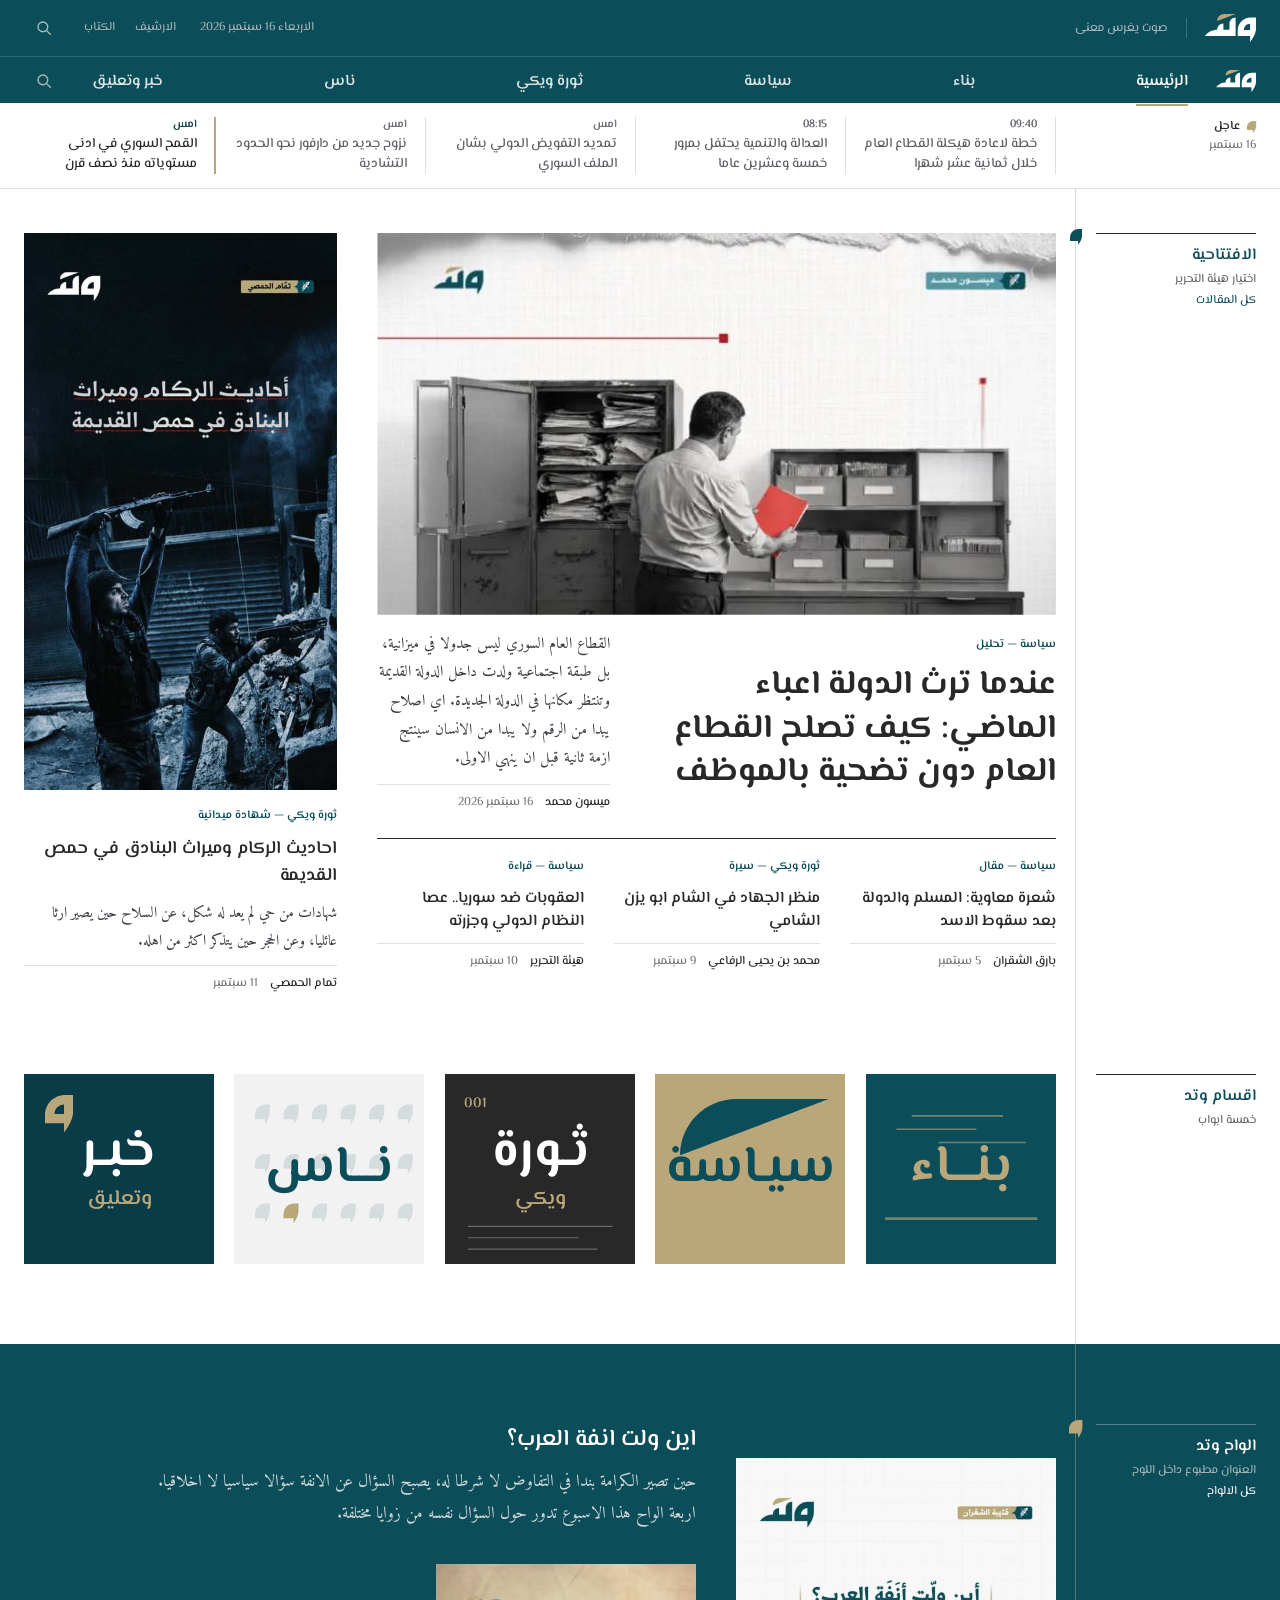
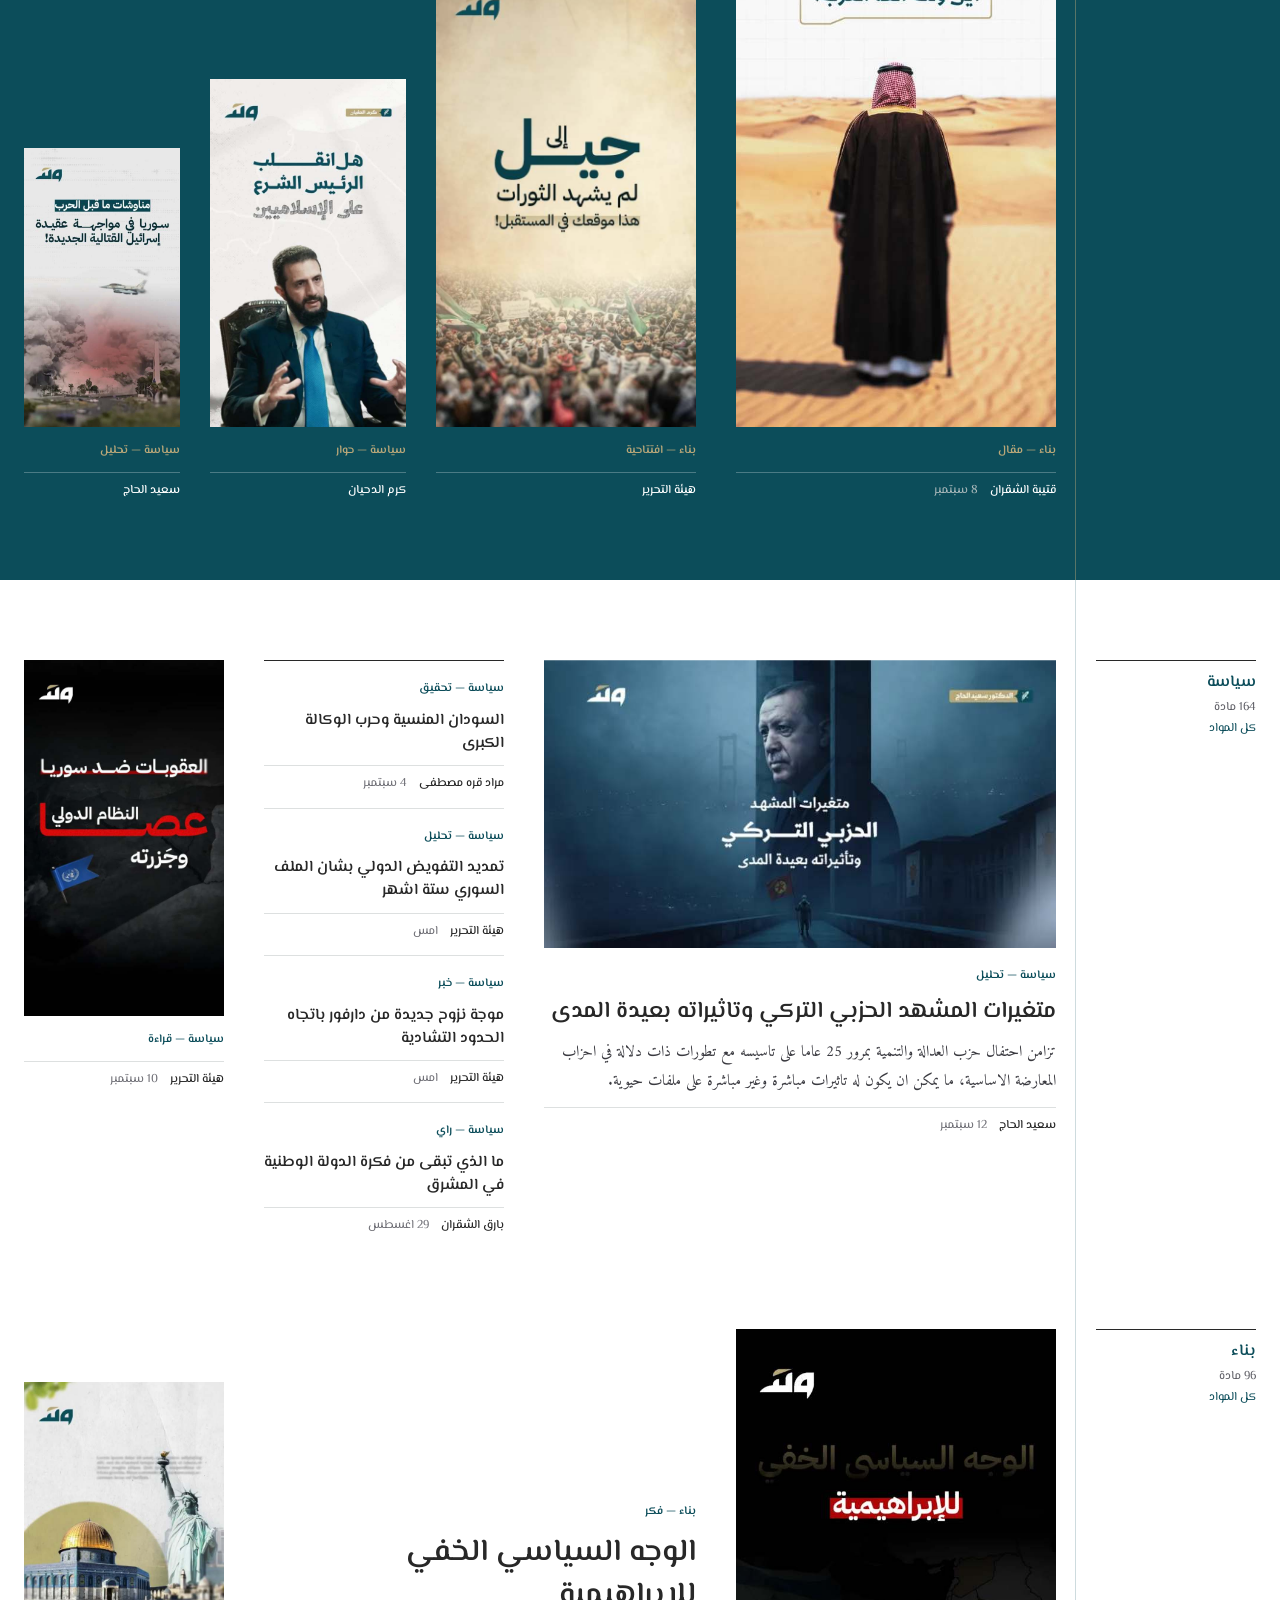
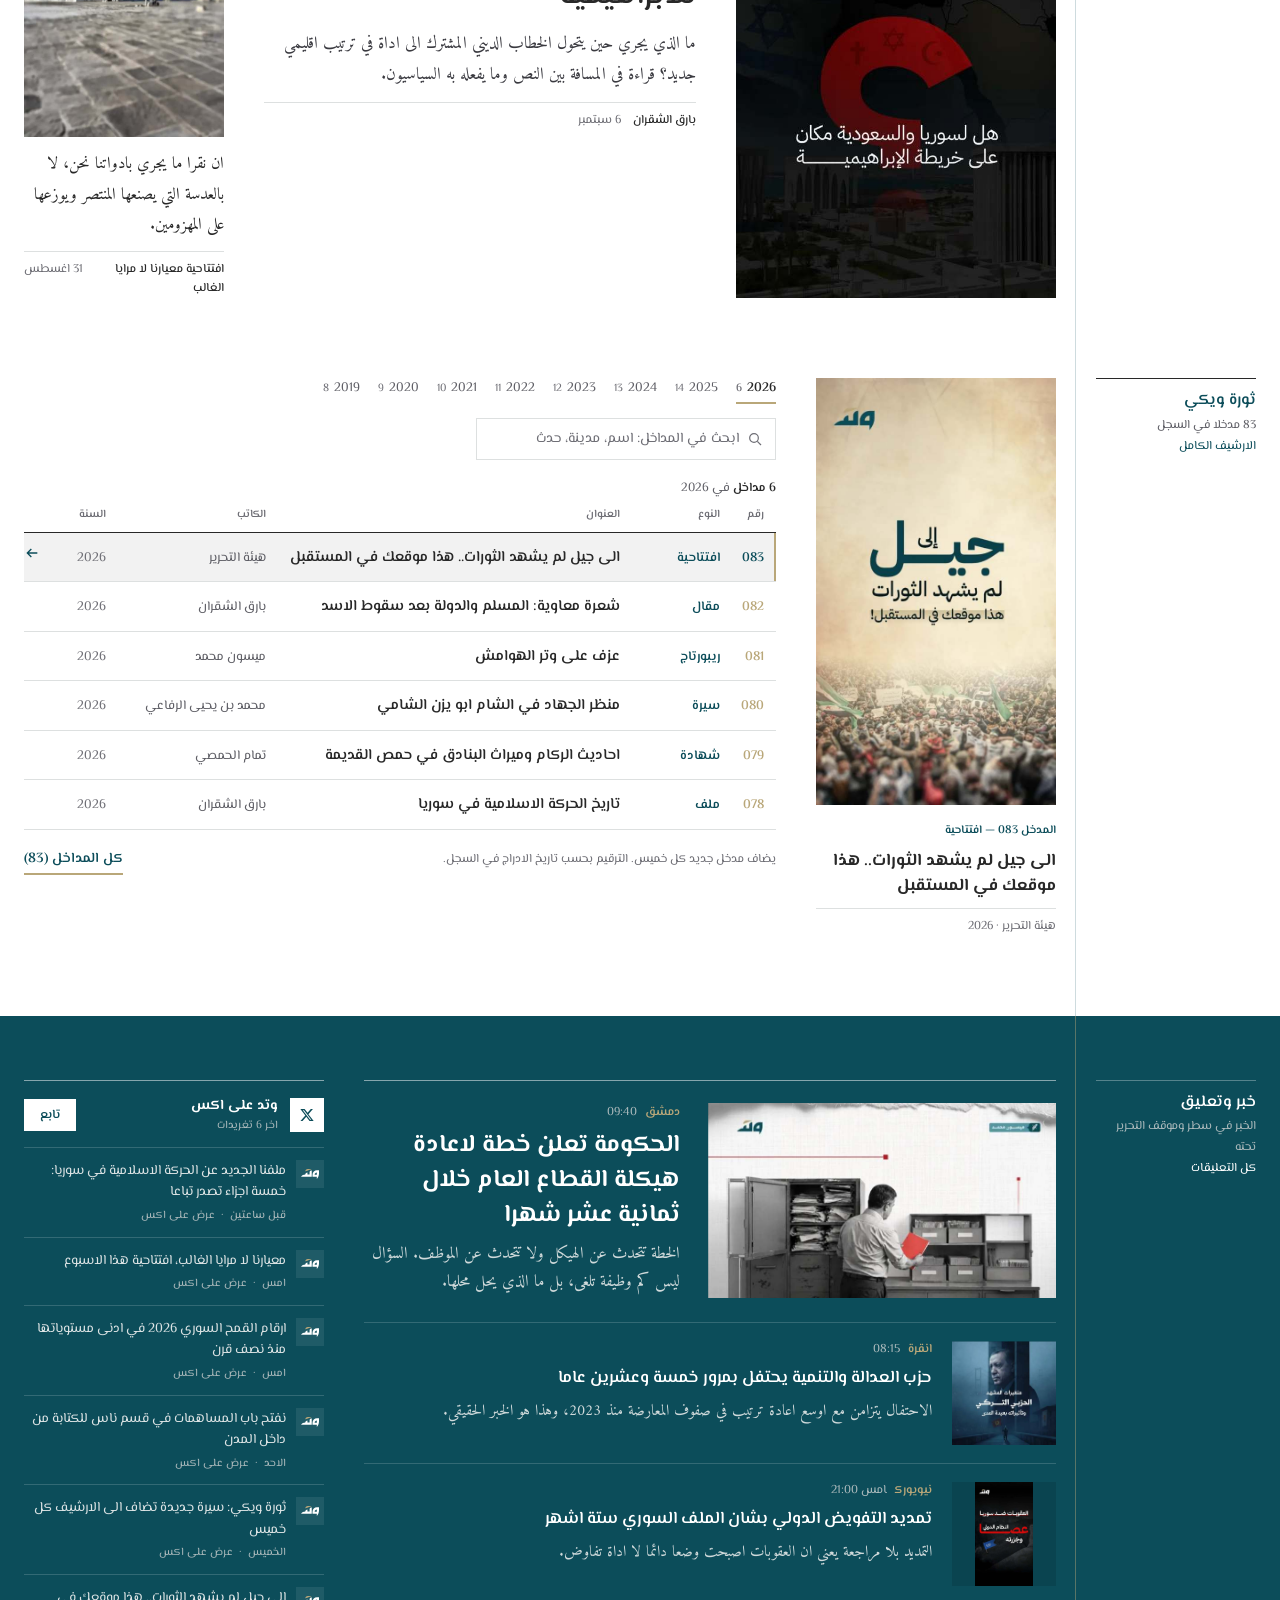
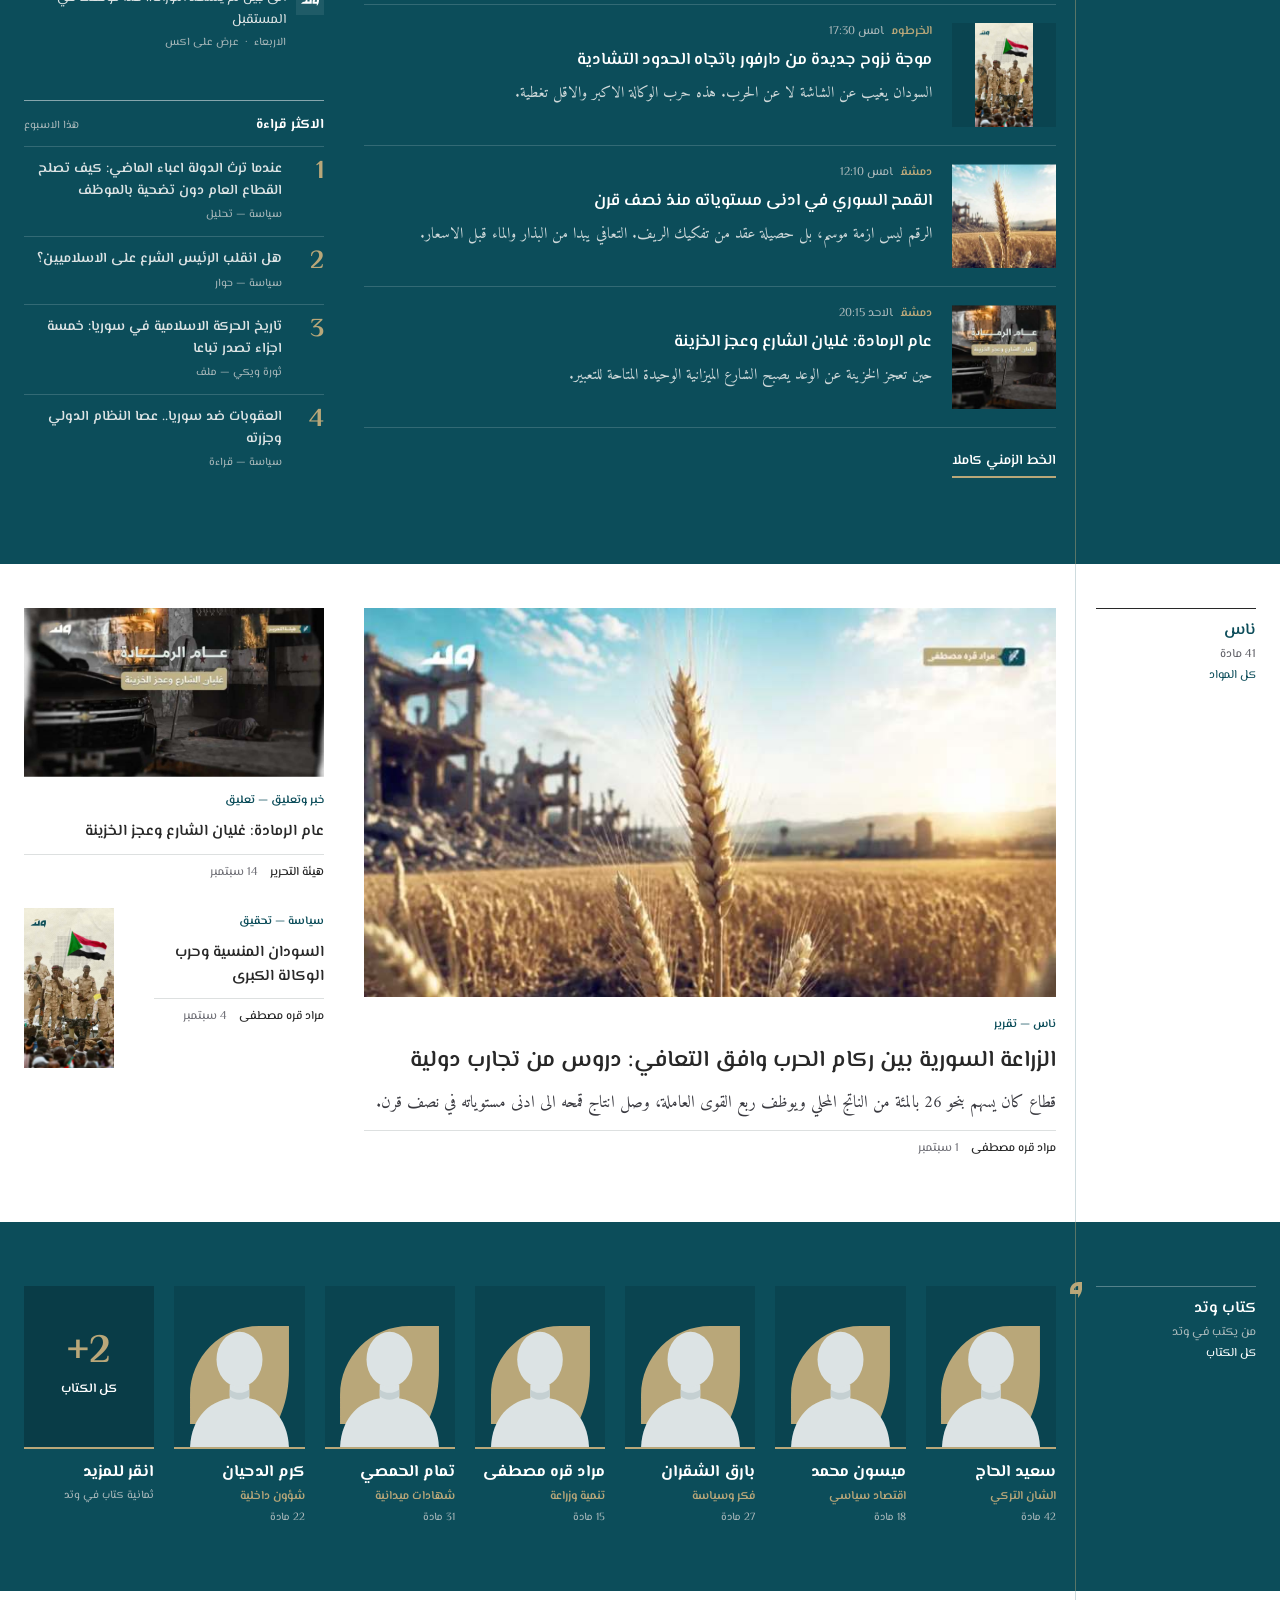
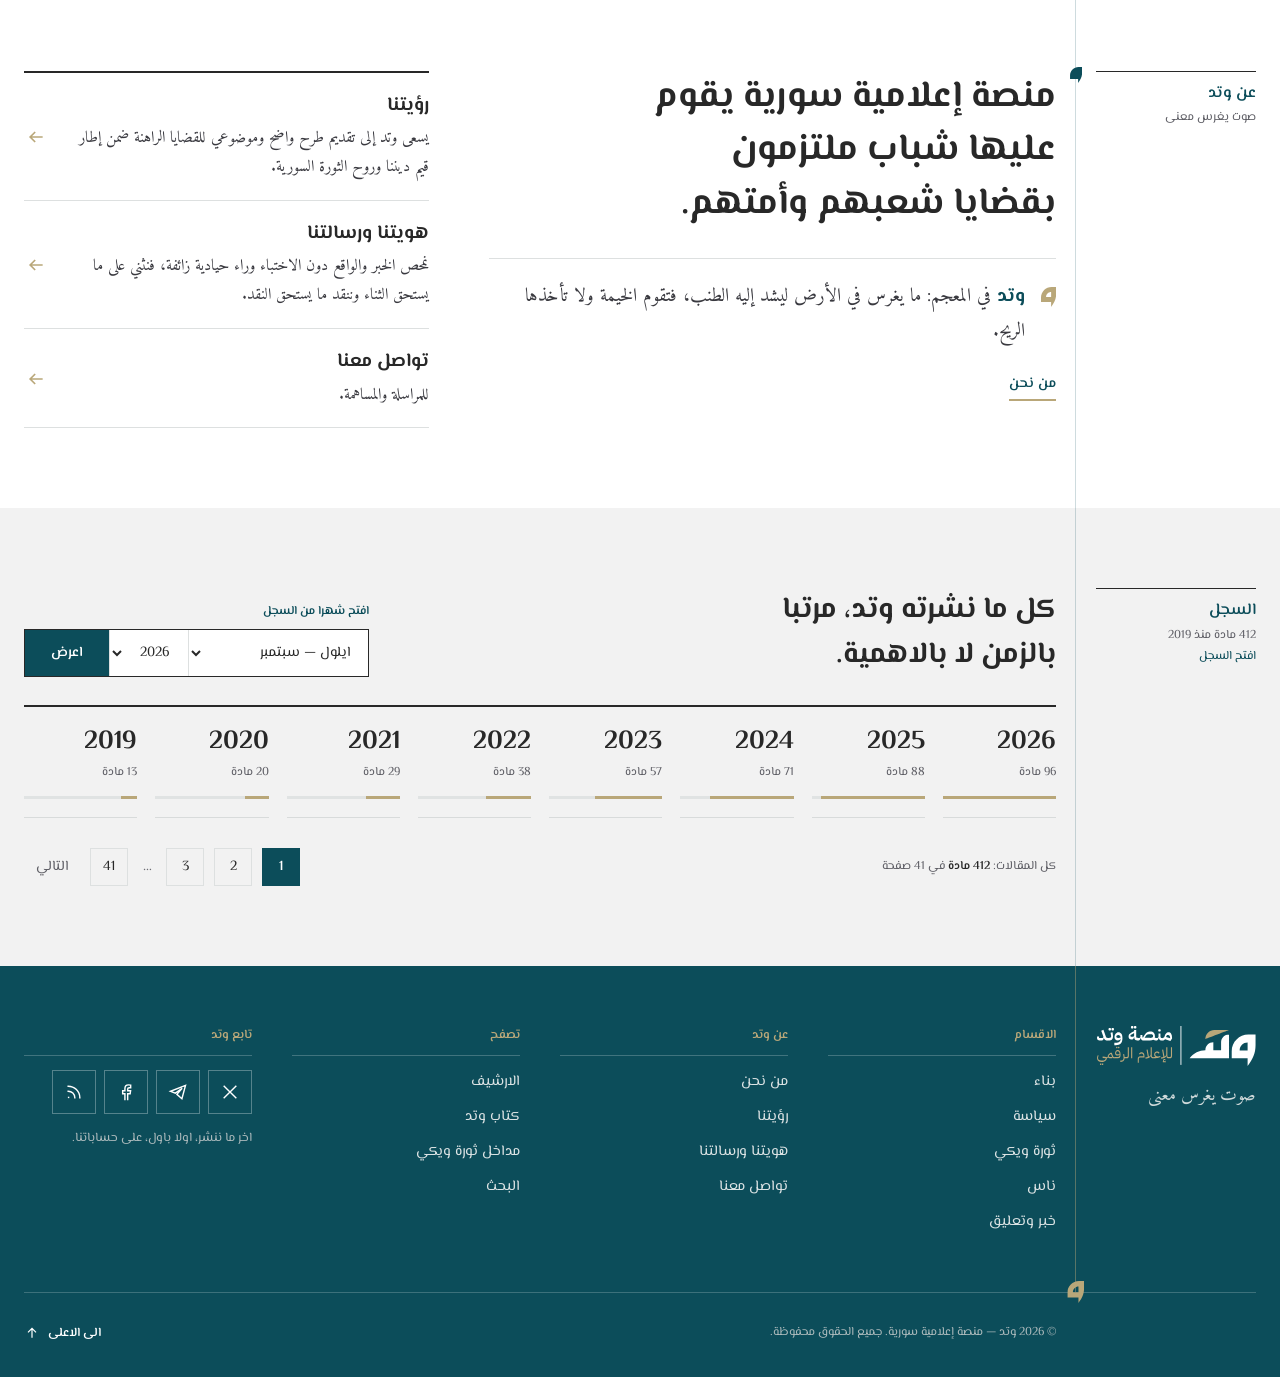
==== commit 06695b06: "Pictured news band with a most-read list on the home page - The news-and-comment band now shows six " ====
--- a/index.html
+++ b/index.html
@@ -10,7 +10,7 @@
 <link rel="preconnect" href="https://fonts.googleapis.com">
 <link rel="preconnect" href="https://fonts.gstatic.com" crossorigin>
 <link rel="stylesheet" href="https://fonts.googleapis.com/css2?family=El+Messiri:wght@400;500;600;700&family=Amiri:wght@400;700&display=swap">
-<link rel="stylesheet" href="assets/css/watad.css?v=8">
+<link rel="stylesheet" href="assets/css/watad.css?v=9">
 </head>
 <body>
 <a class="skip" href="#main">تخط الى المحتوى</a>
@@ -121,8 +121,8 @@
 <div class="pt-xl"></div><section class="band  pt-l pb-xl" aria-label="خبر وتعليق"><div class="axis-layer" aria-hidden="true"><div class="container"><i class="axis"></i></div></div><div class="container section"><div class="l">
  <div class="rail"><div class="rail-label"><b>خبر وتعليق</b>الخبر في سطر وموقف التحرير تحته<br><a href="news.html">كل التعليقات</a></div></div>
  <div class="body home-news">
-  <div><article class="news-item story"><div class="news-item__where">دمشق<time>09:40</time></div><div><b><a href="news.html#n-1">الحكومة تعلن خطة لاعادة هيكلة القطاع العام خلال ثمانية عشر شهرا</a></b><p>الخطة تتحدث عن الهيكل ولا تتحدث عن الموظف. السؤال ليس كم وظيفة تلغى، بل ما الذي يحل محلها.</p></div></article><article class="news-item story"><div class="news-item__where">انقرة<time>08:15</time></div><div><b><a href="news.html#n-2">حزب العدالة والتنمية يحتفل بمرور خمسة وعشرين عاما</a></b><p>الاحتفال يتزامن مع اوسع اعادة ترتيب في صفوف المعارضة منذ 2023، وهذا هو الخبر الحقيقي.</p></div></article><article class="news-item story"><div class="news-item__where">نيويورك<time>امس 21:00</time></div><div><b><a href="news.html#n-3">تمديد التفويض الدولي بشان الملف السوري ستة اشهر</a></b><p>التمديد بلا مراجعة يعني ان العقوبات اصبحت وضعا دائما لا اداة تفاوض.</p></div></article><article class="news-item story"><div class="news-item__where">الخرطوم<time>امس 17:30</time></div><div><b><a href="news.html#n-4">موجة نزوح جديدة من دارفور باتجاه الحدود التشادية</a></b><p>السودان يغيب عن الشاشة لا عن الحرب. هذه حرب الوكالة الاكبر والاقل تغطية.</p></div></article></div>
-  <aside class="xside" aria-label="وتد على اكس"><div class="xside__head"><span class="xside__logo"><svg viewBox="0 0 24 24" aria-hidden="true"><path fill="currentColor" d="M17.8 3h3.1l-6.8 7.7L22 21h-6.2l-4.9-6.4L5.3 21H2.2l7.3-8.3L2 3h6.4l4.4 5.8L17.8 3zm-1.1 16.2h1.7L7.4 4.7H5.6l11.1 14.5z"/></svg></span><div class="xside__who"><b>وتد على اكس</b><span>اخر 6 تغريدات</span></div><a class="xside__follow" href="#">تابع</a></div><ol class="xfeed"><li><a href="#" class="xpost"><span class="xpost__avatar"><svg viewBox="0 0 90.11 49.2" xmlns="http://www.w3.org/2000/svg" width="18" height="10" aria-hidden="true"><path fill="#FFFFFF" d="M80.31,6.21c-12.6,0-22.82,10.22-22.82,22.82v9.55h21.75s0,10.62,0,10.62c7.06-9.56,10.88-16.77,10.88-28.66V6.21h-9.8ZM79.23,27.96h-10.88c0-6.01,4.87-10.88,10.88-10.88v10.88Z"/><path fill="#FFFFFF" d="M53.81,6.15v32.43H0l.12-.16c5.01-6.74,12.92-10.72,21.32-10.72h0c0-6.01,4.87-10.88,10.88-10.88v10.88h10.62v-10.68c0-6.01,4.87-10.88,10.88-10.88Z"/><path fill="#B9A779" d="M21.38,12.3h0c0-6.79,5.51-12.3,12.3-12.3h20.13S21.38,12.3,21.38,12.3Z"/></svg></span><span class="xpost__text">ملفنا الجديد عن الحركة الاسلامية في سوريا: خمسة اجزاء تصدر تباعا</span><small class="xpost__meta"><time>قبل ساعتين</time><span aria-hidden="true">·</span>عرض على اكس</small></a></li><li><a href="#" class="xpost"><span class="xpost__avatar"><svg viewBox="0 0 90.11 49.2" xmlns="http://www.w3.org/2000/svg" width="18" height="10" aria-hidden="true"><path fill="#FFFFFF" d="M80.31,6.21c-12.6,0-22.82,10.22-22.82,22.82v9.55h21.75s0,10.62,0,10.62c7.06-9.56,10.88-16.77,10.88-28.66V6.21h-9.8ZM79.23,27.96h-10.88c0-6.01,4.87-10.88,10.88-10.88v10.88Z"/><path fill="#FFFFFF" d="M53.81,6.15v32.43H0l.12-.16c5.01-6.74,12.92-10.72,21.32-10.72h0c0-6.01,4.87-10.88,10.88-10.88v10.88h10.62v-10.68c0-6.01,4.87-10.88,10.88-10.88Z"/><path fill="#B9A779" d="M21.38,12.3h0c0-6.79,5.51-12.3,12.3-12.3h20.13S21.38,12.3,21.38,12.3Z"/></svg></span><span class="xpost__text">معيارنا لا مرايا الغالب، افتتاحية هذا الاسبوع</span><small class="xpost__meta"><time>امس</time><span aria-hidden="true">·</span>عرض على اكس</small></a></li><li><a href="#" class="xpost"><span class="xpost__avatar"><svg viewBox="0 0 90.11 49.2" xmlns="http://www.w3.org/2000/svg" width="18" height="10" aria-hidden="true"><path fill="#FFFFFF" d="M80.31,6.21c-12.6,0-22.82,10.22-22.82,22.82v9.55h21.75s0,10.62,0,10.62c7.06-9.56,10.88-16.77,10.88-28.66V6.21h-9.8ZM79.23,27.96h-10.88c0-6.01,4.87-10.88,10.88-10.88v10.88Z"/><path fill="#FFFFFF" d="M53.81,6.15v32.43H0l.12-.16c5.01-6.74,12.92-10.72,21.32-10.72h0c0-6.01,4.87-10.88,10.88-10.88v10.88h10.62v-10.68c0-6.01,4.87-10.88,10.88-10.88Z"/><path fill="#B9A779" d="M21.38,12.3h0c0-6.79,5.51-12.3,12.3-12.3h20.13S21.38,12.3,21.38,12.3Z"/></svg></span><span class="xpost__text">ارقام القمح السوري 2026 في ادنى مستوياتها منذ نصف قرن</span><small class="xpost__meta"><time>امس</time><span aria-hidden="true">·</span>عرض على اكس</small></a></li><li><a href="#" class="xpost"><span class="xpost__avatar"><svg viewBox="0 0 90.11 49.2" xmlns="http://www.w3.org/2000/svg" width="18" height="10" aria-hidden="true"><path fill="#FFFFFF" d="M80.31,6.21c-12.6,0-22.82,10.22-22.82,22.82v9.55h21.75s0,10.62,0,10.62c7.06-9.56,10.88-16.77,10.88-28.66V6.21h-9.8ZM79.23,27.96h-10.88c0-6.01,4.87-10.88,10.88-10.88v10.88Z"/><path fill="#FFFFFF" d="M53.81,6.15v32.43H0l.12-.16c5.01-6.74,12.92-10.72,21.32-10.72h0c0-6.01,4.87-10.88,10.88-10.88v10.88h10.62v-10.68c0-6.01,4.87-10.88,10.88-10.88Z"/><path fill="#B9A779" d="M21.38,12.3h0c0-6.79,5.51-12.3,12.3-12.3h20.13S21.38,12.3,21.38,12.3Z"/></svg></span><span class="xpost__text">نفتح باب المساهمات في قسم ناس للكتابة من داخل المدن</span><small class="xpost__meta"><time>الاحد</time><span aria-hidden="true">·</span>عرض على اكس</small></a></li><li><a href="#" class="xpost"><span class="xpost__avatar"><svg viewBox="0 0 90.11 49.2" xmlns="http://www.w3.org/2000/svg" width="18" height="10" aria-hidden="true"><path fill="#FFFFFF" d="M80.31,6.21c-12.6,0-22.82,10.22-22.82,22.82v9.55h21.75s0,10.62,0,10.62c7.06-9.56,10.88-16.77,10.88-28.66V6.21h-9.8ZM79.23,27.96h-10.88c0-6.01,4.87-10.88,10.88-10.88v10.88Z"/><path fill="#FFFFFF" d="M53.81,6.15v32.43H0l.12-.16c5.01-6.74,12.92-10.72,21.32-10.72h0c0-6.01,4.87-10.88,10.88-10.88v10.88h10.62v-10.68c0-6.01,4.87-10.88,10.88-10.88Z"/><path fill="#B9A779" d="M21.38,12.3h0c0-6.79,5.51-12.3,12.3-12.3h20.13S21.38,12.3,21.38,12.3Z"/></svg></span><span class="xpost__text">ثورة ويكي: سيرة جديدة تضاف الى الارشيف كل خميس</span><small class="xpost__meta"><time>الخميس</time><span aria-hidden="true">·</span>عرض على اكس</small></a></li><li><a href="#" class="xpost"><span class="xpost__avatar"><svg viewBox="0 0 90.11 49.2" xmlns="http://www.w3.org/2000/svg" width="18" height="10" aria-hidden="true"><path fill="#FFFFFF" d="M80.31,6.21c-12.6,0-22.82,10.22-22.82,22.82v9.55h21.75s0,10.62,0,10.62c7.06-9.56,10.88-16.77,10.88-28.66V6.21h-9.8ZM79.23,27.96h-10.88c0-6.01,4.87-10.88,10.88-10.88v10.88Z"/><path fill="#FFFFFF" d="M53.81,6.15v32.43H0l.12-.16c5.01-6.74,12.92-10.72,21.32-10.72h0c0-6.01,4.87-10.88,10.88-10.88v10.88h10.62v-10.68c0-6.01,4.87-10.88,10.88-10.88Z"/><path fill="#B9A779" d="M21.38,12.3h0c0-6.79,5.51-12.3,12.3-12.3h20.13S21.38,12.3,21.38,12.3Z"/></svg></span><span class="xpost__text">الى جيل لم يشهد الثورات.. هذا موقعك في المستقبل</span><small class="xpost__meta"><time>الاربعاء</time><span aria-hidden="true">·</span>عرض على اكس</small></a></li></ol></aside>
+  <div class="home-news__col"><ol class="nlist"><li class="nitem nitem--lead"><article class="story"><span class="nitem__img"><img class="cover" src="assets/img/posts/c01.jpg" alt="" width="760" height="428" loading="lazy"></span><div class="nitem__text"><p class="nitem__where">دمشق<time datetime="2026-09-16T09:40">09:40</time></p><h3 class="story__title nitem__news">الحكومة تعلن خطة لاعادة هيكلة القطاع العام خلال ثمانية عشر شهرا</h3><p class="nitem__comment">الخطة تتحدث عن الهيكل ولا تتحدث عن الموظف. السؤال ليس كم وظيفة تلغى، بل ما الذي يحل محلها.</p></div><a class="stretched" href="news.html#n-1" aria-label="الحكومة تعلن خطة لاعادة هيكلة القطاع العام خلال ثمانية عشر شهرا"></a></article></li><li class="nitem"><article class="story"><span class="nitem__img"><img class="cover" src="assets/img/posts/c03.jpg" alt="" width="760" height="428" loading="lazy"></span><div class="nitem__text"><p class="nitem__where">انقرة<time datetime="2026-09-16T08:15">08:15</time></p><h3 class="story__title nitem__news">حزب العدالة والتنمية يحتفل بمرور خمسة وعشرين عاما</h3><p class="nitem__comment">الاحتفال يتزامن مع اوسع اعادة ترتيب في صفوف المعارضة منذ 2023، وهذا هو الخبر الحقيقي.</p></div><a class="stretched" href="news.html#n-2" aria-label="حزب العدالة والتنمية يحتفل بمرور خمسة وعشرين عاما"></a></article></li><li class="nitem"><article class="story"><span class="nitem__img"><img class="poster" src="assets/img/posts/p07.jpg" alt="" width="540" height="960" loading="lazy"></span><div class="nitem__text"><p class="nitem__where">نيويورك<time datetime="2026-09-15T21:00">امس 21:00</time></p><h3 class="story__title nitem__news">تمديد التفويض الدولي بشان الملف السوري ستة اشهر</h3><p class="nitem__comment">التمديد بلا مراجعة يعني ان العقوبات اصبحت وضعا دائما لا اداة تفاوض.</p></div><a class="stretched" href="news.html#n-3" aria-label="تمديد التفويض الدولي بشان الملف السوري ستة اشهر"></a></article></li><li class="nitem"><article class="story"><span class="nitem__img"><img class="poster" src="assets/img/posts/p01.jpg" alt="" width="540" height="960" loading="lazy"></span><div class="nitem__text"><p class="nitem__where">الخرطوم<time datetime="2026-09-15T17:30">امس 17:30</time></p><h3 class="story__title nitem__news">موجة نزوح جديدة من دارفور باتجاه الحدود التشادية</h3><p class="nitem__comment">السودان يغيب عن الشاشة لا عن الحرب. هذه حرب الوكالة الاكبر والاقل تغطية.</p></div><a class="stretched" href="news.html#n-4" aria-label="موجة نزوح جديدة من دارفور باتجاه الحدود التشادية"></a></article></li><li class="nitem"><article class="story"><span class="nitem__img"><img class="cover" src="assets/img/posts/c04.jpg" alt="" width="760" height="428" loading="lazy"></span><div class="nitem__text"><p class="nitem__where">دمشق<time datetime="2026-09-15T12:10">امس 12:10</time></p><h3 class="story__title nitem__news">القمح السوري في ادنى مستوياته منذ نصف قرن</h3><p class="nitem__comment">الرقم ليس ازمة موسم، بل حصيلة عقد من تفكيك الريف. التعافي يبدا من البذار والماء قبل الاسعار.</p></div><a class="stretched" href="news.html#n-5" aria-label="القمح السوري في ادنى مستوياته منذ نصف قرن"></a></article></li><li class="nitem"><article class="story"><span class="nitem__img"><img class="cover" src="assets/img/posts/c02.jpg" alt="" width="760" height="428" loading="lazy"></span><div class="nitem__text"><p class="nitem__where">دمشق<time datetime="2026-09-14T20:15">الاحد 20:15</time></p><h3 class="story__title nitem__news">عام الرمادة: غليان الشارع وعجز الخزينة</h3><p class="nitem__comment">حين تعجز الخزينة عن الوعد يصبح الشارع الميزانية الوحيدة المتاحة للتعبير.</p></div><a class="stretched" href="news.html#n-6" aria-label="عام الرمادة: غليان الشارع وعجز الخزينة"></a></article></li></ol><a class="link-accent home-news__more" href="news.html">الخط الزمني كاملا</a></div>
+  <div class="home-news__side"><aside class="xside" aria-label="وتد على اكس"><div class="xside__head"><span class="xside__logo"><svg viewBox="0 0 24 24" aria-hidden="true"><path fill="currentColor" d="M17.8 3h3.1l-6.8 7.7L22 21h-6.2l-4.9-6.4L5.3 21H2.2l7.3-8.3L2 3h6.4l4.4 5.8L17.8 3zm-1.1 16.2h1.7L7.4 4.7H5.6l11.1 14.5z"/></svg></span><div class="xside__who"><b>وتد على اكس</b><span>اخر 6 تغريدات</span></div><a class="xside__follow" href="#">تابع</a></div><ol class="xfeed"><li><a href="#" class="xpost"><span class="xpost__avatar"><svg viewBox="0 0 90.11 49.2" xmlns="http://www.w3.org/2000/svg" width="18" height="10" aria-hidden="true"><path fill="#FFFFFF" d="M80.31,6.21c-12.6,0-22.82,10.22-22.82,22.82v9.55h21.75s0,10.62,0,10.62c7.06-9.56,10.88-16.77,10.88-28.66V6.21h-9.8ZM79.23,27.96h-10.88c0-6.01,4.87-10.88,10.88-10.88v10.88Z"/><path fill="#FFFFFF" d="M53.81,6.15v32.43H0l.12-.16c5.01-6.74,12.92-10.72,21.32-10.72h0c0-6.01,4.87-10.88,10.88-10.88v10.88h10.62v-10.68c0-6.01,4.87-10.88,10.88-10.88Z"/><path fill="#B9A779" d="M21.38,12.3h0c0-6.79,5.51-12.3,12.3-12.3h20.13S21.38,12.3,21.38,12.3Z"/></svg></span><span class="xpost__text">ملفنا الجديد عن الحركة الاسلامية في سوريا: خمسة اجزاء تصدر تباعا</span><small class="xpost__meta"><time>قبل ساعتين</time><span aria-hidden="true">·</span>عرض على اكس</small></a></li><li><a href="#" class="xpost"><span class="xpost__avatar"><svg viewBox="0 0 90.11 49.2" xmlns="http://www.w3.org/2000/svg" width="18" height="10" aria-hidden="true"><path fill="#FFFFFF" d="M80.31,6.21c-12.6,0-22.82,10.22-22.82,22.82v9.55h21.75s0,10.62,0,10.62c7.06-9.56,10.88-16.77,10.88-28.66V6.21h-9.8ZM79.23,27.96h-10.88c0-6.01,4.87-10.88,10.88-10.88v10.88Z"/><path fill="#FFFFFF" d="M53.81,6.15v32.43H0l.12-.16c5.01-6.74,12.92-10.72,21.32-10.72h0c0-6.01,4.87-10.88,10.88-10.88v10.88h10.62v-10.68c0-6.01,4.87-10.88,10.88-10.88Z"/><path fill="#B9A779" d="M21.38,12.3h0c0-6.79,5.51-12.3,12.3-12.3h20.13S21.38,12.3,21.38,12.3Z"/></svg></span><span class="xpost__text">معيارنا لا مرايا الغالب، افتتاحية هذا الاسبوع</span><small class="xpost__meta"><time>امس</time><span aria-hidden="true">·</span>عرض على اكس</small></a></li><li><a href="#" class="xpost"><span class="xpost__avatar"><svg viewBox="0 0 90.11 49.2" xmlns="http://www.w3.org/2000/svg" width="18" height="10" aria-hidden="true"><path fill="#FFFFFF" d="M80.31,6.21c-12.6,0-22.82,10.22-22.82,22.82v9.55h21.75s0,10.62,0,10.62c7.06-9.56,10.88-16.77,10.88-28.66V6.21h-9.8ZM79.23,27.96h-10.88c0-6.01,4.87-10.88,10.88-10.88v10.88Z"/><path fill="#FFFFFF" d="M53.81,6.15v32.43H0l.12-.16c5.01-6.74,12.92-10.72,21.32-10.72h0c0-6.01,4.87-10.88,10.88-10.88v10.88h10.62v-10.68c0-6.01,4.87-10.88,10.88-10.88Z"/><path fill="#B9A779" d="M21.38,12.3h0c0-6.79,5.51-12.3,12.3-12.3h20.13S21.38,12.3,21.38,12.3Z"/></svg></span><span class="xpost__text">ارقام القمح السوري 2026 في ادنى مستوياتها منذ نصف قرن</span><small class="xpost__meta"><time>امس</time><span aria-hidden="true">·</span>عرض على اكس</small></a></li><li><a href="#" class="xpost"><span class="xpost__avatar"><svg viewBox="0 0 90.11 49.2" xmlns="http://www.w3.org/2000/svg" width="18" height="10" aria-hidden="true"><path fill="#FFFFFF" d="M80.31,6.21c-12.6,0-22.82,10.22-22.82,22.82v9.55h21.75s0,10.62,0,10.62c7.06-9.56,10.88-16.77,10.88-28.66V6.21h-9.8ZM79.23,27.96h-10.88c0-6.01,4.87-10.88,10.88-10.88v10.88Z"/><path fill="#FFFFFF" d="M53.81,6.15v32.43H0l.12-.16c5.01-6.74,12.92-10.72,21.32-10.72h0c0-6.01,4.87-10.88,10.88-10.88v10.88h10.62v-10.68c0-6.01,4.87-10.88,10.88-10.88Z"/><path fill="#B9A779" d="M21.38,12.3h0c0-6.79,5.51-12.3,12.3-12.3h20.13S21.38,12.3,21.38,12.3Z"/></svg></span><span class="xpost__text">نفتح باب المساهمات في قسم ناس للكتابة من داخل المدن</span><small class="xpost__meta"><time>الاحد</time><span aria-hidden="true">·</span>عرض على اكس</small></a></li><li><a href="#" class="xpost"><span class="xpost__avatar"><svg viewBox="0 0 90.11 49.2" xmlns="http://www.w3.org/2000/svg" width="18" height="10" aria-hidden="true"><path fill="#FFFFFF" d="M80.31,6.21c-12.6,0-22.82,10.22-22.82,22.82v9.55h21.75s0,10.62,0,10.62c7.06-9.56,10.88-16.77,10.88-28.66V6.21h-9.8ZM79.23,27.96h-10.88c0-6.01,4.87-10.88,10.88-10.88v10.88Z"/><path fill="#FFFFFF" d="M53.81,6.15v32.43H0l.12-.16c5.01-6.74,12.92-10.72,21.32-10.72h0c0-6.01,4.87-10.88,10.88-10.88v10.88h10.62v-10.68c0-6.01,4.87-10.88,10.88-10.88Z"/><path fill="#B9A779" d="M21.38,12.3h0c0-6.79,5.51-12.3,12.3-12.3h20.13S21.38,12.3,21.38,12.3Z"/></svg></span><span class="xpost__text">ثورة ويكي: سيرة جديدة تضاف الى الارشيف كل خميس</span><small class="xpost__meta"><time>الخميس</time><span aria-hidden="true">·</span>عرض على اكس</small></a></li><li><a href="#" class="xpost"><span class="xpost__avatar"><svg viewBox="0 0 90.11 49.2" xmlns="http://www.w3.org/2000/svg" width="18" height="10" aria-hidden="true"><path fill="#FFFFFF" d="M80.31,6.21c-12.6,0-22.82,10.22-22.82,22.82v9.55h21.75s0,10.62,0,10.62c7.06-9.56,10.88-16.77,10.88-28.66V6.21h-9.8ZM79.23,27.96h-10.88c0-6.01,4.87-10.88,10.88-10.88v10.88Z"/><path fill="#FFFFFF" d="M53.81,6.15v32.43H0l.12-.16c5.01-6.74,12.92-10.72,21.32-10.72h0c0-6.01,4.87-10.88,10.88-10.88v10.88h10.62v-10.68c0-6.01,4.87-10.88,10.88-10.88Z"/><path fill="#B9A779" d="M21.38,12.3h0c0-6.79,5.51-12.3,12.3-12.3h20.13S21.38,12.3,21.38,12.3Z"/></svg></span><span class="xpost__text">الى جيل لم يشهد الثورات.. هذا موقعك في المستقبل</span><small class="xpost__meta"><time>الاربعاء</time><span aria-hidden="true">·</span>عرض على اكس</small></a></li></ol></aside><section class="mread" aria-labelledby="mread-h"><h2 class="mread__head" id="mread-h">الاكثر قراءة<small>هذا الاسبوع</small></h2><ol class="mread__list"><li><a href="article.html"><b class="mread__n">1</b><span class="mread__t">عندما ترث الدولة اعباء الماضي: كيف تصلح القطاع العام دون تضحية بالموظف</span><span class="mread__k">سياسة — تحليل</span></a></li><li><a href="article.html"><b class="mread__n">2</b><span class="mread__t">هل انقلب الرئيس الشرع على الاسلاميين؟</span><span class="mread__k">سياسة — حوار</span></a></li><li><a href="article.html"><b class="mread__n">3</b><span class="mread__t">تاريخ الحركة الاسلامية في سوريا: خمسة اجزاء تصدر تباعا</span><span class="mread__k">ثورة ويكي — ملف</span></a></li><li><a href="article.html"><b class="mread__n">4</b><span class="mread__t">العقوبات ضد سوريا.. عصا النظام الدولي وجزرته</span><span class="mread__k">سياسة — قراءة</span></a></li></ol></section></div>
  </div></div></div></section>
 <section class="section " aria-label="ناس"><div class="container"><div class="l pb-l" style="padding-top:44px">
  <div class="rail"><div class="rail-label"><b>ناس</b>41 مادة<br><a href="category.html">كل المواد</a></div></div>
@@ -186,6 +186,6 @@
  </div></div>
 </footer>
 <!-- @endpartial -->
-<script src="assets/js/watad.js?v=8" defer></script>
+<script src="assets/js/watad.js?v=9" defer></script>
 </body>
 </html>
--- a/assets/css/watad.css
+++ b/assets/css/watad.css
@@ -442,12 +442,6 @@
 .home-sec{display:grid;grid-template-columns:minmax(0,1fr) 240px 200px;gap:var(--gap);align-items:start}
 .home-build{display:grid;grid-template-columns:320px minmax(0,1fr) 200px;gap:var(--gap);align-items:end}
 .home-news{display:grid;grid-template-columns:minmax(0,1fr) 300px;gap:var(--gap);align-items:start}
-.news-item{display:grid;grid-template-columns:96px minmax(0,1fr);gap:26px;border-top:1px solid rgba(255,255,255,.2);padding:18px 0}
-.news-item:first-child{border-top-color:rgba(255,255,255,.5)}
-.news-item__where{font-size:12px;font-weight:600;color:var(--sand)}
-.news-item__where time{display:block;font-weight:400;color:var(--on-dark-2);margin-top:2px}
-.news-item b{display:block;font-size:17px;font-weight:600;line-height:1.5}
-.news-item p{font-family:var(--body);font-size:15.5px;line-height:1.8;color:#CFD9DA;margin-top:6px}
 .xfeed{margin:0;padding:0;list-style:none}
 .home-people{display:grid;grid-template-columns:minmax(0,1fr) 300px;gap:var(--gap);align-items:start}
 .pull-up{margin-top:-150px;position:relative;z-index:2}
@@ -488,7 +482,6 @@
   .home-build>:first-child{max-width:240px}
   .home-build>:nth-child(3){grid-template-columns:130px minmax(0,1fr)}
   .home-sec>:nth-child(3){max-width:220px}
-  .news-item{grid-template-columns:1fr;gap:6px}
   .authors-row{grid-template-columns:repeat(2,minmax(0,1fr))}
   .archive-bar form{flex-wrap:wrap}
   .archive-bar form>.meta{flex-basis:100%}
@@ -1060,7 +1053,6 @@
 .xpost__text{font-size:13.5px;line-height:1.6;color:var(--on-dark);transition:color .2s}
 .xpost__meta{display:flex;gap:6px;margin-top:4px;font-size:11px;color:var(--on-dark-2)}
 .xpost:hover .xpost__text{color:#fff}
-.news-item b a:hover{color:var(--sand)}
 
 /* 26. Archive by date (التصفح بالتاريخ) -------------------------------------------
    Year tabs over a month grid: Levantine names with the international ones,
@@ -1284,3 +1276,44 @@
   .site-footer__base{row-gap:0}
 }
 @media (max-width:767px){.site-footer__follow{grid-column:1/-1}}
+
+/* 30. Home خبر وتعليق band -------------------------------------------------------
+   The news in a line with the editor's comment under it, now with pictures:
+   a lead with its cover, then pictured rows (covers crop into the square,
+   posters stay whole in it). Each item opens its post in the timeline popup.
+   The X panel keeps pace beside it (sticky). */
+.home-news__col{min-width:0}
+.nlist{margin:0;padding:0;list-style:none;border-top:1px solid rgba(255,255,255,.5)}
+.nitem .story{display:grid;grid-template-columns:104px minmax(0,1fr);column-gap:20px;align-items:start;padding:18px 0;border-bottom:1px solid rgba(255,255,255,.16)}
+.nitem__img{display:block;aspect-ratio:1;overflow:hidden;background:#0A4450}
+.nitem__img img{width:100%;height:100%;aspect-ratio:auto;object-fit:cover}
+.nitem__img img.poster{object-fit:contain;background:none}   /* the frame colour shows beside a whole poster, not the paper tone */
+.nitem__text{min-width:0}
+.nitem__where{font-size:12px;font-weight:600;line-height:1.5;color:var(--sand)}
+.nitem__where time{margin-inline-start:8px;font-weight:400;color:var(--on-dark-2)}
+.nitem__news{margin-top:6px;font-size:17px;font-weight:600;line-height:1.55;color:#fff}
+.nitem__comment{margin-top:6px;font-family:var(--body);font-size:15.5px;line-height:1.75;color:#CFD9DA;display:-webkit-box;-webkit-line-clamp:2;-webkit-box-orient:vertical;overflow:hidden}
+.nitem--lead .story{grid-template-columns:minmax(0,11fr) minmax(0,10fr);column-gap:28px;align-items:center;padding:22px 0 24px}
+.nitem--lead .nitem__img{aspect-ratio:16/9}
+.nitem--lead .nitem__news{font-size:clamp(20px,1.9vw,25px);font-weight:700;line-height:1.45}
+.nitem--lead .nitem__comment{font-size:16.5px;-webkit-line-clamp:3}
+.home-news__more{margin-top:22px}
+.home-news__side{display:grid;gap:36px;align-content:start;min-width:0}
+.mread{border-top:1px solid rgba(255,255,255,.5)}
+.mread__head{display:flex;justify-content:space-between;align-items:baseline;gap:12px;padding:14px 0 10px;font-size:14px;font-weight:700;line-height:1.5;color:#fff}
+.mread__head small{font-size:11px;font-weight:400;color:var(--on-dark-2)}
+.mread__list{margin:0;padding:0;list-style:none}
+.mread__list a{display:grid;grid-template-columns:30px minmax(0,1fr);column-gap:12px;padding:12px 0;border-top:1px solid rgba(255,255,255,.16)}
+.mread__n{grid-row:1/span 2;font-size:26px;font-weight:700;line-height:1;color:var(--sand);font-variant-numeric:tabular-nums}   /* the rank is the information here */
+.mread__t{font-size:14px;font-weight:600;line-height:1.55;color:var(--on-dark);transition:color .2s}
+.mread__k{grid-column:2;margin-top:4px;font-size:11px;color:var(--on-dark-2)}
+.mread__list a:hover .mread__t{color:#fff}
+@media (max-width:1023px){.home-news__side{grid-template-columns:repeat(2,minmax(0,1fr));gap:var(--gap)}}
+@media (max-width:767px){.home-news__side{grid-template-columns:minmax(0,1fr)}}
+@media (max-width:767px){
+  .nitem .story{grid-template-columns:80px minmax(0,1fr);column-gap:14px;padding:16px 0}
+  .nitem__news{font-size:15.5px}
+  .nitem__comment{font-size:14.5px}
+  .nitem--lead .story{grid-template-columns:minmax(0,1fr);row-gap:14px}
+  .nitem--lead .nitem__news{font-size:20px}
+}
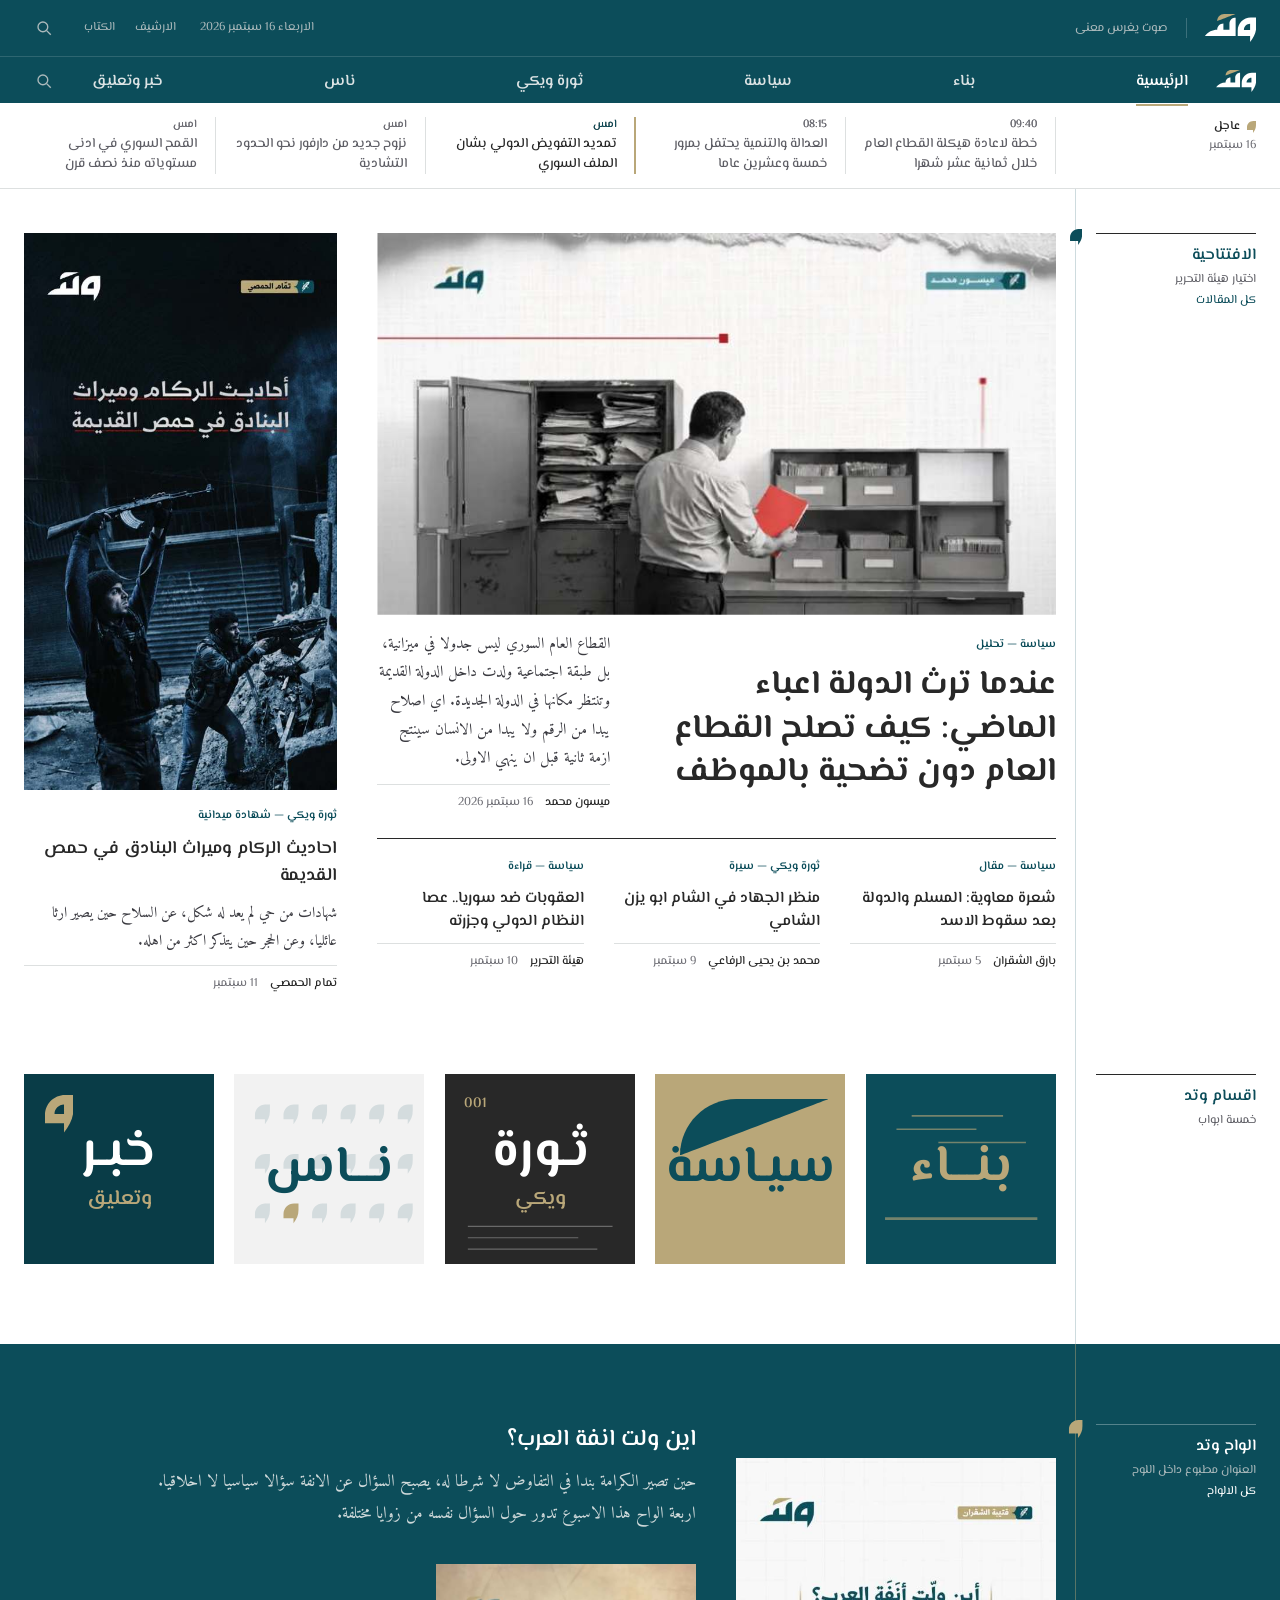
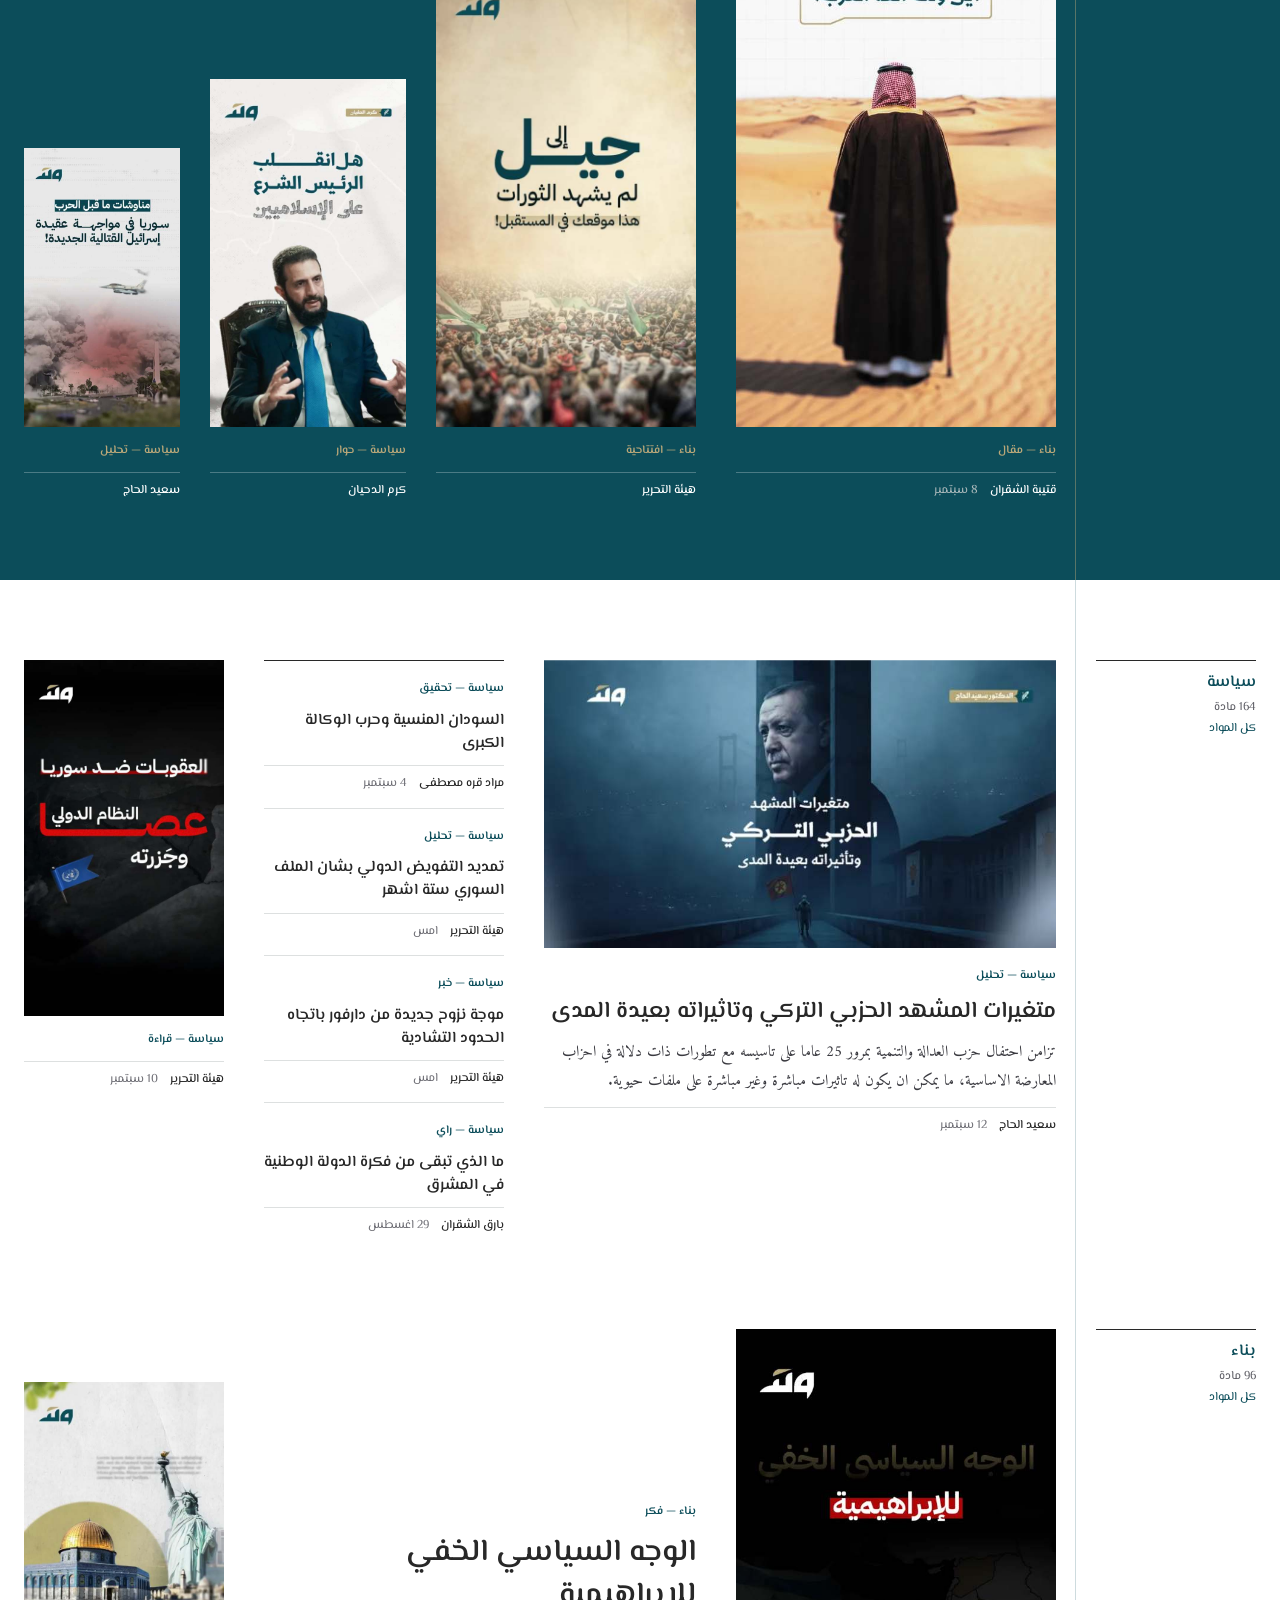
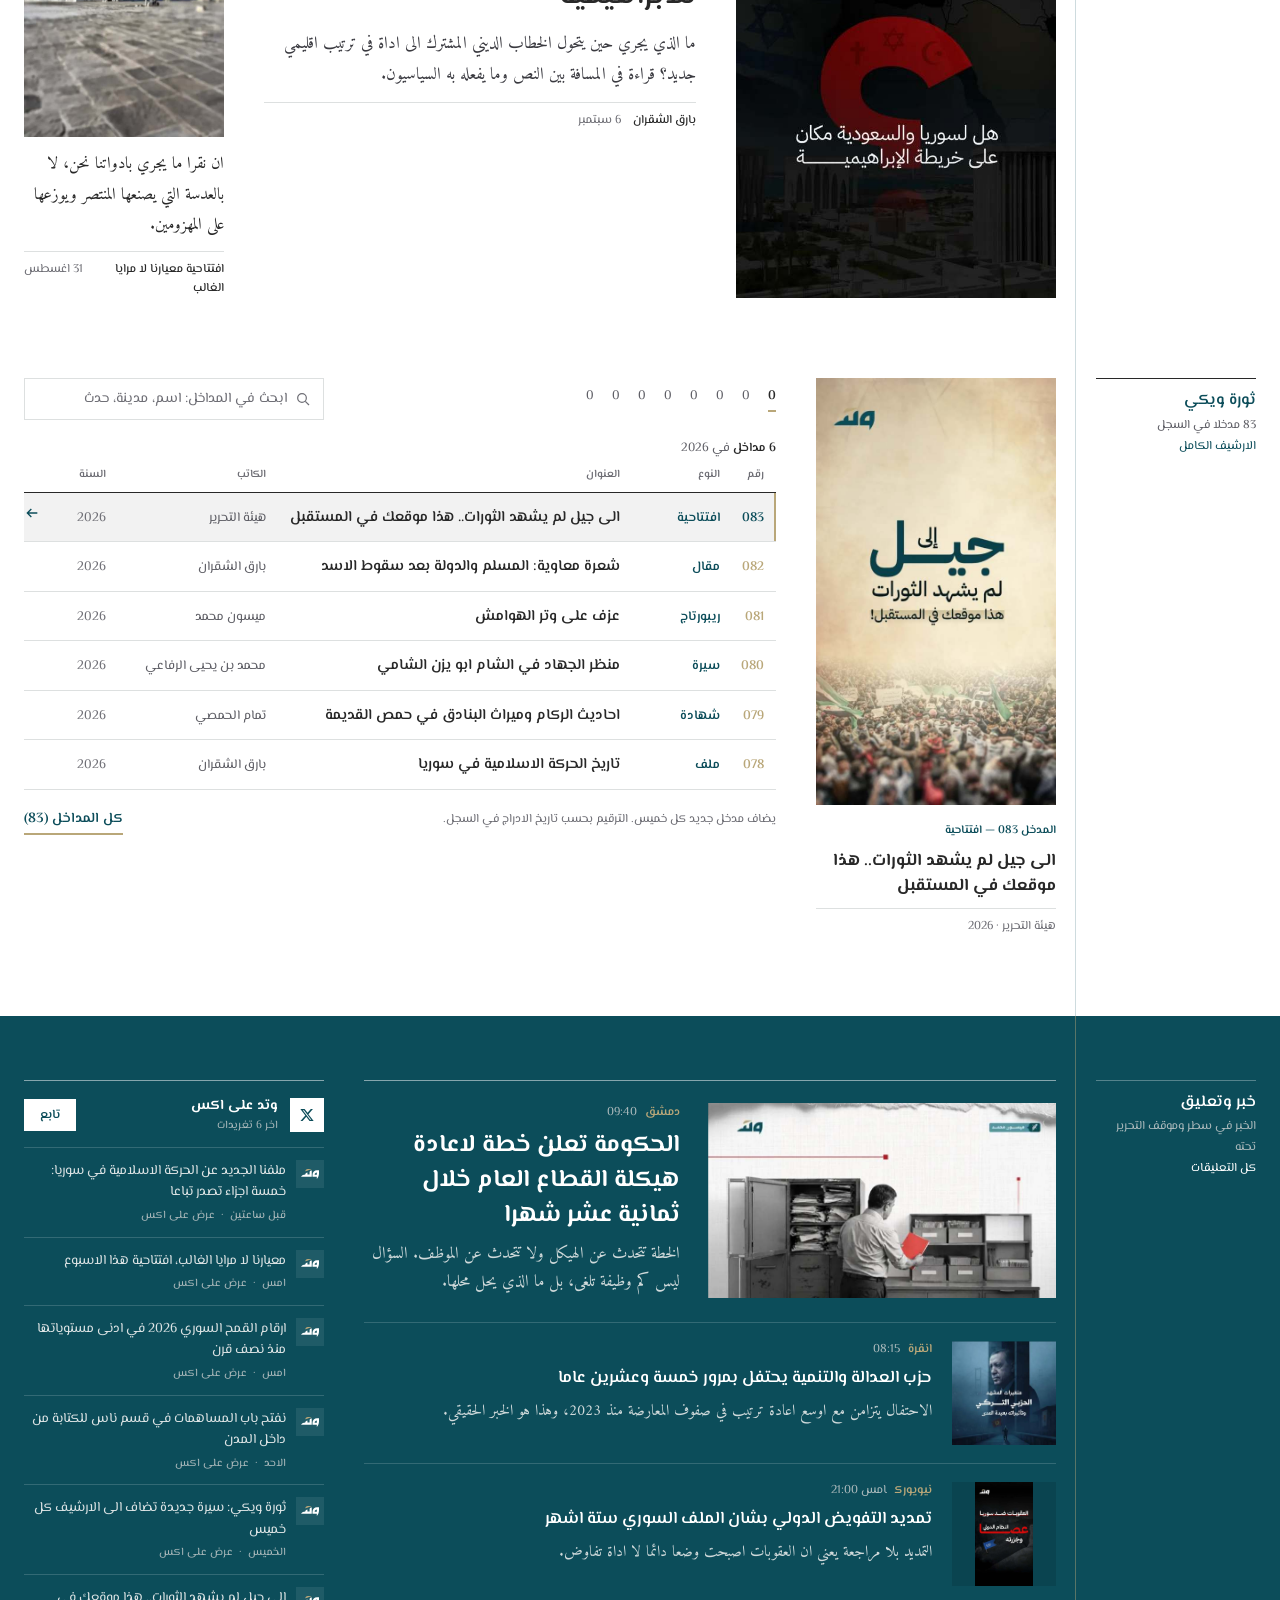
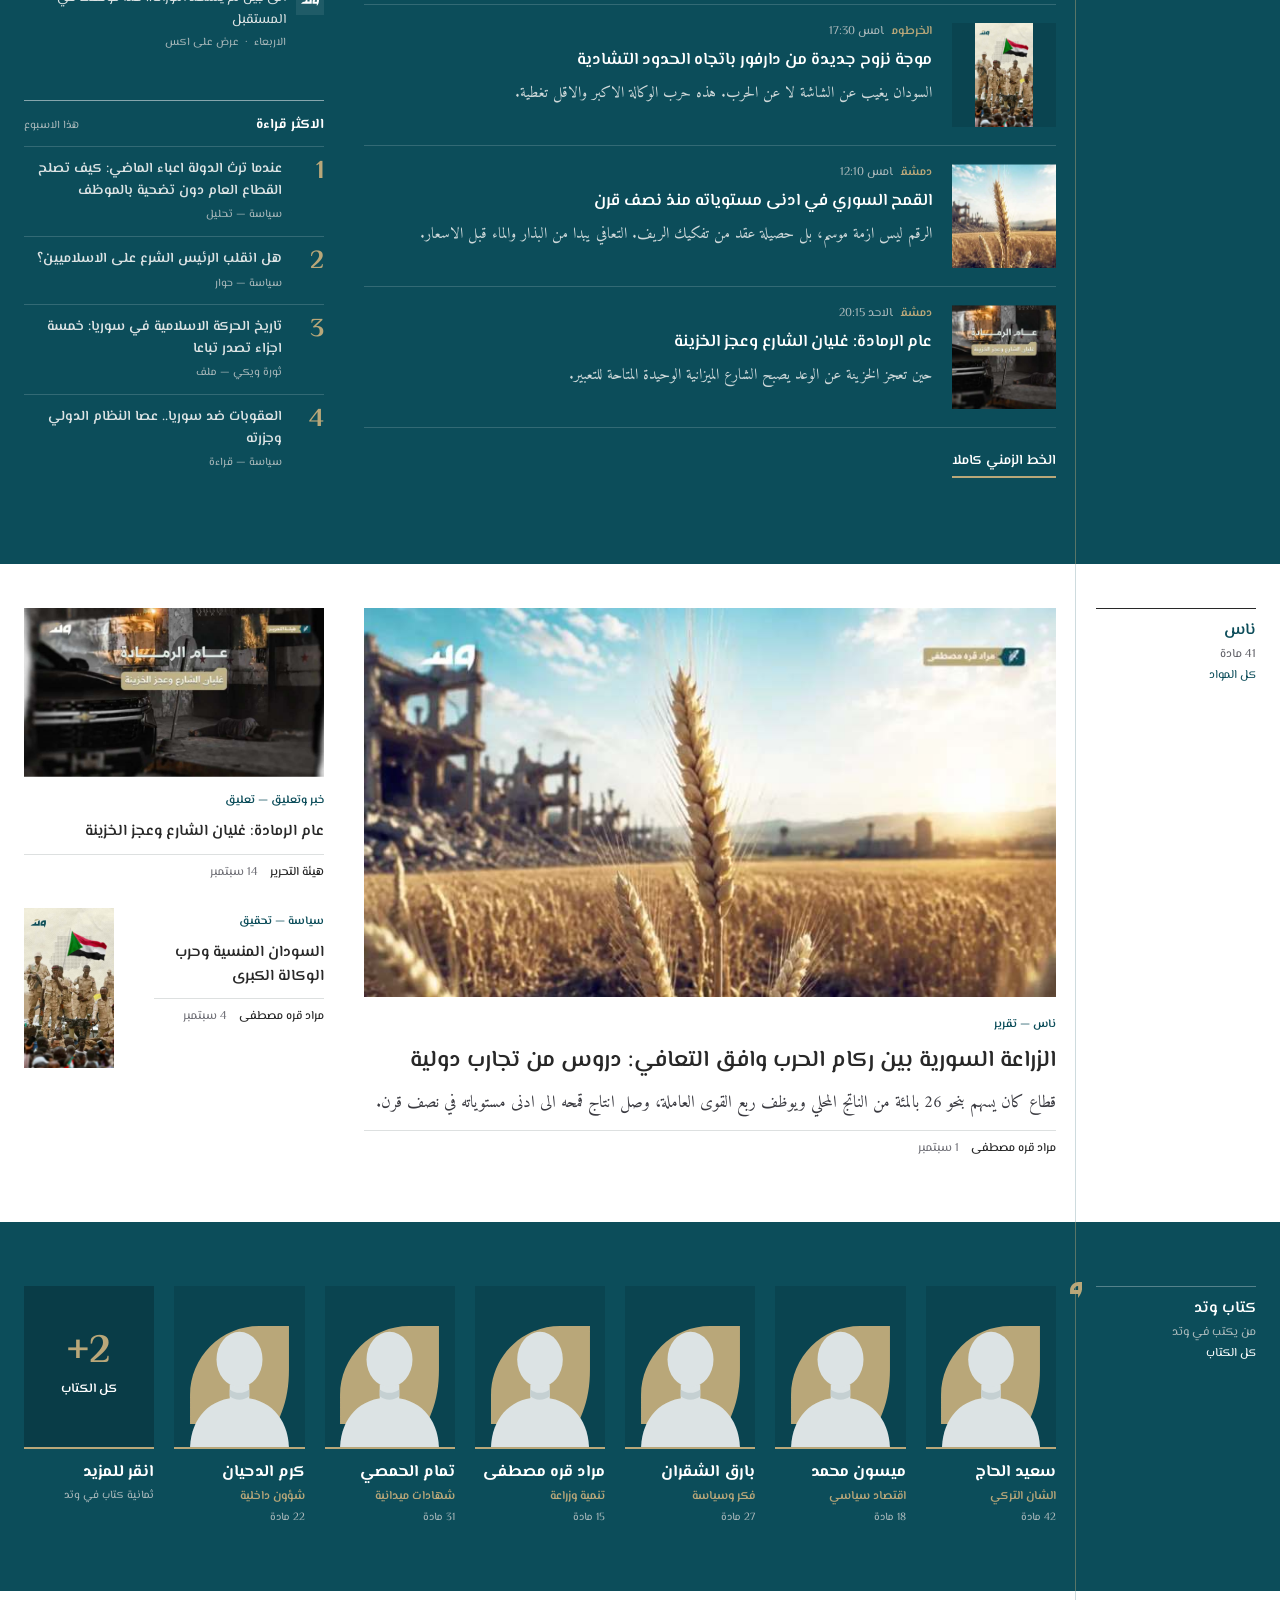
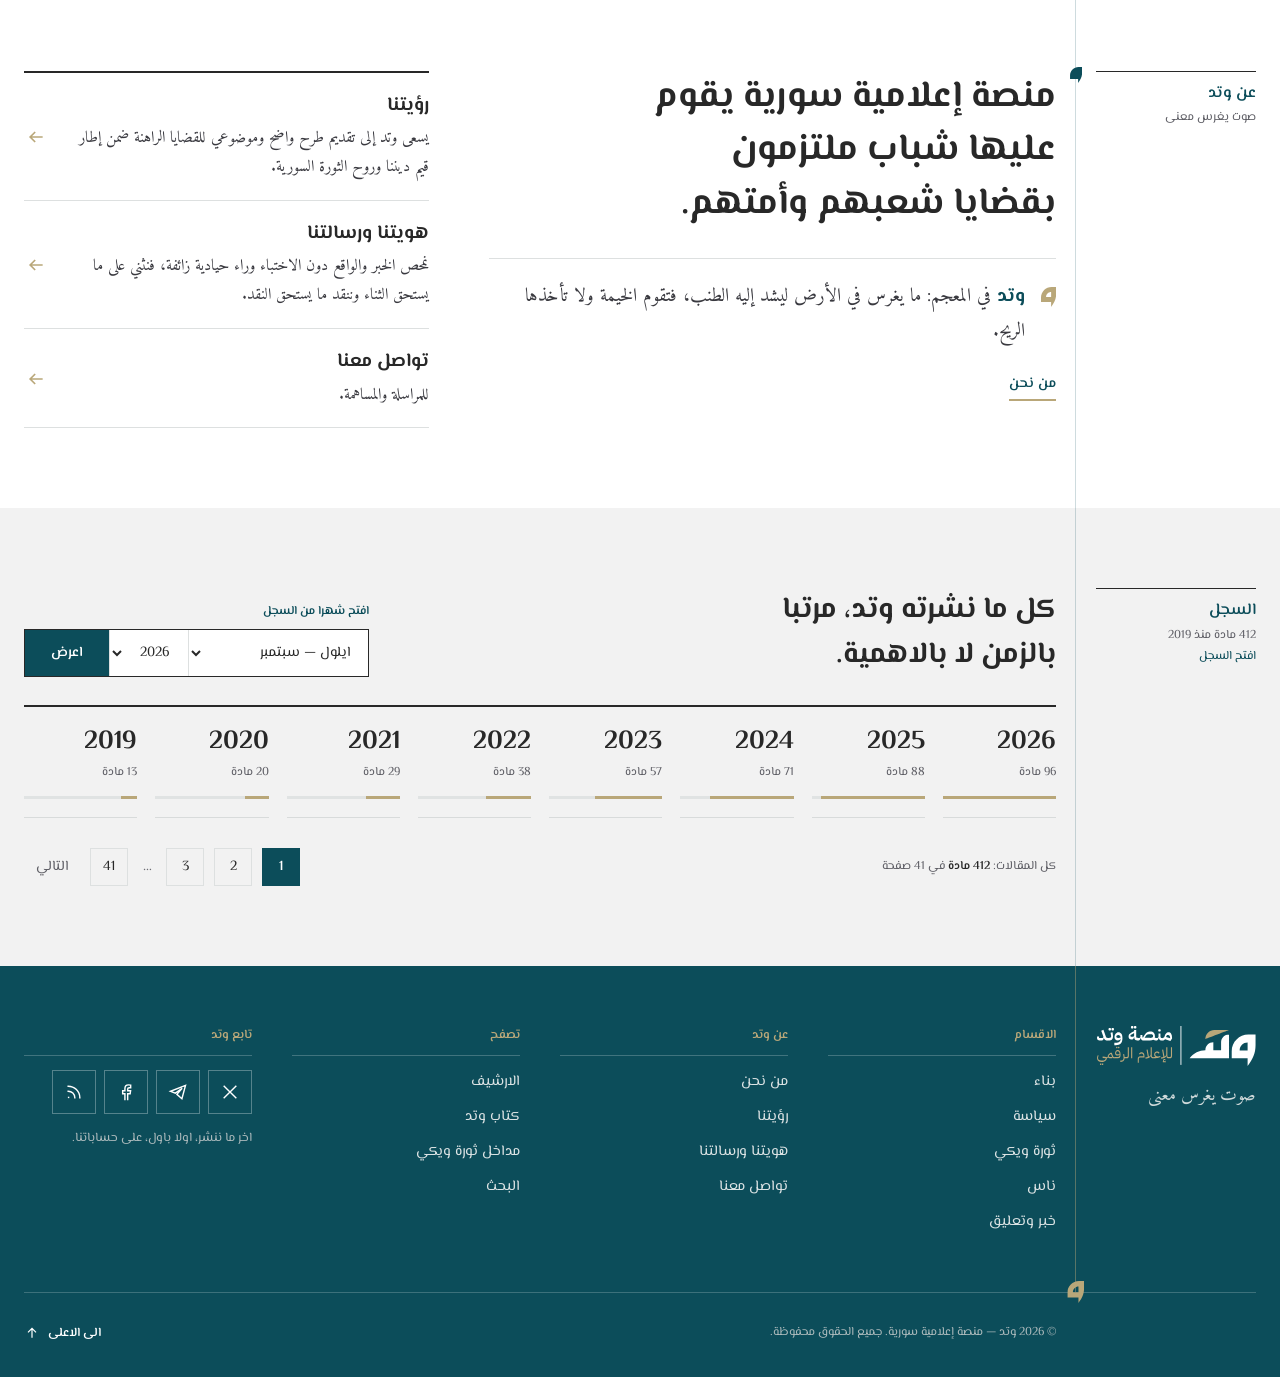
==== commit df227141: "Article page: arrival sequence, reading motion and reader tools Arrival: - Title words settle in one" ====
--- a/index.html
+++ b/index.html
@@ -10,7 +10,7 @@
 <link rel="preconnect" href="https://fonts.googleapis.com">
 <link rel="preconnect" href="https://fonts.gstatic.com" crossorigin>
 <link rel="stylesheet" href="https://fonts.googleapis.com/css2?family=El+Messiri:wght@400;500;600;700&family=Amiri:wght@400;700&display=swap">
-<link rel="stylesheet" href="assets/css/watad.css?v=9">
+<link rel="stylesheet" href="assets/css/watad.css?v=11">
 </head>
 <body>
 <a class="skip" href="#main">تخط الى المحتوى</a>
@@ -186,6 +186,6 @@
  </div></div>
 </footer>
 <!-- @endpartial -->
-<script src="assets/js/watad.js?v=9" defer></script>
+<script src="assets/js/watad.js?v=11" defer></script>
 </body>
 </html>
--- a/assets/css/watad.css
+++ b/assets/css/watad.css
@@ -1317,3 +1317,83 @@
   .nitem--lead .story{grid-template-columns:minmax(0,1fr);row-gap:14px}
   .nitem--lead .nitem__news{font-size:20px}
 }
+
+/* 31. Article: the reading experience ------------------------------------------------
+   Arrival: the title words settle one after another, the epigraph's wedge is
+   driven in, and the lead picture is lowered into its frame. Reading: the
+   page axis fills with sand down to where the reader is; each chapter rule
+   draws from the start edge as its wedge is planted; the thesis and the
+   closing line ink word by word with the scroll; the figures tally and the
+   data bars grow. Tools: citations preview their source, a selected
+   passage can be quoted or shared, and the contents show the time left.
+   With reduced motion the tools stay and nothing moves on its own. */
+.art-title .tw{display:inline-block}
+.axis-fill{position:absolute;top:0;bottom:0;inset-inline-start:calc(var(--axis-x) - .5px);width:2px;background:var(--sand);transform:scaleY(0);transform-origin:top;pointer-events:none}
+.axis-fill.is-timeline{animation:axis-fill linear both;animation-timeline:scroll(root block)}   /* --from / --to set by watad.js 23 */
+@keyframes axis-fill{from{transform:scaleY(var(--from,0))}to{transform:scaleY(var(--to,1))}}
+
+.chapter{border-top:0}
+.chapter::before{content:"";position:absolute;top:0;inset-inline:0;height:1px;background:var(--ink);transform-origin:var(--start) center}
+
+.databand b[data-count],.hex[data-count]{font-variant-numeric:tabular-nums}
+.databand__bar{position:relative;display:block;height:3px;margin-top:16px;background:rgba(255,255,255,.14)}
+.databand__bar::after{content:"";position:absolute;inset-block:0;inset-inline-start:0;width:var(--w);background:var(--on-dark-2);transform-origin:var(--start) center}
+.databand__bar--now::after{background:var(--sand)}
+.databand__grid>div:nth-child(2) .databand__bar{--i:2}
+.databand__grid>div:nth-child(3) .databand__bar{--i:4}
+
+.cite{margin-inline-start:3px;font-size:.6em;line-height:0;vertical-align:super}
+.cite a{display:inline-block;min-width:1.7em;padding:0 .35em;border:1px solid var(--hair);font-family:var(--disp);font-weight:700;line-height:1.55;text-align:center;color:var(--teal);transition:background-color .2s,border-color .2s,color .2s}
+.cite a:hover,.cite a:focus-visible,.cite a.is-open{background:var(--teal);border-color:var(--teal);color:#fff}
+.cite-pop{position:fixed;z-index:40;width:min(330px,calc(100vw - 32px));padding:14px 16px 15px;background:var(--teal);color:#fff;font-size:13px;line-height:1.75;pointer-events:none}
+.cite-pop b{display:block;margin-bottom:4px;font-size:11.5px;color:var(--sand)}
+.cite-pop[hidden]{display:none}
+.sources li{scroll-margin-top:calc(var(--stick-h) + 90px);transition:background-color .6s}
+.sources li:target{animation:src-flash 2.6s var(--ease-out)}
+@keyframes src-flash{from,30%{background:rgba(185,167,121,.32)}}
+
+.quote-bar{position:fixed;z-index:41;display:flex;background:var(--teal);transform:translate(-50%,calc(-100% - 12px))}
+.quote-bar[hidden]{display:none}
+.quote-bar::after{content:"";position:absolute;top:100%;left:50%;width:10px;height:10px;background:var(--teal);transform:translate(-50%,-50%) rotate(45deg)}
+.quote-bar button{position:relative;z-index:1;display:inline-flex;align-items:center;gap:8px;height:40px;padding:0 14px;border:0;background:none;font-family:var(--disp);font-size:13px;font-weight:600;color:#fff;cursor:pointer}
+.quote-bar button+button{border-inline-start:1px solid rgba(255,255,255,.2)}
+.quote-bar button:hover{background:#093C47}
+.quote-bar svg{width:16px;height:16px;fill:none;stroke:currentColor;stroke-width:1.8}
+
+.art-share{margin-top:20px;padding-top:12px;border-top:1px solid var(--hair)}
+.art-share__label{display:block;font-size:11.5px;font-weight:600;color:var(--grey)}
+.art-share__row{display:flex;flex-wrap:wrap;gap:6px;margin-top:8px}
+.art-share__btn{position:relative;display:inline-flex;align-items:center;justify-content:center;width:36px;height:36px;padding:0;border:1px solid var(--hair);background:#fff;color:var(--teal);cursor:pointer;transition:background-color .2s,border-color .2s,color .2s}
+.art-share__btn:hover{border-color:var(--teal);background:var(--teal);color:#fff}
+.art-share__btn svg{width:17px;height:17px;fill:none;stroke:currentColor;stroke-width:1.7;stroke-linecap:square}
+.art-share__done{position:absolute;top:calc(100% + 6px);inset-inline-start:0;padding:3px 8px;background:var(--ink);color:#fff;font-size:11px;font-weight:600;white-space:nowrap;opacity:0;pointer-events:none;transition:opacity .2s}
+.art-share__copy.is-done .art-share__done{opacity:1}
+.art-share__copy.is-done{border-color:var(--teal);background:var(--teal);color:#fff}
+.toc__left{margin-top:12px;font-size:11.5px;font-weight:600;color:var(--teal)}
+.toc__left:empty{display:none}
+@media (max-width:1023px){
+  .toc__left{display:none}
+  .art-share{display:flex;align-items:center;gap:14px;margin-top:14px;padding-top:10px}
+  .art-share__row{margin-top:0}
+}
+
+@media (prefers-reduced-motion:no-preference){
+  .art-title .tw{animation:word-in .8s var(--ease-out) backwards;animation-delay:calc(var(--i) * 55ms + 120ms)}
+  .art-head .epigraph>svg{animation-delay:1s}
+  .art-hero__img{animation:hero-in 1.3s .45s var(--ease-out) backwards}
+  .art-hero figcaption{animation:fade-in .8s 1.2s var(--ease-out) backwards}
+  .chapter.is-waiting:not(.is-in)::before{transform:scaleX(0)}
+  .chapter.is-in::before{animation:rule-draw 1s var(--ease-out) backwards}
+  .cite-pop:not([hidden]),.quote-bar:not([hidden]){animation:pop-in .2s var(--ease-out)}
+  @supports (animation-timeline:view()){
+    [data-ink].is-inked{view-timeline:--ink block}
+    [data-ink].is-inked .iw{animation:ink-w linear both;animation-timeline:--ink;animation-range:cover calc(16% + var(--i) / var(--n) * 34%) cover calc(23% + var(--i) / var(--n) * 34%)}
+  }
+  [data-ink].is-inked-io .iw{color:#C9CCCC;transition:color .5s var(--ease-out);transition-delay:calc(var(--i) * 45ms)}
+  [data-ink].is-inked-io.is-in .iw{color:inherit}
+}
+@keyframes word-in{from{opacity:0;transform:translateY(.4em);filter:blur(6px)}}
+@keyframes hero-in{from{clip-path:inset(2.83% 2.83% 100% 2.83%);transform:scale(1.06)}to{clip-path:inset(0);transform:none}}   /* the side insets cancel the scale, so it never grows past its frame */
+@keyframes rule-draw{from{transform:scaleX(0)}}
+@keyframes ink-w{from{color:#C9CCCC}}
+@keyframes pop-in{from{opacity:0;translate:0 6px}}
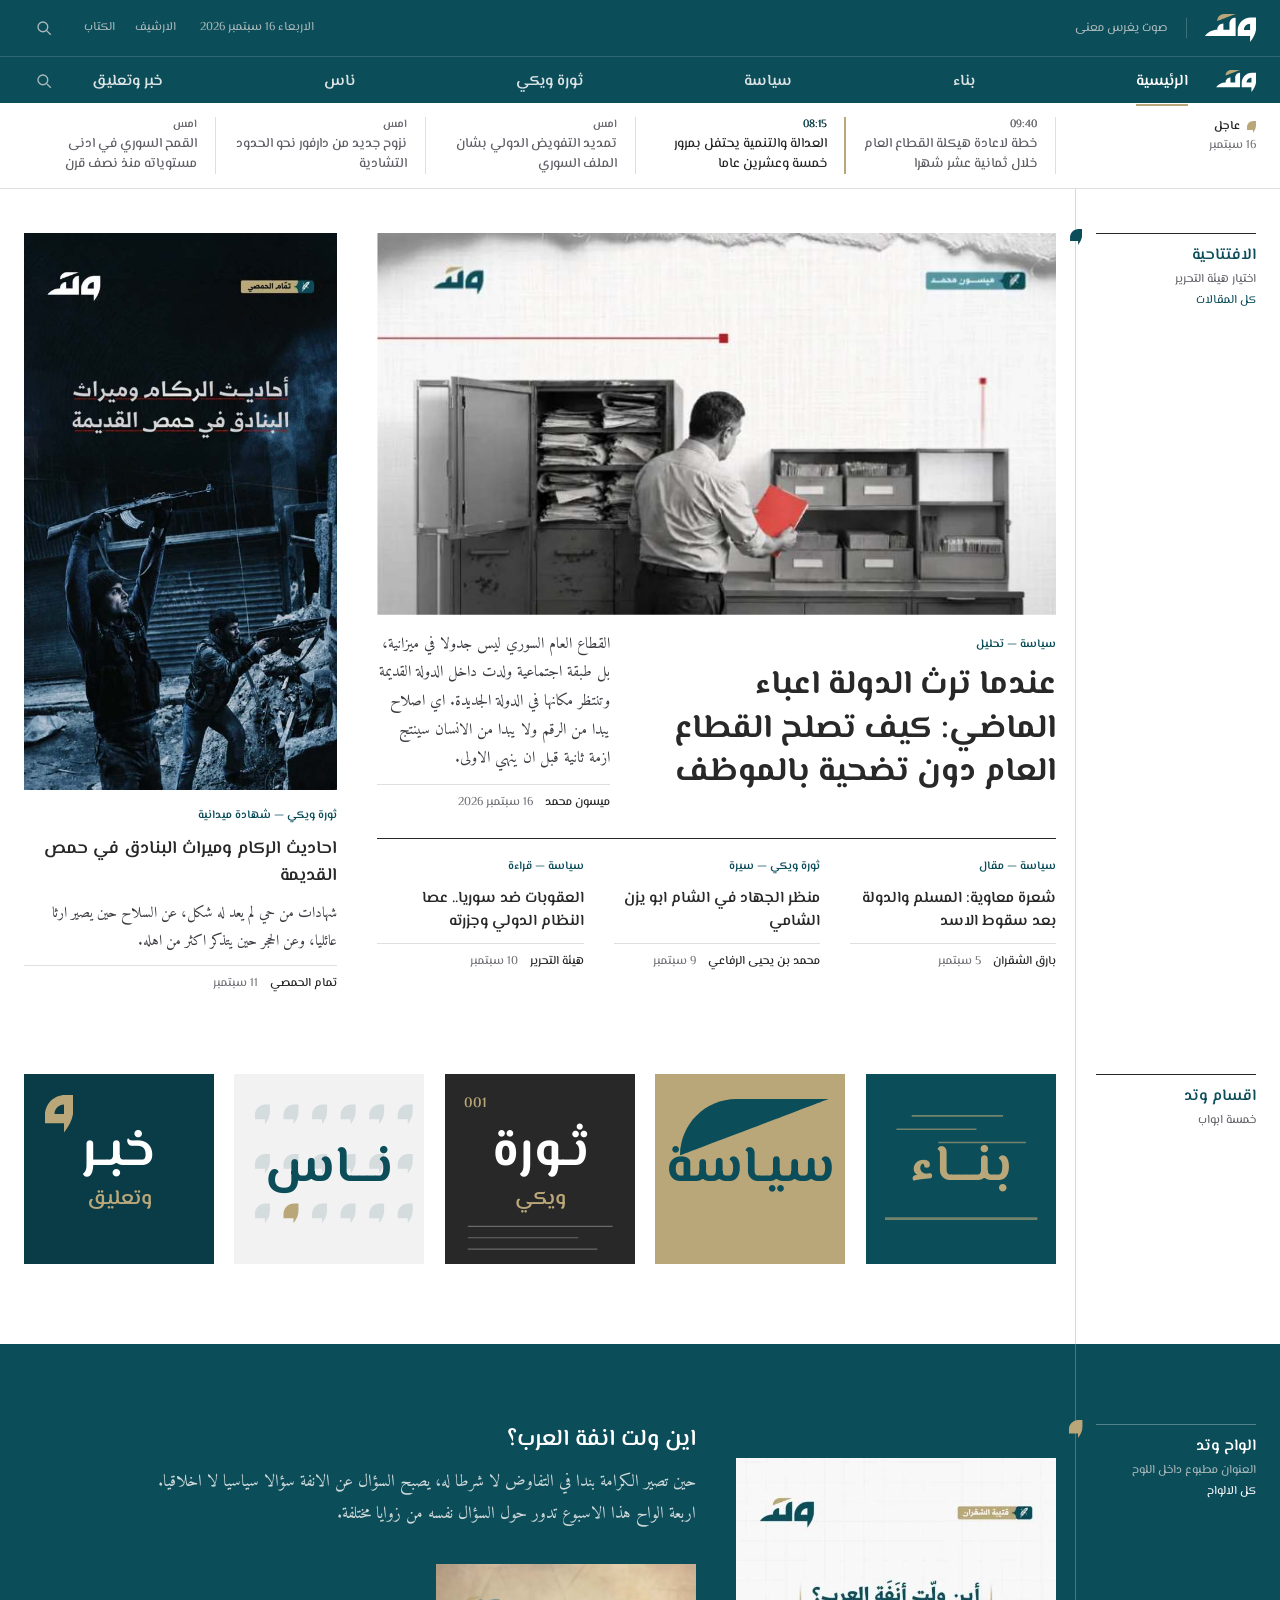
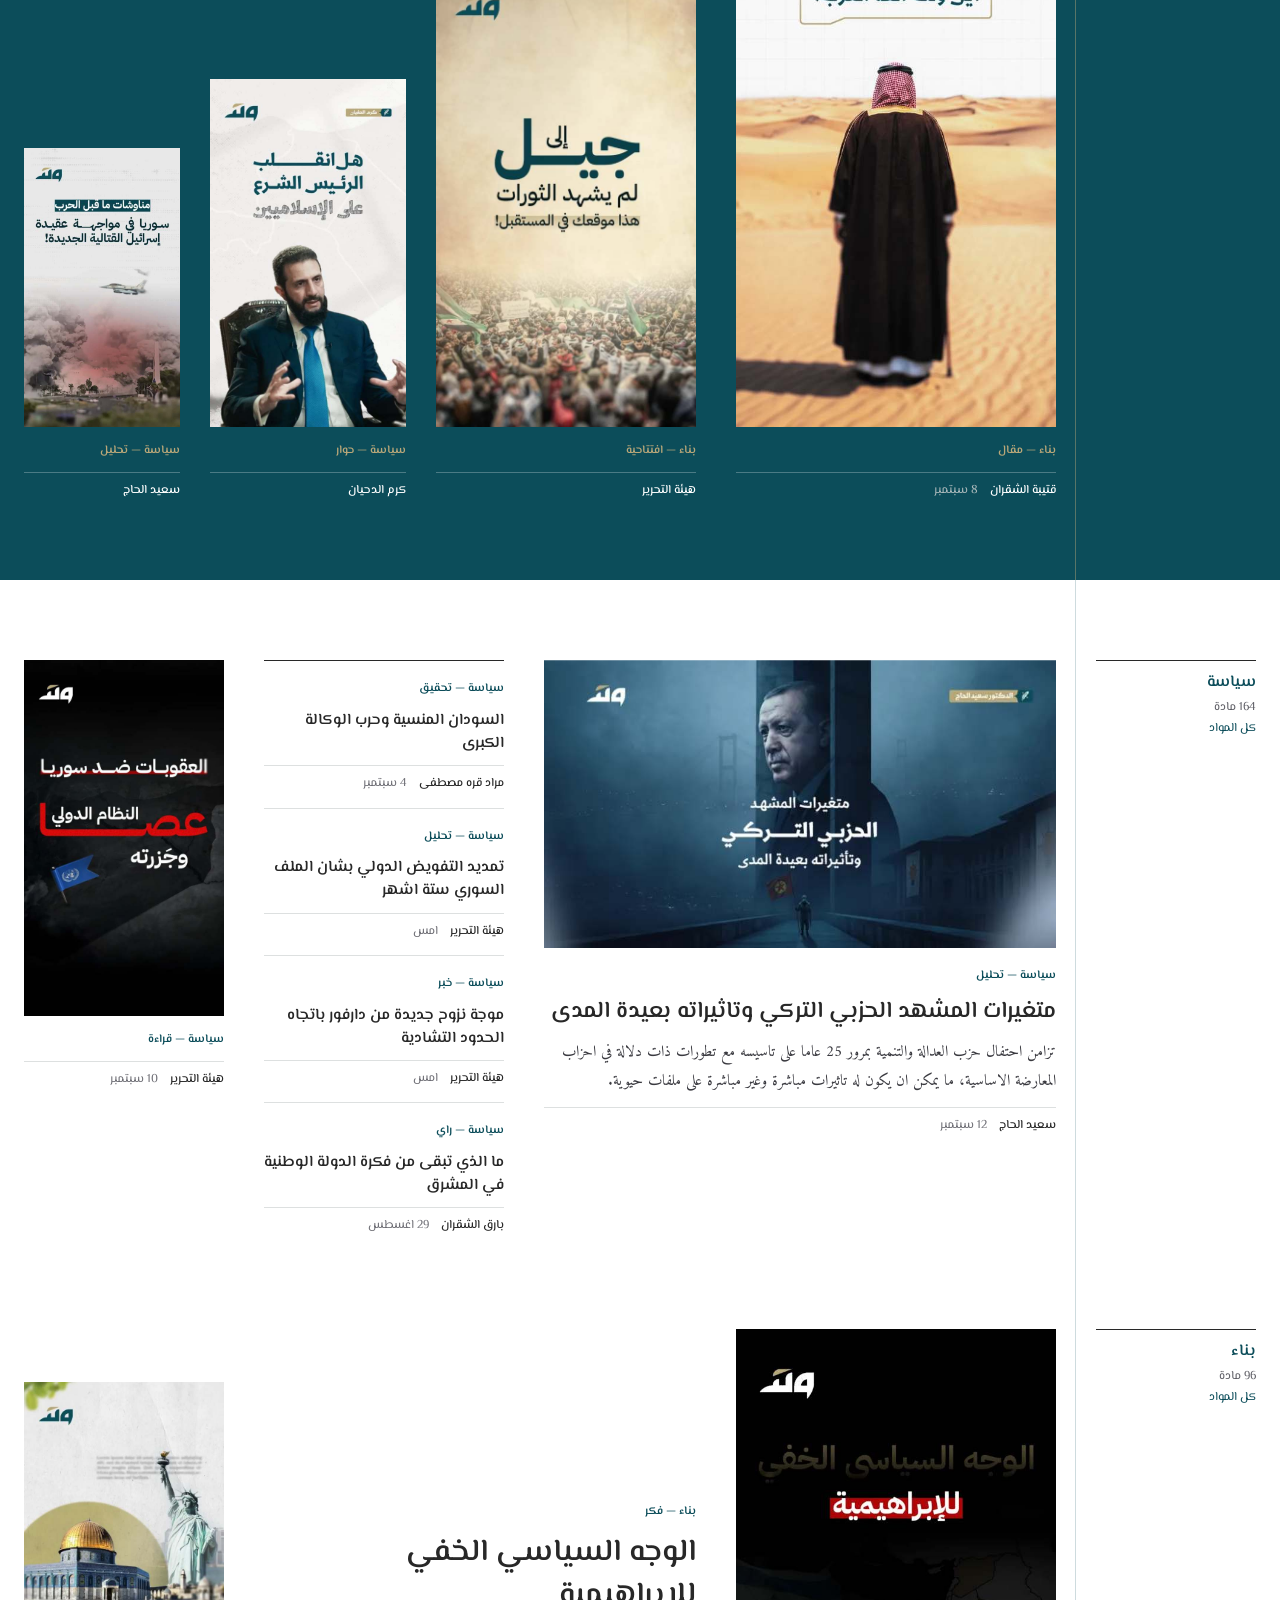
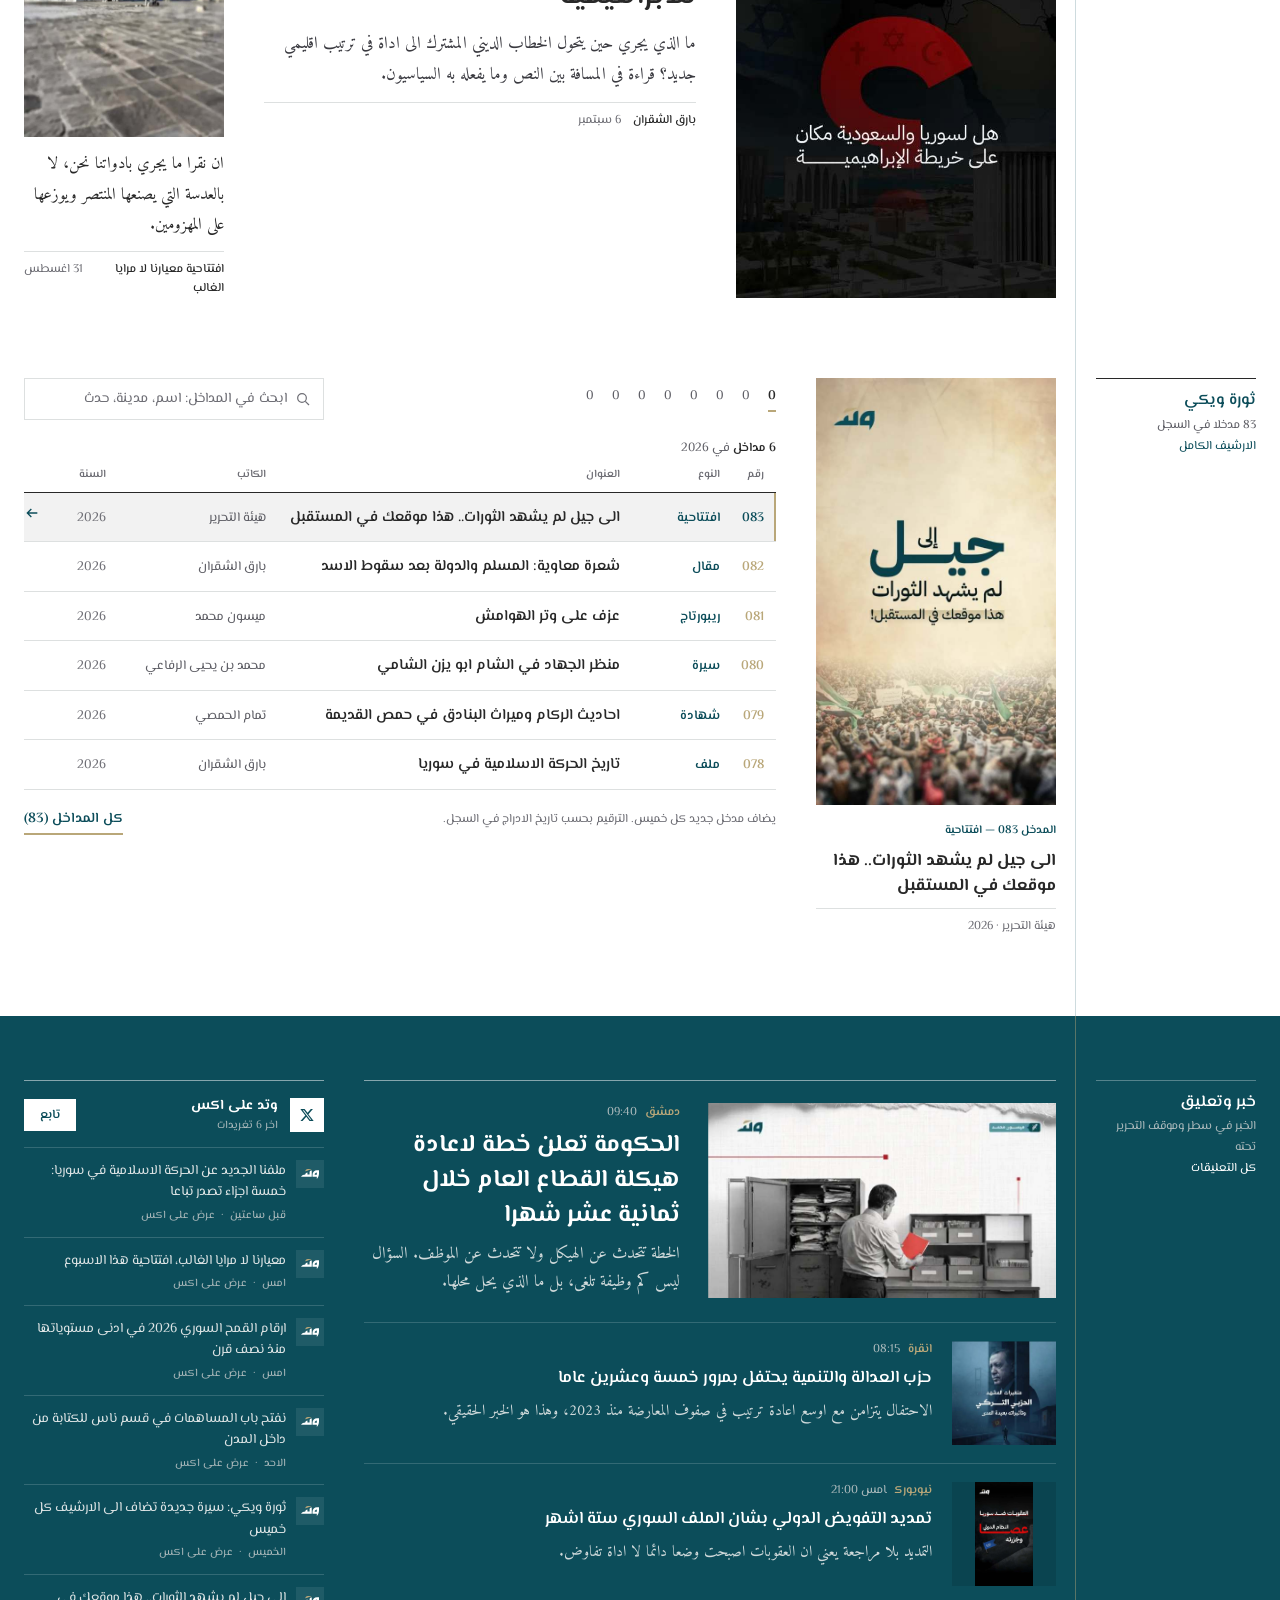
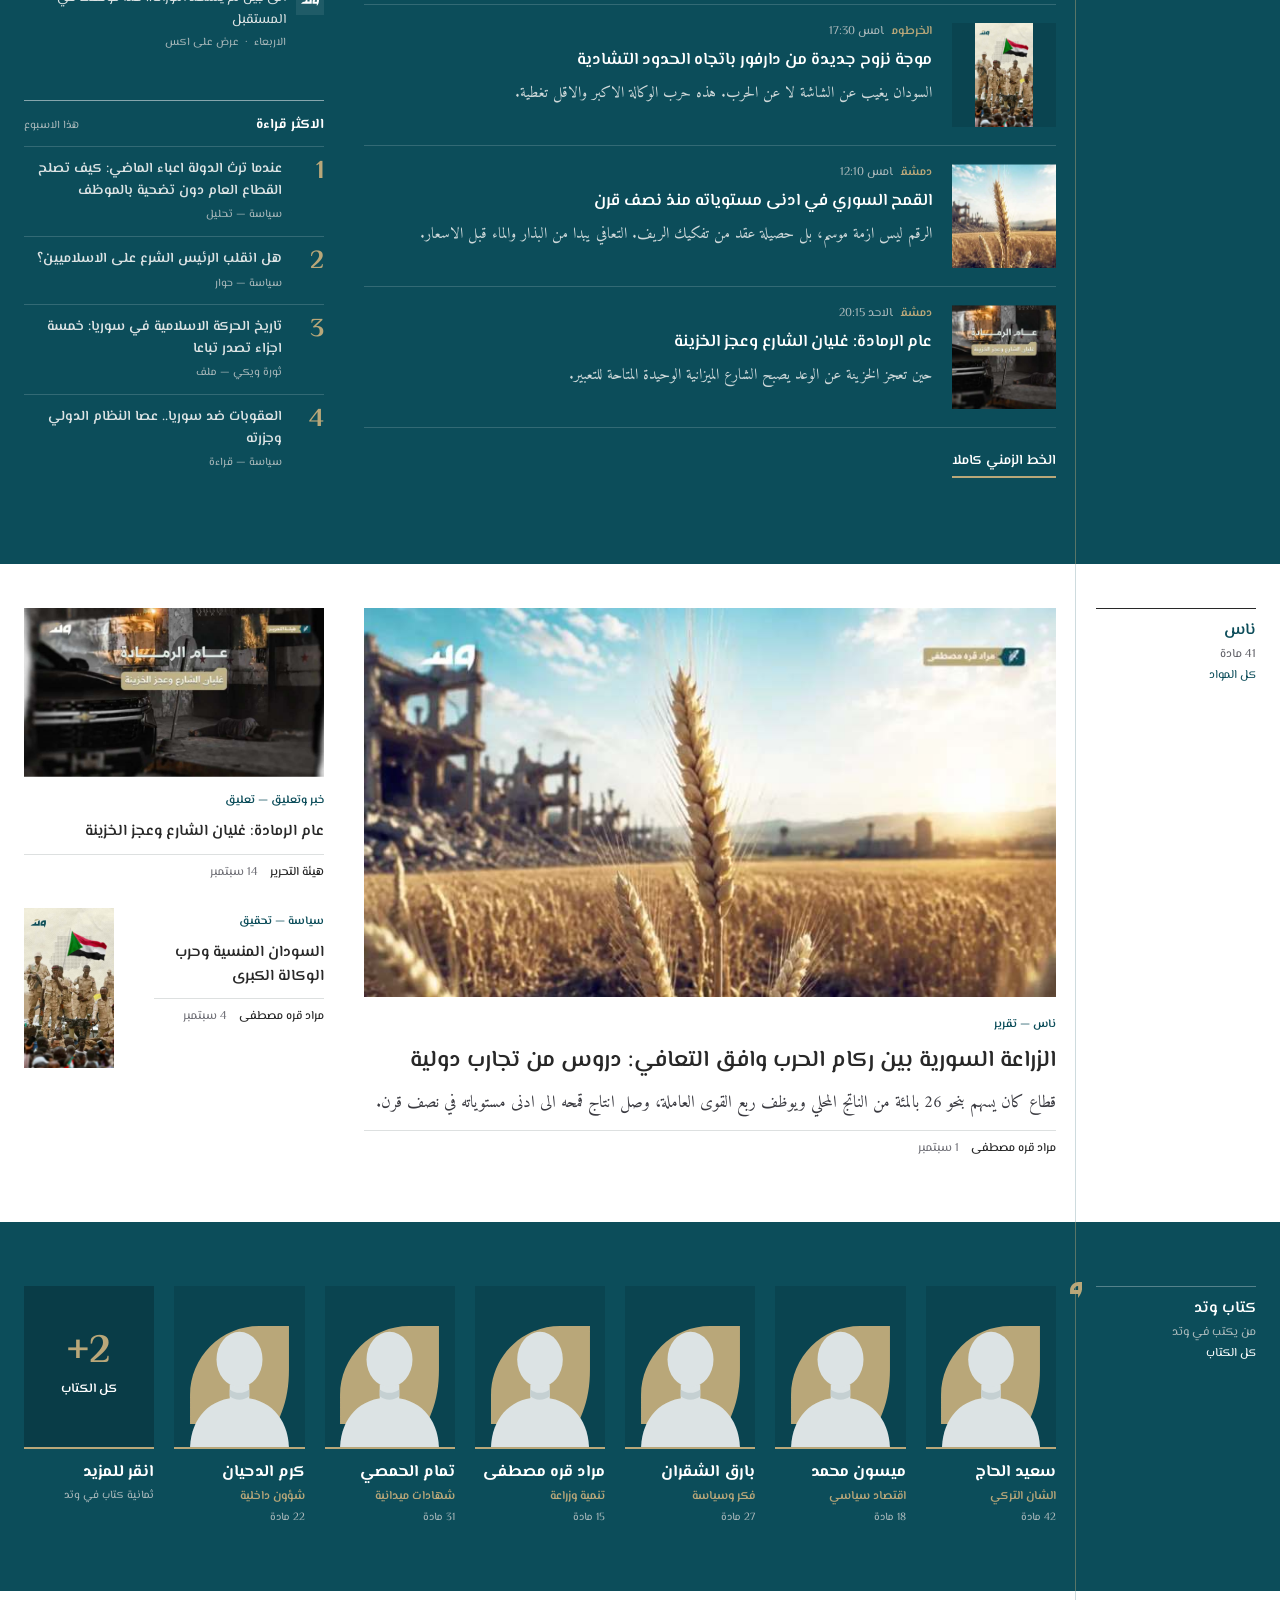
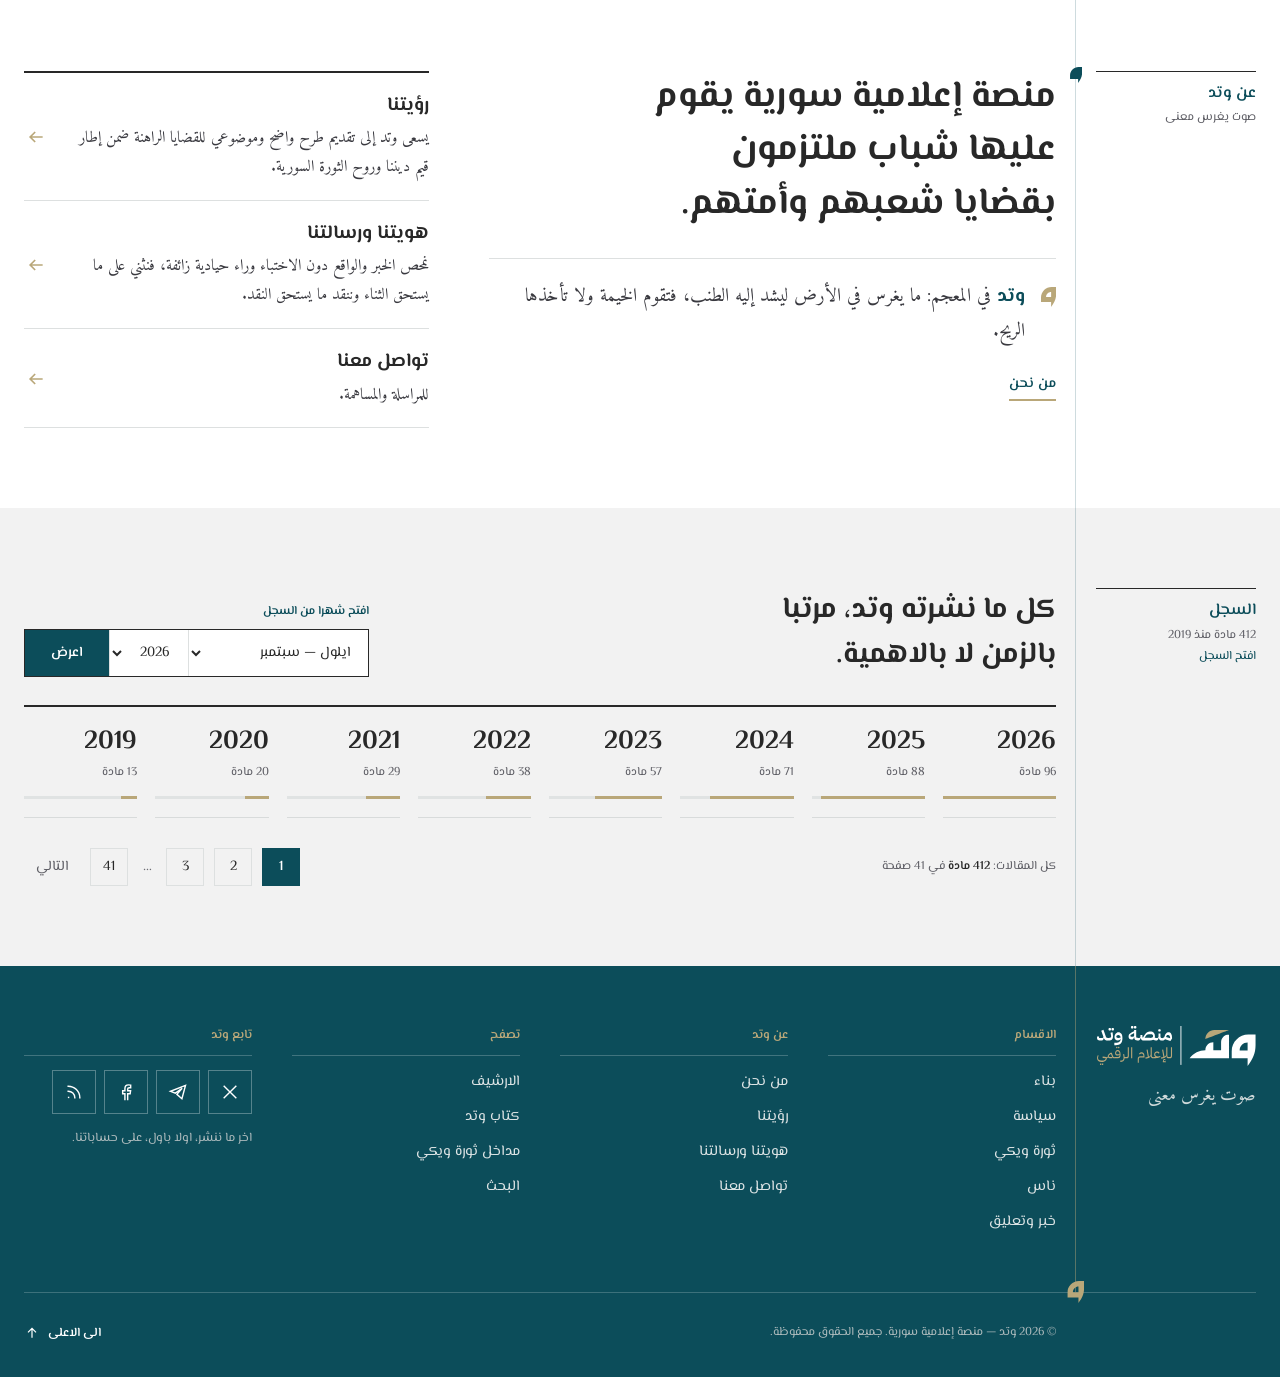
==== commit 36a97907: "Author page: portrait arrival, writing profile and a working works list - Portrait on the teal tile:" ====
--- a/index.html
+++ b/index.html
@@ -10,7 +10,7 @@
 <link rel="preconnect" href="https://fonts.googleapis.com">
 <link rel="preconnect" href="https://fonts.gstatic.com" crossorigin>
 <link rel="stylesheet" href="https://fonts.googleapis.com/css2?family=El+Messiri:wght@400;500;600;700&family=Amiri:wght@400;700&display=swap">
-<link rel="stylesheet" href="assets/css/watad.css?v=11">
+<link rel="stylesheet" href="assets/css/watad.css?v=13">
 </head>
 <body>
 <a class="skip" href="#main">تخط الى المحتوى</a>
@@ -186,6 +186,6 @@
  </div></div>
 </footer>
 <!-- @endpartial -->
-<script src="assets/js/watad.js?v=11" defer></script>
+<script src="assets/js/watad.js?v=13" defer></script>
 </body>
 </html>
--- a/assets/css/watad.css
+++ b/assets/css/watad.css
@@ -1327,7 +1327,7 @@
    data bars grow. Tools: citations preview their source, a selected
    passage can be quoted or shared, and the contents show the time left.
    With reduced motion the tools stay and nothing moves on its own. */
-.art-title .tw{display:inline-block}
+.tw{display:inline-block}
 .axis-fill{position:absolute;top:0;bottom:0;inset-inline-start:calc(var(--axis-x) - .5px);width:2px;background:var(--sand);transform:scaleY(0);transform-origin:top;pointer-events:none}
 .axis-fill.is-timeline{animation:axis-fill linear both;animation-timeline:scroll(root block)}   /* --from / --to set by watad.js 23 */
 @keyframes axis-fill{from{transform:scaleY(var(--from,0))}to{transform:scaleY(var(--to,1))}}
@@ -1378,7 +1378,7 @@
 }
 
 @media (prefers-reduced-motion:no-preference){
-  .art-title .tw{animation:word-in .8s var(--ease-out) backwards;animation-delay:calc(var(--i) * 55ms + 120ms)}
+  .tw{animation:word-in .8s var(--ease-out) backwards;animation-delay:calc(var(--i) * 55ms + 120ms)}
   .art-head .epigraph>svg{animation-delay:1s}
   .art-hero__img{animation:hero-in 1.3s .45s var(--ease-out) backwards}
   .art-hero figcaption{animation:fade-in .8s 1.2s var(--ease-out) backwards}
@@ -1389,11 +1389,83 @@
     [data-ink].is-inked{view-timeline:--ink block}
     [data-ink].is-inked .iw{animation:ink-w linear both;animation-timeline:--ink;animation-range:cover calc(16% + var(--i) / var(--n) * 34%) cover calc(23% + var(--i) / var(--n) * 34%)}
   }
-  [data-ink].is-inked-io .iw{color:#C9CCCC;transition:color .5s var(--ease-out);transition-delay:calc(var(--i) * 45ms)}
+  [data-ink].is-inked-io .iw{color:var(--ink-from,#C9CCCC);transition:color .5s var(--ease-out);transition-delay:calc(var(--i) * 45ms)}
   [data-ink].is-inked-io.is-in .iw{color:inherit}
 }
 @keyframes word-in{from{opacity:0;transform:translateY(.4em);filter:blur(6px)}}
 @keyframes hero-in{from{clip-path:inset(2.83% 2.83% 100% 2.83%);transform:scale(1.06)}to{clip-path:inset(0);transform:none}}   /* the side insets cancel the scale, so it never grows past its frame */
 @keyframes rule-draw{from{transform:scaleX(0)}}
-@keyframes ink-w{from{color:#C9CCCC}}
+@keyframes ink-w{from{color:var(--ink-from,#C9CCCC)}}
+.band [data-ink]{--ink-from:rgba(255,255,255,.3)}
 @keyframes pop-in{from{opacity:0;translate:0 6px}}
+
+/* 32. Author page ----------------------------------------------------------------------
+   Arrival: the portrait stands on its teal tile as the sand wedge rises
+   behind it, and the name settles word by word. The writing profile counts
+   up, splits the work between the sections and shows the last twelve months
+   month by month (hover a month for its count). The works list filters,
+   sorts and pages in place (watad.js 30), and the sand line slides to the
+   chosen section. */
+.au-portrait{position:relative;aspect-ratio:4/5;overflow:hidden;background:#0A4450 url(../img/brand/wedge-quote.svg) no-repeat 50% 118%/78% auto;border-bottom:3px solid var(--sand)}
+.au-portrait img{position:absolute;bottom:0;inset-inline-start:6%;width:88%;height:auto}
+.follow{gap:10px}
+.follow__mark{display:none;line-height:0}
+.follow[aria-pressed="true"] .follow__mark{display:inline-block}
+.follow[aria-pressed="true"] .follow__mark path{fill:var(--sand)}
+
+.au-stats .stat b{font-variant-numeric:tabular-nums}
+.stat b span{display:inline;margin:0;font-size:inherit;color:inherit}   /* ".stat span" is the caption; a counter inside the figure keeps the figure's size */
+.mix{display:flex;gap:3px;height:8px;margin-top:14px}
+.mix>i{display:block;width:var(--w);height:100%;background:var(--teal);transform-origin:var(--start) center}
+.mix>i+i{background:var(--sand)}
+.au-mix span em{font-style:normal;white-space:nowrap}
+.au-mix span em::before{content:"";display:inline-block;width:8px;height:8px;margin-inline-end:5px;background:var(--teal)}
+.au-mix span .mix__b::before{background:var(--sand)}
+.rhythm{display:flex;align-items:flex-end;gap:4px;height:40px;margin:14px 0 0;padding:0;list-style:none}
+.rhythm li{position:relative;display:flex;flex:1;align-items:flex-end;height:100%}
+.rhythm i{display:block;width:100%;height:max(var(--h),2px);background:var(--sand);transform-origin:bottom;transition:background-color .2s}
+.rhythm li:last-child i{background:var(--teal)}   /* this month */
+.rhythm li::after{content:attr(data-tip);position:absolute;bottom:calc(100% + 8px);inset-inline-start:50%;translate:calc(50% * -1 * var(--dir)) 0;padding:4px 8px;background:var(--ink);color:#fff;font-size:11px;font-weight:600;white-space:nowrap;opacity:0;pointer-events:none;transition:opacity .15s}
+.rhythm li:hover::after{opacity:1}
+.rhythm li:hover i{background:var(--teal)}
+
+.works-bar{display:flex;justify-content:space-between;align-items:flex-end;gap:12px 24px;flex-wrap:wrap;border-bottom:1px solid var(--hair)}
+.works-tabs{position:relative;border-bottom:0}
+.tabs__ink{position:absolute;bottom:0;left:0;width:var(--w,0);height:2px;background:var(--sand);transform:translateX(var(--x,0));pointer-events:none}
+.works-tabs.has-ink .tab.is-active{border-bottom-color:transparent}
+.works-tabs.has-ink .tab.is-active::after{display:none}
+.works-sort{padding-bottom:12px}
+.works{margin:0;padding:0;list-style:none;border-top:1px solid var(--ink)}
+.work{position:relative;display:grid;grid-template-columns:96px minmax(0,1fr) 80px 24px;column-gap:24px;align-items:baseline;padding:20px 0;border-bottom:1px solid var(--hair)}
+.work__date{display:block;font-size:12px;line-height:1.5;color:var(--grey)}
+.work__date b{display:block;margin-bottom:4px;font-size:28px;font-weight:700;line-height:1;color:var(--ink);font-variant-numeric:tabular-nums;transition:color .2s}
+.work__title{margin-top:4px;font-size:18px;font-weight:700;line-height:1.5}
+.work__dek{margin-top:4px;font-family:var(--body);font-size:15.5px;line-height:1.75;color:#3A3A40}
+.work__time{font-size:12px;color:var(--grey);text-align:end;white-space:nowrap}
+.work__go{align-self:center;width:18px;height:18px;background:var(--teal);-webkit-mask:var(--arrow) center/contain no-repeat;mask:var(--arrow) center/contain no-repeat;opacity:0;transform:scaleX(calc(-1 * var(--dir)));transition:opacity .2s}
+.work:hover .work__date b,.work:has(.stretched:focus-visible) .work__date b{color:var(--teal)}
+.work:hover .work__go,.work:has(.stretched:focus-visible) .work__go{opacity:1}
+.au-peers{margin-top:0}
+@media (max-width:767px){
+  .work{grid-template-columns:62px minmax(0,1fr);column-gap:14px;padding:16px 0}
+  .work__date b{font-size:22px}
+  .work__time{grid-column:2;text-align:start;margin-top:6px}
+  .work__go{display:none}
+  .work__title{font-size:16px}
+  .works-bar{flex-direction:column;align-items:stretch;flex-wrap:nowrap}
+  .works-tabs{overflow-x:auto}
+}
+@media (prefers-reduced-motion:no-preference){
+  .au-portrait{animation:wedge-rise 1.1s .15s var(--ease-out) backwards}
+  .au-portrait img{animation:figure-rise .9s .4s var(--ease-out) backwards}
+  .tabs__ink{transition:transform .45s var(--ease-out),width .45s var(--ease-out)}
+  .follow[aria-pressed="true"] .follow__mark svg{animation:wedge-in .6s backwards}
+  .au-stats.is-waiting:not(.is-in) .mix>i{transform:scaleX(0)}
+  .au-stats.is-waiting:not(.is-in) .rhythm i{transform:scaleY(0)}
+  .au-stats:not(.is-waiting) .mix>i,.au-stats.is-in .mix>i{animation:bar-grow 1s .5s var(--ease-out) backwards}
+  .au-stats:not(.is-waiting) .mix>i+i,.au-stats.is-in .mix>i+i{animation-delay:.65s}
+  .au-stats:not(.is-waiting) .rhythm i,.au-stats.is-in .rhythm i{animation:grow-y .7s var(--ease-out) backwards;animation-delay:calc(var(--i) * 45ms + .55s)}
+}
+@keyframes wedge-rise{from{background-position:50% 175%}}
+@keyframes figure-rise{from{opacity:0;transform:translateY(10%)}}
+@keyframes grow-y{from{transform:scaleY(0)}}
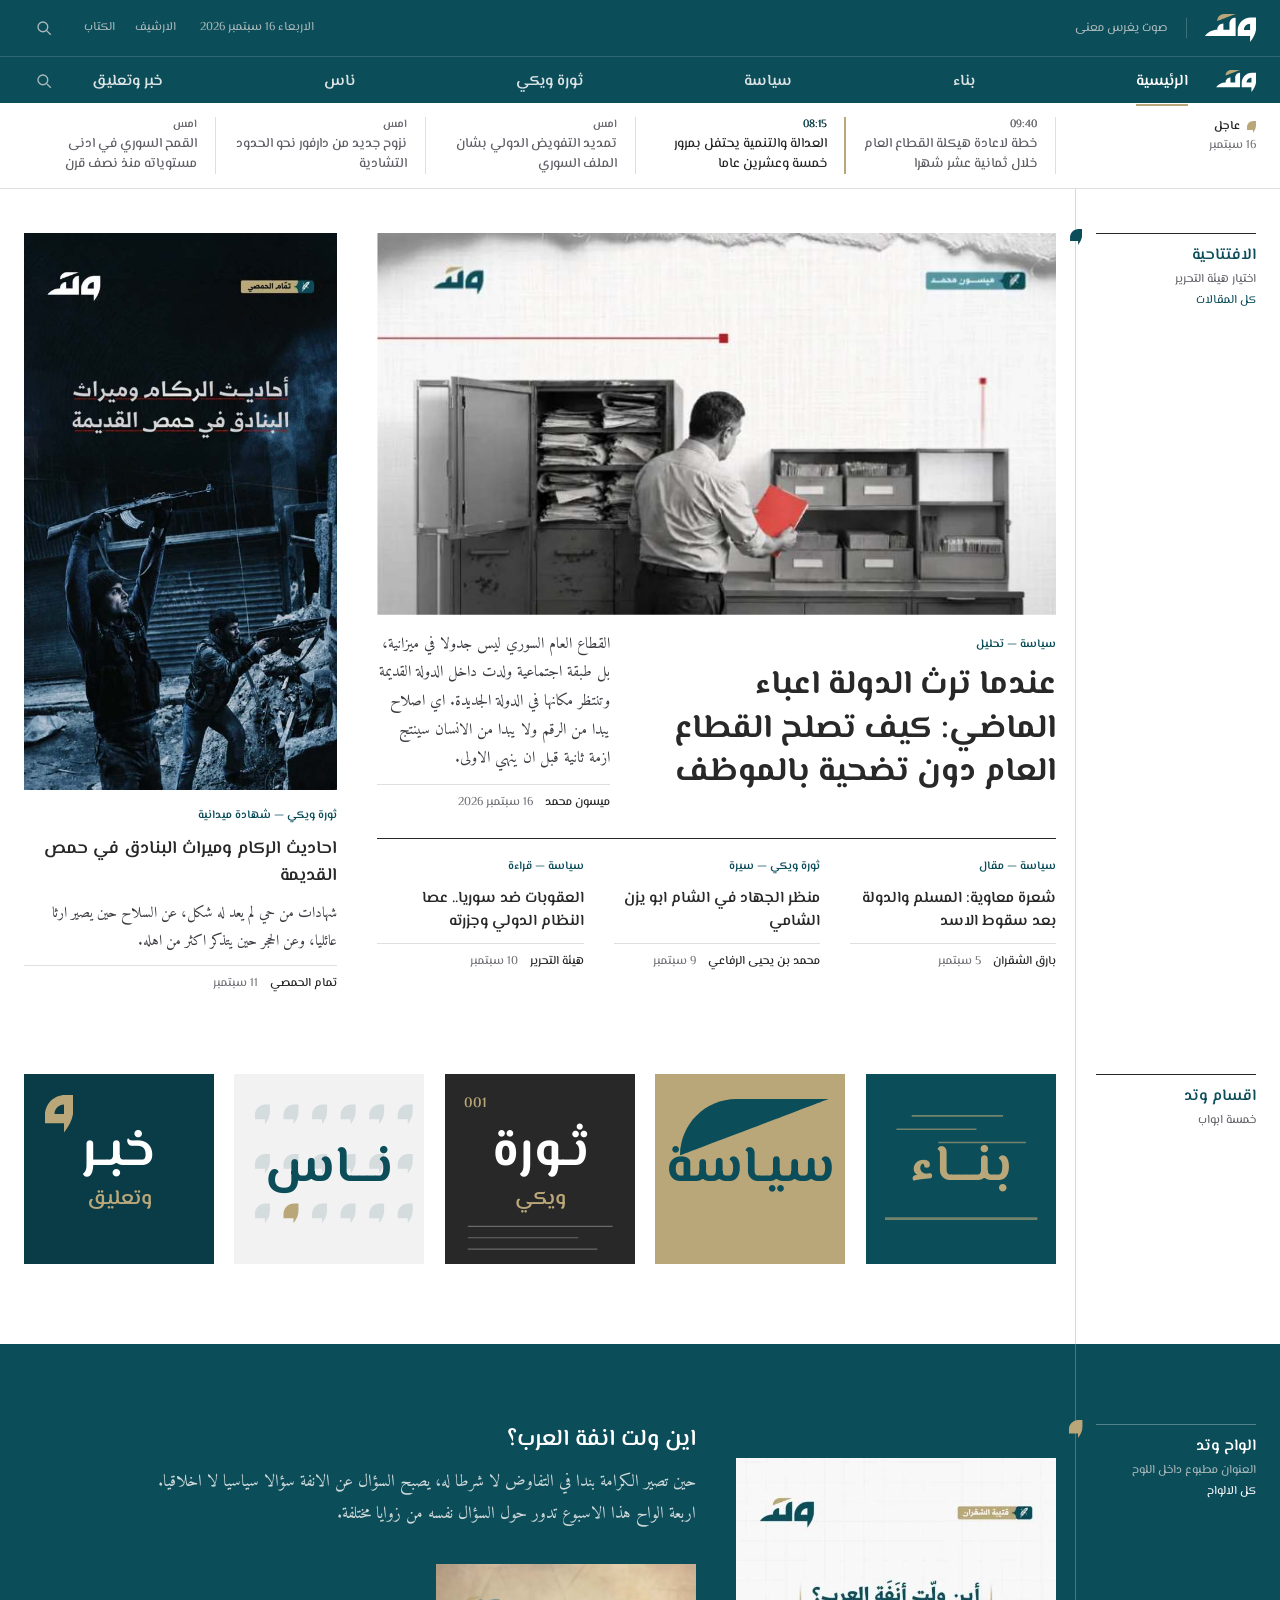
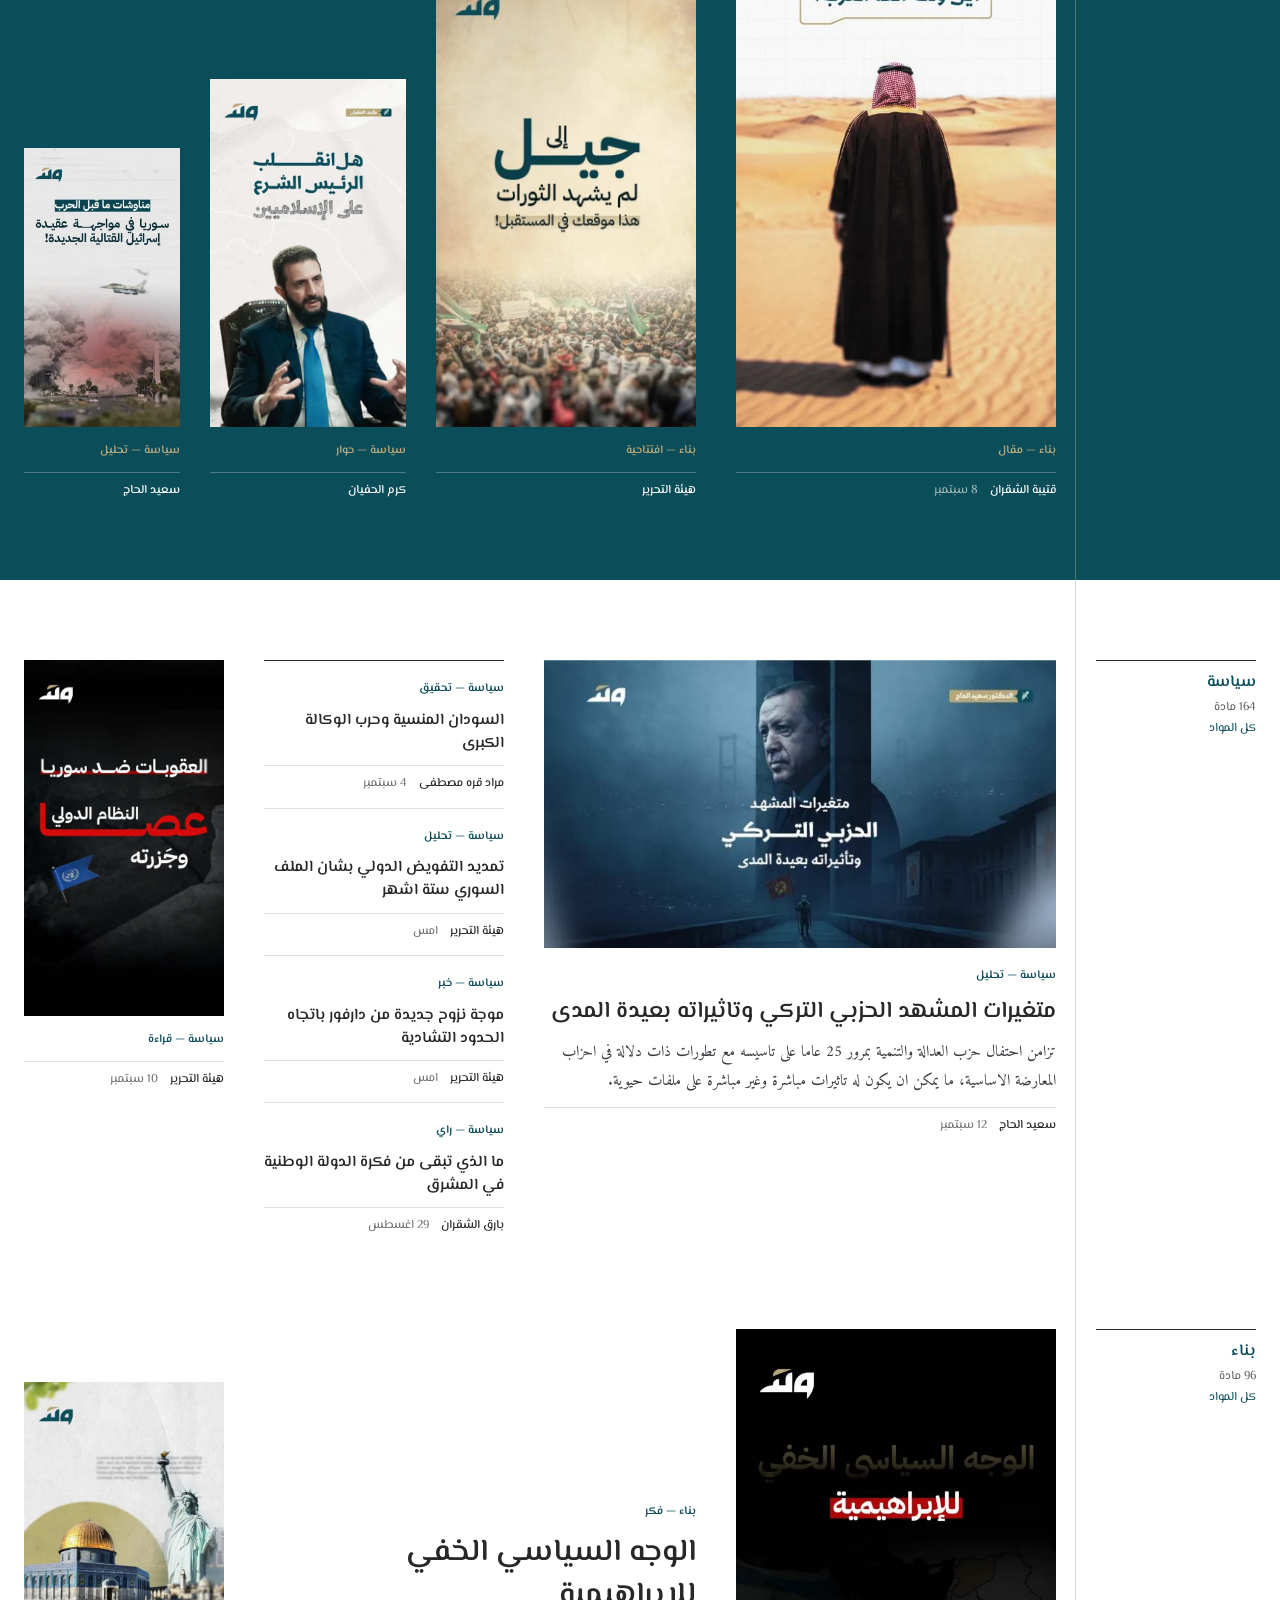
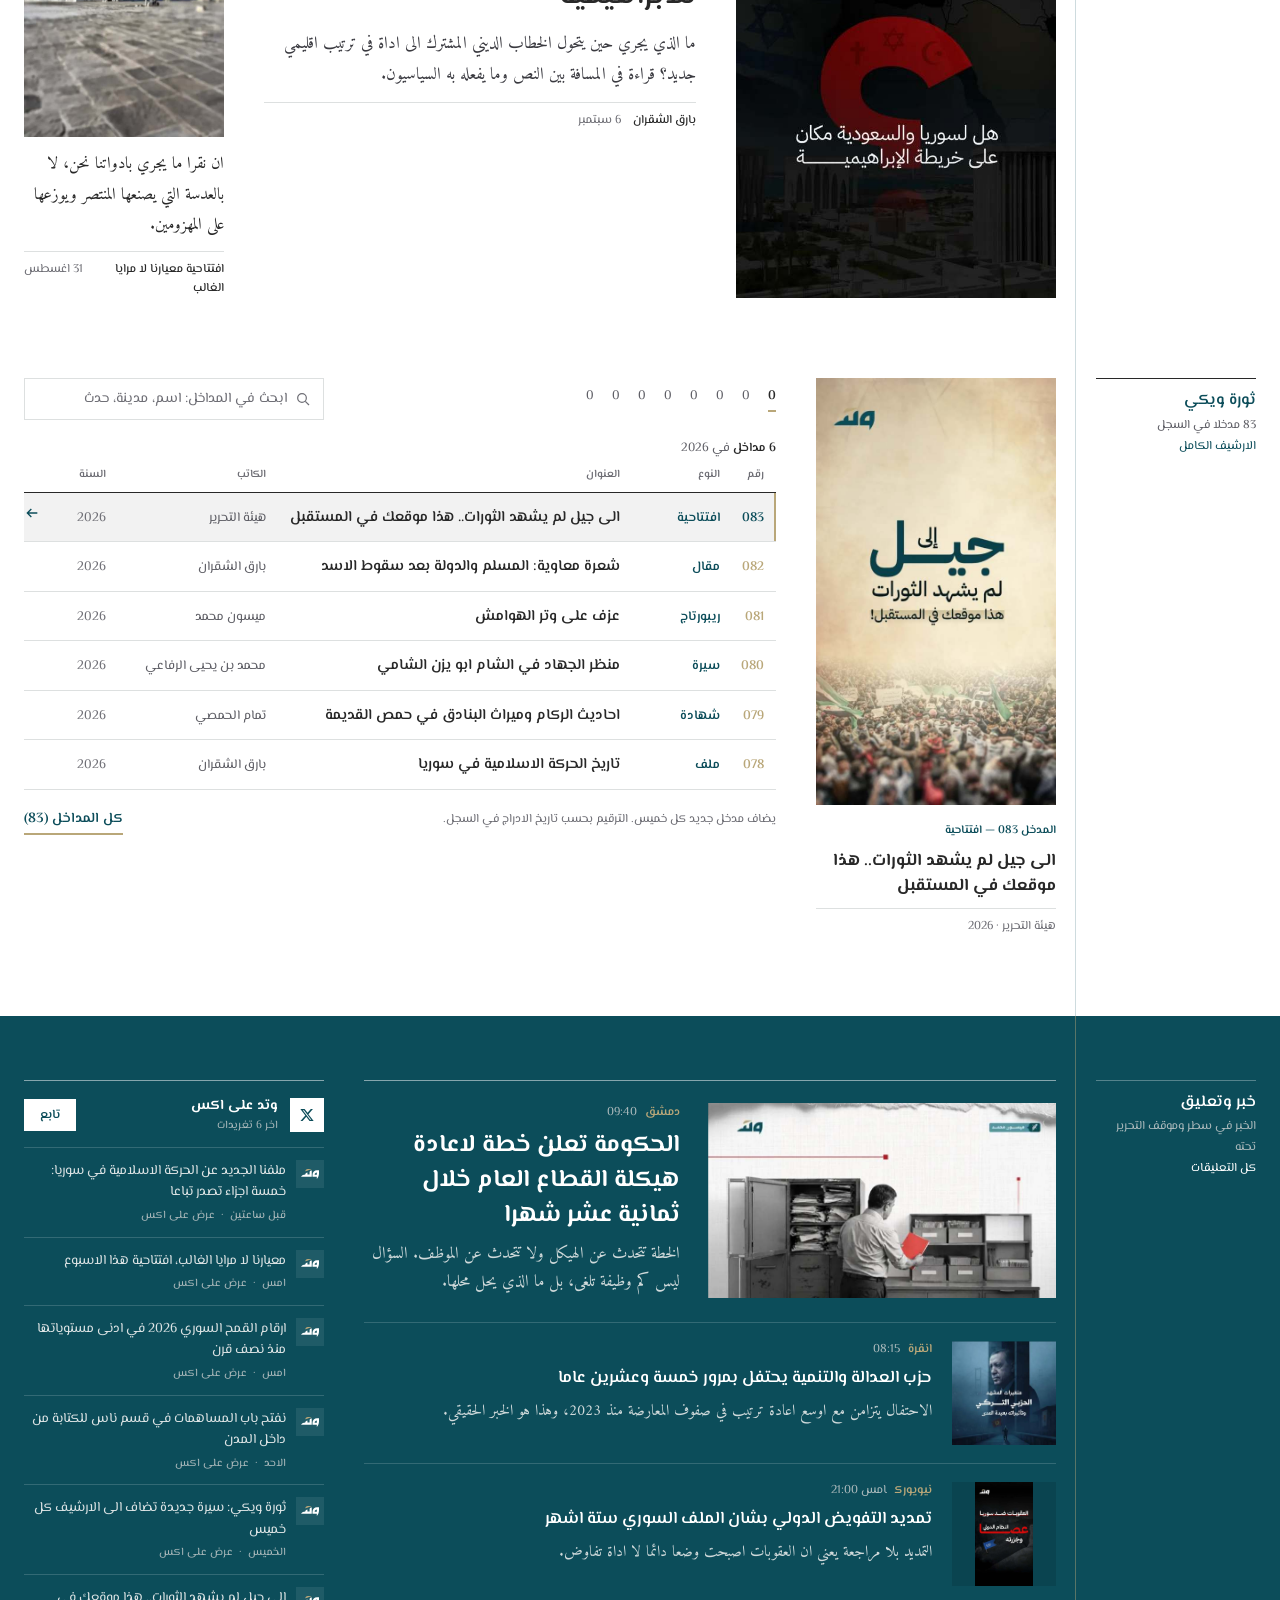
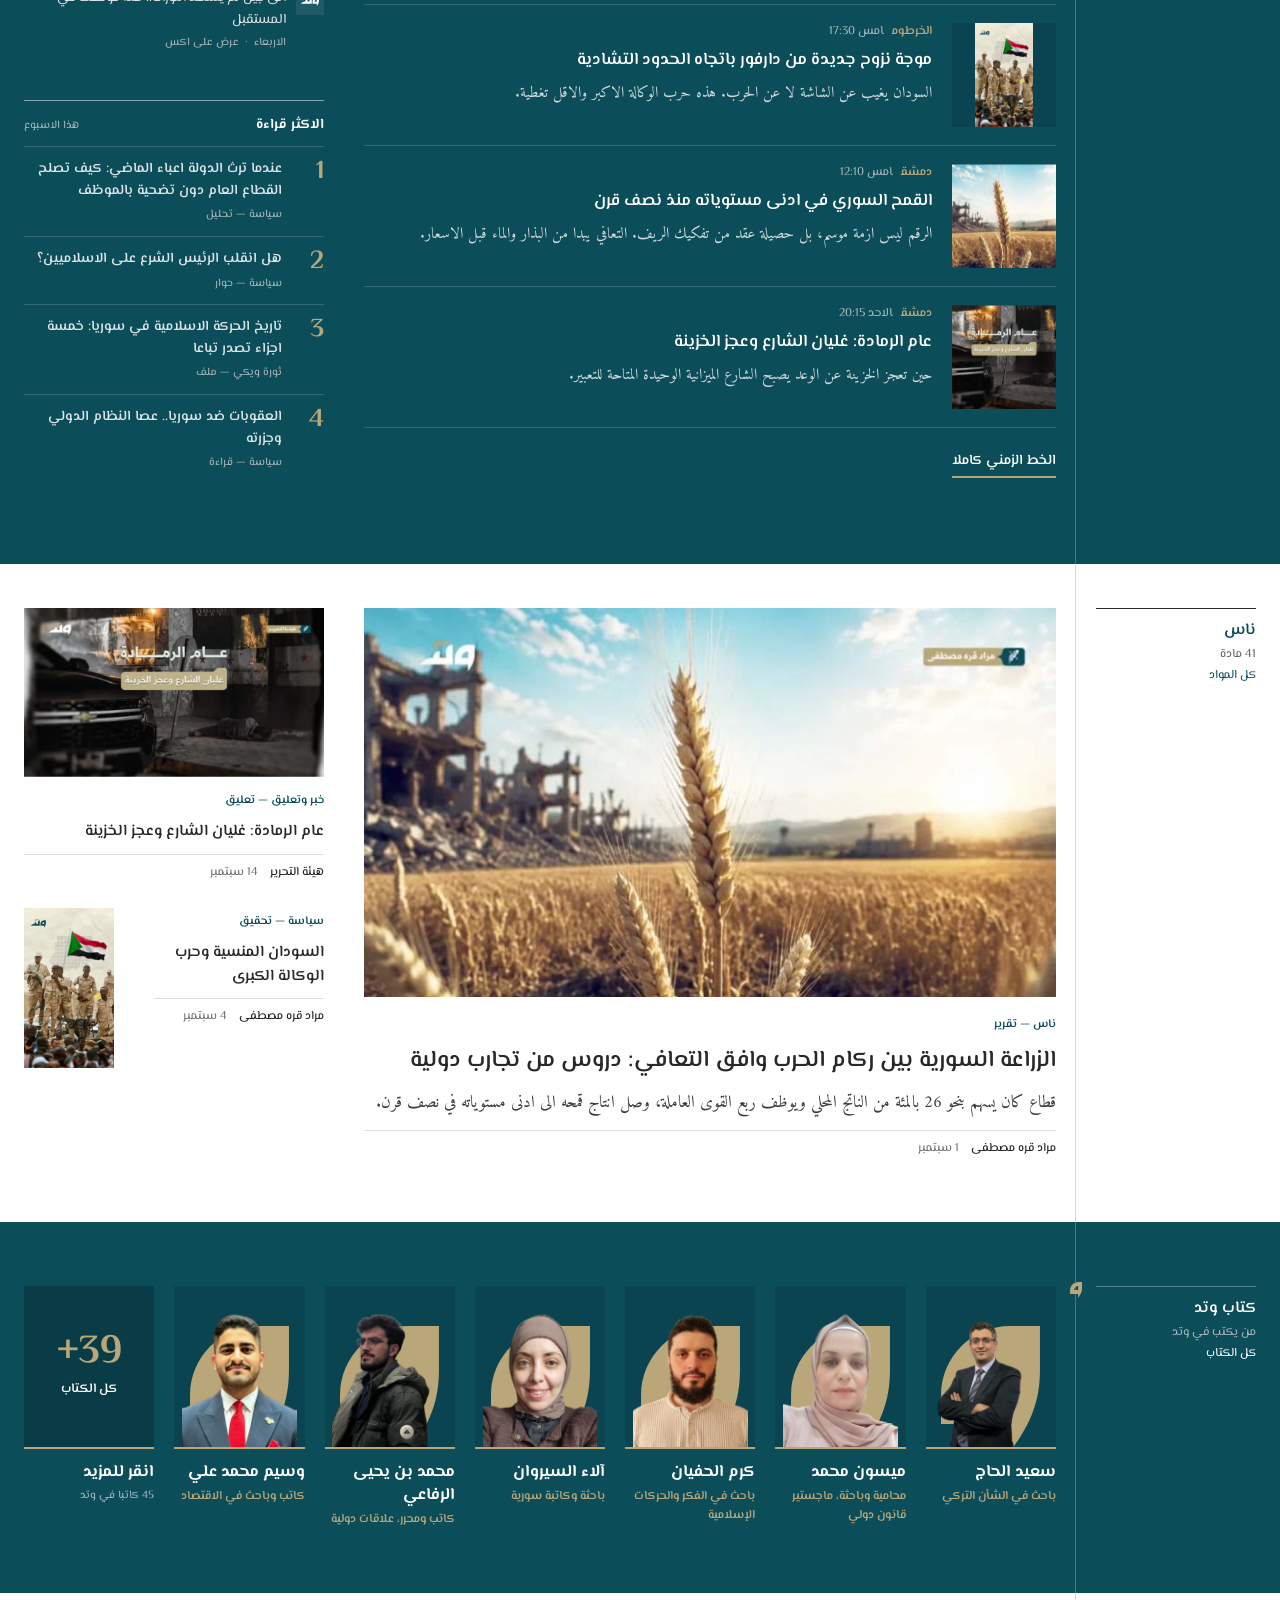
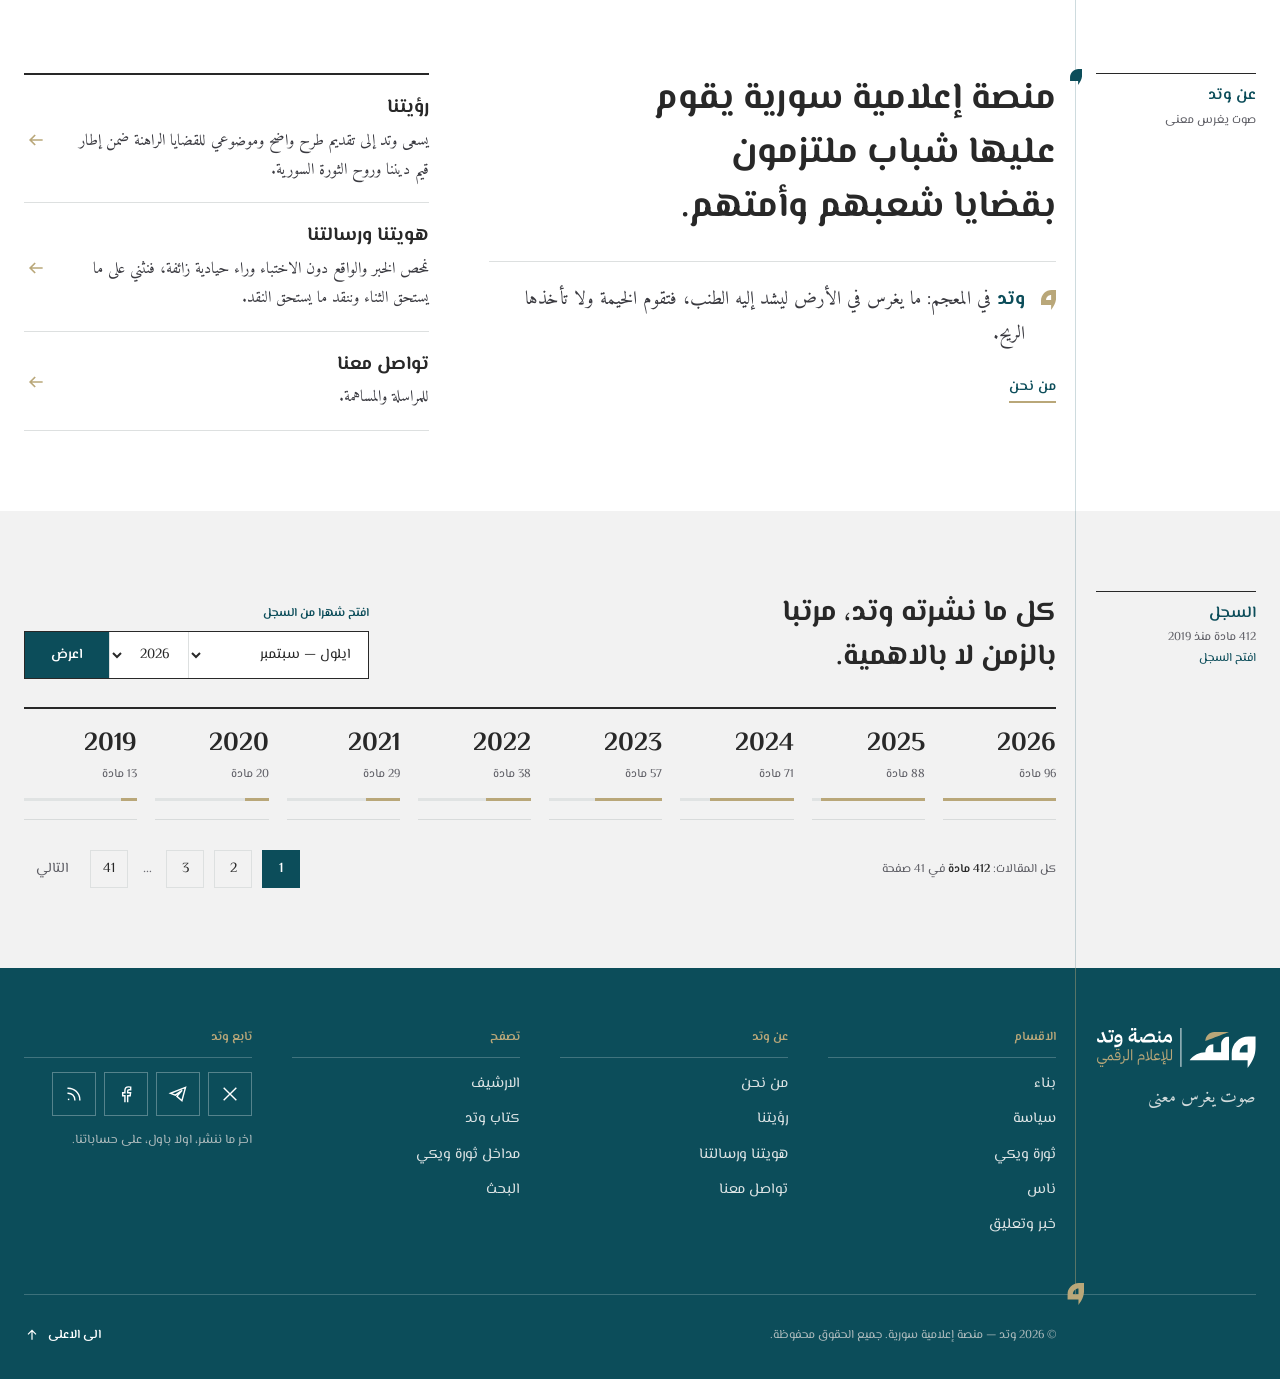
==== commit ff340a8e: "Remaining pages: motion, working interactions and the site's real writers - Category: the type tabs " ====
--- a/index.html
+++ b/index.html
@@ -10,7 +10,7 @@
 <link rel="preconnect" href="https://fonts.googleapis.com">
 <link rel="preconnect" href="https://fonts.gstatic.com" crossorigin>
 <link rel="stylesheet" href="https://fonts.googleapis.com/css2?family=El+Messiri:wght@400;500;600;700&family=Amiri:wght@400;700&display=swap">
-<link rel="stylesheet" href="assets/css/watad.css?v=13">
+<link rel="stylesheet" href="assets/css/watad.css?v=14">
 </head>
 <body>
 <a class="skip" href="#main">تخط الى المحتوى</a>
@@ -35,7 +35,7 @@
 </header>
 <div class="drawer" data-drawer role="dialog" aria-modal="true" aria-label="القائمة">
  <div class="drawer__top"><svg viewBox="0 0 90.11 49.2" xmlns="http://www.w3.org/2000/svg" width="51.3" height="28" aria-hidden="true"><g><g><path fill="#FFFFFF" d="M80.31,6.21c-12.6,0-22.82,10.22-22.82,22.82v9.55h21.75s0,10.62,0,10.62c7.06-9.56,10.88-16.77,10.88-28.66V6.21h-9.8ZM79.23,27.96h-10.88c0-6.01,4.87-10.88,10.88-10.88v10.88Z"/><path fill="#FFFFFF" d="M53.81,6.15v32.43H0l.12-.16c5.01-6.74,12.92-10.72,21.32-10.72h0c0-6.01,4.87-10.88,10.88-10.88v10.88h10.62v-10.68c0-6.01,4.87-10.88,10.88-10.88Z"/></g><path fill="#B9A779" d="M21.38,12.3h0c0-6.79,5.51-12.3,12.3-12.3h20.13S21.38,12.3,21.38,12.3Z"/></g></svg><button class="icon-btn" type="button" data-drawer-close aria-label="اغلاق" style="color:#fff"><svg viewBox="0 0 24 24" fill="none" stroke="currentColor" stroke-width="1.8" aria-hidden="true"><path d="M5 5l14 14M19 5L5 19"/></svg></button></div>
- <nav style="margin-top:26px" aria-label="القائمة الرئيسية"><a href="index.html" aria-current="page">الرئيسية<span></span></a><a href="category.html">بناء<span>96 مادة</span></a><a href="category.html">سياسة<span>164 مادة</span></a><a href="category.html">ثورة ويكي<span>83 مادة</span></a><a href="category.html">ناس<span>41 مادة</span></a><a href="news.html">خبر وتعليق<span>28 مادة</span></a><a href="archive.html">الارشيف<span>412 مادة</span></a><a href="writers.html">كتاب وتد<span>ثمانية كتاب</span></a></nav>
+ <nav style="margin-top:26px" aria-label="القائمة الرئيسية"><a href="index.html" aria-current="page">الرئيسية<span></span></a><a href="category.html">بناء<span>96 مادة</span></a><a href="category.html">سياسة<span>164 مادة</span></a><a href="category.html">ثورة ويكي<span>83 مادة</span></a><a href="category.html">ناس<span>41 مادة</span></a><a href="news.html">خبر وتعليق<span>28 مادة</span></a><a href="archive.html">الارشيف<span>412 مادة</span></a><a href="writers.html">كتاب وتد<span>45 كاتبا</span></a></nav>
  <div class="drawer__more"><a href="about.html">من نحن</a><a href="#">تواصل معنا</a></div>
 </div>
 <div class="search-overlay" data-search-overlay role="dialog" aria-modal="true" aria-label="البحث">
@@ -78,7 +78,7 @@
   <div>
    <article class="story" style="max-width:560px"><span class="story__title t-m" style="margin-top:0">اين ولت انفة العرب؟</span>
     <p class="dek story__dek">حين تصير الكرامة بندا في التفاوض لا شرطا له، يصبح السؤال عن الانفة سؤالا سياسيا لا اخلاقيا. اربعة الواح هذا الاسبوع تدور حول السؤال نفسه من زوايا مختلفة.</p><a class="stretched" href="article.html" aria-label="اين ولت انفة العرب؟"></a></article>
-   <div class="boards__strip strip"><article class="story"><img class="poster" src="assets/img/posts/p10.jpg" alt="الى جيل لم يشهد الثورات.. هذا موقعك في المستقبل" width="540" height="960" loading="lazy"><div style="margin-top:10px"><span class="kicker">بناء — افتتاحية</span></div><div class="byline"><a href="author.html"><b>هيئة التحرير</b></a></div><a class="stretched" href="article.html" aria-label="الى جيل لم يشهد الثورات.. هذا موقعك في المستقبل"></a></article><article class="story"><img class="poster" src="assets/img/posts/p04.jpg" alt="هل انقلب الرئيس الشرع على الاسلاميين؟" width="540" height="960" loading="lazy"><div style="margin-top:10px"><span class="kicker">سياسة — حوار</span></div><div class="byline"><a href="author.html"><b>كرم الدحيان</b></a></div><a class="stretched" href="article.html" aria-label="هل انقلب الرئيس الشرع على الاسلاميين؟"></a></article><article class="story"><img class="poster" src="assets/img/posts/p08.jpg" alt="مناوشات ما قبل الحرب: سوريا في مواجهة عقيدة اسرائيل القتالية الجديدة" width="540" height="960" loading="lazy"><div style="margin-top:10px"><span class="kicker">سياسة — تحليل</span></div><div class="byline"><a href="author.html"><b>سعيد الحاج</b></a></div><a class="stretched" href="article.html" aria-label="مناوشات ما قبل الحرب: سوريا في مواجهة عقيدة اسرائيل القتالية الجديدة"></a></article></div>
+   <div class="boards__strip strip"><article class="story"><img class="poster" src="assets/img/posts/p10.jpg" alt="الى جيل لم يشهد الثورات.. هذا موقعك في المستقبل" width="540" height="960" loading="lazy"><div style="margin-top:10px"><span class="kicker">بناء — افتتاحية</span></div><div class="byline"><a href="author.html"><b>هيئة التحرير</b></a></div><a class="stretched" href="article.html" aria-label="الى جيل لم يشهد الثورات.. هذا موقعك في المستقبل"></a></article><article class="story"><img class="poster" src="assets/img/posts/p04.jpg" alt="هل انقلب الرئيس الشرع على الاسلاميين؟" width="540" height="960" loading="lazy"><div style="margin-top:10px"><span class="kicker">سياسة — حوار</span></div><div class="byline"><a href="author.html"><b>كرم الحفيان</b></a></div><a class="stretched" href="article.html" aria-label="هل انقلب الرئيس الشرع على الاسلاميين؟"></a></article><article class="story"><img class="poster" src="assets/img/posts/p08.jpg" alt="مناوشات ما قبل الحرب: سوريا في مواجهة عقيدة اسرائيل القتالية الجديدة" width="540" height="960" loading="lazy"><div style="margin-top:10px"><span class="kicker">سياسة — تحليل</span></div><div class="byline"><a href="author.html"><b>سعيد الحاج</b></a></div><a class="stretched" href="article.html" aria-label="مناوشات ما قبل الحرب: سوريا في مواجهة عقيدة اسرائيل القتالية الجديدة"></a></article></div>
   </div>
  </div></div></div></section>
 <section class="section " aria-label="سياسة"><div class="container"><div class="l pt-xl">
@@ -113,7 +113,7 @@
    </div>
    <p class="wk-count" data-wiki-count aria-live="polite"><b>6 مداخل</b> في 2026</p>
    <table class="wk-table"><caption class="sr-only">مداخل ثورة ويكي</caption><thead><tr><th scope="col">رقم</th><th scope="col">النوع</th><th scope="col">العنوان</th><th scope="col">الكاتب</th><th scope="col">السنة</th><th aria-hidden="true"></th></tr></thead>
-    <tbody><tr data-year="2026" data-img="assets/img/posts/p10.jpg"><td class="wk-n">083</td><td class="wk-type">افتتاحية</td><td class="wk-title"><a href="article.html">الى جيل لم يشهد الثورات.. هذا موقعك في المستقبل</a></td><td class="wk-author">هيئة التحرير</td><td class="wk-year">2026</td><td class="wk-go" aria-hidden="true"></td></tr><tr data-year="2026"><td class="wk-n">082</td><td class="wk-type">مقال</td><td class="wk-title"><a href="article.html">شعرة معاوية: المسلم والدولة بعد سقوط الاسد</a></td><td class="wk-author">بارق الشقران</td><td class="wk-year">2026</td><td class="wk-go" aria-hidden="true"></td></tr><tr data-year="2026" data-img="assets/img/posts/p11.jpg"><td class="wk-n">081</td><td class="wk-type">ريبورتاج</td><td class="wk-title"><a href="article.html">عزف على وتر الهوامش</a></td><td class="wk-author">ميسون محمد</td><td class="wk-year">2026</td><td class="wk-go" aria-hidden="true"></td></tr><tr data-year="2026"><td class="wk-n">080</td><td class="wk-type">سيرة</td><td class="wk-title"><a href="article.html">منظر الجهاد في الشام ابو يزن الشامي</a></td><td class="wk-author">محمد بن يحيى الرفاعي</td><td class="wk-year">2026</td><td class="wk-go" aria-hidden="true"></td></tr><tr data-year="2026" data-img="assets/img/posts/p05.jpg"><td class="wk-n">079</td><td class="wk-type">شهادة</td><td class="wk-title"><a href="article.html">احاديث الركام وميراث البنادق في حمص القديمة</a></td><td class="wk-author">تمام الحمصي</td><td class="wk-year">2026</td><td class="wk-go" aria-hidden="true"></td></tr><tr data-year="2026" data-img="assets/img/posts/p06.jpg"><td class="wk-n">078</td><td class="wk-type">ملف</td><td class="wk-title"><a href="article.html">تاريخ الحركة الاسلامية في سوريا</a></td><td class="wk-author">بارق الشقران</td><td class="wk-year">2026</td><td class="wk-go" aria-hidden="true"></td></tr><tr data-year="2025" hidden><td class="wk-n">077</td><td class="wk-type">سيرة</td><td class="wk-title"><a href="article.html">عبد الباسط الساروت: حارس المرمى ومنشد الساحات</a></td><td class="wk-author">تمام الحمصي</td><td class="wk-year">2025</td><td class="wk-go" aria-hidden="true"></td></tr><tr data-year="2025" hidden><td class="wk-n">076</td><td class="wk-type">تسلسل زمني</td><td class="wk-title"><a href="article.html">حصار حمص القديمة يوما بيوم</a></td><td class="wk-author">تمام الحمصي</td><td class="wk-year">2025</td><td class="wk-go" aria-hidden="true"></td></tr><tr data-year="2025" hidden><td class="wk-n">075</td><td class="wk-type">وثيقة</td><td class="wk-title"><a href="article.html">بيانات التنسيقيات الاولى</a></td><td class="wk-author">هيئة التحرير</td><td class="wk-year">2025</td><td class="wk-go" aria-hidden="true"></td></tr><tr data-year="2025" hidden><td class="wk-n">074</td><td class="wk-type">ملف</td><td class="wk-title"><a href="article.html">المعتقلون: خرائط السجون وشهادات الناجين</a></td><td class="wk-author">ميسون محمد</td><td class="wk-year">2025</td><td class="wk-go" aria-hidden="true"></td></tr><tr data-year="2025" hidden><td class="wk-n">073</td><td class="wk-type">شهادة</td><td class="wk-title"><a href="article.html">الخروج الاخير من داريا</a></td><td class="wk-author">مراد قره مصطفى</td><td class="wk-year">2025</td><td class="wk-go" aria-hidden="true"></td></tr><tr data-year="2025" hidden><td class="wk-n">072</td><td class="wk-type">سيرة</td><td class="wk-title"><a href="article.html">غياث مطر: الورد والماء</a></td><td class="wk-author">محمد بن يحيى الرفاعي</td><td class="wk-year">2025</td><td class="wk-go" aria-hidden="true"></td></tr><tr data-year="2024" hidden><td class="wk-n">063</td><td class="wk-type">ريبورتاج</td><td class="wk-title"><a href="article.html">اسواق ادلب بعد عقد من الحرب</a></td><td class="wk-author">مراد قره مصطفى</td><td class="wk-year">2024</td><td class="wk-go" aria-hidden="true"></td></tr><tr data-year="2024" hidden><td class="wk-n">062</td><td class="wk-type">ملف</td><td class="wk-title"><a href="article.html">المجالس المحلية: الحكم من تحت</a></td><td class="wk-author">بارق الشقران</td><td class="wk-year">2024</td><td class="wk-go" aria-hidden="true"></td></tr><tr data-year="2024" hidden><td class="wk-n">061</td><td class="wk-type">يوميات</td><td class="wk-title"><a href="article.html">يوميات الحصار في الغوطة الشرقية</a></td><td class="wk-author">ميسون محمد</td><td class="wk-year">2024</td><td class="wk-go" aria-hidden="true"></td></tr><tr data-year="2024" hidden><td class="wk-n">060</td><td class="wk-type">سيرة</td><td class="wk-title"><a href="article.html">حمزة الخطيب: الصورة التي هزت البلاد</a></td><td class="wk-author">هيئة التحرير</td><td class="wk-year">2024</td><td class="wk-go" aria-hidden="true"></td></tr><tr data-year="2024" hidden><td class="wk-n">059</td><td class="wk-type">شهادة</td><td class="wk-title"><a href="article.html">طبيب في مستشفى ميداني</a></td><td class="wk-author">تمام الحمصي</td><td class="wk-year">2024</td><td class="wk-go" aria-hidden="true"></td></tr><tr data-year="2024" hidden><td class="wk-n">058</td><td class="wk-type">خريطة</td><td class="wk-title"><a href="article.html">خرائط السيطرة من 2012 الى 2020</a></td><td class="wk-author">سعيد الحاج</td><td class="wk-year">2024</td><td class="wk-go" aria-hidden="true"></td></tr><tr data-year="2023" hidden><td class="wk-n">050</td><td class="wk-type">ملف</td><td class="wk-title"><a href="article.html">زلزال الشمال: الايام العشرة الاولى</a></td><td class="wk-author">مراد قره مصطفى</td><td class="wk-year">2023</td><td class="wk-go" aria-hidden="true"></td></tr><tr data-year="2023" hidden><td class="wk-n">049</td><td class="wk-type">شهادة</td><td class="wk-title"><a href="article.html">من تحت الركام في جنديرس</a></td><td class="wk-author">تمام الحمصي</td><td class="wk-year">2023</td><td class="wk-go" aria-hidden="true"></td></tr><tr data-year="2023" hidden><td class="wk-n">048</td><td class="wk-type">تسلسل زمني</td><td class="wk-title"><a href="article.html">الطريق الى اتفاق اذار 2020</a></td><td class="wk-author">سعيد الحاج</td><td class="wk-year">2023</td><td class="wk-go" aria-hidden="true"></td></tr><tr data-year="2023" hidden><td class="wk-n">047</td><td class="wk-type">سيرة</td><td class="wk-title"><a href="article.html">مي سكاف: الفنانة في الشارع</a></td><td class="wk-author">ميسون محمد</td><td class="wk-year">2023</td><td class="wk-go" aria-hidden="true"></td></tr><tr data-year="2023" hidden><td class="wk-n">046</td><td class="wk-type">ريبورتاج</td><td class="wk-title"><a href="article.html">المخيمات بعد عقد</a></td><td class="wk-author">مراد قره مصطفى</td><td class="wk-year">2023</td><td class="wk-go" aria-hidden="true"></td></tr><tr data-year="2023" hidden><td class="wk-n">045</td><td class="wk-type">وثيقة</td><td class="wk-title"><a href="article.html">لافتات كفرنبل</a></td><td class="wk-author">هيئة التحرير</td><td class="wk-year">2023</td><td class="wk-go" aria-hidden="true"></td></tr><tr data-year="2022" hidden><td class="wk-n">038</td><td class="wk-type">ملف</td><td class="wk-title"><a href="article.html">الاعلام البديل في الثورة</a></td><td class="wk-author">بارق الشقران</td><td class="wk-year">2022</td><td class="wk-go" aria-hidden="true"></td></tr><tr data-year="2022" hidden><td class="wk-n">037</td><td class="wk-type">شهادة</td><td class="wk-title"><a href="article.html">مصور على خطوط التماس</a></td><td class="wk-author">كرم الدحيان</td><td class="wk-year">2022</td><td class="wk-go" aria-hidden="true"></td></tr><tr data-year="2022" hidden><td class="wk-n">036</td><td class="wk-type">سيرة</td><td class="wk-title"><a href="article.html">رزان زيتونة: التوثيق حتى الغياب</a></td><td class="wk-author">ميسون محمد</td><td class="wk-year">2022</td><td class="wk-go" aria-hidden="true"></td></tr><tr data-year="2022" hidden><td class="wk-n">035</td><td class="wk-type">تسلسل زمني</td><td class="wk-title"><a href="article.html">حلب من 2012 الى 2016</a></td><td class="wk-author">سعيد الحاج</td><td class="wk-year">2022</td><td class="wk-go" aria-hidden="true"></td></tr><tr data-year="2022" hidden><td class="wk-n">034</td><td class="wk-type">ريبورتاج</td><td class="wk-title"><a href="article.html">مدارس تحت الارض</a></td><td class="wk-author">مراد قره مصطفى</td><td class="wk-year">2022</td><td class="wk-go" aria-hidden="true"></td></tr><tr data-year="2022" hidden><td class="wk-n">033</td><td class="wk-type">وثيقة</td><td class="wk-title"><a href="article.html">اغاني الساحات</a></td><td class="wk-author">هيئة التحرير</td><td class="wk-year">2022</td><td class="wk-go" aria-hidden="true"></td></tr><tr data-year="2021" hidden><td class="wk-n">027</td><td class="wk-type">ملف</td><td class="wk-title"><a href="article.html">التهجير القسري: الباصات الخضراء</a></td><td class="wk-author">كرم الدحيان</td><td class="wk-year">2021</td><td class="wk-go" aria-hidden="true"></td></tr><tr data-year="2021" hidden><td class="wk-n">026</td><td class="wk-type">شهادة</td><td class="wk-title"><a href="article.html">ليلة الكيماوي في الغوطة</a></td><td class="wk-author">تمام الحمصي</td><td class="wk-year">2021</td><td class="wk-go" aria-hidden="true"></td></tr><tr data-year="2021" hidden><td class="wk-n">025</td><td class="wk-type">سيرة</td><td class="wk-title"><a href="article.html">الشيخ احمد الصياصنة والجامع العمري</a></td><td class="wk-author">محمد بن يحيى الرفاعي</td><td class="wk-year">2021</td><td class="wk-go" aria-hidden="true"></td></tr><tr data-year="2021" hidden><td class="wk-n">024</td><td class="wk-type">ريبورتاج</td><td class="wk-title"><a href="article.html">السوريون في المنافي</a></td><td class="wk-author">ميسون محمد</td><td class="wk-year">2021</td><td class="wk-go" aria-hidden="true"></td></tr><tr data-year="2021" hidden><td class="wk-n">023</td><td class="wk-type">تسلسل زمني</td><td class="wk-title"><a href="article.html">من الحراك السلمي الى السلاح</a></td><td class="wk-author">بارق الشقران</td><td class="wk-year">2021</td><td class="wk-go" aria-hidden="true"></td></tr><tr data-year="2021" hidden><td class="wk-n">022</td><td class="wk-type">خريطة</td><td class="wk-title"><a href="article.html">خرائط النزوح</a></td><td class="wk-author">مراد قره مصطفى</td><td class="wk-year">2021</td><td class="wk-go" aria-hidden="true"></td></tr><tr data-year="2020" hidden><td class="wk-n">017</td><td class="wk-type">ملف</td><td class="wk-title"><a href="article.html">الجيش الحر: البدايات</a></td><td class="wk-author">كرم الدحيان</td><td class="wk-year">2020</td><td class="wk-go" aria-hidden="true"></td></tr><tr data-year="2020" hidden><td class="wk-n">016</td><td class="wk-type">شهادة</td><td class="wk-title"><a href="article.html">المظاهرة الاولى في سوق الحميدية</a></td><td class="wk-author">هيئة التحرير</td><td class="wk-year">2020</td><td class="wk-go" aria-hidden="true"></td></tr><tr data-year="2020" hidden><td class="wk-n">015</td><td class="wk-type">سيرة</td><td class="wk-title"><a href="article.html">باسل شحادة: الكاميرا في حمص</a></td><td class="wk-author">ميسون محمد</td><td class="wk-year">2020</td><td class="wk-go" aria-hidden="true"></td></tr><tr data-year="2020" hidden><td class="wk-n">014</td><td class="wk-type">وثيقة</td><td class="wk-title"><a href="article.html">شعارات الايام الاولى</a></td><td class="wk-author">هيئة التحرير</td><td class="wk-year">2020</td><td class="wk-go" aria-hidden="true"></td></tr><tr data-year="2020" hidden><td class="wk-n">013</td><td class="wk-type">تسلسل زمني</td><td class="wk-title"><a href="article.html">جمعة بعد جمعة: اسماء الجمع في 2011</a></td><td class="wk-author">بارق الشقران</td><td class="wk-year">2020</td><td class="wk-go" aria-hidden="true"></td></tr><tr data-year="2020" hidden><td class="wk-n">012</td><td class="wk-type">ريبورتاج</td><td class="wk-title"><a href="article.html">حمص عاصمة الثورة</a></td><td class="wk-author">تمام الحمصي</td><td class="wk-year">2020</td><td class="wk-go" aria-hidden="true"></td></tr><tr data-year="2019" hidden><td class="wk-n">008</td><td class="wk-type">ملف</td><td class="wk-title"><a href="article.html">درعا: الشرارة</a></td><td class="wk-author">بارق الشقران</td><td class="wk-year">2019</td><td class="wk-go" aria-hidden="true"></td></tr><tr data-year="2019" hidden><td class="wk-n">007</td><td class="wk-type">شهادة</td><td class="wk-title"><a href="article.html">اطفال درعا وجدران المدرسة</a></td><td class="wk-author">هيئة التحرير</td><td class="wk-year">2019</td><td class="wk-go" aria-hidden="true"></td></tr><tr data-year="2019" hidden><td class="wk-n">006</td><td class="wk-type">ريبورتاج</td><td class="wk-title"><a href="article.html">حماة: الساحة التي غنت</a></td><td class="wk-author">تمام الحمصي</td><td class="wk-year">2019</td><td class="wk-go" aria-hidden="true"></td></tr><tr data-year="2019" hidden><td class="wk-n">005</td><td class="wk-type">تسلسل زمني</td><td class="wk-title"><a href="article.html">اذار 2011 يوما بيوم</a></td><td class="wk-author">سعيد الحاج</td><td class="wk-year">2019</td><td class="wk-go" aria-hidden="true"></td></tr><tr data-year="2019" hidden><td class="wk-n">004</td><td class="wk-type">وثيقة</td><td class="wk-title"><a href="article.html">دفاتر التنسيقيات</a></td><td class="wk-author">هيئة التحرير</td><td class="wk-year">2019</td><td class="wk-go" aria-hidden="true"></td></tr><tr data-year="2019" hidden><td class="wk-n">003</td><td class="wk-type">ريبورتاج</td><td class="wk-title"><a href="article.html">اعتصام الساعة في حمص</a></td><td class="wk-author">تمام الحمصي</td><td class="wk-year">2019</td><td class="wk-go" aria-hidden="true"></td></tr></tbody></table>
+    <tbody><tr data-year="2026" data-img="assets/img/posts/p10.jpg"><td class="wk-n">083</td><td class="wk-type">افتتاحية</td><td class="wk-title"><a href="article.html">الى جيل لم يشهد الثورات.. هذا موقعك في المستقبل</a></td><td class="wk-author">هيئة التحرير</td><td class="wk-year">2026</td><td class="wk-go" aria-hidden="true"></td></tr><tr data-year="2026"><td class="wk-n">082</td><td class="wk-type">مقال</td><td class="wk-title"><a href="article.html">شعرة معاوية: المسلم والدولة بعد سقوط الاسد</a></td><td class="wk-author">بارق الشقران</td><td class="wk-year">2026</td><td class="wk-go" aria-hidden="true"></td></tr><tr data-year="2026" data-img="assets/img/posts/p11.jpg"><td class="wk-n">081</td><td class="wk-type">ريبورتاج</td><td class="wk-title"><a href="article.html">عزف على وتر الهوامش</a></td><td class="wk-author">ميسون محمد</td><td class="wk-year">2026</td><td class="wk-go" aria-hidden="true"></td></tr><tr data-year="2026"><td class="wk-n">080</td><td class="wk-type">سيرة</td><td class="wk-title"><a href="article.html">منظر الجهاد في الشام ابو يزن الشامي</a></td><td class="wk-author">محمد بن يحيى الرفاعي</td><td class="wk-year">2026</td><td class="wk-go" aria-hidden="true"></td></tr><tr data-year="2026" data-img="assets/img/posts/p05.jpg"><td class="wk-n">079</td><td class="wk-type">شهادة</td><td class="wk-title"><a href="article.html">احاديث الركام وميراث البنادق في حمص القديمة</a></td><td class="wk-author">تمام الحمصي</td><td class="wk-year">2026</td><td class="wk-go" aria-hidden="true"></td></tr><tr data-year="2026" data-img="assets/img/posts/p06.jpg"><td class="wk-n">078</td><td class="wk-type">ملف</td><td class="wk-title"><a href="article.html">تاريخ الحركة الاسلامية في سوريا</a></td><td class="wk-author">بارق الشقران</td><td class="wk-year">2026</td><td class="wk-go" aria-hidden="true"></td></tr><tr data-year="2025" hidden><td class="wk-n">077</td><td class="wk-type">سيرة</td><td class="wk-title"><a href="article.html">عبد الباسط الساروت: حارس المرمى ومنشد الساحات</a></td><td class="wk-author">تمام الحمصي</td><td class="wk-year">2025</td><td class="wk-go" aria-hidden="true"></td></tr><tr data-year="2025" hidden><td class="wk-n">076</td><td class="wk-type">تسلسل زمني</td><td class="wk-title"><a href="article.html">حصار حمص القديمة يوما بيوم</a></td><td class="wk-author">تمام الحمصي</td><td class="wk-year">2025</td><td class="wk-go" aria-hidden="true"></td></tr><tr data-year="2025" hidden><td class="wk-n">075</td><td class="wk-type">وثيقة</td><td class="wk-title"><a href="article.html">بيانات التنسيقيات الاولى</a></td><td class="wk-author">هيئة التحرير</td><td class="wk-year">2025</td><td class="wk-go" aria-hidden="true"></td></tr><tr data-year="2025" hidden><td class="wk-n">074</td><td class="wk-type">ملف</td><td class="wk-title"><a href="article.html">المعتقلون: خرائط السجون وشهادات الناجين</a></td><td class="wk-author">ميسون محمد</td><td class="wk-year">2025</td><td class="wk-go" aria-hidden="true"></td></tr><tr data-year="2025" hidden><td class="wk-n">073</td><td class="wk-type">شهادة</td><td class="wk-title"><a href="article.html">الخروج الاخير من داريا</a></td><td class="wk-author">مراد قره مصطفى</td><td class="wk-year">2025</td><td class="wk-go" aria-hidden="true"></td></tr><tr data-year="2025" hidden><td class="wk-n">072</td><td class="wk-type">سيرة</td><td class="wk-title"><a href="article.html">غياث مطر: الورد والماء</a></td><td class="wk-author">محمد بن يحيى الرفاعي</td><td class="wk-year">2025</td><td class="wk-go" aria-hidden="true"></td></tr><tr data-year="2024" hidden><td class="wk-n">063</td><td class="wk-type">ريبورتاج</td><td class="wk-title"><a href="article.html">اسواق ادلب بعد عقد من الحرب</a></td><td class="wk-author">مراد قره مصطفى</td><td class="wk-year">2024</td><td class="wk-go" aria-hidden="true"></td></tr><tr data-year="2024" hidden><td class="wk-n">062</td><td class="wk-type">ملف</td><td class="wk-title"><a href="article.html">المجالس المحلية: الحكم من تحت</a></td><td class="wk-author">بارق الشقران</td><td class="wk-year">2024</td><td class="wk-go" aria-hidden="true"></td></tr><tr data-year="2024" hidden><td class="wk-n">061</td><td class="wk-type">يوميات</td><td class="wk-title"><a href="article.html">يوميات الحصار في الغوطة الشرقية</a></td><td class="wk-author">ميسون محمد</td><td class="wk-year">2024</td><td class="wk-go" aria-hidden="true"></td></tr><tr data-year="2024" hidden><td class="wk-n">060</td><td class="wk-type">سيرة</td><td class="wk-title"><a href="article.html">حمزة الخطيب: الصورة التي هزت البلاد</a></td><td class="wk-author">هيئة التحرير</td><td class="wk-year">2024</td><td class="wk-go" aria-hidden="true"></td></tr><tr data-year="2024" hidden><td class="wk-n">059</td><td class="wk-type">شهادة</td><td class="wk-title"><a href="article.html">طبيب في مستشفى ميداني</a></td><td class="wk-author">تمام الحمصي</td><td class="wk-year">2024</td><td class="wk-go" aria-hidden="true"></td></tr><tr data-year="2024" hidden><td class="wk-n">058</td><td class="wk-type">خريطة</td><td class="wk-title"><a href="article.html">خرائط السيطرة من 2012 الى 2020</a></td><td class="wk-author">سعيد الحاج</td><td class="wk-year">2024</td><td class="wk-go" aria-hidden="true"></td></tr><tr data-year="2023" hidden><td class="wk-n">050</td><td class="wk-type">ملف</td><td class="wk-title"><a href="article.html">زلزال الشمال: الايام العشرة الاولى</a></td><td class="wk-author">مراد قره مصطفى</td><td class="wk-year">2023</td><td class="wk-go" aria-hidden="true"></td></tr><tr data-year="2023" hidden><td class="wk-n">049</td><td class="wk-type">شهادة</td><td class="wk-title"><a href="article.html">من تحت الركام في جنديرس</a></td><td class="wk-author">تمام الحمصي</td><td class="wk-year">2023</td><td class="wk-go" aria-hidden="true"></td></tr><tr data-year="2023" hidden><td class="wk-n">048</td><td class="wk-type">تسلسل زمني</td><td class="wk-title"><a href="article.html">الطريق الى اتفاق اذار 2020</a></td><td class="wk-author">سعيد الحاج</td><td class="wk-year">2023</td><td class="wk-go" aria-hidden="true"></td></tr><tr data-year="2023" hidden><td class="wk-n">047</td><td class="wk-type">سيرة</td><td class="wk-title"><a href="article.html">مي سكاف: الفنانة في الشارع</a></td><td class="wk-author">ميسون محمد</td><td class="wk-year">2023</td><td class="wk-go" aria-hidden="true"></td></tr><tr data-year="2023" hidden><td class="wk-n">046</td><td class="wk-type">ريبورتاج</td><td class="wk-title"><a href="article.html">المخيمات بعد عقد</a></td><td class="wk-author">مراد قره مصطفى</td><td class="wk-year">2023</td><td class="wk-go" aria-hidden="true"></td></tr><tr data-year="2023" hidden><td class="wk-n">045</td><td class="wk-type">وثيقة</td><td class="wk-title"><a href="article.html">لافتات كفرنبل</a></td><td class="wk-author">هيئة التحرير</td><td class="wk-year">2023</td><td class="wk-go" aria-hidden="true"></td></tr><tr data-year="2022" hidden><td class="wk-n">038</td><td class="wk-type">ملف</td><td class="wk-title"><a href="article.html">الاعلام البديل في الثورة</a></td><td class="wk-author">بارق الشقران</td><td class="wk-year">2022</td><td class="wk-go" aria-hidden="true"></td></tr><tr data-year="2022" hidden><td class="wk-n">037</td><td class="wk-type">شهادة</td><td class="wk-title"><a href="article.html">مصور على خطوط التماس</a></td><td class="wk-author">كرم الحفيان</td><td class="wk-year">2022</td><td class="wk-go" aria-hidden="true"></td></tr><tr data-year="2022" hidden><td class="wk-n">036</td><td class="wk-type">سيرة</td><td class="wk-title"><a href="article.html">رزان زيتونة: التوثيق حتى الغياب</a></td><td class="wk-author">ميسون محمد</td><td class="wk-year">2022</td><td class="wk-go" aria-hidden="true"></td></tr><tr data-year="2022" hidden><td class="wk-n">035</td><td class="wk-type">تسلسل زمني</td><td class="wk-title"><a href="article.html">حلب من 2012 الى 2016</a></td><td class="wk-author">سعيد الحاج</td><td class="wk-year">2022</td><td class="wk-go" aria-hidden="true"></td></tr><tr data-year="2022" hidden><td class="wk-n">034</td><td class="wk-type">ريبورتاج</td><td class="wk-title"><a href="article.html">مدارس تحت الارض</a></td><td class="wk-author">مراد قره مصطفى</td><td class="wk-year">2022</td><td class="wk-go" aria-hidden="true"></td></tr><tr data-year="2022" hidden><td class="wk-n">033</td><td class="wk-type">وثيقة</td><td class="wk-title"><a href="article.html">اغاني الساحات</a></td><td class="wk-author">هيئة التحرير</td><td class="wk-year">2022</td><td class="wk-go" aria-hidden="true"></td></tr><tr data-year="2021" hidden><td class="wk-n">027</td><td class="wk-type">ملف</td><td class="wk-title"><a href="article.html">التهجير القسري: الباصات الخضراء</a></td><td class="wk-author">كرم الحفيان</td><td class="wk-year">2021</td><td class="wk-go" aria-hidden="true"></td></tr><tr data-year="2021" hidden><td class="wk-n">026</td><td class="wk-type">شهادة</td><td class="wk-title"><a href="article.html">ليلة الكيماوي في الغوطة</a></td><td class="wk-author">تمام الحمصي</td><td class="wk-year">2021</td><td class="wk-go" aria-hidden="true"></td></tr><tr data-year="2021" hidden><td class="wk-n">025</td><td class="wk-type">سيرة</td><td class="wk-title"><a href="article.html">الشيخ احمد الصياصنة والجامع العمري</a></td><td class="wk-author">محمد بن يحيى الرفاعي</td><td class="wk-year">2021</td><td class="wk-go" aria-hidden="true"></td></tr><tr data-year="2021" hidden><td class="wk-n">024</td><td class="wk-type">ريبورتاج</td><td class="wk-title"><a href="article.html">السوريون في المنافي</a></td><td class="wk-author">ميسون محمد</td><td class="wk-year">2021</td><td class="wk-go" aria-hidden="true"></td></tr><tr data-year="2021" hidden><td class="wk-n">023</td><td class="wk-type">تسلسل زمني</td><td class="wk-title"><a href="article.html">من الحراك السلمي الى السلاح</a></td><td class="wk-author">بارق الشقران</td><td class="wk-year">2021</td><td class="wk-go" aria-hidden="true"></td></tr><tr data-year="2021" hidden><td class="wk-n">022</td><td class="wk-type">خريطة</td><td class="wk-title"><a href="article.html">خرائط النزوح</a></td><td class="wk-author">مراد قره مصطفى</td><td class="wk-year">2021</td><td class="wk-go" aria-hidden="true"></td></tr><tr data-year="2020" hidden><td class="wk-n">017</td><td class="wk-type">ملف</td><td class="wk-title"><a href="article.html">الجيش الحر: البدايات</a></td><td class="wk-author">كرم الحفيان</td><td class="wk-year">2020</td><td class="wk-go" aria-hidden="true"></td></tr><tr data-year="2020" hidden><td class="wk-n">016</td><td class="wk-type">شهادة</td><td class="wk-title"><a href="article.html">المظاهرة الاولى في سوق الحميدية</a></td><td class="wk-author">هيئة التحرير</td><td class="wk-year">2020</td><td class="wk-go" aria-hidden="true"></td></tr><tr data-year="2020" hidden><td class="wk-n">015</td><td class="wk-type">سيرة</td><td class="wk-title"><a href="article.html">باسل شحادة: الكاميرا في حمص</a></td><td class="wk-author">ميسون محمد</td><td class="wk-year">2020</td><td class="wk-go" aria-hidden="true"></td></tr><tr data-year="2020" hidden><td class="wk-n">014</td><td class="wk-type">وثيقة</td><td class="wk-title"><a href="article.html">شعارات الايام الاولى</a></td><td class="wk-author">هيئة التحرير</td><td class="wk-year">2020</td><td class="wk-go" aria-hidden="true"></td></tr><tr data-year="2020" hidden><td class="wk-n">013</td><td class="wk-type">تسلسل زمني</td><td class="wk-title"><a href="article.html">جمعة بعد جمعة: اسماء الجمع في 2011</a></td><td class="wk-author">بارق الشقران</td><td class="wk-year">2020</td><td class="wk-go" aria-hidden="true"></td></tr><tr data-year="2020" hidden><td class="wk-n">012</td><td class="wk-type">ريبورتاج</td><td class="wk-title"><a href="article.html">حمص عاصمة الثورة</a></td><td class="wk-author">تمام الحمصي</td><td class="wk-year">2020</td><td class="wk-go" aria-hidden="true"></td></tr><tr data-year="2019" hidden><td class="wk-n">008</td><td class="wk-type">ملف</td><td class="wk-title"><a href="article.html">درعا: الشرارة</a></td><td class="wk-author">بارق الشقران</td><td class="wk-year">2019</td><td class="wk-go" aria-hidden="true"></td></tr><tr data-year="2019" hidden><td class="wk-n">007</td><td class="wk-type">شهادة</td><td class="wk-title"><a href="article.html">اطفال درعا وجدران المدرسة</a></td><td class="wk-author">هيئة التحرير</td><td class="wk-year">2019</td><td class="wk-go" aria-hidden="true"></td></tr><tr data-year="2019" hidden><td class="wk-n">006</td><td class="wk-type">ريبورتاج</td><td class="wk-title"><a href="article.html">حماة: الساحة التي غنت</a></td><td class="wk-author">تمام الحمصي</td><td class="wk-year">2019</td><td class="wk-go" aria-hidden="true"></td></tr><tr data-year="2019" hidden><td class="wk-n">005</td><td class="wk-type">تسلسل زمني</td><td class="wk-title"><a href="article.html">اذار 2011 يوما بيوم</a></td><td class="wk-author">سعيد الحاج</td><td class="wk-year">2019</td><td class="wk-go" aria-hidden="true"></td></tr><tr data-year="2019" hidden><td class="wk-n">004</td><td class="wk-type">وثيقة</td><td class="wk-title"><a href="article.html">دفاتر التنسيقيات</a></td><td class="wk-author">هيئة التحرير</td><td class="wk-year">2019</td><td class="wk-go" aria-hidden="true"></td></tr><tr data-year="2019" hidden><td class="wk-n">003</td><td class="wk-type">ريبورتاج</td><td class="wk-title"><a href="article.html">اعتصام الساعة في حمص</a></td><td class="wk-author">تمام الحمصي</td><td class="wk-year">2019</td><td class="wk-go" aria-hidden="true"></td></tr></tbody></table>
    <p class="wk-empty" data-wiki-empty hidden>لا مداخل تطابق «<span data-wiki-q></span>». <button class="link-accent" type="button" data-wiki-clear>امسح البحث</button></p>
    <div class="wk-foot"><p class="cap">يضاف مدخل جديد كل خميس. الترقيم بحسب تاريخ الادراج في السجل.</p><a class="link-accent" href="archive.html?section=%D8%AB%D9%88%D8%B1%D8%A9%20%D9%88%D9%8A%D9%83%D9%8A">كل المداخل (83)</a></div>
   </div>
@@ -136,7 +136,7 @@
  </div></div></div></section>
 <section class="band  pt-l pb-l" aria-label="كتاب وتد"><div class="axis-layer" aria-hidden="true"><div class="container"><i class="axis"></i></div></div><div class="container section"><div class="l">
  <div class="rail"><span class="wedge"><svg viewBox="0 0 52.46 69.13" xmlns="http://www.w3.org/2000/svg" width="12.1" height="16" aria-hidden="true"><path fill="#0C4D5A" d="M36.7,0C16.43,0,0,16.43,0,36.7v15.35h34.97s0,17.08,0,17.08c11.35-15.37,17.49-26.96,17.49-46.08V0h-15.76ZM34.97,34.97h-17.49c0-9.66,7.83-17.49,17.49-17.49v17.49Z"/></svg></span><div class="rail-label"><b>كتاب وتد</b>من يكتب في وتد<br><a href="writers.html">كل الكتاب</a></div></div>
- <div class="body writers-row"><a class="writer" href="author.html"><span class="writer__pic"><img src="assets/img/writers/placeholder.svg" alt="" width="200" height="250" loading="lazy"></span><b class="writer__name">سعيد الحاج</b><span class="writer__field">الشان التركي</span><small class="writer__count">42 مادة</small></a><a class="writer" href="author.html"><span class="writer__pic"><img src="assets/img/writers/placeholder.svg" alt="" width="200" height="250" loading="lazy"></span><b class="writer__name">ميسون محمد</b><span class="writer__field">اقتصاد سياسي</span><small class="writer__count">18 مادة</small></a><a class="writer" href="author.html"><span class="writer__pic"><img src="assets/img/writers/placeholder.svg" alt="" width="200" height="250" loading="lazy"></span><b class="writer__name">بارق الشقران</b><span class="writer__field">فكر وسياسة</span><small class="writer__count">27 مادة</small></a><a class="writer" href="author.html"><span class="writer__pic"><img src="assets/img/writers/placeholder.svg" alt="" width="200" height="250" loading="lazy"></span><b class="writer__name">مراد قره مصطفى</b><span class="writer__field">تنمية وزراعة</span><small class="writer__count">15 مادة</small></a><a class="writer" href="author.html"><span class="writer__pic"><img src="assets/img/writers/placeholder.svg" alt="" width="200" height="250" loading="lazy"></span><b class="writer__name">تمام الحمصي</b><span class="writer__field">شهادات ميدانية</span><small class="writer__count">31 مادة</small></a><a class="writer" href="author.html"><span class="writer__pic"><img src="assets/img/writers/placeholder.svg" alt="" width="200" height="250" loading="lazy"></span><b class="writer__name">كرم الدحيان</b><span class="writer__field">شؤون داخلية</span><small class="writer__count">22 مادة</small></a><button class="writer writer--more" type="button" data-dialog-open="#writers-modal" aria-haspopup="dialog"><span class="writer__pic"><span class="writer__plus">+2</span><span class="writer__all">كل الكتاب</span></span><b class="writer__name">انقر للمزيد</b><small class="writer__count">ثمانية كتاب في وتد</small></button></div></div></div></section>
+ <div class="body writers-row"><a class="writer" href="author.html"><span class="writer__pic"><img src="assets/img/writers/saeed.webp" alt="" width="480" height="600" loading="lazy"></span><b class="writer__name">سعيد الحاج</b><span class="writer__field">باحث في الشأن التركي</span></a><a class="writer" href="author.html"><span class="writer__pic"><img src="assets/img/writers/maison.webp" alt="" width="480" height="600" loading="lazy"></span><b class="writer__name">ميسون محمد</b><span class="writer__field">محامية وباحثة، ماجستير قانون دولي</span></a><a class="writer" href="author.html"><span class="writer__pic"><img src="assets/img/writers/karam.webp" alt="" width="480" height="600" loading="lazy"></span><b class="writer__name">كرم الحفيان</b><span class="writer__field">باحث في الفكر والحركات الإسلامية</span></a><a class="writer" href="author.html"><span class="writer__pic"><img src="assets/img/writers/kervan.webp" alt="" width="480" height="600" loading="lazy"></span><b class="writer__name">آلاء السيروان</b><span class="writer__field">باحثة وكاتبة سورية</span></a><a class="writer" href="author.html"><span class="writer__pic"><img src="assets/img/writers/mohashim.webp" alt="" width="480" height="600" loading="lazy"></span><b class="writer__name">محمد بن يحيى الرفاعي</b><span class="writer__field">كاتب ومحرر، علاقات دولية</span></a><a class="writer" href="author.html"><span class="writer__pic"><img src="assets/img/writers/waseemali.webp" alt="" width="480" height="600" loading="lazy"></span><b class="writer__name">وسيم محمد علي</b><span class="writer__field">كاتب وباحث في الاقتصاد</span></a><button class="writer writer--more" type="button" data-dialog-open="#writers-modal" aria-haspopup="dialog"><span class="writer__pic"><span class="writer__plus">+39</span><span class="writer__all">كل الكتاب</span></span><b class="writer__name">انقر للمزيد</b><small class="writer__count">45 كاتبا في وتد</small></button></div></div></div></section>
 <section class="section " aria-label="عن وتد"><div class="container"><div class="l pt-xl pb-xl">
  <div class="rail"><span class="wedge"><svg viewBox="0 0 52.46 69.13" xmlns="http://www.w3.org/2000/svg" width="12.1" height="16" aria-hidden="true"><path fill="#0C4D5A" d="M36.7,0C16.43,0,0,16.43,0,36.7v15.35h34.97s0,17.08,0,17.08c11.35-15.37,17.49-26.96,17.49-46.08V0h-15.76Z"/></svg></span><div class="rail-label"><b>عن وتد</b>صوت يغرس معنى</div></div>
  <div class="body wd-about">
@@ -164,9 +164,8 @@
  </div></div></div></section>
 </main>
 <dialog class="modal modal--writers" id="writers-modal" aria-labelledby="wm-title">
- <div class="modal__head"><h2 class="modal__title" id="wm-title">كتاب وتد <small>ثمانية كتاب</small></h2><button class="icon-btn" type="button" data-dialog-close aria-label="اغلاق"><svg viewBox="0 0 24 24" fill="none" stroke="currentColor" stroke-width="1.8" aria-hidden="true"><path d="M5 5l14 14M19 5L5 19"/></svg></button></div>
- <div class="modal__body"><div class="writers-list"><a class="writer writer--row" href="author.html"><span class="writer__pic"><img src="assets/img/writers/placeholder.svg" alt="" width="200" height="250" loading="lazy"></span><b class="writer__name">سعيد الحاج</b><span class="writer__field">الشان التركي</span><small class="writer__count">42 مادة</small></a><a class="writer writer--row" href="author.html"><span class="writer__pic"><img src="assets/img/writers/placeholder.svg" alt="" width="200" height="250" loading="lazy"></span><b class="writer__name">ميسون محمد</b><span class="writer__field">اقتصاد سياسي</span><small class="writer__count">18 مادة</small></a><a class="writer writer--row" href="author.html"><span class="writer__pic"><img src="assets/img/writers/placeholder.svg" alt="" width="200" height="250" loading="lazy"></span><b class="writer__name">بارق الشقران</b><span class="writer__field">فكر وسياسة</span><small class="writer__count">27 مادة</small></a><a class="writer writer--row" href="author.html"><span class="writer__pic"><img src="assets/img/writers/placeholder.svg" alt="" width="200" height="250" loading="lazy"></span><b class="writer__name">مراد قره مصطفى</b><span class="writer__field">تنمية وزراعة</span><small class="writer__count">15 مادة</small></a><a class="writer writer--row" href="author.html"><span class="writer__pic"><img src="assets/img/writers/placeholder.svg" alt="" width="200" height="250" loading="lazy"></span><b class="writer__name">تمام الحمصي</b><span class="writer__field">شهادات ميدانية</span><small class="writer__count">31 مادة</small></a><a class="writer writer--row" href="author.html"><span class="writer__pic"><img src="assets/img/writers/placeholder.svg" alt="" width="200" height="250" loading="lazy"></span><b class="writer__name">كرم الدحيان</b><span class="writer__field">شؤون داخلية</span><small class="writer__count">22 مادة</small></a><a class="writer writer--row" href="author.html"><span class="writer__pic"><img src="assets/img/writers/placeholder.svg" alt="" width="200" height="250" loading="lazy"></span><b class="writer__name">قتيبة الشقران</b><span class="writer__field">بناء ومجتمع</span><small class="writer__count">9 مواد</small></a><a class="writer writer--row" href="author.html"><span class="writer__pic"><img src="assets/img/writers/placeholder.svg" alt="" width="200" height="250" loading="lazy"></span><b class="writer__name">محمد بن يحيى الرفاعي</b><span class="writer__field">سير واعلام</span><small class="writer__count">6 مواد</small></a></div>
-  <a class="link-accent mt-m" href="writers.html">صفحة الكتاب كاملة</a></div>
+ <div class="modal__head"><h2 class="modal__title" id="wm-title">كتاب وتد <small>45 كاتبا</small></h2><button class="icon-btn" type="button" data-dialog-close aria-label="اغلاق"><svg viewBox="0 0 24 24" fill="none" stroke="currentColor" stroke-width="1.8" aria-hidden="true"><path d="M5 5l14 14M19 5L5 19"/></svg></button></div>
+ <div class="modal__body" data-writers><div class="writers-find"><label class="sr-only" for="wmq">ابحث عن كاتب</label><input id="wmq" type="search" placeholder="ابحث باسم الكاتب او اختصاصه" autocomplete="off" data-writers-search></div><div class="writers-list"><a class="writer writer--row" href="author.html" data-writer="اسماعيل عرفة كاتب في وتد"><span class="writer__pic"><img src="assets/img/writers/ismailarafa9.webp" alt="" width="480" height="600" loading="lazy"></span><b class="writer__name">اسماعيل عرفة</b><span class="writer__field">كاتب في وتد</span></a><a class="writer writer--row" href="author.html" data-writer="آلاء السيروان باحثة وكاتبة سورية"><span class="writer__pic"><img src="assets/img/writers/kervan.webp" alt="" width="480" height="600" loading="lazy"></span><b class="writer__name">آلاء السيروان</b><span class="writer__field">باحثة وكاتبة سورية</span></a><a class="writer writer--row" href="author.html" data-writer="أنس خضر باحث في الدراسات الإسلامية"><span class="writer__pic"><img src="assets/img/writers/anasa.webp" alt="" width="480" height="600" loading="lazy"></span><b class="writer__name">أنس خضر</b><span class="writer__field">باحث في الدراسات الإسلامية</span></a><a class="writer writer--row" href="author.html" data-writer="بارق الشقران كاتب في وتد"><span class="writer__pic writer__pic--mono" aria-hidden="true"><span class="writer__mono">ب</span></span><b class="writer__name">بارق الشقران</b><span class="writer__field">كاتب في وتد</span></a><a class="writer writer--row" href="author.html" data-writer="تمام عبد المنعم الحلموشي كاتب في وتد"><span class="writer__pic"><img src="assets/img/writers/tammam.webp" alt="" width="480" height="600" loading="lazy"></span><b class="writer__name">تمام عبد المنعم الحلموشي</b><span class="writer__field">كاتب في وتد</span></a><a class="writer writer--row" href="author.html" data-writer="جاسم الشمري باحث في الشؤون العراقية والإقليمية"><span class="writer__pic"><img src="assets/img/writers/jasim.webp" alt="" width="480" height="600" loading="lazy"></span><b class="writer__name">جاسم الشمري</b><span class="writer__field">باحث في الشؤون العراقية والإقليمية</span></a><a class="writer writer--row" href="author.html" data-writer="خالد بريه كاتب في وتد"><span class="writer__pic"><img src="assets/img/writers/khbreah.webp" alt="" width="480" height="600" loading="lazy"></span><b class="writer__name">خالد بريه</b><span class="writer__field">كاتب في وتد</span></a><a class="writer writer--row" href="author.html" data-writer="راغب محمد كاتب في وتد"><span class="writer__pic writer__pic--mono" aria-hidden="true"><span class="writer__mono">ر</span></span><b class="writer__name">راغب محمد</b><span class="writer__field">كاتب في وتد</span></a><a class="writer writer--row" href="author.html" data-writer="زين العابدين أحمد العگيدي كاتب في وتد"><span class="writer__pic writer__pic--mono" aria-hidden="true"><span class="writer__mono">ز</span></span><b class="writer__name">زين العابدين أحمد العگيدي</b><span class="writer__field">كاتب في وتد</span></a><a class="writer writer--row" href="author.html" data-writer="سامح عودة كاتب في وتد"><span class="writer__pic writer__pic--mono" aria-hidden="true"><span class="writer__mono">س</span></span><b class="writer__name">سامح عودة</b><span class="writer__field">كاتب في وتد</span></a><a class="writer writer--row" href="author.html" data-writer="سعيد الحاج باحث في الشأن التركي"><span class="writer__pic"><img src="assets/img/writers/saeed.webp" alt="" width="480" height="600" loading="lazy"></span><b class="writer__name">سعيد الحاج</b><span class="writer__field">باحث في الشأن التركي</span></a><a class="writer writer--row" href="author.html" data-writer="سيف الدين حزوري كاتب في وتد"><span class="writer__pic writer__pic--mono" aria-hidden="true"><span class="writer__mono">س</span></span><b class="writer__name">سيف الدين حزوري</b><span class="writer__field">كاتب في وتد</span></a><a class="writer writer--row" href="author.html" data-writer="سيف دويدار صحفي وباحث سياسي"><span class="writer__pic"><img src="assets/img/writers/saifff.webp" alt="" width="480" height="600" loading="lazy"></span><b class="writer__name">سيف دويدار</b><span class="writer__field">صحفي وباحث سياسي</span></a><a class="writer writer--row" href="author.html" data-writer="شادي إبراهيم باحث في العلاقات الدولية والشؤون الأمنية"><span class="writer__pic"><img src="assets/img/writers/shadi.webp" alt="" width="480" height="600" loading="lazy"></span><b class="writer__name">شادي إبراهيم</b><span class="writer__field">باحث في العلاقات الدولية والشؤون الأمنية</span></a><a class="writer writer--row" href="author.html" data-writer="عبد الرحمن آل همام كاتب في وتد"><span class="writer__pic writer__pic--mono" aria-hidden="true"><span class="writer__mono">ع</span></span><b class="writer__name">عبد الرحمن آل همام</b><span class="writer__field">كاتب في وتد</span></a><a class="writer writer--row" href="author.html" data-writer="عبد العظيم المغربل باحث اقتصادي"><span class="writer__pic"><img src="assets/img/writers/almugarbil.webp" alt="" width="480" height="600" loading="lazy"></span><b class="writer__name">عبد العظيم المغربل</b><span class="writer__field">باحث اقتصادي</span></a><a class="writer writer--row" href="author.html" data-writer="عبد الله عثمان كاتب في وتد"><span class="writer__pic writer__pic--mono" aria-hidden="true"><span class="writer__mono">ع</span></span><b class="writer__name">عبد الله عثمان</b><span class="writer__field">كاتب في وتد</span></a><a class="writer writer--row" href="author.html" data-writer="عبيد الهاشمي كاتب في وتد"><span class="writer__pic writer__pic--mono" aria-hidden="true"><span class="writer__mono">ع</span></span><b class="writer__name">عبيد الهاشمي</b><span class="writer__field">كاتب في وتد</span></a><a class="writer writer--row" href="author.html" data-writer="علا زين الدين كاتبة في وتد"><span class="writer__pic writer__pic--mono" aria-hidden="true"><span class="writer__mono">ع</span></span><b class="writer__name">علا زين الدين</b><span class="writer__field">كاتبة في وتد</span></a><a class="writer writer--row" href="author.html" data-writer="علاء عوض عثمان باحث في تاريخ صدر الإسلام"><span class="writer__pic"><img src="assets/img/writers/alaaosman.webp" alt="" width="480" height="600" loading="lazy"></span><b class="writer__name">علاء عوض عثمان</b><span class="writer__field">باحث في تاريخ صدر الإسلام</span></a><a class="writer writer--row" href="author.html" data-writer="علي المحيميد كاتب في وتد"><span class="writer__pic"><img src="assets/img/writers/alimoh.webp" alt="" width="480" height="600" loading="lazy"></span><b class="writer__name">علي المحيميد</b><span class="writer__field">كاتب في وتد</span></a><a class="writer writer--row" href="author.html" data-writer="عمر الصباغ معالج نفسي وباحث ميداني"><span class="writer__pic"><img src="assets/img/writers/omarsaba.webp" alt="" width="480" height="600" loading="lazy"></span><b class="writer__name">عمر الصباغ</b><span class="writer__field">معالج نفسي وباحث ميداني</span></a><a class="writer writer--row" href="author.html" data-writer="فاطمة الهادي صحفية سورية"><span class="writer__pic writer__pic--mono" aria-hidden="true"><span class="writer__mono">ف</span></span><b class="writer__name">فاطمة الهادي</b><span class="writer__field">صحفية سورية</span></a><a class="writer writer--row" href="author.html" data-writer="قتيبة الشقران رئيس تحرير منصة وتد"><span class="writer__pic writer__pic--mono" aria-hidden="true"><span class="writer__mono">ق</span></span><b class="writer__name">قتيبة الشقران</b><span class="writer__field">رئيس تحرير منصة وتد</span></a><a class="writer writer--row" href="author.html" data-writer="كرم الحفيان باحث في الفكر والحركات الإسلامية"><span class="writer__pic"><img src="assets/img/writers/karam.webp" alt="" width="480" height="600" loading="lazy"></span><b class="writer__name">كرم الحفيان</b><span class="writer__field">باحث في الفكر والحركات الإسلامية</span></a><a class="writer writer--row" href="author.html" data-writer="لورانس شمالي باحث في الدراسات الأمنية والدفاعية"><span class="writer__pic"><img src="assets/img/writers/lorans.webp" alt="" width="480" height="600" loading="lazy"></span><b class="writer__name">لورانس شمالي</b><span class="writer__field">باحث في الدراسات الأمنية والدفاعية</span></a><a class="writer writer--row" href="author.html" data-writer="محسن الفجر كاتب في العلاقات الدولية"><span class="writer__pic"><img src="assets/img/writers/mohsin.webp" alt="" width="480" height="600" loading="lazy"></span><b class="writer__name">محسن الفجر</b><span class="writer__field">كاتب في العلاقات الدولية</span></a><a class="writer writer--row" href="author.html" data-writer="د. محمد الحاج باحث وناشط سوري"><span class="writer__pic writer__pic--mono" aria-hidden="true"><span class="writer__mono">م</span></span><b class="writer__name">د. محمد الحاج</b><span class="writer__field">باحث وناشط سوري</span></a><a class="writer writer--row" href="author.html" data-writer="محمد السعيد باحث في الشؤون العسكرية والأمنية"><span class="writer__pic"><img src="assets/img/writers/mosaaid.webp" alt="" width="480" height="600" loading="lazy"></span><b class="writer__name">محمد السعيد</b><span class="writer__field">باحث في الشؤون العسكرية والأمنية</span></a><a class="writer writer--row" href="author.html" data-writer="محمد السكري كاتب في وتد"><span class="writer__pic"><img src="assets/img/writers/m_alsukari.webp" alt="" width="480" height="600" loading="lazy"></span><b class="writer__name">محمد السكري</b><span class="writer__field">كاتب في وتد</span></a><a class="writer writer--row" href="author.html" data-writer="محمد بكور كاتب ومدون"><span class="writer__pic writer__pic--mono" aria-hidden="true"><span class="writer__mono">م</span></span><b class="writer__name">محمد بكور</b><span class="writer__field">كاتب ومدون</span></a><a class="writer writer--row" href="author.html" data-writer="محمد بن يحيى الرفاعي كاتب ومحرر، علاقات دولية"><span class="writer__pic"><img src="assets/img/writers/mohashim.webp" alt="" width="480" height="600" loading="lazy"></span><b class="writer__name">محمد بن يحيى الرفاعي</b><span class="writer__field">كاتب ومحرر، علاقات دولية</span></a><a class="writer writer--row" href="author.html" data-writer="محمد حمزة بكر كاتب في وتد"><span class="writer__pic writer__pic--mono" aria-hidden="true"><span class="writer__mono">م</span></span><b class="writer__name">محمد حمزة بكر</b><span class="writer__field">كاتب في وتد</span></a><a class="writer writer--row" href="author.html" data-writer="أ. محمد حورية مدير مركز سوريا للدراسات"><span class="writer__pic"><img src="assets/img/writers/mohorya.webp" alt="" width="480" height="600" loading="lazy"></span><b class="writer__name">أ. محمد حورية</b><span class="writer__field">مدير مركز سوريا للدراسات</span></a><a class="writer writer--row" href="author.html" data-writer="محمد سليمان باحث سياسي في الشؤون السورية"><span class="writer__pic"><img src="assets/img/writers/moslaman.webp" alt="" width="480" height="600" loading="lazy"></span><b class="writer__name">محمد سليمان</b><span class="writer__field">باحث سياسي في الشؤون السورية</span></a><a class="writer writer--row" href="author.html" data-writer="محمد فتوح كاتب في وتد"><span class="writer__pic"><img src="assets/img/writers/ibn_fotoh.webp" alt="" width="480" height="600" loading="lazy"></span><b class="writer__name">محمد فتوح</b><span class="writer__field">كاتب في وتد</span></a><a class="writer writer--row" href="author.html" data-writer="محمود النجار باحث في الشأن السوري"><span class="writer__pic writer__pic--mono" aria-hidden="true"><span class="writer__mono">م</span></span><b class="writer__name">محمود النجار</b><span class="writer__field">باحث في الشأن السوري</span></a><a class="writer writer--row" href="author.html" data-writer="مراد قره مصطفى باحث في الأمن الغذائي"><span class="writer__pic writer__pic--mono" aria-hidden="true"><span class="writer__mono">م</span></span><b class="writer__name">مراد قره مصطفى</b><span class="writer__field">باحث في الأمن الغذائي</span></a><a class="writer writer--row" href="author.html" data-writer="ميسون محمد محامية وباحثة، ماجستير قانون دولي"><span class="writer__pic"><img src="assets/img/writers/maison.webp" alt="" width="480" height="600" loading="lazy"></span><b class="writer__name">ميسون محمد</b><span class="writer__field">محامية وباحثة، ماجستير قانون دولي</span></a><a class="writer writer--row" href="author.html" data-writer="نجاح عبد الحليم باحثة في اقتصاديات التنمية"><span class="writer__pic writer__pic--mono" aria-hidden="true"><span class="writer__mono">ن</span></span><b class="writer__name">نجاح عبد الحليم</b><span class="writer__field">باحثة في اقتصاديات التنمية</span></a><a class="writer writer--row" href="author.html" data-writer="نوار شعبان قباقيبو كاتب في وتد"><span class="writer__pic"><img src="assets/img/writers/navvarsaban.webp" alt="" width="480" height="600" loading="lazy"></span><b class="writer__name">نوار شعبان قباقيبو</b><span class="writer__field">كاتب في وتد</span></a><a class="writer writer--row" href="author.html" data-writer="هند عبد الحميد كاتبة في وتد"><span class="writer__pic writer__pic--mono" aria-hidden="true"><span class="writer__mono">ه</span></span><b class="writer__name">هند عبد الحميد</b><span class="writer__field">كاتبة في وتد</span></a><a class="writer writer--row" href="author.html" data-writer="وائل عواد باحث دكتوراه في الفلسفة"><span class="writer__pic"><img src="assets/img/writers/awad.webp" alt="" width="480" height="600" loading="lazy"></span><b class="writer__name">وائل عواد</b><span class="writer__field">باحث دكتوراه في الفلسفة</span></a><a class="writer writer--row" href="author.html" data-writer="وسيم محمد علي كاتب وباحث في الاقتصاد"><span class="writer__pic"><img src="assets/img/writers/waseemali.webp" alt="" width="480" height="600" loading="lazy"></span><b class="writer__name">وسيم محمد علي</b><span class="writer__field">كاتب وباحث في الاقتصاد</span></a><a class="writer writer--row" href="author.html" data-writer="يمان زباد باحث في العلاقات الدولية"><span class="writer__pic"><img src="assets/img/writers/yamanzabad.webp" alt="" width="480" height="600" loading="lazy"></span><b class="writer__name">يمان زباد</b><span class="writer__field">باحث في العلاقات الدولية</span></a></div><p class="writers-empty" data-writers-empty hidden>لا كاتب بهذا الاسم في وتد. <button type="button" data-writers-clear>امسح البحث</button></p><a class="link-accent mt-m" href="writers.html">صفحة الكتاب كاملة</a></div>
 </dialog>
 <!-- @partial: footer -->
 <footer class="site-footer">
@@ -186,6 +185,6 @@
  </div></div>
 </footer>
 <!-- @endpartial -->
-<script src="assets/js/watad.js?v=13" defer></script>
+<script src="assets/js/watad.js?v=14" defer></script>
 </body>
 </html>
--- a/assets/css/watad.css
+++ b/assets/css/watad.css
@@ -1432,8 +1432,9 @@
 .works-bar{display:flex;justify-content:space-between;align-items:flex-end;gap:12px 24px;flex-wrap:wrap;border-bottom:1px solid var(--hair)}
 .works-tabs{position:relative;border-bottom:0}
 .tabs__ink{position:absolute;bottom:0;left:0;width:var(--w,0);height:2px;background:var(--sand);transform:translateX(var(--x,0));pointer-events:none}
-.works-tabs.has-ink .tab.is-active{border-bottom-color:transparent}
-.works-tabs.has-ink .tab.is-active::after{display:none}
+.tabs.has-ink{position:relative}   /* any tab row with the sliding line (watad.js tabInk): archive years, category types, author works */
+.has-ink .tab.is-active{border-bottom-color:transparent}
+.has-ink .tab.is-active::after{display:none}
 .works-sort{padding-bottom:12px}
 .works{margin:0;padding:0;list-style:none;border-top:1px solid var(--ink)}
 .work{position:relative;display:grid;grid-template-columns:96px minmax(0,1fr) 80px 24px;column-gap:24px;align-items:baseline;padding:20px 0;border-bottom:1px solid var(--hair)}
@@ -1469,3 +1470,268 @@
 @keyframes wedge-rise{from{background-position:50% 175%}}
 @keyframes figure-rise{from{opacity:0;transform:translateY(10%)}}
 @keyframes grow-y{from{transform:scaleY(0)}}
+
+/* 33. Lists arrive (watad.js 31) --------------------------------------------------------
+   Rows and cards below the fold rise into place as the reader reaches them,
+   a beat apart when several come in together. */
+@media (prefers-reduced-motion:no-preference){
+  [data-arrive]>.is-waiting:not(.is-in){opacity:0}
+  [data-arrive]>.is-waiting.is-in{animation:rise .8s var(--ease-out) backwards;animation-delay:calc(var(--k,0) * 80ms)}
+}
+@media print{[data-arrive]>*{opacity:1!important;animation:none!important}}
+
+/* 34. Category page -----------------------------------------------------------------------
+   Arrival: the section's title tile is raised into place, its lettering
+   settles and the sharp angle cuts in, the rule under the head is drawn
+   and the editors' pick is uncovered. The type tabs filter the list in
+   place under one sliding sand line (watad.js 30). A piece without a picture
+   shows its writer on the teal tile, the Watad mark for the editorial board,
+   or its section's artwork. */
+.cat-head .body{position:relative;border-bottom:0;padding-bottom:2px}
+.cat-head .body::after{content:"";position:absolute;inset-inline:0;bottom:0;height:2px;background:var(--ink);transform-origin:var(--start) center}
+.cat-head__info .meta [data-count]{font-weight:600;color:var(--ink);font-variant-numeric:tabular-nums}
+.aitem__thumb{outline:1px solid transparent;outline-offset:0;transition:outline-color .3s,outline-offset .5s var(--ease-out)}
+.aitem__thumb--writer{position:relative;background:#0A4450 url(../img/brand/wedge-quote.svg) no-repeat 50% 135%/84% auto}
+.aitem__thumb--writer img{position:absolute;bottom:0;inset-inline-start:10%;width:80%;height:auto;object-fit:contain}
+.aitem__thumb--board{display:grid;place-items:center;background:var(--teal)}
+.aitem__thumb--board svg{width:46%;height:auto}
+.aitem__thumb .secart{width:100%}
+@media (hover:hover){
+  .aitem:hover .aitem__thumb:not(:has(.cover)){outline-color:var(--sand)}
+}
+.aitem:has(.stretched:focus-visible) .aitem__thumb:not(:has(.cover)){outline-color:var(--sand)}
+@media (hover:hover) and (prefers-reduced-motion:no-preference){
+  .aitem:hover .aitem__thumb:not(:has(.cover)){outline-offset:5px}
+  .aitem__thumb--writer img{transition:transform .7s var(--ease-out)}
+  .aitem:hover .aitem__thumb--writer img{transform:translateY(-5%)}
+  .aitem__thumb--board path[fill="#B9A779"]{transition:transform .6s var(--ease-out)}
+  .aitem:hover .aitem__thumb--board path[fill="#B9A779"]{transform:translateX(calc(3px * var(--dir)))}
+}
+@media (prefers-reduced-motion:no-preference){
+  .cat-head__art .secart{animation:tile-up 1s .1s var(--ease-out) backwards}
+  .cat-head__art .secart__word,.cat-head__art .secart__sub{animation:rise .9s .5s var(--ease-out) backwards}
+  .cat-head__art .secart__deco,.cat-head__art .secart__num{animation:fade-in .8s .75s var(--ease-out) backwards}
+  .cat-head__art .secart__cut{animation:mark-cut .9s .75s backwards}
+  .cat-head .body::after{animation:rule-draw 1.2s .25s var(--ease-out) backwards}
+  .cat-head__desc .tw{animation-delay:calc(var(--i) * 55ms + .4s)}
+  .cat-head .tab{animation:fade-in .6s var(--ease-out) backwards;animation-delay:calc(var(--i,0) * 45ms + .7s)}
+  .cat-hero__img{animation:hero-in 1.3s .5s var(--ease-out) backwards}
+}
+@keyframes tile-up{from{clip-path:inset(100% 0 0 0)}}
+
+/* 35. Archive page -------------------------------------------------------------------------
+   The title settles and its rule is drawn from the start edge. The years
+   sit under one sliding sand line and their months step in (watad.js 20).
+   The years band is a chart of the whole archive: each bar is a year, and it
+   opens that year in the calendar above. */
+.ar-title{position:relative;border-bottom:0}
+.ar-title::after{content:"";position:absolute;inset-inline:0;bottom:0;height:2px;background:var(--ink);transform-origin:var(--start) center}
+.arcal{scroll-margin-top:calc(var(--stick-h) + 24px)}
+.section:has(>.container>.l>.arcal){scroll-margin-top:var(--stick-h)}
+.ar-years{display:grid;grid-template-columns:repeat(8,minmax(0,1fr));gap:18px;margin:0;padding:0;list-style:none}
+.ar-years>*{min-width:0}
+.ar-years a{display:flex;flex-direction:column;color:#fff}
+.ar-years__bar{position:relative;display:block;height:150px;margin-bottom:14px;border-bottom:1px solid rgba(255,255,255,.35)}
+.ar-years__bar::after{content:"";position:absolute;inset-inline-start:0;bottom:0;width:min(56px,62%);height:var(--h);background:var(--sand);transform-origin:bottom;transition:background-color .25s}
+.ar-years b{font-size:26px;font-weight:700;line-height:1.1;font-variant-numeric:tabular-nums;transition:color .25s}
+.ar-years span{margin-top:4px;font-size:12px;color:var(--on-dark-2)}
+.ar-years a:hover b,.ar-years a:focus-visible b{color:var(--sand)}
+.ar-years a:hover .ar-years__bar::after,.ar-years a:focus-visible .ar-years__bar::after{background:#fff}
+@media (max-width:767px){   /* one scale kept on a phone: the columns turn into rows */
+  .ar-years{grid-template-columns:minmax(0,1fr);gap:12px}
+  .ar-years a{display:grid;grid-template-columns:44px minmax(0,1fr) 58px;align-items:center;column-gap:12px}
+  .ar-years b{grid-area:1/1;font-size:17px}
+  .ar-years__bar{grid-area:1/2;height:12px;margin:0;border:0;background:rgba(255,255,255,.08)}
+  .ar-years__bar::after{inset-block:0;width:var(--h);height:auto;transform-origin:var(--start) center}
+  .ar-years span{grid-area:1/3;margin:0;text-align:end;white-space:nowrap}
+}
+@media (prefers-reduced-motion:no-preference){
+  .ar-title::after{animation:rule-draw 1.2s .2s var(--ease-out) backwards}
+  .ar-years.is-waiting:not(.is-in) .ar-years__bar::after{transform:scaleY(0)}
+  .ar-years:not(.is-waiting) .ar-years__bar::after,.ar-years.is-in .ar-years__bar::after{animation:grow-y .9s var(--ease-out) backwards;animation-delay:calc(var(--i) * 70ms + .15s)}
+}
+@media (prefers-reduced-motion:no-preference) and (max-width:767px){
+  .ar-years.is-waiting:not(.is-in) .ar-years__bar::after{transform:scaleX(0)}
+  .ar-years:not(.is-waiting) .ar-years__bar::after,.ar-years.is-in .ar-years__bar::after{animation-name:bar-grow}
+}
+
+/* 36. Search pages ------------------------------------------------------------------------
+   The query settles in and its rule is drawn. The words searched for are
+   marked in the results by a sand highlighter that sweeps in the reading
+   direction (watad.js 32), and results glide to their new places on a view
+   switch or a filter (watad.js 3-4). With nothing found, the page offers
+   shorter queries instead of dead filters. */
+.s-head__row{position:relative;border-bottom:0}
+.s-head__row::after{content:"";position:absolute;inset-inline:0;bottom:0;height:2px;background:var(--ink);transform-origin:var(--start) center}
+[data-result-count]{display:inline-block}
+mark.hit{background:linear-gradient(0deg,rgba(185,167,121,.55) 0 36%,transparent 36%) no-repeat var(--start) 0/100% 100%;color:inherit;-webkit-box-decoration-break:clone;box-decoration-break:clone}
+.try .terms a{display:flex;justify-content:space-between;align-items:baseline;font-size:14px;color:var(--ink)}
+.try .terms a::after{content:"";flex:0 0 14px;height:14px;background:var(--teal);-webkit-mask:var(--arrow) center/contain no-repeat;mask:var(--arrow) center/contain no-repeat;transform:scaleX(calc(-1 * var(--dir)));opacity:.35;transition:opacity .2s}
+.try .terms a:hover{color:var(--teal)}
+.try .terms a:hover::after{opacity:1}
+@media (max-width:1023px){.l>.try{order:1}}   /* on one column the message comes first, then what to try */
+@media (max-width:767px){   /* three posters become a strip to swipe instead of three screens to scroll */
+  .posters3{display:flex;gap:14px;overflow-x:auto;scroll-snap-type:x mandatory;margin-inline:calc(-1 * var(--pad));padding-inline:var(--pad);scrollbar-width:none}
+  .posters3::-webkit-scrollbar{display:none}
+  .posters3>*{flex:0 0 60%;scroll-snap-align:start}
+}
+@media (prefers-reduced-motion:no-preference){
+  h1[data-query]{animation:word-in .8s .1s var(--ease-out) backwards}
+  .s-head__row::after{animation:rule-draw 1.2s .2s var(--ease-out) backwards}
+  .s-empty{animation:rise .8s .45s var(--ease-out) backwards}
+  mark.hit{animation:hit-sweep .9s .8s var(--ease-out) backwards}
+  [data-arrive]>.is-waiting:not(.is-in) mark.hit{animation:none;background-size:0 100%}
+  [data-arrive]>.is-waiting.is-in mark.hit{animation:hit-sweep-in .9s var(--ease-out) backwards;animation-delay:calc(var(--k,0) * 80ms + .45s)}
+}
+@keyframes hit-sweep{from{background-size:0 100%}}
+@keyframes hit-sweep-in{from{background-size:0 100%}}   /* a second name restarts the sweep when a result arrives */
+
+/* 37. خبر وتعليق page ------------------------------------------------------------------------
+   The timeline is the page: a post links to the piece behind it as a card
+   (or carries its photo), the spine fills with sand down to where the reader
+   is (watad.js 23), and the days sit beside it, the day being read marked
+   (watad.js 33). Posts rise in as they are reached. */
+.tl-wrap{display:grid;grid-template-columns:minmax(0,1fr) 230px;column-gap:var(--gap);align-items:start}
+.tl-wrap>*{min-width:0}
+.tl-col{position:relative}
+.tl__fill{position:absolute;top:0;bottom:0;inset-inline-start:16px;width:2px;margin-inline-start:-.5px;background:var(--sand);transform:scaleY(0);transform-origin:top;pointer-events:none;z-index:1}
+.tl__fill.is-timeline{animation:axis-fill linear both;animation-timeline:scroll(root block)}
+.tl__day,.tl__item::before{z-index:2}
+.post__card{display:grid;grid-template-columns:128px minmax(0,1fr);align-items:center;gap:16px;max-width:680px;margin-top:16px;padding:10px;padding-inline-end:18px;border:1px solid var(--hair);background:#fff;transition:border-color .25s}
+.post__card-img{display:block;aspect-ratio:4/3;overflow:hidden;background:var(--paper)}
+.post__card-img img{width:100%;height:100%;object-fit:cover}
+.post__card-img img.poster{object-fit:contain}
+.post__card-kicker{display:block;margin-bottom:4px;font-size:11.5px;font-weight:600;color:var(--teal)}
+.post__card b{display:block;font-size:15.5px;font-weight:700;line-height:1.55;color:var(--ink);transition:color .2s}
+.post__card:hover,.post__card:focus-visible{border-color:var(--sand)}
+.post__card:hover b,.post__card:focus-visible b{color:var(--teal)}
+.post__media{max-width:680px;margin:16px 0 0;overflow:hidden}
+.post__media img{display:block;width:100%;aspect-ratio:16/9;object-fit:cover}
+.tl-side{align-self:stretch}   /* as tall as the timeline, so the index inside can ride along */
+.tl-side__in{position:sticky;top:calc(var(--stick-h) + 28px);padding-top:22px}
+.tl-days{margin-top:14px;border-top:1px solid var(--hair)}
+.tl-days a{position:relative;display:grid;grid-template-columns:minmax(0,1fr) auto;align-items:baseline;column-gap:10px;padding:11px 0 11px;padding-inline-start:14px;border-bottom:1px solid var(--hair);color:var(--mid);transition:color .2s}
+.tl-days a::before{content:"";position:absolute;inset-inline-start:0;top:10px;bottom:10px;width:3px;background:var(--sand);transform:scaleY(0);transition:transform .45s var(--ease-out)}
+.tl-days span{font-size:15px;font-weight:600}
+.tl-days small{grid-column:1;font-size:11.5px;color:var(--grey)}
+.tl-days b{grid-column:2;grid-row:1/span 2;font-size:20px;font-weight:700;line-height:1;color:var(--grey);font-variant-numeric:tabular-nums}
+.tl-days a:hover{color:var(--teal)}
+.tl-days a.is-active{color:var(--ink)}
+.tl-days a.is-active::before{transform:none}
+.tl-days a.is-active b{color:var(--teal)}
+.tl-follow{margin-top:28px;padding:18px;background:var(--paper)}
+.tl-follow b{display:block;font-size:15px;font-weight:700;color:var(--teal)}
+.tl-follow p{margin-top:4px;font-size:12.5px;line-height:1.7;color:var(--mid)}
+.tl-follow .social{margin-top:12px}
+.tl-follow .social a{background:#fff}
+@media (max-width:1023px){
+  .tl-wrap{grid-template-columns:minmax(0,1fr)}
+  .tl-side{display:none}   /* one column: the sticky day labels carry the days */
+}
+@media (max-width:767px){
+  .tl__fill{inset-inline-start:9px}
+  .post__card{grid-template-columns:88px minmax(0,1fr);gap:12px;padding:8px;padding-inline-end:12px}
+  .post__card b{font-size:14.5px}
+}
+@media (hover:hover) and (prefers-reduced-motion:no-preference){
+  .post__card-img img.cover,.post__media img{transition:transform 1s var(--ease-out)}
+  .post__card:hover .post__card-img img.cover,.tl__item:hover .post__media img{transform:scale(1.04)}
+}
+
+/* 38. About page ---------------------------------------------------------------------------
+   The name and the line settle, and the motto is written in from the start
+   edge. The four examples share one frame; the comment is shown as a
+   comment. The stance inks in white and sand as it is read (watad.js 25).
+   The mark reads part by part: point at a part and it stands out in the
+   logo while the rest steps back. */
+.ab-offer--media .poster,.ab-note__card{aspect-ratio:9/16}
+.ab-note__card{display:flex;flex-direction:column;justify-content:center;gap:8px;padding:22px 18px;background:var(--paper);border-top:3px solid var(--teal)}
+.ab-note__card b{font-size:17px;font-weight:700;line-height:1.5;color:var(--ink)}
+.ab-note__card i{display:block;height:2px;margin:6px 0 4px;background:var(--sand)}
+.ab-note__card p{font-family:var(--body);font-size:15px;line-height:1.8;color:#3A3A40}
+.ab-note{outline:1px solid transparent}
+@media (hover:hover){.ab-note:hover .ab-note__card{background:#EAEBEB}}
+.ab-mark__art{position:relative;flex-direction:column}
+.ab-mark__art path{transition:opacity .35s var(--ease-out),transform .6s var(--ease-out)}
+.ab-mark__hint{margin-top:18px;font-size:11.5px;color:var(--grey)}
+.ab-part{outline:0;transition:border-color .25s}
+.ab-part:hover,.ab-part:focus-visible{border-top-color:var(--sand)}
+.ab-part:focus-visible{box-shadow:0 -2px 0 var(--sand)}
+.ab-mark[data-show="quote"] .ab-mark__art path:not(.mk-quote),
+.ab-mark[data-show="cut"] .ab-mark__art path:not(.mk-cut){opacity:.12}   /* set by watad.js 34 */
+.ab-links a{position:relative;transition:border-color .25s}
+.ab-links a::after{content:"";position:absolute;top:18px;inset-inline-end:0;width:16px;height:16px;background:var(--teal);-webkit-mask:var(--arrow) center/contain no-repeat;mask:var(--arrow) center/contain no-repeat;transform:scaleX(calc(-1 * var(--dir)));opacity:0;transition:opacity .25s,translate .45s var(--ease-out)}
+.ab-links a:hover,.ab-links a:focus-visible{border-top-color:var(--sand)}
+.ab-links a:hover b,.ab-links a:focus-visible b{color:var(--teal)}
+.ab-links a:hover::after,.ab-links a:focus-visible::after{opacity:1}
+@media (hover:none){.ab-mark__hint{display:none}}
+@media (prefers-reduced-motion:no-preference){
+  .ab-lead .tw{animation-delay:calc(var(--i) * 55ms + .25s)}
+  .ab-motto{animation:write-in 1.1s .9s var(--ease-out) backwards}
+  .ab-mark[data-show="cut"] .mk-cut{transform:translate(-1.4px,.6px)}   /* the point goes in */
+  .ab-mark[data-show="quote"] .mk-quote{transform:translateY(-1px)}
+  .ab-links a::after{translate:calc(-6px * var(--dir)) 0}
+  .ab-links a:hover::after,.ab-links a:focus-visible::after{translate:0 0}
+}
+@keyframes write-in{from{clip-path:inset(0 0 0 100%)}}   /* written from the right, the start of an Arabic line */
+
+/* 39. 404 and the pages index -------------------------------------------------------------
+   404: the title settles beside the outline of the peg that is not there,
+   drawn stroke by stroke, and the search sits right under it. Pages index:
+   the rows arrive, and the one under the pointer points onward. */
+.e404__row{display:flex;align-items:flex-end;gap:clamp(14px,2vw,28px)}
+.e404__peg{flex:0 0 auto;width:clamp(38px,5.4vw,74px);margin-bottom:.12em;line-height:0}
+.e404__peg svg{width:100%;height:auto;overflow:visible}
+.e404__peg path{fill:none;stroke:var(--sand);stroke-width:1.6;stroke-linejoin:round;stroke-dasharray:.035 .025}
+.e404__search{display:flex;gap:8px;margin-top:14px}
+.e404__search input{flex:1;min-width:0;padding:9px 0;border:0;border-bottom:1px solid var(--ink);background:none;font-family:var(--disp);font-size:15px;color:var(--ink);border-radius:0}
+.e404__search input:focus{border-bottom-color:var(--sand)}   /* the site's focus ring still shows */
+.e404__search .btn{padding:8px 18px}
+.idx{position:relative;padding-inline-end:30px}
+.idx::after{content:"";position:absolute;inset-inline-end:0;top:50%;width:16px;height:16px;margin-top:-8px;background:var(--teal);-webkit-mask:var(--arrow) center/contain no-repeat;mask:var(--arrow) center/contain no-repeat;transform:scaleX(calc(-1 * var(--dir)));opacity:0;transition:opacity .2s}
+.idx:hover::after,.idx:focus-visible::after{opacity:1}
+.idx:hover>i,.idx:focus-visible>i{color:var(--teal)}
+.idx>i{transition:color .2s}
+@media (prefers-reduced-motion:no-preference){
+  .e404__peg path{stroke-dasharray:1 0;stroke-dashoffset:1;animation:peg-draw 1.6s .55s var(--ease-out) forwards,peg-dash .01s 2.2s forwards}
+  .e404__note{animation:rise .8s .5s var(--ease-out) backwards}
+  .idx::after{translate:calc(-6px * var(--dir)) 0;transition:opacity .2s,translate .45s var(--ease-out)}
+  .idx:hover::after,.idx:focus-visible::after{translate:0 0}
+}
+@keyframes peg-draw{to{stroke-dashoffset:0}}
+@keyframes peg-dash{to{stroke-dasharray:.035 .025;stroke-dashoffset:0}}   /* once traced, the outline breaks into a dashed mark: the place, not the peg */
+
+/* 40. Writers: photo, cut-out or initial; finding a writer ------------------------------------
+   A writer's picture is a cut-out standing on the teal tile when there is one
+   (transparent PNG or WebP), an ordinary photo filling the tile otherwise, and
+   the writer's initial in sand when there is no photo at all, so a writer the
+   admin adds without a cut-out still looks placed. The writers page and the
+   home popup find a writer by name or field as you type (watad.js 35); the
+   popup lists everyone as compact rows. */
+.writer__pic--photo{background:#0A4450}
+.writer__pic--photo img{inset:0;width:100%;height:100%;object-fit:cover;object-position:50% 28%}
+.writer__pic--mono{display:grid;place-items:center}
+.writer__mono{position:relative;z-index:1;margin-top:-16%;font-size:clamp(44px,5vw,70px);font-weight:700;line-height:1;color:#0A4450}   /* cut into the sand wedge */
+.au-portrait--photo img{inset:0;width:100%;height:100%;object-fit:cover;object-position:50% 25%}
+.aitem__thumb--mono{display:grid;place-items:center}
+.aitem__thumb--mono .writer__mono{margin-top:-12%;font-size:46px}
+.writers-find{position:relative;margin-bottom:30px}
+.writers-find::before{content:"";position:absolute;inset-inline-start:0;top:50%;width:18px;height:18px;margin-top:-9px;background:var(--mid);-webkit-mask:url("data:image/svg+xml,%3Csvg xmlns='http://www.w3.org/2000/svg' viewBox='0 0 24 24' fill='none' stroke='black' stroke-width='2'%3E%3Ccircle cx='10.5' cy='10.5' r='6.5'/%3E%3Cpath d='M15.5 15.5L21 21'/%3E%3C/svg%3E") center/contain no-repeat;mask:url("data:image/svg+xml,%3Csvg xmlns='http://www.w3.org/2000/svg' viewBox='0 0 24 24' fill='none' stroke='black' stroke-width='2'%3E%3Ccircle cx='10.5' cy='10.5' r='6.5'/%3E%3Cpath d='M15.5 15.5L21 21'/%3E%3C/svg%3E") center/contain no-repeat;pointer-events:none}
+.writers-find input{width:100%;padding:12px 0;padding-inline-start:30px;border:0;border-bottom:2px solid var(--ink);border-radius:0;background:none;font-family:var(--disp);font-size:17px;color:var(--ink)}
+.writers-find input::placeholder{color:var(--grey)}
+.writers-find input:focus{border-bottom-color:var(--sand)}
+.writers-empty{padding:22px 0;border-top:1px solid var(--hair);font-size:15px;color:var(--mid)}
+.writers-empty[hidden]{display:none}
+.writers-empty button{padding:0;border:0;background:none;font:inherit;color:var(--teal);cursor:pointer}
+.writers-list{grid-template-columns:repeat(3,minmax(0,1fr));gap:0 var(--gap)}
+.writer--row{display:grid;grid-template-columns:48px minmax(0,1fr);align-content:center;align-items:center;column-gap:14px;padding:10px 0;border-bottom:1px solid var(--hair)}
+.writer--row .writer__pic{grid-row:1/span 2;width:48px;border-bottom-width:2px}
+.writer--row .writer__name{margin-top:0;font-size:15px;line-height:1.35}
+.writer--row .writer__field{margin-top:2px;font-size:11.5px;overflow:hidden;white-space:nowrap;text-overflow:ellipsis}
+.writer--row .writer__mono{margin-top:-12%;font-size:22px}
+.writer--card .writer__field{min-height:2.9em;line-height:1.45}
+@media (max-width:1023px){.writers-list{grid-template-columns:repeat(2,minmax(0,1fr))}}
+@media (max-width:767px){.writers-list{grid-template-columns:minmax(0,1fr)}}
+@media (hover:hover) and (prefers-reduced-motion:no-preference){
+  .writer:hover .writer__pic--photo img,.writer:has(.stretched:focus-visible) .writer__pic--photo img{transform:scale(1.05)}
+}
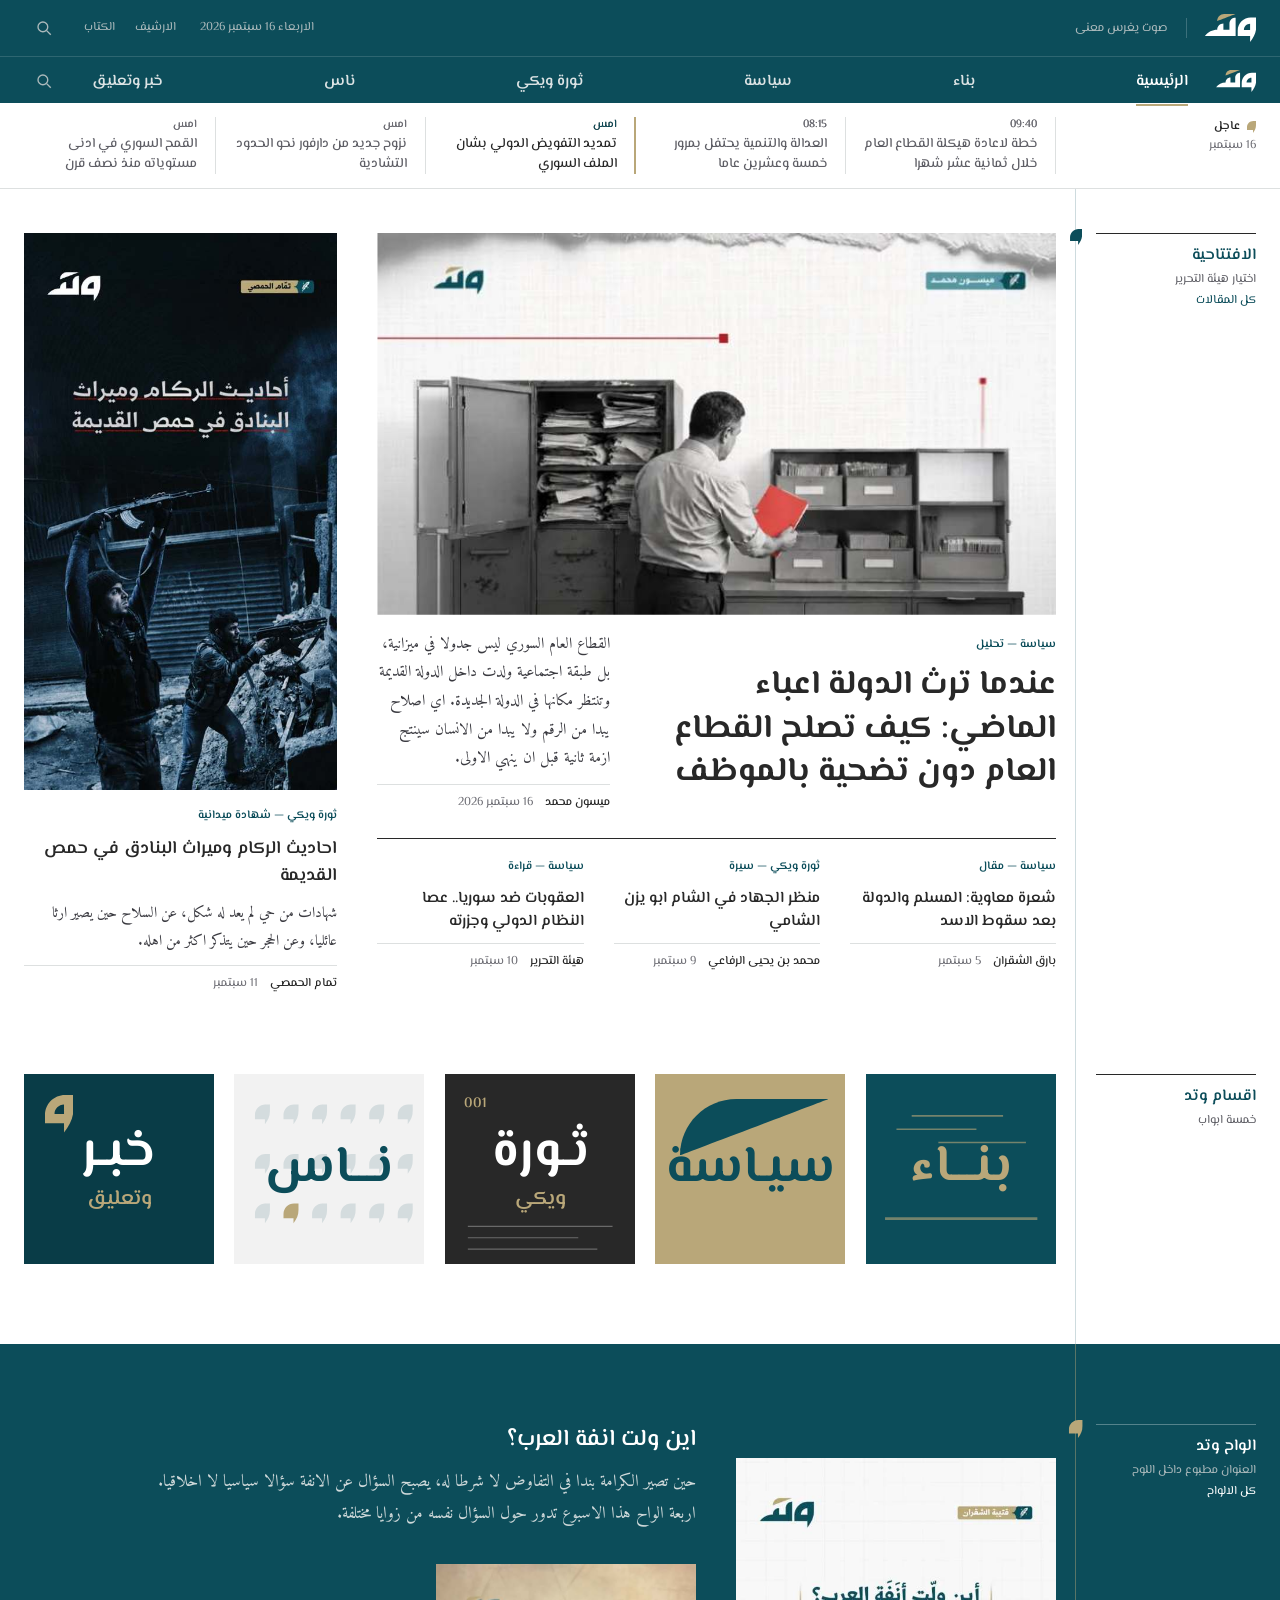
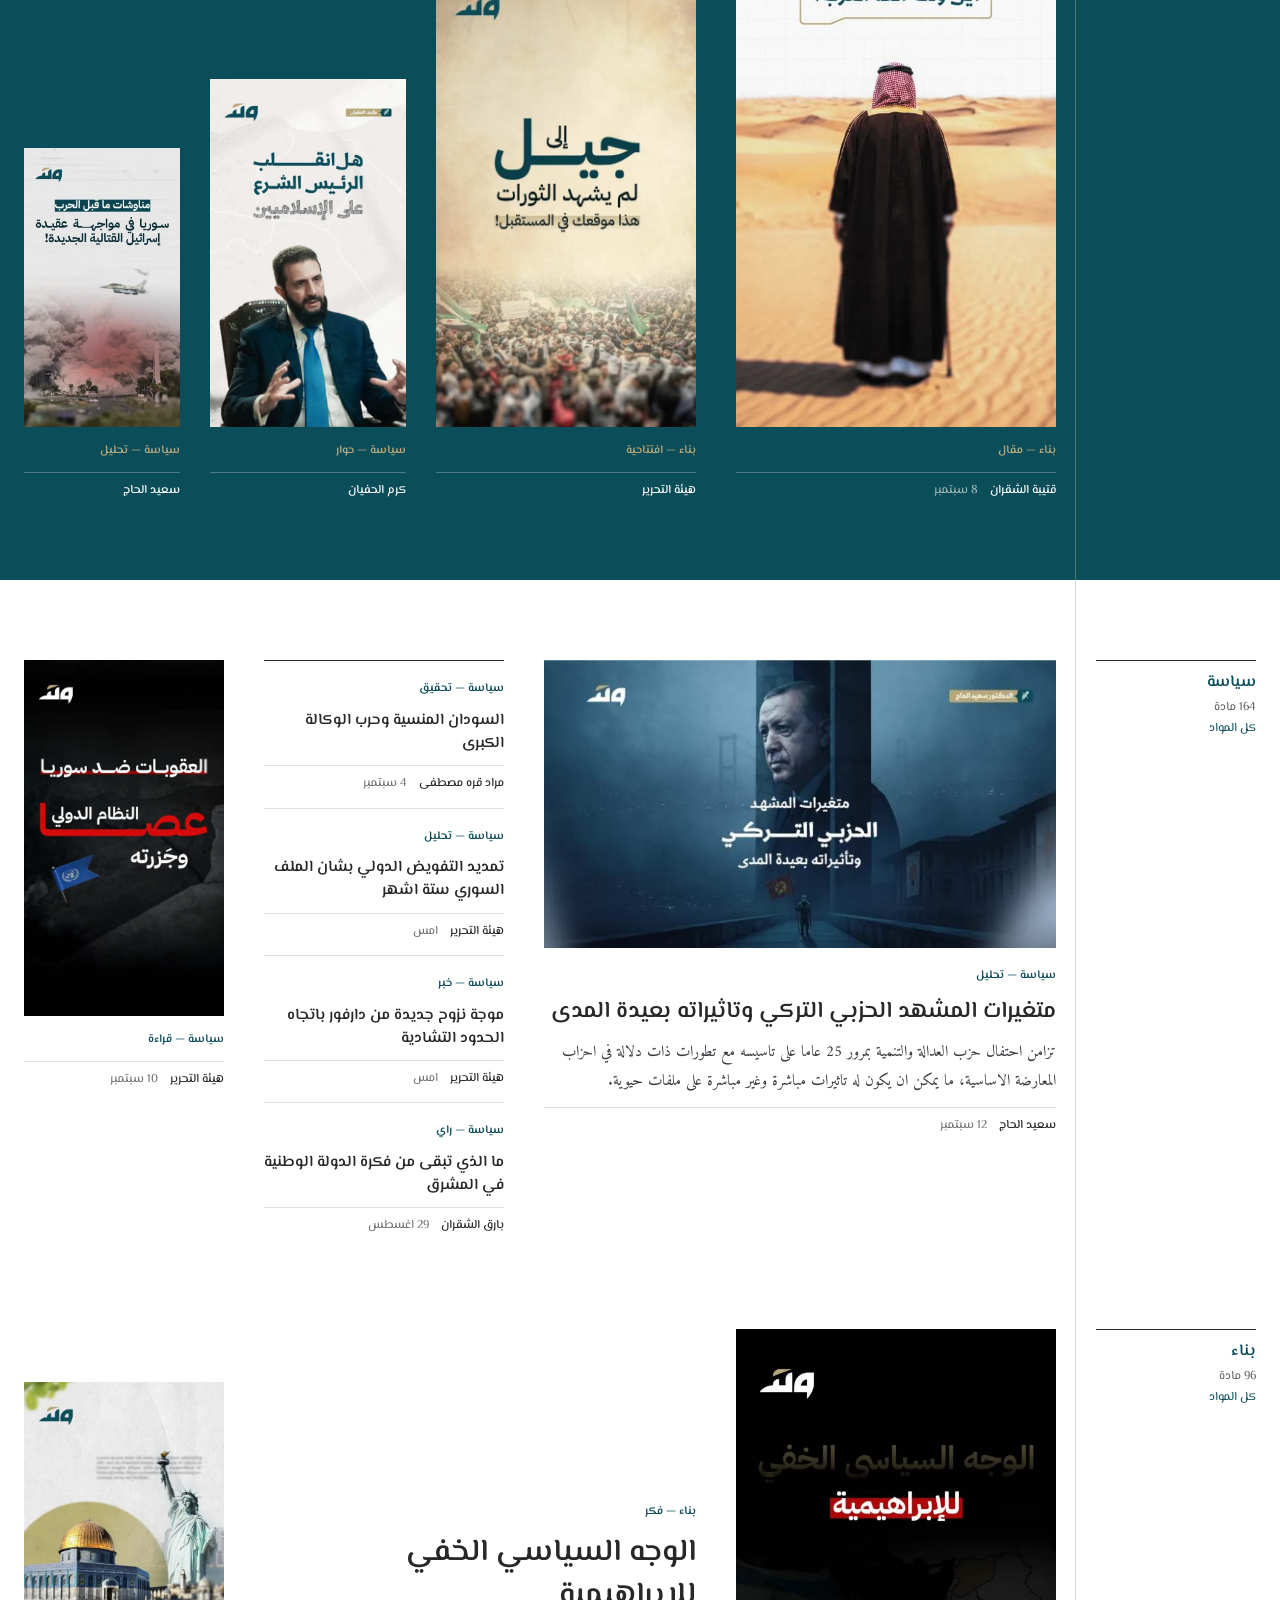
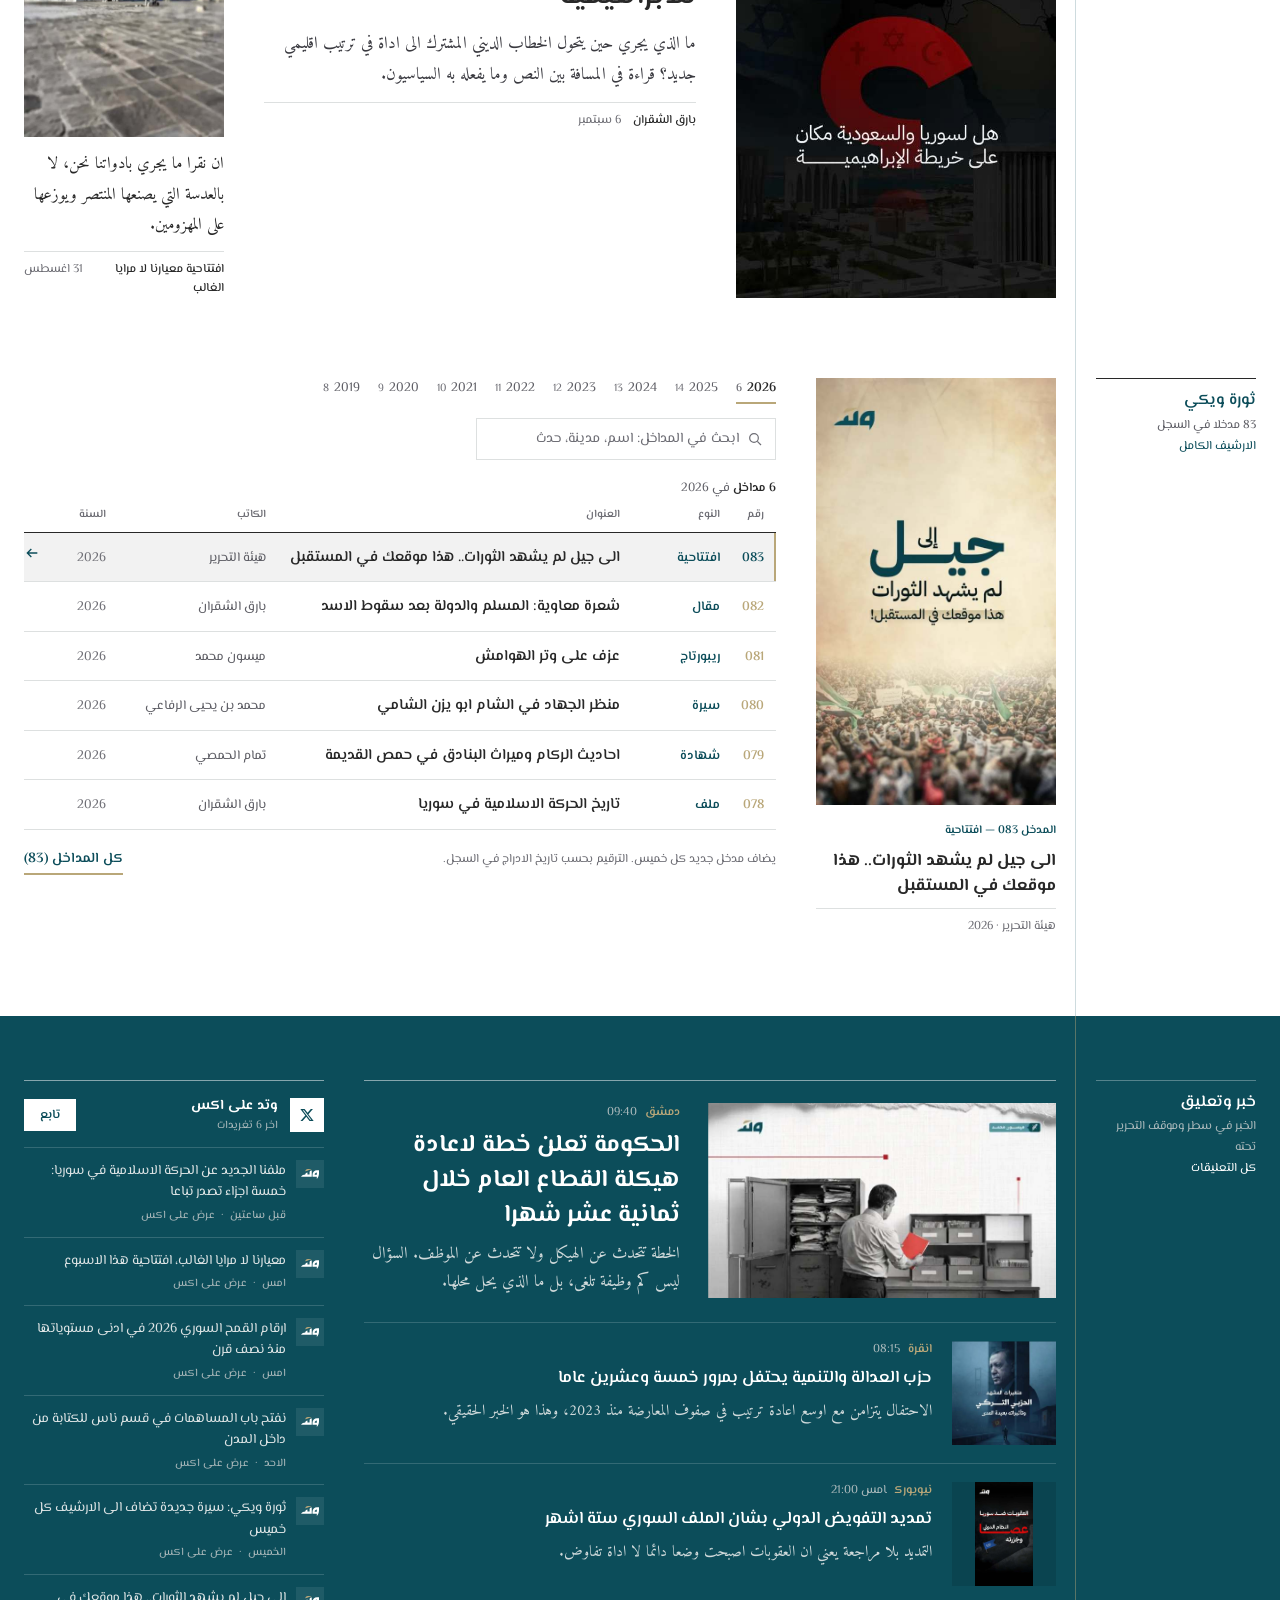
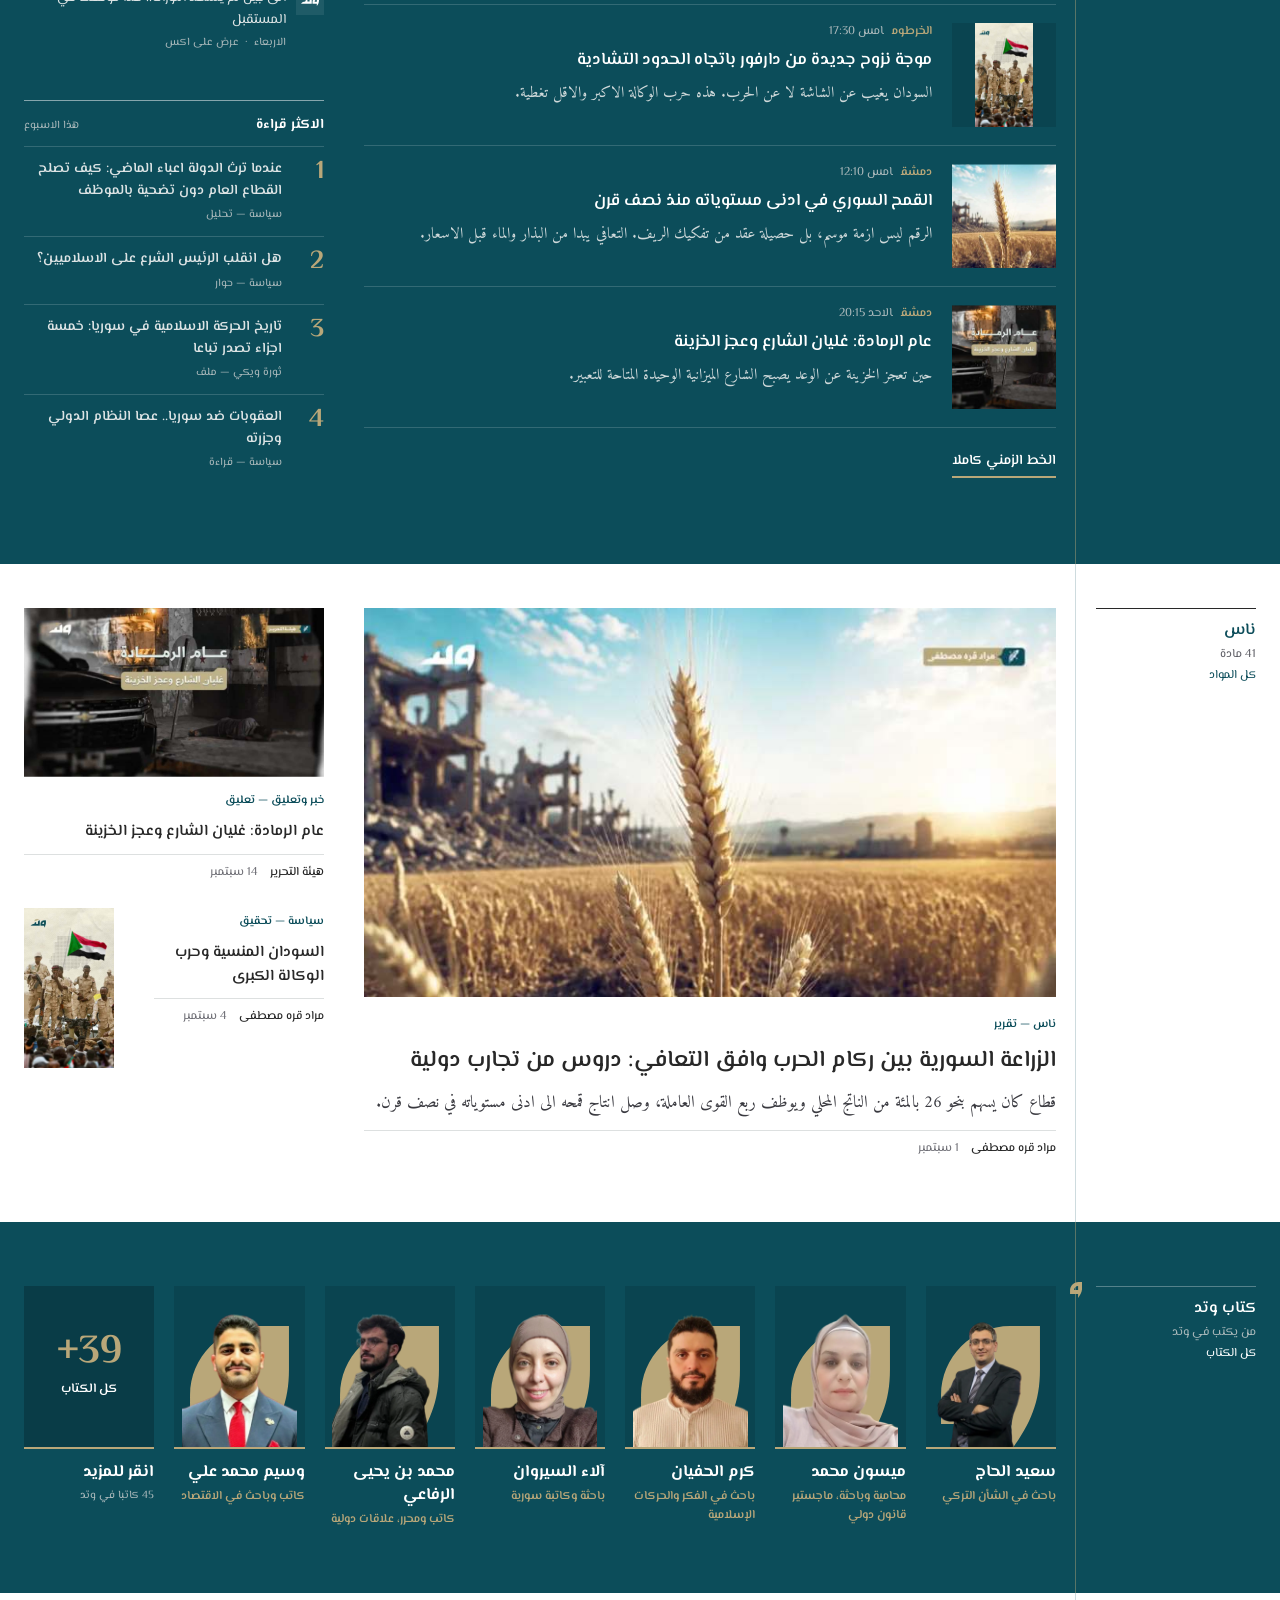
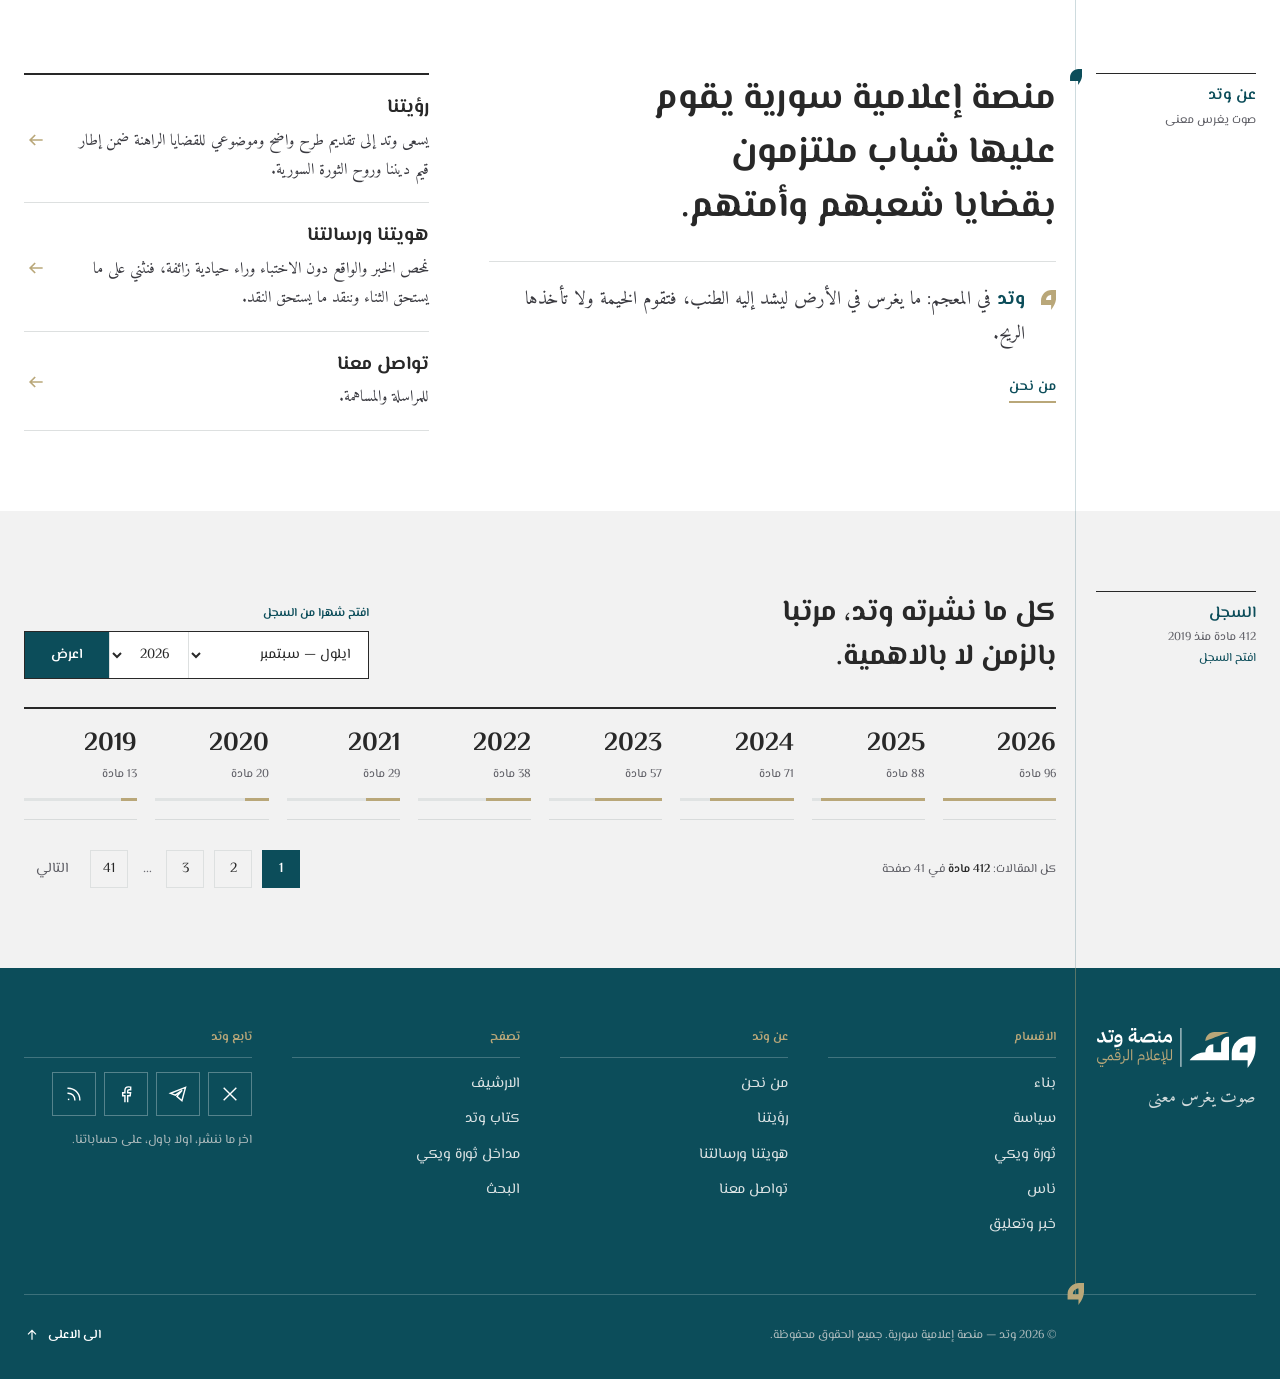
==== commit f990fc58: "Tablet and phone pass; ثورة ويكي year counts no longer read as one number - The wiki year chips carr" ====
--- a/index.html
+++ b/index.html
@@ -10,7 +10,7 @@
 <link rel="preconnect" href="https://fonts.googleapis.com">
 <link rel="preconnect" href="https://fonts.gstatic.com" crossorigin>
 <link rel="stylesheet" href="https://fonts.googleapis.com/css2?family=El+Messiri:wght@400;500;600;700&family=Amiri:wght@400;700&display=swap">
-<link rel="stylesheet" href="assets/css/watad.css?v=14">
+<link rel="stylesheet" href="assets/css/watad.css?v=15">
 </head>
 <body>
 <a class="skip" href="#main">تخط الى المحتوى</a>
@@ -68,11 +68,11 @@
    <div style="margin-top:12px"><span class="kicker">ثورة ويكي — شهادة ميدانية</span><span class="story__title t-s">احاديث الركام وميراث البنادق في حمص القديمة</span><p class="dek story__dek" style="font-size:15px">شهادات من حي لم يعد له شكل، عن السلاح حين يصير ارثا عائليا، وعن الحجر حين يتذكر اكثر من اهله.</p><div class="byline"><a href="author.html"><b>تمام الحمصي</b></a><time>11 سبتمبر</time></div></div><a class="stretched" href="article.html" aria-label="احاديث الركام وميراث البنادق في حمص القديمة"></a></article>
  </div></div></div></section>
 <section class="section " aria-label="اقسام وتد"><div class="container"><div class="l pt-xl pb-xl">
- <div class="rail"><div class="rail-label"><b>اقسام وتد</b>خمسة ابواب</div></div>
+ <div class="rail"><div class="rail-label"><h2>اقسام وتد</h2>خمسة ابواب</div></div>
  <div class="body secarts"><a class="secart secart--binaa" href="category.html"><span class="secart__art" aria-hidden="true"><svg class="secart__deco" viewBox="0 0 100 100" preserveAspectRatio="none" aria-hidden="true"><g stroke="currentColor" fill="none"><path class="secart__course" d="M24 22H72" stroke-width=".8"/><path class="secart__course" d="M16 29H58" stroke-width=".8"/><path class="secart__course" d="M38 36H84" stroke-width=".8"/><path d="M10 76H90" stroke-width="1.4"/></g></svg><span class="secart__word">بنـــاء</span></span><span class="sr-only">بناء</span></a><a class="secart secart--siyasa" href="category.html"><span class="secart__art" aria-hidden="true"><svg class="secart__deco secart__cut" x="0" y="0" viewBox="21.38 0 32.43 12.3" aria-hidden="true"><path fill="currentColor" d="M21.38,12.3h0c0-6.79,5.51-12.3,12.3-12.3h20.13S21.38,12.3,21.38,12.3Z"/></svg><span class="secart__word">سيـاسة</span></span><span class="sr-only">سياسة</span></a><a class="secart secart--wiki" href="category.html"><span class="secart__art" aria-hidden="true"><span class="secart__num" aria-hidden="true">001</span><svg class="secart__deco" viewBox="0 0 100 100" preserveAspectRatio="none" aria-hidden="true"><g stroke="currentColor" stroke-width=".6"><path d="M12 80H88"/><path d="M12 86H70"/><path d="M12 92H80"/></g></svg><span class="secart__word">ثـورة</span><span class="secart__sub">ويكي</span></span><span class="sr-only">ثورة ويكي</span></a><a class="secart secart--nas" href="category.html"><span class="secart__art" aria-hidden="true"><svg class="secart__deco secart__crowd" viewBox="0 0 100 100" aria-hidden="true"><path transform="translate(11 16) scale(.15)" d="M36.7,0C16.43,0,0,16.43,0,36.7v15.35h34.97s0,17.08,0,17.08c11.35-15.37,17.49-26.96,17.49-46.08V0h-15.76Z"/><path transform="translate(26 16) scale(.15)" d="M36.7,0C16.43,0,0,16.43,0,36.7v15.35h34.97s0,17.08,0,17.08c11.35-15.37,17.49-26.96,17.49-46.08V0h-15.76Z"/><path transform="translate(41 16) scale(.15)" d="M36.7,0C16.43,0,0,16.43,0,36.7v15.35h34.97s0,17.08,0,17.08c11.35-15.37,17.49-26.96,17.49-46.08V0h-15.76Z"/><path transform="translate(56 16) scale(.15)" d="M36.7,0C16.43,0,0,16.43,0,36.7v15.35h34.97s0,17.08,0,17.08c11.35-15.37,17.49-26.96,17.49-46.08V0h-15.76Z"/><path transform="translate(71 16) scale(.15)" d="M36.7,0C16.43,0,0,16.43,0,36.7v15.35h34.97s0,17.08,0,17.08c11.35-15.37,17.49-26.96,17.49-46.08V0h-15.76Z"/><path transform="translate(86 16) scale(.15)" d="M36.7,0C16.43,0,0,16.43,0,36.7v15.35h34.97s0,17.08,0,17.08c11.35-15.37,17.49-26.96,17.49-46.08V0h-15.76Z"/><path transform="translate(11 42) scale(.15)" d="M36.7,0C16.43,0,0,16.43,0,36.7v15.35h34.97s0,17.08,0,17.08c11.35-15.37,17.49-26.96,17.49-46.08V0h-15.76Z"/><path transform="translate(26 42) scale(.15)" d="M36.7,0C16.43,0,0,16.43,0,36.7v15.35h34.97s0,17.08,0,17.08c11.35-15.37,17.49-26.96,17.49-46.08V0h-15.76Z"/><path transform="translate(41 42) scale(.15)" d="M36.7,0C16.43,0,0,16.43,0,36.7v15.35h34.97s0,17.08,0,17.08c11.35-15.37,17.49-26.96,17.49-46.08V0h-15.76Z"/><path transform="translate(56 42) scale(.15)" d="M36.7,0C16.43,0,0,16.43,0,36.7v15.35h34.97s0,17.08,0,17.08c11.35-15.37,17.49-26.96,17.49-46.08V0h-15.76Z"/><path transform="translate(71 42) scale(.15)" d="M36.7,0C16.43,0,0,16.43,0,36.7v15.35h34.97s0,17.08,0,17.08c11.35-15.37,17.49-26.96,17.49-46.08V0h-15.76Z"/><path transform="translate(86 42) scale(.15)" d="M36.7,0C16.43,0,0,16.43,0,36.7v15.35h34.97s0,17.08,0,17.08c11.35-15.37,17.49-26.96,17.49-46.08V0h-15.76Z"/><path transform="translate(11 68) scale(.15)" d="M36.7,0C16.43,0,0,16.43,0,36.7v15.35h34.97s0,17.08,0,17.08c11.35-15.37,17.49-26.96,17.49-46.08V0h-15.76Z"/><path class="is-one" transform="translate(26 68) scale(.15)" d="M36.7,0C16.43,0,0,16.43,0,36.7v15.35h34.97s0,17.08,0,17.08c11.35-15.37,17.49-26.96,17.49-46.08V0h-15.76Z"/><path transform="translate(41 68) scale(.15)" d="M36.7,0C16.43,0,0,16.43,0,36.7v15.35h34.97s0,17.08,0,17.08c11.35-15.37,17.49-26.96,17.49-46.08V0h-15.76Z"/><path transform="translate(56 68) scale(.15)" d="M36.7,0C16.43,0,0,16.43,0,36.7v15.35h34.97s0,17.08,0,17.08c11.35-15.37,17.49-26.96,17.49-46.08V0h-15.76Z"/><path transform="translate(71 68) scale(.15)" d="M36.7,0C16.43,0,0,16.43,0,36.7v15.35h34.97s0,17.08,0,17.08c11.35-15.37,17.49-26.96,17.49-46.08V0h-15.76Z"/><path transform="translate(86 68) scale(.15)" d="M36.7,0C16.43,0,0,16.43,0,36.7v15.35h34.97s0,17.08,0,17.08c11.35-15.37,17.49-26.96,17.49-46.08V0h-15.76Z"/></svg><span class="secart__word">نـــاس</span></span><span class="sr-only">ناس</span></a><a class="secart secart--news" href="news.html"><span class="secart__art" aria-hidden="true"><svg class="secart__deco secart__quote" viewBox="0 0 52.46 69.13" aria-hidden="true"><path fill="currentColor" d="M36.7,0C16.43,0,0,16.43,0,36.7v15.35h34.97s0,17.08,0,17.08c11.35-15.37,17.49-26.96,17.49-46.08V0h-15.76ZM34.97,34.97h-17.49c0-9.66,7.83-17.49,17.49-17.49v17.49Z"/></svg><span class="secart__word">خبـر</span><span class="secart__sub">وتعليق</span></span><span class="sr-only">خبر وتعليق</span></a></div>
  </div></div></section>
 <section class="band  pt-xl pb-xl" aria-label="الواح وتد"><div class="axis-layer" aria-hidden="true"><div class="container"><i class="axis"></i></div></div><div class="container section"><div class="l">
- <div class="rail"><span class="wedge"><svg viewBox="0 0 52.46 69.13" xmlns="http://www.w3.org/2000/svg" width="13.7" height="18" aria-hidden="true"><path fill="#B9A779" d="M36.7,0C16.43,0,0,16.43,0,36.7v15.35h34.97s0,17.08,0,17.08c11.35-15.37,17.49-26.96,17.49-46.08V0h-15.76Z"/></svg></span><div class="rail-label"><b>الواح وتد</b>العنوان مطبوع داخل اللوح<br><a href="category.html">كل الالواح</a></div></div>
+ <div class="rail"><span class="wedge"><svg viewBox="0 0 52.46 69.13" xmlns="http://www.w3.org/2000/svg" width="13.7" height="18" aria-hidden="true"><path fill="#B9A779" d="M36.7,0C16.43,0,0,16.43,0,36.7v15.35h34.97s0,17.08,0,17.08c11.35-15.37,17.49-26.96,17.49-46.08V0h-15.76Z"/></svg></span><div class="rail-label"><h2>الواح وتد</h2>العنوان مطبوع داخل اللوح<br><a href="category.html">كل الالواح</a></div></div>
  <div class="body boards">
   <article class="story"><img class="poster" src="assets/img/posts/p03.jpg" alt="اين ولت انفة العرب؟" width="540" height="960" loading="lazy"><div style="margin-top:10px"><span class="kicker">بناء — مقال</span></div><div class="byline"><a href="author.html"><b>قتيبة الشقران</b></a><time>8 سبتمبر</time></div><a class="stretched" href="article.html" aria-label="اين ولت انفة العرب؟"></a></article>
   <div>
@@ -82,7 +82,7 @@
   </div>
  </div></div></div></section>
 <section class="section " aria-label="سياسة"><div class="container"><div class="l pt-xl">
- <div class="rail"><div class="rail-label"><b>سياسة</b>164 مادة<br><a href="category.html">كل المواد</a></div></div>
+ <div class="rail"><div class="rail-label"><h2>سياسة</h2>164 مادة<br><a href="category.html">كل المواد</a></div></div>
  <div class="body home-sec">
   <article class="story"><img class="cover" src="assets/img/posts/c03.jpg" alt="متغيرات المشهد الحزبي التركي وتاثيراته بعيدة المدى" width="760" height="428" loading="lazy"><div style="margin-top:14px"><span class="kicker">سياسة — تحليل</span></div>
    <span class="story__title t-m">متغيرات المشهد الحزبي التركي وتاثيراته بعيدة المدى</span><p class="dek story__dek" style="font-size:15.5px">تزامن احتفال حزب العدالة والتنمية بمرور 25 عاما على تاسيسه مع تطورات ذات دلالة في احزاب المعارضة الاساسية، ما يمكن ان يكون له تاثيرات مباشرة وغير مباشرة على ملفات حيوية.</p><div class="byline"><a href="author.html"><b>سعيد الحاج</b></a><time>12 سبتمبر</time></div><a class="stretched" href="article.html" aria-label="متغيرات المشهد الحزبي التركي وتاثيراته بعيدة المدى"></a></article>
@@ -90,7 +90,7 @@
   <article class="story"><img class="poster" src="assets/img/posts/p07.jpg" alt="العقوبات ضد سوريا.. عصا النظام الدولي وجزرته" width="540" height="960" loading="lazy"><div style="margin-top:10px"><span class="kicker">سياسة — قراءة</span></div><div class="byline"><a href="author.html"><b>هيئة التحرير</b></a><time>10 سبتمبر</time></div><a class="stretched" href="article.html" aria-label="العقوبات ضد سوريا.. عصا النظام الدولي وجزرته"></a></article>
  </div></div></div></section>
 <section class="section " aria-label="بناء"><div class="container"><div class="l pt-xl">
- <div class="rail"><div class="rail-label"><b>بناء</b>96 مادة<br><a href="category.html">كل المواد</a></div></div>
+ <div class="rail"><div class="rail-label"><h2>بناء</h2>96 مادة<br><a href="category.html">كل المواد</a></div></div>
  <div class="body home-build">
   <article class="story"><img class="poster" src="assets/img/posts/p09.jpg" alt="الوجه السياسي الخفي للابراهيمية" width="540" height="960" loading="lazy"><a class="stretched" href="article.html" aria-label="الوجه السياسي الخفي للابراهيمية"></a></article>
   <article class="story" style="align-self:center"><span class="kicker">بناء — فكر</span><span class="story__title t-l">الوجه السياسي الخفي للابراهيمية</span>
@@ -100,7 +100,7 @@
    <div class="byline"><b>افتتاحية معيارنا لا مرايا الغالب</b><time>31 اغسطس</time></div><a class="stretched" href="article.html" aria-label="معيارنا لا مرايا الغالب"></a></article>
  </div></div></div></section>
 <section class="section " aria-label="ثورة ويكي"><div class="container"><div class="l pt-xl">
- <div class="rail"><div class="rail-label"><b>ثورة ويكي</b>83 مدخلا في السجل<br><a href="archive.html?section=%D8%AB%D9%88%D8%B1%D8%A9%20%D9%88%D9%8A%D9%83%D9%8A">الارشيف الكامل</a></div></div>
+ <div class="rail"><div class="rail-label"><h2>ثورة ويكي</h2>83 مدخلا في السجل<br><a href="archive.html?section=%D8%AB%D9%88%D8%B1%D8%A9%20%D9%88%D9%8A%D9%83%D9%8A">الارشيف الكامل</a></div></div>
  <div class="body wk" data-wiki>
   <aside class="wk-preview" data-wiki-preview aria-hidden="true">
    <a class="wk-preview__frame" href="article.html" tabindex="-1"><img class="poster" src="assets/img/posts/p10.jpg" alt="" width="540" height="960" loading="lazy"></a>
@@ -108,7 +108,7 @@
   </aside>
   <div class="wk-main">
    <div class="wk-head">
-    <nav class="chips wk-years" aria-label="مداخل السنة"><a class="chip is-active" href="archive.html?y=2026&amp;section=%D8%AB%D9%88%D8%B1%D8%A9%20%D9%88%D9%8A%D9%83%D9%8A" data-wiki-year="2026" data-count="6" aria-current="true">2026<small>6</small></a><a class="chip" href="archive.html?y=2025&amp;section=%D8%AB%D9%88%D8%B1%D8%A9%20%D9%88%D9%8A%D9%83%D9%8A" data-wiki-year="2025" data-count="14">2025<small>14</small></a><a class="chip" href="archive.html?y=2024&amp;section=%D8%AB%D9%88%D8%B1%D8%A9%20%D9%88%D9%8A%D9%83%D9%8A" data-wiki-year="2024" data-count="13">2024<small>13</small></a><a class="chip" href="archive.html?y=2023&amp;section=%D8%AB%D9%88%D8%B1%D8%A9%20%D9%88%D9%8A%D9%83%D9%8A" data-wiki-year="2023" data-count="12">2023<small>12</small></a><a class="chip" href="archive.html?y=2022&amp;section=%D8%AB%D9%88%D8%B1%D8%A9%20%D9%88%D9%8A%D9%83%D9%8A" data-wiki-year="2022" data-count="11">2022<small>11</small></a><a class="chip" href="archive.html?y=2021&amp;section=%D8%AB%D9%88%D8%B1%D8%A9%20%D9%88%D9%8A%D9%83%D9%8A" data-wiki-year="2021" data-count="10">2021<small>10</small></a><a class="chip" href="archive.html?y=2020&amp;section=%D8%AB%D9%88%D8%B1%D8%A9%20%D9%88%D9%8A%D9%83%D9%8A" data-wiki-year="2020" data-count="9">2020<small>9</small></a><a class="chip" href="archive.html?y=2019&amp;section=%D8%AB%D9%88%D8%B1%D8%A9%20%D9%88%D9%8A%D9%83%D9%8A" data-wiki-year="2019" data-count="8">2019<small>8</small></a></nav>
+    <nav class="chips wk-years" aria-label="مداخل السنة"><a class="chip is-active" href="archive.html?y=2026&amp;section=%D8%AB%D9%88%D8%B1%D8%A9%20%D9%88%D9%8A%D9%83%D9%8A" data-wiki-year="2026" data-wiki-total="6" aria-current="true">2026<small>6</small></a><a class="chip" href="archive.html?y=2025&amp;section=%D8%AB%D9%88%D8%B1%D8%A9%20%D9%88%D9%8A%D9%83%D9%8A" data-wiki-year="2025" data-wiki-total="14">2025<small>14</small></a><a class="chip" href="archive.html?y=2024&amp;section=%D8%AB%D9%88%D8%B1%D8%A9%20%D9%88%D9%8A%D9%83%D9%8A" data-wiki-year="2024" data-wiki-total="13">2024<small>13</small></a><a class="chip" href="archive.html?y=2023&amp;section=%D8%AB%D9%88%D8%B1%D8%A9%20%D9%88%D9%8A%D9%83%D9%8A" data-wiki-year="2023" data-wiki-total="12">2023<small>12</small></a><a class="chip" href="archive.html?y=2022&amp;section=%D8%AB%D9%88%D8%B1%D8%A9%20%D9%88%D9%8A%D9%83%D9%8A" data-wiki-year="2022" data-wiki-total="11">2022<small>11</small></a><a class="chip" href="archive.html?y=2021&amp;section=%D8%AB%D9%88%D8%B1%D8%A9%20%D9%88%D9%8A%D9%83%D9%8A" data-wiki-year="2021" data-wiki-total="10">2021<small>10</small></a><a class="chip" href="archive.html?y=2020&amp;section=%D8%AB%D9%88%D8%B1%D8%A9%20%D9%88%D9%8A%D9%83%D9%8A" data-wiki-year="2020" data-wiki-total="9">2020<small>9</small></a><a class="chip" href="archive.html?y=2019&amp;section=%D8%AB%D9%88%D8%B1%D8%A9%20%D9%88%D9%8A%D9%83%D9%8A" data-wiki-year="2019" data-wiki-total="8">2019<small>8</small></a></nav>
     <label class="wk-search"><span class="sr-only">ابحث في مداخل ثورة ويكي</span><svg viewBox="0 0 24 24" fill="none" stroke="currentColor" stroke-width="1.8" aria-hidden="true"><circle cx="10.5" cy="10.5" r="6.5"/><path d="M15.5 15.5L21 21"/></svg><input type="search" data-wiki-search placeholder="ابحث في المداخل: اسم، مدينة، حدث" autocomplete="off"></label>
    </div>
    <p class="wk-count" data-wiki-count aria-live="polite"><b>6 مداخل</b> في 2026</p>
@@ -119,13 +119,13 @@
   </div>
  </div></div></div></section>
 <div class="pt-xl"></div><section class="band  pt-l pb-xl" aria-label="خبر وتعليق"><div class="axis-layer" aria-hidden="true"><div class="container"><i class="axis"></i></div></div><div class="container section"><div class="l">
- <div class="rail"><div class="rail-label"><b>خبر وتعليق</b>الخبر في سطر وموقف التحرير تحته<br><a href="news.html">كل التعليقات</a></div></div>
+ <div class="rail"><div class="rail-label"><h2>خبر وتعليق</h2>الخبر في سطر وموقف التحرير تحته<br><a href="news.html">كل التعليقات</a></div></div>
  <div class="body home-news">
   <div class="home-news__col"><ol class="nlist"><li class="nitem nitem--lead"><article class="story"><span class="nitem__img"><img class="cover" src="assets/img/posts/c01.jpg" alt="" width="760" height="428" loading="lazy"></span><div class="nitem__text"><p class="nitem__where">دمشق<time datetime="2026-09-16T09:40">09:40</time></p><h3 class="story__title nitem__news">الحكومة تعلن خطة لاعادة هيكلة القطاع العام خلال ثمانية عشر شهرا</h3><p class="nitem__comment">الخطة تتحدث عن الهيكل ولا تتحدث عن الموظف. السؤال ليس كم وظيفة تلغى، بل ما الذي يحل محلها.</p></div><a class="stretched" href="news.html#n-1" aria-label="الحكومة تعلن خطة لاعادة هيكلة القطاع العام خلال ثمانية عشر شهرا"></a></article></li><li class="nitem"><article class="story"><span class="nitem__img"><img class="cover" src="assets/img/posts/c03.jpg" alt="" width="760" height="428" loading="lazy"></span><div class="nitem__text"><p class="nitem__where">انقرة<time datetime="2026-09-16T08:15">08:15</time></p><h3 class="story__title nitem__news">حزب العدالة والتنمية يحتفل بمرور خمسة وعشرين عاما</h3><p class="nitem__comment">الاحتفال يتزامن مع اوسع اعادة ترتيب في صفوف المعارضة منذ 2023، وهذا هو الخبر الحقيقي.</p></div><a class="stretched" href="news.html#n-2" aria-label="حزب العدالة والتنمية يحتفل بمرور خمسة وعشرين عاما"></a></article></li><li class="nitem"><article class="story"><span class="nitem__img"><img class="poster" src="assets/img/posts/p07.jpg" alt="" width="540" height="960" loading="lazy"></span><div class="nitem__text"><p class="nitem__where">نيويورك<time datetime="2026-09-15T21:00">امس 21:00</time></p><h3 class="story__title nitem__news">تمديد التفويض الدولي بشان الملف السوري ستة اشهر</h3><p class="nitem__comment">التمديد بلا مراجعة يعني ان العقوبات اصبحت وضعا دائما لا اداة تفاوض.</p></div><a class="stretched" href="news.html#n-3" aria-label="تمديد التفويض الدولي بشان الملف السوري ستة اشهر"></a></article></li><li class="nitem"><article class="story"><span class="nitem__img"><img class="poster" src="assets/img/posts/p01.jpg" alt="" width="540" height="960" loading="lazy"></span><div class="nitem__text"><p class="nitem__where">الخرطوم<time datetime="2026-09-15T17:30">امس 17:30</time></p><h3 class="story__title nitem__news">موجة نزوح جديدة من دارفور باتجاه الحدود التشادية</h3><p class="nitem__comment">السودان يغيب عن الشاشة لا عن الحرب. هذه حرب الوكالة الاكبر والاقل تغطية.</p></div><a class="stretched" href="news.html#n-4" aria-label="موجة نزوح جديدة من دارفور باتجاه الحدود التشادية"></a></article></li><li class="nitem"><article class="story"><span class="nitem__img"><img class="cover" src="assets/img/posts/c04.jpg" alt="" width="760" height="428" loading="lazy"></span><div class="nitem__text"><p class="nitem__where">دمشق<time datetime="2026-09-15T12:10">امس 12:10</time></p><h3 class="story__title nitem__news">القمح السوري في ادنى مستوياته منذ نصف قرن</h3><p class="nitem__comment">الرقم ليس ازمة موسم، بل حصيلة عقد من تفكيك الريف. التعافي يبدا من البذار والماء قبل الاسعار.</p></div><a class="stretched" href="news.html#n-5" aria-label="القمح السوري في ادنى مستوياته منذ نصف قرن"></a></article></li><li class="nitem"><article class="story"><span class="nitem__img"><img class="cover" src="assets/img/posts/c02.jpg" alt="" width="760" height="428" loading="lazy"></span><div class="nitem__text"><p class="nitem__where">دمشق<time datetime="2026-09-14T20:15">الاحد 20:15</time></p><h3 class="story__title nitem__news">عام الرمادة: غليان الشارع وعجز الخزينة</h3><p class="nitem__comment">حين تعجز الخزينة عن الوعد يصبح الشارع الميزانية الوحيدة المتاحة للتعبير.</p></div><a class="stretched" href="news.html#n-6" aria-label="عام الرمادة: غليان الشارع وعجز الخزينة"></a></article></li></ol><a class="link-accent home-news__more" href="news.html">الخط الزمني كاملا</a></div>
   <div class="home-news__side"><aside class="xside" aria-label="وتد على اكس"><div class="xside__head"><span class="xside__logo"><svg viewBox="0 0 24 24" aria-hidden="true"><path fill="currentColor" d="M17.8 3h3.1l-6.8 7.7L22 21h-6.2l-4.9-6.4L5.3 21H2.2l7.3-8.3L2 3h6.4l4.4 5.8L17.8 3zm-1.1 16.2h1.7L7.4 4.7H5.6l11.1 14.5z"/></svg></span><div class="xside__who"><b>وتد على اكس</b><span>اخر 6 تغريدات</span></div><a class="xside__follow" href="#">تابع</a></div><ol class="xfeed"><li><a href="#" class="xpost"><span class="xpost__avatar"><svg viewBox="0 0 90.11 49.2" xmlns="http://www.w3.org/2000/svg" width="18" height="10" aria-hidden="true"><path fill="#FFFFFF" d="M80.31,6.21c-12.6,0-22.82,10.22-22.82,22.82v9.55h21.75s0,10.62,0,10.62c7.06-9.56,10.88-16.77,10.88-28.66V6.21h-9.8ZM79.23,27.96h-10.88c0-6.01,4.87-10.88,10.88-10.88v10.88Z"/><path fill="#FFFFFF" d="M53.81,6.15v32.43H0l.12-.16c5.01-6.74,12.92-10.72,21.32-10.72h0c0-6.01,4.87-10.88,10.88-10.88v10.88h10.62v-10.68c0-6.01,4.87-10.88,10.88-10.88Z"/><path fill="#B9A779" d="M21.38,12.3h0c0-6.79,5.51-12.3,12.3-12.3h20.13S21.38,12.3,21.38,12.3Z"/></svg></span><span class="xpost__text">ملفنا الجديد عن الحركة الاسلامية في سوريا: خمسة اجزاء تصدر تباعا</span><small class="xpost__meta"><time>قبل ساعتين</time><span aria-hidden="true">·</span>عرض على اكس</small></a></li><li><a href="#" class="xpost"><span class="xpost__avatar"><svg viewBox="0 0 90.11 49.2" xmlns="http://www.w3.org/2000/svg" width="18" height="10" aria-hidden="true"><path fill="#FFFFFF" d="M80.31,6.21c-12.6,0-22.82,10.22-22.82,22.82v9.55h21.75s0,10.62,0,10.62c7.06-9.56,10.88-16.77,10.88-28.66V6.21h-9.8ZM79.23,27.96h-10.88c0-6.01,4.87-10.88,10.88-10.88v10.88Z"/><path fill="#FFFFFF" d="M53.81,6.15v32.43H0l.12-.16c5.01-6.74,12.92-10.72,21.32-10.72h0c0-6.01,4.87-10.88,10.88-10.88v10.88h10.62v-10.68c0-6.01,4.87-10.88,10.88-10.88Z"/><path fill="#B9A779" d="M21.38,12.3h0c0-6.79,5.51-12.3,12.3-12.3h20.13S21.38,12.3,21.38,12.3Z"/></svg></span><span class="xpost__text">معيارنا لا مرايا الغالب، افتتاحية هذا الاسبوع</span><small class="xpost__meta"><time>امس</time><span aria-hidden="true">·</span>عرض على اكس</small></a></li><li><a href="#" class="xpost"><span class="xpost__avatar"><svg viewBox="0 0 90.11 49.2" xmlns="http://www.w3.org/2000/svg" width="18" height="10" aria-hidden="true"><path fill="#FFFFFF" d="M80.31,6.21c-12.6,0-22.82,10.22-22.82,22.82v9.55h21.75s0,10.62,0,10.62c7.06-9.56,10.88-16.77,10.88-28.66V6.21h-9.8ZM79.23,27.96h-10.88c0-6.01,4.87-10.88,10.88-10.88v10.88Z"/><path fill="#FFFFFF" d="M53.81,6.15v32.43H0l.12-.16c5.01-6.74,12.92-10.72,21.32-10.72h0c0-6.01,4.87-10.88,10.88-10.88v10.88h10.62v-10.68c0-6.01,4.87-10.88,10.88-10.88Z"/><path fill="#B9A779" d="M21.38,12.3h0c0-6.79,5.51-12.3,12.3-12.3h20.13S21.38,12.3,21.38,12.3Z"/></svg></span><span class="xpost__text">ارقام القمح السوري 2026 في ادنى مستوياتها منذ نصف قرن</span><small class="xpost__meta"><time>امس</time><span aria-hidden="true">·</span>عرض على اكس</small></a></li><li><a href="#" class="xpost"><span class="xpost__avatar"><svg viewBox="0 0 90.11 49.2" xmlns="http://www.w3.org/2000/svg" width="18" height="10" aria-hidden="true"><path fill="#FFFFFF" d="M80.31,6.21c-12.6,0-22.82,10.22-22.82,22.82v9.55h21.75s0,10.62,0,10.62c7.06-9.56,10.88-16.77,10.88-28.66V6.21h-9.8ZM79.23,27.96h-10.88c0-6.01,4.87-10.88,10.88-10.88v10.88Z"/><path fill="#FFFFFF" d="M53.81,6.15v32.43H0l.12-.16c5.01-6.74,12.92-10.72,21.32-10.72h0c0-6.01,4.87-10.88,10.88-10.88v10.88h10.62v-10.68c0-6.01,4.87-10.88,10.88-10.88Z"/><path fill="#B9A779" d="M21.38,12.3h0c0-6.79,5.51-12.3,12.3-12.3h20.13S21.38,12.3,21.38,12.3Z"/></svg></span><span class="xpost__text">نفتح باب المساهمات في قسم ناس للكتابة من داخل المدن</span><small class="xpost__meta"><time>الاحد</time><span aria-hidden="true">·</span>عرض على اكس</small></a></li><li><a href="#" class="xpost"><span class="xpost__avatar"><svg viewBox="0 0 90.11 49.2" xmlns="http://www.w3.org/2000/svg" width="18" height="10" aria-hidden="true"><path fill="#FFFFFF" d="M80.31,6.21c-12.6,0-22.82,10.22-22.82,22.82v9.55h21.75s0,10.62,0,10.62c7.06-9.56,10.88-16.77,10.88-28.66V6.21h-9.8ZM79.23,27.96h-10.88c0-6.01,4.87-10.88,10.88-10.88v10.88Z"/><path fill="#FFFFFF" d="M53.81,6.15v32.43H0l.12-.16c5.01-6.74,12.92-10.72,21.32-10.72h0c0-6.01,4.87-10.88,10.88-10.88v10.88h10.62v-10.68c0-6.01,4.87-10.88,10.88-10.88Z"/><path fill="#B9A779" d="M21.38,12.3h0c0-6.79,5.51-12.3,12.3-12.3h20.13S21.38,12.3,21.38,12.3Z"/></svg></span><span class="xpost__text">ثورة ويكي: سيرة جديدة تضاف الى الارشيف كل خميس</span><small class="xpost__meta"><time>الخميس</time><span aria-hidden="true">·</span>عرض على اكس</small></a></li><li><a href="#" class="xpost"><span class="xpost__avatar"><svg viewBox="0 0 90.11 49.2" xmlns="http://www.w3.org/2000/svg" width="18" height="10" aria-hidden="true"><path fill="#FFFFFF" d="M80.31,6.21c-12.6,0-22.82,10.22-22.82,22.82v9.55h21.75s0,10.62,0,10.62c7.06-9.56,10.88-16.77,10.88-28.66V6.21h-9.8ZM79.23,27.96h-10.88c0-6.01,4.87-10.88,10.88-10.88v10.88Z"/><path fill="#FFFFFF" d="M53.81,6.15v32.43H0l.12-.16c5.01-6.74,12.92-10.72,21.32-10.72h0c0-6.01,4.87-10.88,10.88-10.88v10.88h10.62v-10.68c0-6.01,4.87-10.88,10.88-10.88Z"/><path fill="#B9A779" d="M21.38,12.3h0c0-6.79,5.51-12.3,12.3-12.3h20.13S21.38,12.3,21.38,12.3Z"/></svg></span><span class="xpost__text">الى جيل لم يشهد الثورات.. هذا موقعك في المستقبل</span><small class="xpost__meta"><time>الاربعاء</time><span aria-hidden="true">·</span>عرض على اكس</small></a></li></ol></aside><section class="mread" aria-labelledby="mread-h"><h2 class="mread__head" id="mread-h">الاكثر قراءة<small>هذا الاسبوع</small></h2><ol class="mread__list"><li><a href="article.html"><b class="mread__n">1</b><span class="mread__t">عندما ترث الدولة اعباء الماضي: كيف تصلح القطاع العام دون تضحية بالموظف</span><span class="mread__k">سياسة — تحليل</span></a></li><li><a href="article.html"><b class="mread__n">2</b><span class="mread__t">هل انقلب الرئيس الشرع على الاسلاميين؟</span><span class="mread__k">سياسة — حوار</span></a></li><li><a href="article.html"><b class="mread__n">3</b><span class="mread__t">تاريخ الحركة الاسلامية في سوريا: خمسة اجزاء تصدر تباعا</span><span class="mread__k">ثورة ويكي — ملف</span></a></li><li><a href="article.html"><b class="mread__n">4</b><span class="mread__t">العقوبات ضد سوريا.. عصا النظام الدولي وجزرته</span><span class="mread__k">سياسة — قراءة</span></a></li></ol></section></div>
  </div></div></div></section>
 <section class="section " aria-label="ناس"><div class="container"><div class="l pb-l" style="padding-top:44px">
- <div class="rail"><div class="rail-label"><b>ناس</b>41 مادة<br><a href="category.html">كل المواد</a></div></div>
+ <div class="rail"><div class="rail-label"><h2>ناس</h2>41 مادة<br><a href="category.html">كل المواد</a></div></div>
  <div class="body home-people">
   <article class="story"><img class="cover" src="assets/img/posts/c04.jpg" alt="الزراعة السورية بين ركام الحرب وافق التعافي: دروس من تجارب دولية" width="760" height="428" loading="lazy"><div style="margin-top:14px"><span class="kicker">ناس — تقرير</span></div>
    <span class="story__title t-m">الزراعة السورية بين ركام الحرب وافق التعافي: دروس من تجارب دولية</span><p class="dek story__dek">قطاع كان يسهم بنحو 26 بالمئة من الناتج المحلي ويوظف ربع القوى العاملة، وصل انتاج قمحه الى ادنى مستوياته في نصف قرن.</p><div class="byline"><a href="author.html"><b>مراد قره مصطفى</b></a><time>1 سبتمبر</time></div><a class="stretched" href="article.html" aria-label="الزراعة السورية بين ركام الحرب وافق التعافي: دروس من تجارب دولية"></a></article>
@@ -135,10 +135,10 @@
   </div>
  </div></div></div></section>
 <section class="band  pt-l pb-l" aria-label="كتاب وتد"><div class="axis-layer" aria-hidden="true"><div class="container"><i class="axis"></i></div></div><div class="container section"><div class="l">
- <div class="rail"><span class="wedge"><svg viewBox="0 0 52.46 69.13" xmlns="http://www.w3.org/2000/svg" width="12.1" height="16" aria-hidden="true"><path fill="#0C4D5A" d="M36.7,0C16.43,0,0,16.43,0,36.7v15.35h34.97s0,17.08,0,17.08c11.35-15.37,17.49-26.96,17.49-46.08V0h-15.76ZM34.97,34.97h-17.49c0-9.66,7.83-17.49,17.49-17.49v17.49Z"/></svg></span><div class="rail-label"><b>كتاب وتد</b>من يكتب في وتد<br><a href="writers.html">كل الكتاب</a></div></div>
+ <div class="rail"><span class="wedge"><svg viewBox="0 0 52.46 69.13" xmlns="http://www.w3.org/2000/svg" width="12.1" height="16" aria-hidden="true"><path fill="#0C4D5A" d="M36.7,0C16.43,0,0,16.43,0,36.7v15.35h34.97s0,17.08,0,17.08c11.35-15.37,17.49-26.96,17.49-46.08V0h-15.76ZM34.97,34.97h-17.49c0-9.66,7.83-17.49,17.49-17.49v17.49Z"/></svg></span><div class="rail-label"><h2>كتاب وتد</h2>من يكتب في وتد<br><a href="writers.html">كل الكتاب</a></div></div>
  <div class="body writers-row"><a class="writer" href="author.html"><span class="writer__pic"><img src="assets/img/writers/saeed.webp" alt="" width="480" height="600" loading="lazy"></span><b class="writer__name">سعيد الحاج</b><span class="writer__field">باحث في الشأن التركي</span></a><a class="writer" href="author.html"><span class="writer__pic"><img src="assets/img/writers/maison.webp" alt="" width="480" height="600" loading="lazy"></span><b class="writer__name">ميسون محمد</b><span class="writer__field">محامية وباحثة، ماجستير قانون دولي</span></a><a class="writer" href="author.html"><span class="writer__pic"><img src="assets/img/writers/karam.webp" alt="" width="480" height="600" loading="lazy"></span><b class="writer__name">كرم الحفيان</b><span class="writer__field">باحث في الفكر والحركات الإسلامية</span></a><a class="writer" href="author.html"><span class="writer__pic"><img src="assets/img/writers/kervan.webp" alt="" width="480" height="600" loading="lazy"></span><b class="writer__name">آلاء السيروان</b><span class="writer__field">باحثة وكاتبة سورية</span></a><a class="writer" href="author.html"><span class="writer__pic"><img src="assets/img/writers/mohashim.webp" alt="" width="480" height="600" loading="lazy"></span><b class="writer__name">محمد بن يحيى الرفاعي</b><span class="writer__field">كاتب ومحرر، علاقات دولية</span></a><a class="writer" href="author.html"><span class="writer__pic"><img src="assets/img/writers/waseemali.webp" alt="" width="480" height="600" loading="lazy"></span><b class="writer__name">وسيم محمد علي</b><span class="writer__field">كاتب وباحث في الاقتصاد</span></a><button class="writer writer--more" type="button" data-dialog-open="#writers-modal" aria-haspopup="dialog"><span class="writer__pic"><span class="writer__plus">+39</span><span class="writer__all">كل الكتاب</span></span><b class="writer__name">انقر للمزيد</b><small class="writer__count">45 كاتبا في وتد</small></button></div></div></div></section>
 <section class="section " aria-label="عن وتد"><div class="container"><div class="l pt-xl pb-xl">
- <div class="rail"><span class="wedge"><svg viewBox="0 0 52.46 69.13" xmlns="http://www.w3.org/2000/svg" width="12.1" height="16" aria-hidden="true"><path fill="#0C4D5A" d="M36.7,0C16.43,0,0,16.43,0,36.7v15.35h34.97s0,17.08,0,17.08c11.35-15.37,17.49-26.96,17.49-46.08V0h-15.76Z"/></svg></span><div class="rail-label"><b>عن وتد</b>صوت يغرس معنى</div></div>
+ <div class="rail"><span class="wedge"><svg viewBox="0 0 52.46 69.13" xmlns="http://www.w3.org/2000/svg" width="12.1" height="16" aria-hidden="true"><path fill="#0C4D5A" d="M36.7,0C16.43,0,0,16.43,0,36.7v15.35h34.97s0,17.08,0,17.08c11.35-15.37,17.49-26.96,17.49-46.08V0h-15.76Z"/></svg></span><div class="rail-label"><h2>عن وتد</h2>صوت يغرس معنى</div></div>
  <div class="body wd-about">
   <div class="wd-about__main">
    <p class="wd-about__lead">منصة إعلامية سورية يقوم عليها شباب ملتزمون بقضايا شعبهم وأمتهم.</p>
@@ -152,7 +152,7 @@
   </ul>
  </div></div></div></section>
 <section class="wd-rec" aria-label="السجل"><div class="axis-layer" aria-hidden="true"><div class="container"><i class="axis"></i></div></div><div class="container section"><div class="l pt-xl pb-xl">
- <div class="rail"><div class="rail-label"><b>السجل</b>412 مادة منذ 2019<br><a href="archive.html">افتح السجل</a></div></div>
+ <div class="rail"><div class="rail-label"><h2>السجل</h2>412 مادة منذ 2019<br><a href="archive.html">افتح السجل</a></div></div>
  <div class="body">
   <div class="wd-rec__head">
    <h2 class="wd-rec__title">كل ما نشرته وتد، مرتبا بالزمن لا بالاهمية.</h2>
@@ -185,6 +185,6 @@
  </div></div>
 </footer>
 <!-- @endpartial -->
-<script src="assets/js/watad.js?v=14" defer></script>
+<script src="assets/js/watad.js?v=15" defer></script>
 </body>
 </html>
--- a/assets/css/watad.css
+++ b/assets/css/watad.css
@@ -1406,7 +1406,7 @@
    month by month (hover a month for its count). The works list filters,
    sorts and pages in place (watad.js 30), and the sand line slides to the
    chosen section. */
-.au-portrait{position:relative;aspect-ratio:4/5;overflow:hidden;background:#0A4450 url(../img/brand/wedge-quote.svg) no-repeat 50% 118%/78% auto;border-bottom:3px solid var(--sand)}
+.au-portrait{position:relative;aspect-ratio:4/5;overflow:hidden;background:#0A4450 url(../img/brand/wedge-quote.svg) no-repeat 50% 118%/78% auto;border-bottom:2px solid var(--sand)}
 .au-portrait img{position:absolute;bottom:0;inset-inline-start:6%;width:88%;height:auto}
 .follow{gap:10px}
 .follow__mark{display:none;line-height:0}
@@ -1431,7 +1431,7 @@
 
 .works-bar{display:flex;justify-content:space-between;align-items:flex-end;gap:12px 24px;flex-wrap:wrap;border-bottom:1px solid var(--hair)}
 .works-tabs{position:relative;border-bottom:0}
-.tabs__ink{position:absolute;bottom:0;left:0;width:var(--w,0);height:2px;background:var(--sand);transform:translateX(var(--x,0));pointer-events:none}
+.tabs__ink{position:absolute;bottom:0;left:0;width:1px;height:2px;background:var(--sand);transform:translateX(var(--x,0)) scaleX(var(--wn,0));transform-origin:0 0;pointer-events:none}   /* one pixel scaled to the tab's width: it slides and stretches on the compositor */
 .tabs.has-ink{position:relative}   /* any tab row with the sliding line (watad.js tabInk): archive years, category types, author works */
 .has-ink .tab.is-active{border-bottom-color:transparent}
 .has-ink .tab.is-active::after{display:none}
@@ -1459,7 +1459,7 @@
 @media (prefers-reduced-motion:no-preference){
   .au-portrait{animation:wedge-rise 1.1s .15s var(--ease-out) backwards}
   .au-portrait img{animation:figure-rise .9s .4s var(--ease-out) backwards}
-  .tabs__ink{transition:transform .45s var(--ease-out),width .45s var(--ease-out)}
+  .tabs__ink{transition:transform .45s var(--ease-out)}
   .follow[aria-pressed="true"] .follow__mark svg{animation:wedge-in .6s backwards}
   .au-stats.is-waiting:not(.is-in) .mix>i{transform:scaleX(0)}
   .au-stats.is-waiting:not(.is-in) .rhythm i{transform:scaleY(0)}
@@ -1610,8 +1610,8 @@
 .tl-side{align-self:stretch}   /* as tall as the timeline, so the index inside can ride along */
 .tl-side__in{position:sticky;top:calc(var(--stick-h) + 28px);padding-top:22px}
 .tl-days{margin-top:14px;border-top:1px solid var(--hair)}
-.tl-days a{position:relative;display:grid;grid-template-columns:minmax(0,1fr) auto;align-items:baseline;column-gap:10px;padding:11px 0 11px;padding-inline-start:14px;border-bottom:1px solid var(--hair);color:var(--mid);transition:color .2s}
-.tl-days a::before{content:"";position:absolute;inset-inline-start:0;top:10px;bottom:10px;width:3px;background:var(--sand);transform:scaleY(0);transition:transform .45s var(--ease-out)}
+.tl-days a{position:relative;display:grid;grid-template-columns:minmax(0,1fr) auto;align-items:baseline;column-gap:10px;padding:11px 0;border-bottom:1px solid var(--hair);color:var(--mid);transition:color .2s}
+.tl-days a::before{content:"";position:absolute;inset-inline:0;bottom:-1px;height:2px;background:var(--sand);transform:scaleX(0);transform-origin:var(--start) center;transition:transform .45s var(--ease-out)}   /* the day being read is underlined in sand, like every chosen item */
 .tl-days span{font-size:15px;font-weight:600}
 .tl-days small{grid-column:1;font-size:11.5px;color:var(--grey)}
 .tl-days b{grid-column:2;grid-row:1/span 2;font-size:20px;font-weight:700;line-height:1;color:var(--grey);font-variant-numeric:tabular-nums}
@@ -1645,7 +1645,7 @@
    The mark reads part by part: point at a part and it stands out in the
    logo while the rest steps back. */
 .ab-offer--media .poster,.ab-note__card{aspect-ratio:9/16}
-.ab-note__card{display:flex;flex-direction:column;justify-content:center;gap:8px;padding:22px 18px;background:var(--paper);border-top:3px solid var(--teal)}
+.ab-note__card{display:flex;flex-direction:column;justify-content:center;gap:8px;padding:22px 18px;background:var(--paper)}
 .ab-note__card b{font-size:17px;font-weight:700;line-height:1.5;color:var(--ink)}
 .ab-note__card i{display:block;height:2px;margin:6px 0 4px;background:var(--sand)}
 .ab-note__card p{font-family:var(--body);font-size:15px;line-height:1.8;color:#3A3A40}
@@ -1735,3 +1735,58 @@
 @media (hover:hover) and (prefers-reduced-motion:no-preference){
   .writer:hover .writer__pic--photo img,.writer:has(.stretched:focus-visible) .writer__pic--photo img{transform:scale(1.05)}
 }
+
+/* 41. Tablet and phone -----------------------------------------------------------------------
+   Touch gets targets it can hit: small text links, tabs, chips and the header
+   sections carry an invisible hit area around them, so nothing moves and
+   nothing looks different. On one column the article opens with its section,
+   then the title, the writer and sharing, and only then the epigraph. A
+   counter keeps its figure's size wherever it sits. Phones get a tighter
+   vertical rhythm. */
+[data-count]>.count-anim{display:inline;margin:0;font-size:inherit;font-weight:inherit;color:inherit}
+input,textarea,select{caret-color:var(--teal);accent-color:var(--teal)}
+.secart__num{font-size:max(11px,7.5cqi)}
+.secart__sub{font-size:max(11px,11cqi)}
+
+@media (pointer:coarse){
+  .byline a,.aitem__by a,.crumbs a,.rail-label a,.art-author a,.link-quiet,.link-accent,.chip,.tab,.viewbtn,.site-header__secs a,.cite a{position:relative}   /* not the ثورة ويكي titles: their ::after already makes the whole row the link */
+  .byline a::before,.aitem__by a::before,.crumbs a::before,.rail-label a::before,.art-author a::before,.link-quiet::before,.link-accent::before,
+  .chip::before,.tab::before,.viewbtn::before,.site-header__secs a::before,.cite a::before{content:"";position:absolute;inset:-10px -6px}
+  .crumbs a::before{inset:-3px -8px}   /* stacked a line apart: they must not reach into each other */
+  .ar-years a{padding-block:5px}
+  .site-footer__col li a{min-width:44px}   /* a one-word link in a column: wide enough to hit */
+}
+
+@media (max-width:1023px){
+  /* the article's head reads section, title, writer, share, then the epigraph */
+  .art-head{position:relative}
+  .art-head .rail,.art-head .body{display:contents}
+  .art-head .wedge{top:60px}   /* on .art-head now: its 64px top padding, less the mark's usual 4px lift */
+  .art-head .rail-label{order:1}
+  .art-head .art-title{order:2;font-size:clamp(27px,4.3vw,40px);margin:0}
+  .art-head .art-author{order:3;margin-top:4px}
+  .art-head .art-share{order:4;margin-top:0}
+  .art-head .epigraph{order:5;margin-top:10px}
+  /* the home بناء column: a narrower board, the quote and its line centred beside it */
+  .home-build>:nth-child(3){grid-template-columns:150px minmax(0,1fr);grid-template-rows:1fr auto auto 1fr;row-gap:0}
+  .home-build>:nth-child(3) .poster{grid-row:1/-1}
+  .home-build>:nth-child(3)>:not(.poster):not(.stretched){grid-column:2}
+  .home-build>:nth-child(3) .dek{grid-row:2;margin-top:0!important}
+  .home-build>:nth-child(3) .byline{grid-row:3}
+  /* search rows: a board as tall as the words beside it, not twice their height */
+  .res-list .res-row.is-poster{--media:96px}
+  .res-list .res-row .poster{width:96px}
+}
+
+@media (max-width:767px){
+  .pt-m{padding-top:36px}.pt-l{padding-top:48px}.pt-xl{padding-top:60px}
+  .pb-l{padding-bottom:48px}.pb-xl{padding-bottom:60px}
+  .art-head .wedge{top:44px}
+  .cite{font-size:max(.6em,11.5px)}
+  .home-build>:nth-child(3){grid-template-columns:120px minmax(0,1fr)}
+  .res-list .res-row.is-poster{--media:84px!important}
+  .res-list .res-row .poster{width:84px}
+  /* the month keeps its whole name: it gets the first row, the year and the button the second */
+  .arcal__jump{flex-wrap:wrap}
+  .arcal__jump select[name="m"]{flex:1 1 100%}
+}
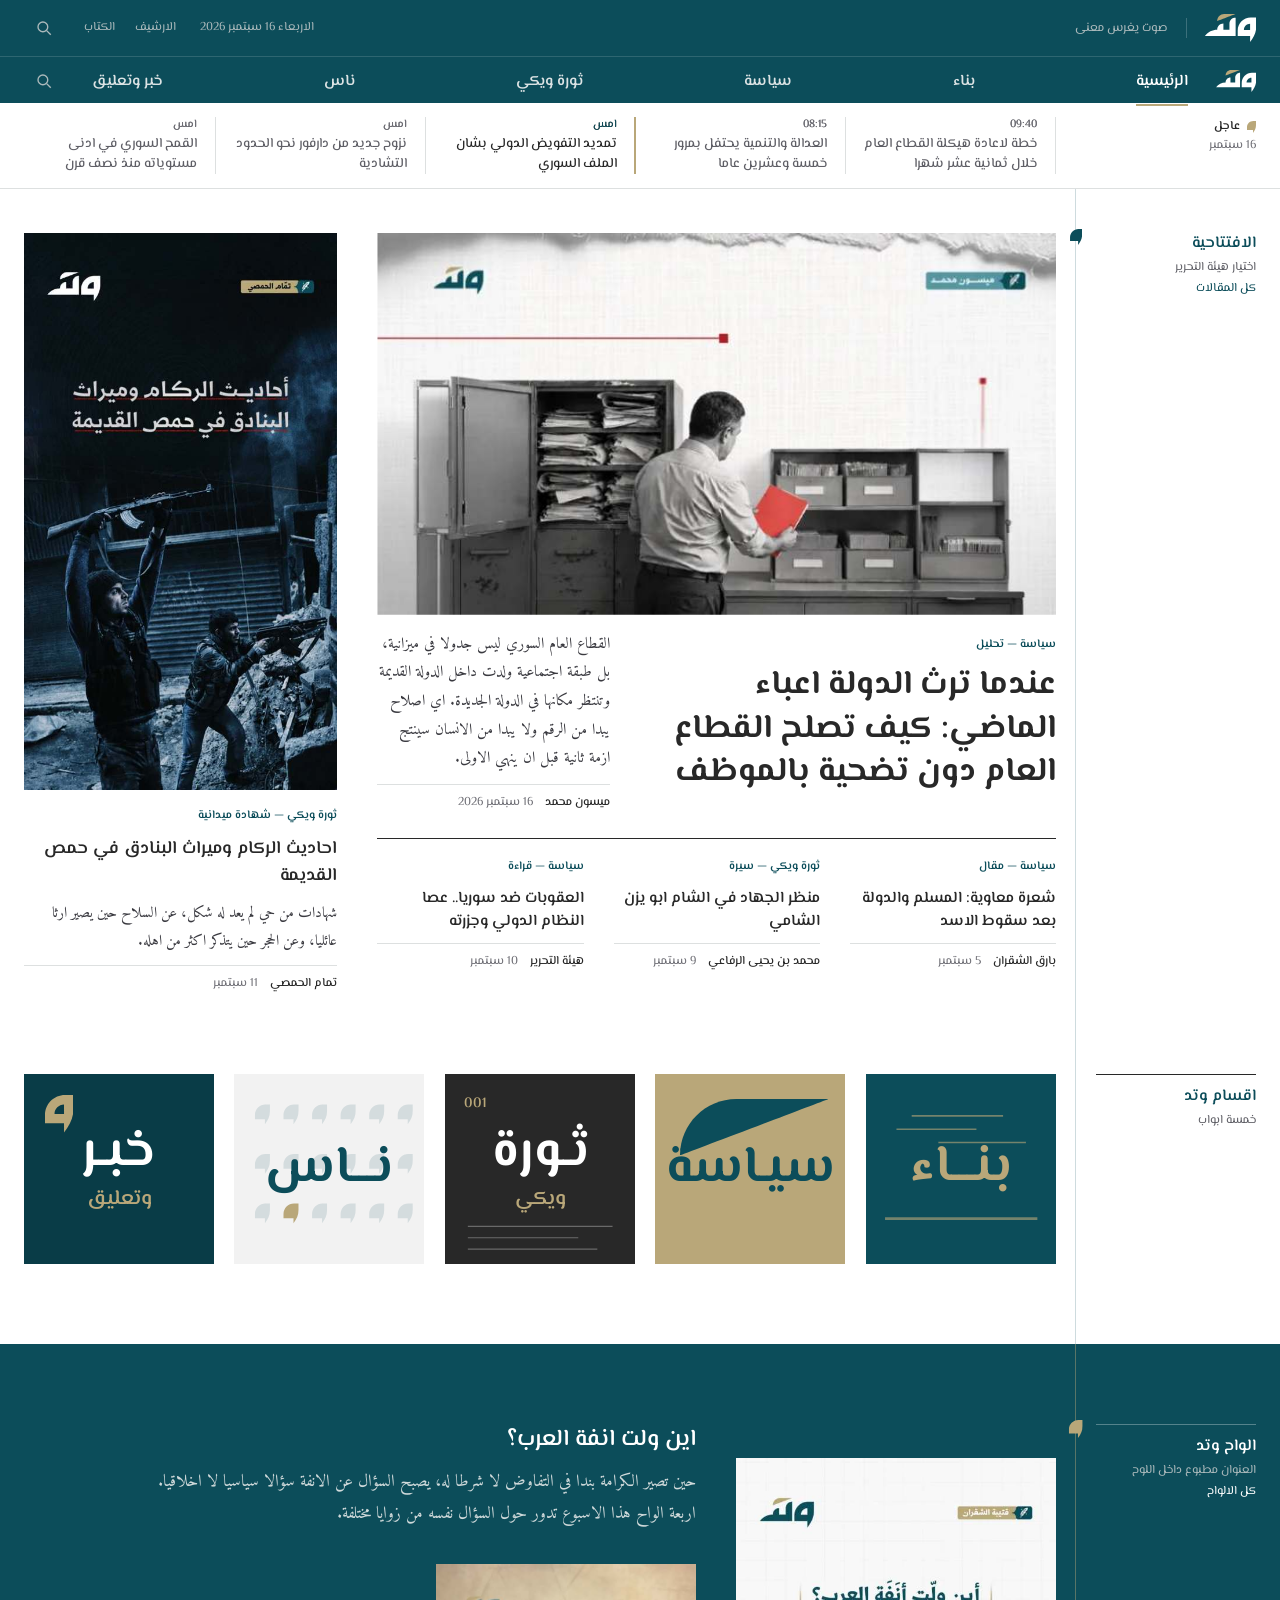
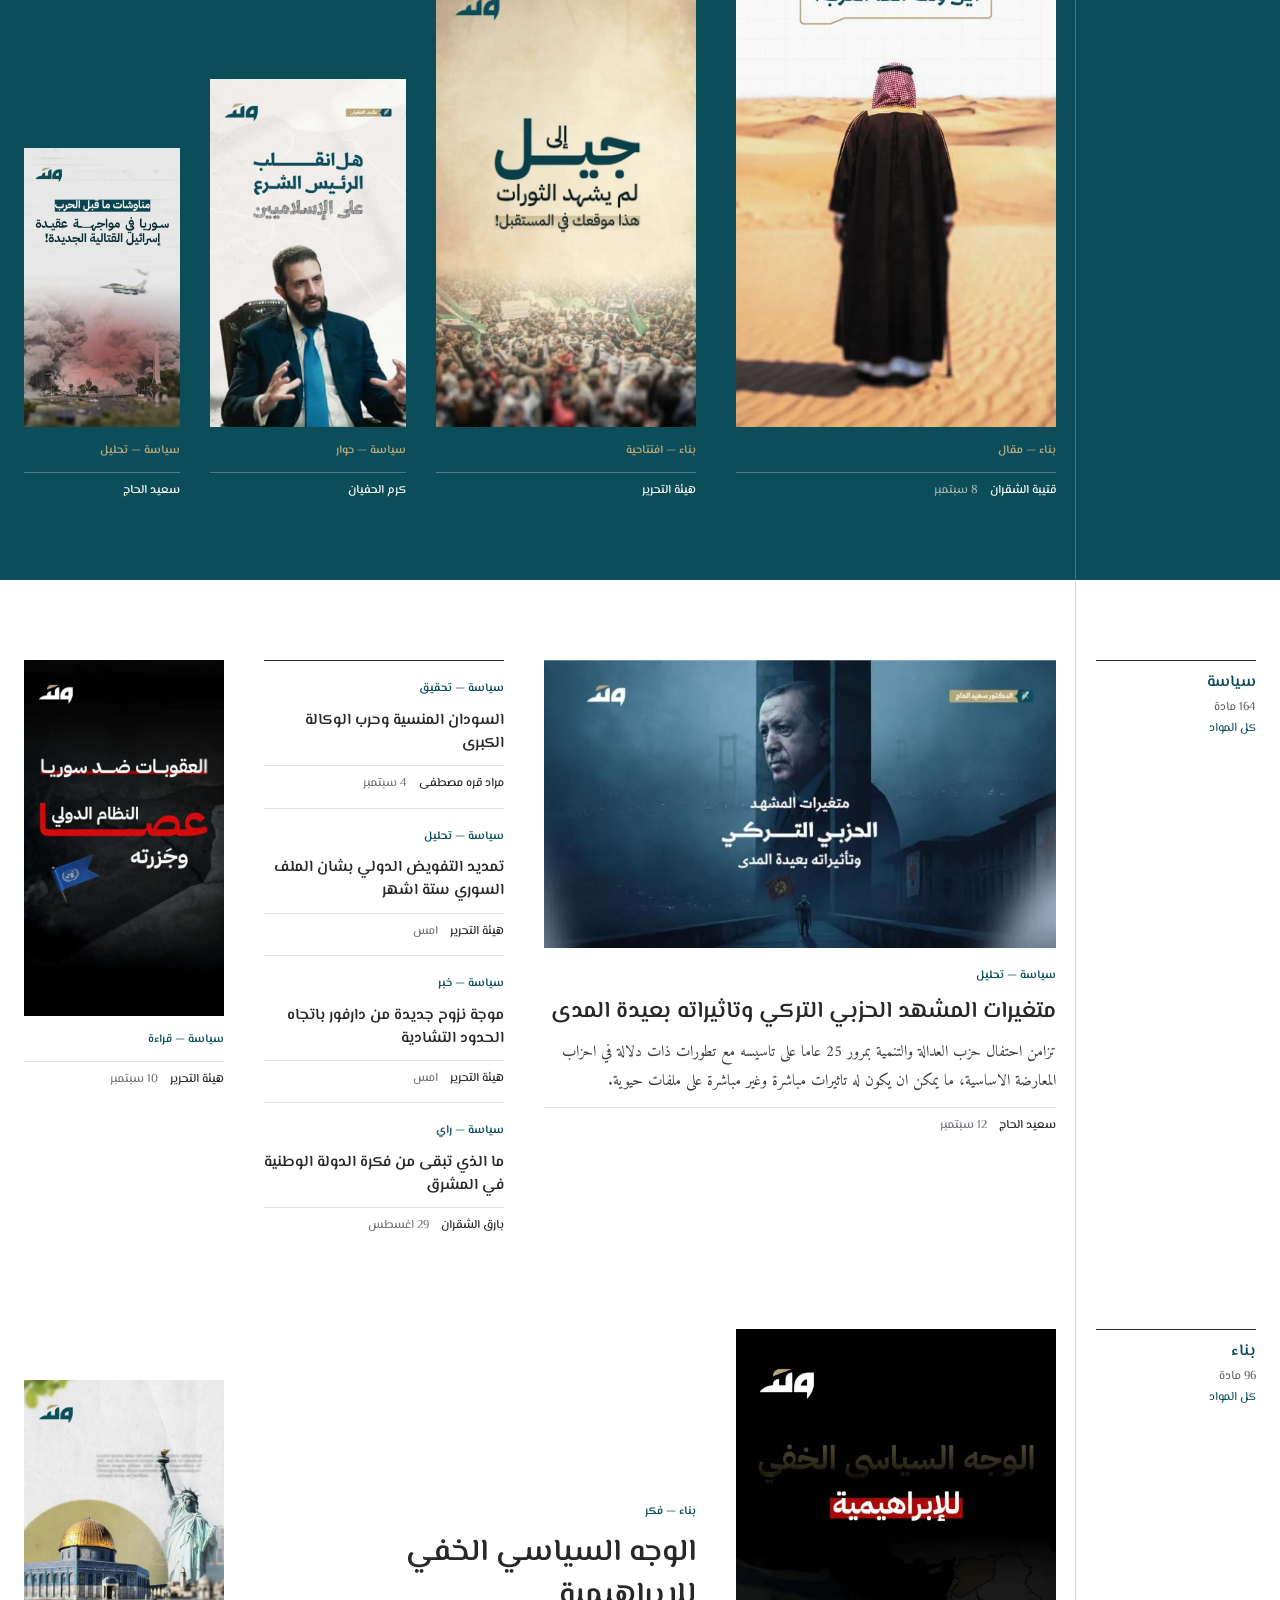
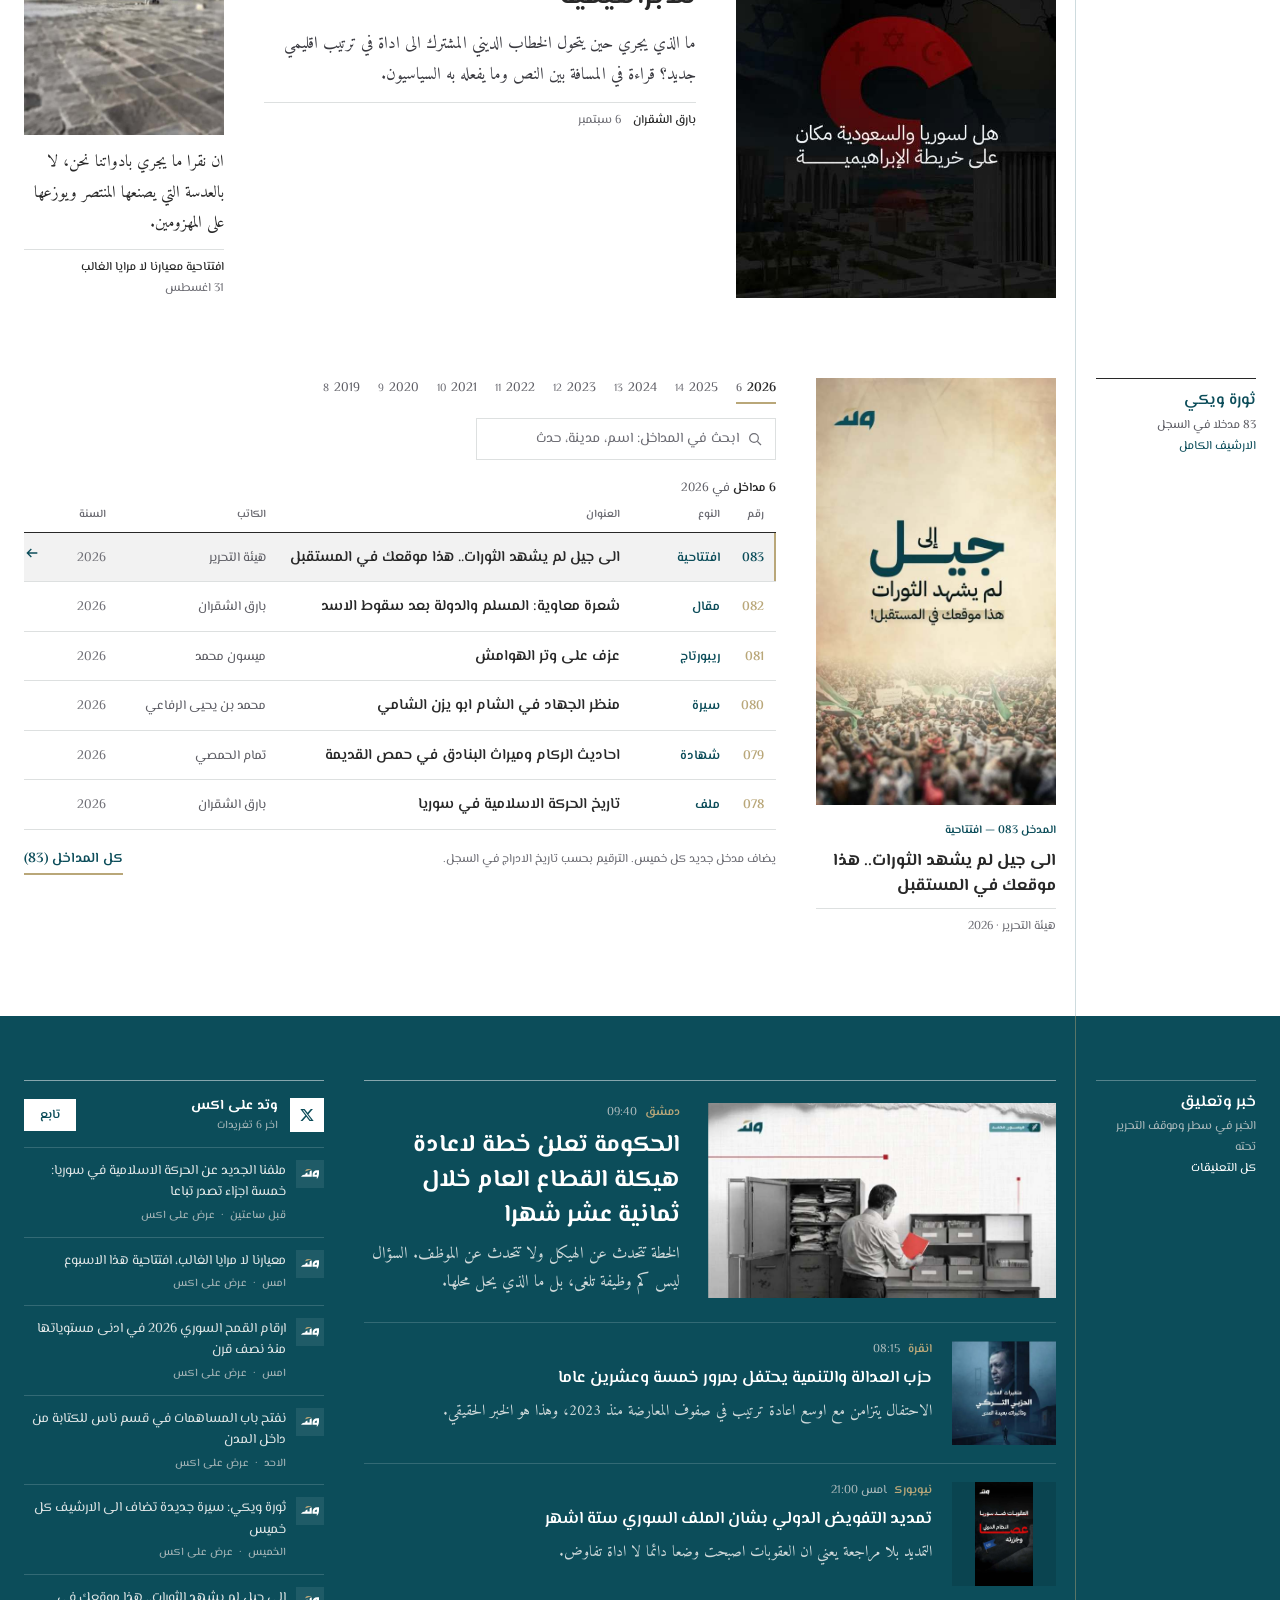
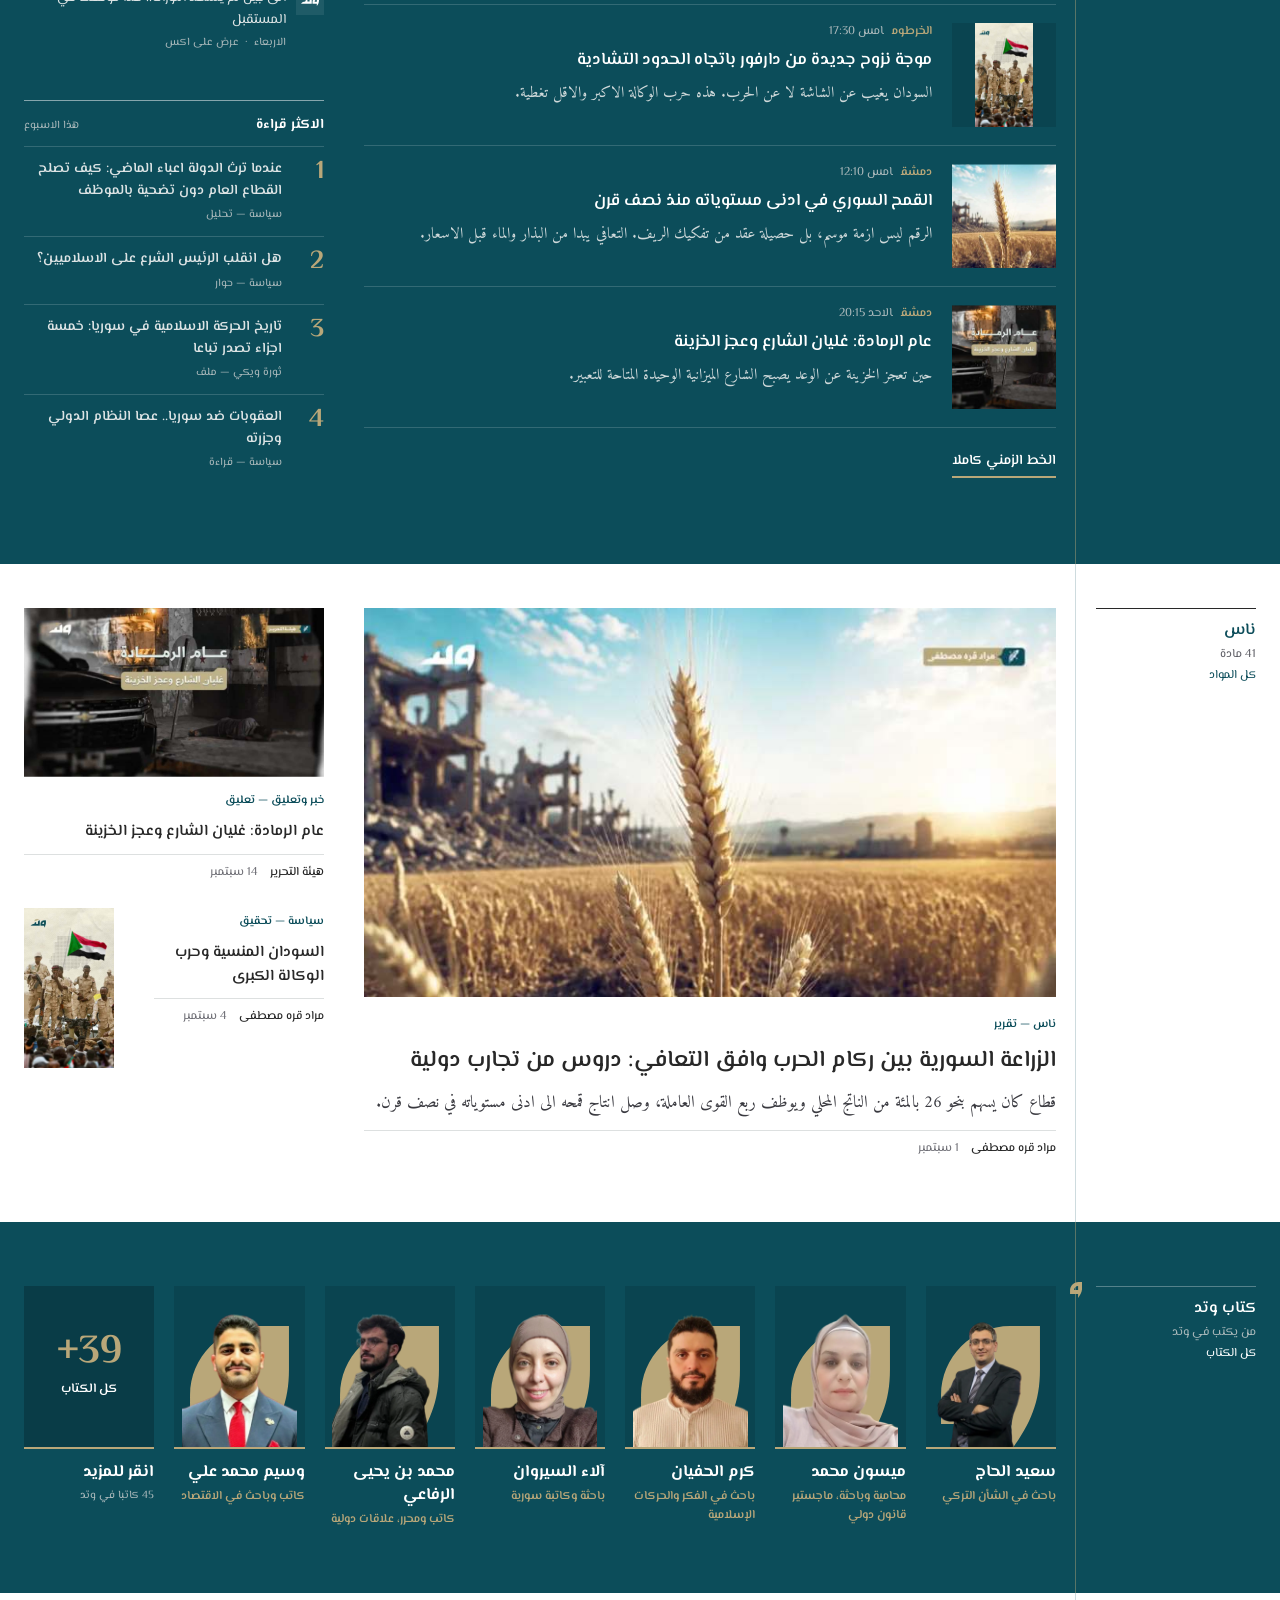
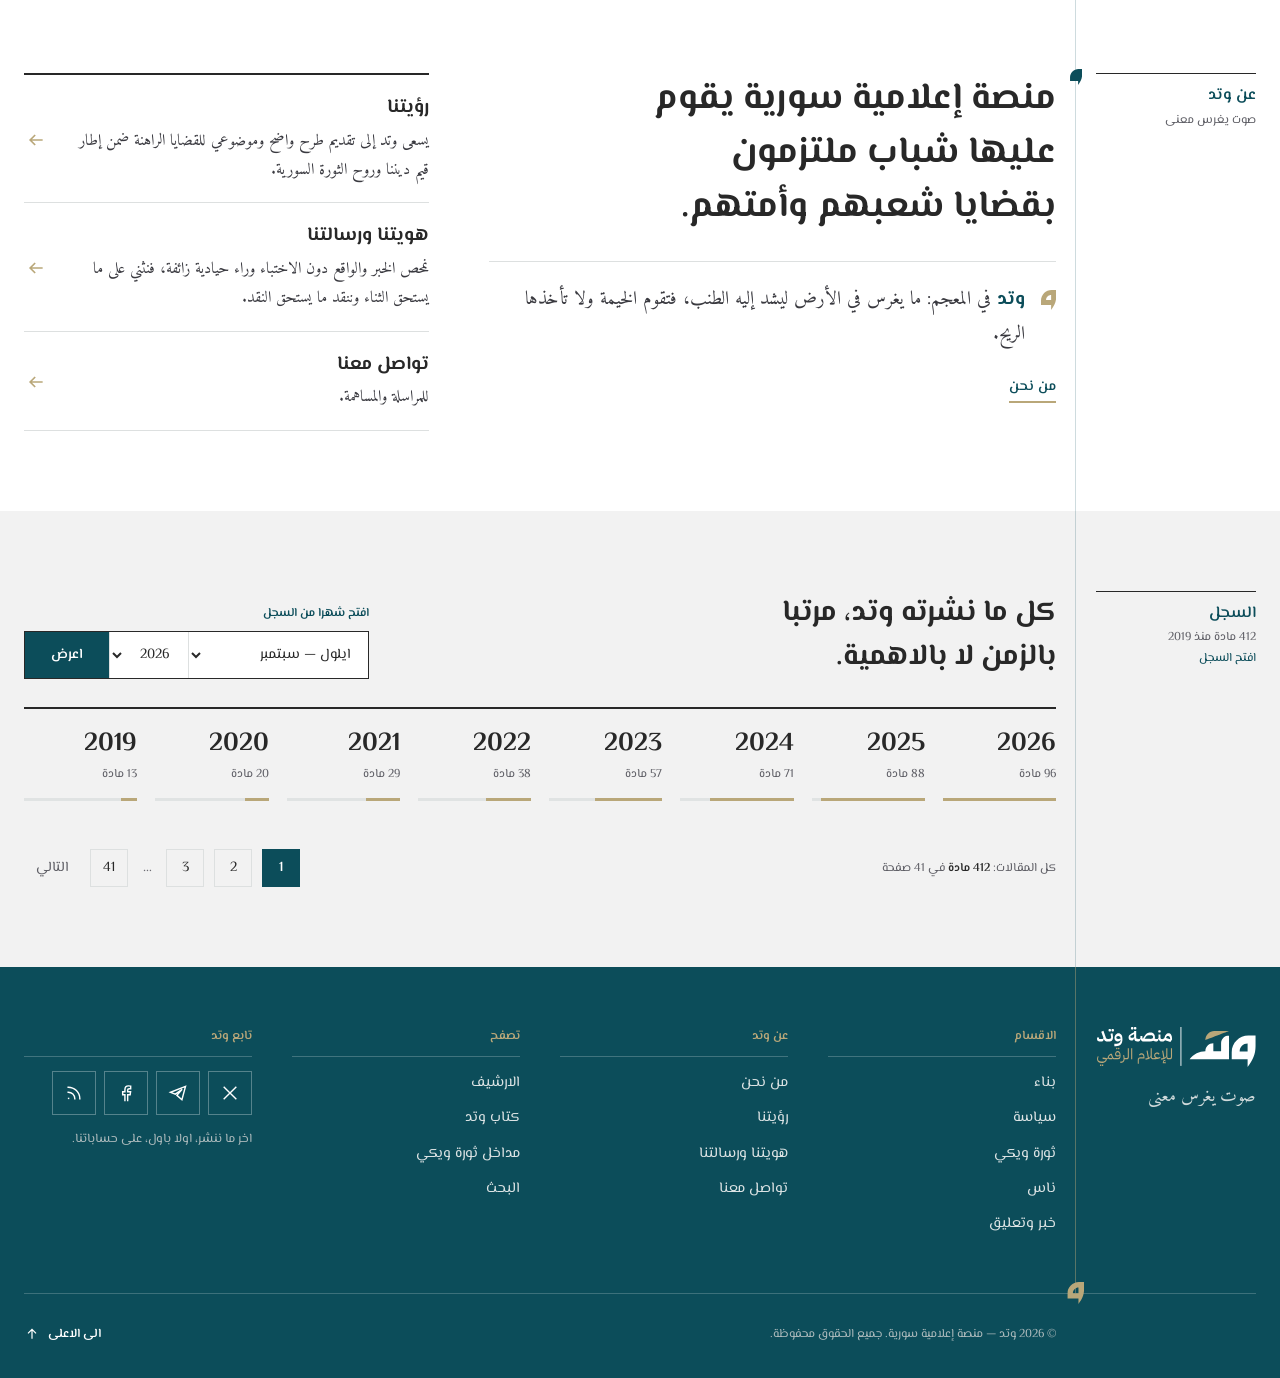
==== commit 89ac7ad4: "One-column pass: no stacked rules, no vertical lines, nothing hidden off the edge Phones and tablets" ====
--- a/index.html
+++ b/index.html
@@ -10,7 +10,7 @@
 <link rel="preconnect" href="https://fonts.googleapis.com">
 <link rel="preconnect" href="https://fonts.gstatic.com" crossorigin>
 <link rel="stylesheet" href="https://fonts.googleapis.com/css2?family=El+Messiri:wght@400;500;600;700&family=Amiri:wght@400;700&display=swap">
-<link rel="stylesheet" href="assets/css/watad.css?v=15">
+<link rel="stylesheet" href="assets/css/watad.css?v=17">
 </head>
 <body>
 <a class="skip" href="#main">تخط الى المحتوى</a>
@@ -87,7 +87,7 @@
   <article class="story"><img class="cover" src="assets/img/posts/c03.jpg" alt="متغيرات المشهد الحزبي التركي وتاثيراته بعيدة المدى" width="760" height="428" loading="lazy"><div style="margin-top:14px"><span class="kicker">سياسة — تحليل</span></div>
    <span class="story__title t-m">متغيرات المشهد الحزبي التركي وتاثيراته بعيدة المدى</span><p class="dek story__dek" style="font-size:15.5px">تزامن احتفال حزب العدالة والتنمية بمرور 25 عاما على تاسيسه مع تطورات ذات دلالة في احزاب المعارضة الاساسية، ما يمكن ان يكون له تاثيرات مباشرة وغير مباشرة على ملفات حيوية.</p><div class="byline"><a href="author.html"><b>سعيد الحاج</b></a><time>12 سبتمبر</time></div><a class="stretched" href="article.html" aria-label="متغيرات المشهد الحزبي التركي وتاثيراته بعيدة المدى"></a></article>
   <div class="rows"><article class="story row-item"><span class="kicker">سياسة — تحقيق</span><span class="story__title t-xs">السودان المنسية وحرب الوكالة الكبرى</span><div class="byline"><a href="author.html"><b>مراد قره مصطفى</b></a><time>4 سبتمبر</time></div><a class="stretched" href="article.html" aria-label="السودان المنسية وحرب الوكالة الكبرى"></a></article><article class="story row-item"><span class="kicker">سياسة — تحليل</span><span class="story__title t-xs">تمديد التفويض الدولي بشان الملف السوري ستة اشهر</span><div class="byline"><a href="author.html"><b>هيئة التحرير</b></a><time>امس</time></div><a class="stretched" href="article.html" aria-label="تمديد التفويض الدولي بشان الملف السوري ستة اشهر"></a></article><article class="story row-item"><span class="kicker">سياسة — خبر</span><span class="story__title t-xs">موجة نزوح جديدة من دارفور باتجاه الحدود التشادية</span><div class="byline"><a href="author.html"><b>هيئة التحرير</b></a><time>امس</time></div><a class="stretched" href="article.html" aria-label="موجة نزوح جديدة من دارفور باتجاه الحدود التشادية"></a></article><article class="story row-item"><span class="kicker">سياسة — راي</span><span class="story__title t-xs">ما الذي تبقى من فكرة الدولة الوطنية في المشرق</span><div class="byline"><a href="author.html"><b>بارق الشقران</b></a><time>29 اغسطس</time></div><a class="stretched" href="article.html" aria-label="ما الذي تبقى من فكرة الدولة الوطنية في المشرق"></a></article></div>
-  <article class="story"><img class="poster" src="assets/img/posts/p07.jpg" alt="العقوبات ضد سوريا.. عصا النظام الدولي وجزرته" width="540" height="960" loading="lazy"><div style="margin-top:10px"><span class="kicker">سياسة — قراءة</span></div><div class="byline"><a href="author.html"><b>هيئة التحرير</b></a><time>10 سبتمبر</time></div><a class="stretched" href="article.html" aria-label="العقوبات ضد سوريا.. عصا النظام الدولي وجزرته"></a></article>
+  <article class="story"><img class="poster" src="assets/img/posts/p07.jpg" alt="العقوبات ضد سوريا.. عصا النظام الدولي وجزرته" width="540" height="960" loading="lazy"><div style="margin-top:10px"><span class="kicker">سياسة — قراءة</span></div><span class="story__title t-xs home-sec__title">العقوبات ضد سوريا.. عصا النظام الدولي وجزرته</span><div class="byline"><a href="author.html"><b>هيئة التحرير</b></a><time>10 سبتمبر</time></div><a class="stretched" href="article.html" aria-label="العقوبات ضد سوريا.. عصا النظام الدولي وجزرته"></a></article>
  </div></div></div></section>
 <section class="section " aria-label="بناء"><div class="container"><div class="l pt-xl">
  <div class="rail"><div class="rail-label"><h2>بناء</h2>96 مادة<br><a href="category.html">كل المواد</a></div></div>
@@ -185,6 +185,6 @@
  </div></div>
 </footer>
 <!-- @endpartial -->
-<script src="assets/js/watad.js?v=15" defer></script>
+<script src="assets/js/watad.js?v=17" defer></script>
 </body>
 </html>
--- a/assets/css/watad.css
+++ b/assets/css/watad.css
@@ -1790,3 +1790,161 @@
   .arcal__jump{flex-wrap:wrap}
   .arcal__jump select[name="m"]{flex:1 1 100%}
 }
+
+/* 42. One column, section by section -------------------------------------------------------
+   Two rules never sit one under the other. On one column the section's label
+   opens it without a rule of its own (the rule would land under the one
+   closing the section before), a byline belongs to its item without a rule
+   (items are divided by theirs), and a bar that measures (a month, a year)
+   is its own baseline. Nothing hides past the edge on a phone: the five
+   section tiles, the boards, the years and the examples all stay in view,
+   and a row that still scrolls (tabs, the header's sections) fades on the
+   side that has more (watad.js 36). */
+.wd-years a{border-bottom:0}
+.arcal__m,.arcal__m[aria-current="true"]{border-bottom:0;padding-bottom:12px}
+.arcal__m[aria-current="true"] .arcal__name{box-shadow:inset 0 -2px var(--sand)}   /* the chosen month is underlined in sand */
+.sources li:last-child,.note .fg:last-child,.facets .facet:last-child .facet__opt:last-child{border-bottom:0}
+.arcal__filters>div:last-of-type{border-bottom:0!important}   /* the month under it opens with its own rule */
+.s-empty{border-top:0;padding-top:0}   /* the search field's line is right above it */
+.tl-side .rail-label{border-top:0;padding-top:0}   /* the head's rule is right above it */
+.ticker + .section .rail-label{border-top:0;padding-top:0}   /* the ticker's rule opens the first section */
+.au-stats .stat{border-top:0;padding-top:0}   /* the portrait's ground line is right above them; the row closes with its own rule */
+.byline{flex-wrap:wrap;row-gap:2px}   /* a long name keeps its line and the date goes under it, not a name broken beside its date */
+.home-sec__title{display:none}   /* the poster carries its title on wide screens; a phone shows it beside the smaller poster */
+[data-more~="end"]{-webkit-mask-image:linear-gradient(to right,transparent,#000 40px);mask-image:linear-gradient(to right,transparent,#000 40px)}   /* the end of a right-to-left row is its left edge */
+[data-more~="start"]{-webkit-mask-image:linear-gradient(to left,transparent,#000 40px);mask-image:linear-gradient(to left,transparent,#000 40px)}
+[data-more~="start"][data-more~="end"]{-webkit-mask-image:linear-gradient(to right,transparent,#000 40px,#000 calc(100% - 40px),transparent);mask-image:linear-gradient(to right,transparent,#000 40px,#000 calc(100% - 40px),transparent)}
+
+@media (max-width:1023px){
+  .rail-label{border-top:0;padding-top:0}
+  .byline{border-top:0;padding-top:0;margin-top:8px}
+  .wd-rec__head{border-bottom:0;padding-bottom:6px}
+  /* one column has no axis to stand on: its line would only run down the margin */
+  .axis,.axis-fill{display:none}
+  .ticker__items a{padding-inline-start:0;border-inline-start:0}   /* one headline at a time: no divider beside it */
+  /* nor the news timeline's spine and its marks: the sticky day labels and the rules between items carry the time */
+  .tl::before,.tl__fill,.tl__item::before{display:none}
+  .tl__item{padding-inline-start:0}
+  /* the article head: the writer and sharing share one row under one rule */
+  .art-head{grid-template-columns:minmax(0,1fr) auto;column-gap:0}
+  .art-head .rail-label,.art-head .art-title,.art-head .epigraph{grid-column:1/-1}
+  .art-head .art-author{grid-column:1;padding-top:12px}
+  .art-head .art-share{grid-column:2;margin-top:4px;padding-top:12px;border-top:1px solid var(--ink)}
+  .art-head .art-share__done{inset-inline-start:auto;inset-inline-end:0}   /* the buttons end the row now: the note opens inward, not past the edge */
+  /* the footer: the brand and where to follow it, then the three link groups side by side */
+  .site-footer__main{grid-template-columns:repeat(3,minmax(0,1fr));grid-template-areas:"brand brand follow" "secs about browse";column-gap:var(--gap);row-gap:34px}
+  .site-footer__cols{display:contents}
+  .site-footer__brand{grid-area:brand}
+  .site-footer__cols>:nth-child(1){grid-area:secs}
+  .site-footer__cols>:nth-child(2){grid-area:about}
+  .site-footer__cols>:nth-child(3){grid-area:browse}
+  .site-footer__follow{grid-area:follow}
+}
+
+@media (max-width:767px){
+  .note,.margin-fig{border-inline-start:0;padding-inline-start:0}
+  /* the ثورة ويكي preview is the card above the table here, so no row is marked as the one shown */
+  .wk-table tbody tr.is-previewed td{background:none}
+  .wk-table tbody tr.is-previewed .wk-n{color:var(--sand)}
+  .wk-table tbody tr.is-previewed .wk-n::before{transform:scaleY(0)}
+  .wk-table tbody tr.is-previewed .wk-go::before{opacity:0}
+  .art-head .art-share__label{display:none}
+  /* the five section tiles, three over two */
+  .secarts{display:flex;flex-wrap:wrap;justify-content:center;gap:12px;overflow:visible;margin-inline:0;padding:0}
+  .secarts>*{flex:0 0 calc((100% - 24px) / 3)}
+  /* the boards: the lead board beside its title, the other three side by side under them */
+  .boards{grid-template-columns:128px minmax(0,1fr);column-gap:16px;row-gap:28px;align-items:center}
+  .boards>:first-child{grid-column:1;grid-row:1;max-width:none}
+  .boards>div{display:contents}
+  .boards>div>article{grid-column:2;grid-row:1}
+  .boards__strip{grid-column:1/-1;grid-row:2;display:grid;grid-template-columns:repeat(3,minmax(0,1fr));gap:12px;margin:0;padding:0;overflow:visible}
+  .boards__strip>:nth-child(n){width:auto}
+  /* politics: the list first, then the board as its last row, its title beside it */
+  .home-sec>:nth-child(2){order:0}
+  .home-sec>:nth-child(3){max-width:none;display:grid;grid-template-columns:110px minmax(0,1fr);grid-template-rows:1fr auto auto auto 1fr;column-gap:16px;margin-top:-18px;padding-top:16px;border-top:1px solid var(--hair)}
+  .home-sec>:nth-child(3)>.poster{grid-row:1/-1}
+  .home-sec>:nth-child(3)>:not(.poster):not(.stretched){grid-column:2}
+  .home-sec>:nth-child(3)>div:first-of-type{grid-row:2;margin-top:0!important}
+  .home-sec__title{display:block;grid-row:3;margin-top:4px}
+  .home-sec>:nth-child(3)>.byline{grid-row:4}
+  /* build: each board beside its words, the two boards on one column line */
+  .home-build{grid-template-columns:120px minmax(0,1fr);column-gap:16px;row-gap:30px;align-items:start}
+  .home-build>:first-child{grid-column:1;max-width:none}
+  .home-build>:nth-child(2){grid-column:2}
+  .home-build>:nth-child(2) .t-l{font-size:21px}
+  .home-build>:nth-child(3){grid-column:1/-1}
+  /* the ثورة ويكي years wrap onto two lines instead of running off the edge */
+  .wk-years{display:grid;grid-template-columns:repeat(4,auto);justify-content:start;justify-items:start;column-gap:22px;row-gap:12px;overflow:visible;margin-inline:0;padding:0}   /* four years a line, in columns */
+  /* ناس: its board row puts the board on the start side, as every other board row on a phone does */
+  .story--row{grid-template-columns:var(--media) minmax(0,1fr);align-items:center}
+  .story--row .story__media{grid-column:1}
+  .story--row .story__text{grid-column:2}
+  /* writers: six tiles, then all of them as one row across */
+  .writers-row .writer--more{grid-column:1/-1;display:grid;grid-template-columns:72px minmax(0,1fr);grid-template-rows:auto auto;column-gap:14px;align-content:center}
+  .writers-row .writer--more .writer__pic{grid-row:1/span 2;width:72px;aspect-ratio:1}
+  .writers-row .writer--more .writer__plus{font-size:28px}
+  .writers-row .writer--more .writer__all{display:none}
+  .writers-row .writer--more .writer__name{margin-top:0;align-self:end}
+  .writers-row .writer--more .writer__count{align-self:start}
+  /* the related board in an article, and the three to start from on the empty search and the 404: a board beside its words */
+  .remedy .story{display:grid;grid-template-columns:110px minmax(0,1fr);column-gap:16px;align-items:center}
+  .remedy .story>.poster{width:110px;max-width:none}
+  .remedy .story>div{margin-top:0!important}
+  .posters3{display:grid;grid-template-columns:minmax(0,1fr);gap:0;overflow:visible;margin-inline:0;padding:0}
+  .posters3>.story{display:grid;grid-template-columns:96px minmax(0,1fr);grid-template-rows:1fr auto auto auto 1fr;column-gap:16px;padding:14px 0;border-top:1px solid var(--hair)}
+  .posters3>.story:first-child{border-top:0;padding-top:0}
+  .posters3>.story>.poster{grid-row:1/-1}
+  .posters3>.story>:not(.poster):not(.stretched){grid-column:2}
+  .posters3>.story>div:first-of-type{grid-row:2;margin-top:0!important}
+  .posters3>.story>.story__title{grid-row:3}
+  .posters3>.story>.byline{grid-row:4}
+  /* keep reading: the next piece's board beside its title, the other two under them */
+  .next-read{grid-template-columns:120px minmax(0,1fr);column-gap:16px;row-gap:28px;align-items:center}
+  .next-read>div{display:contents}
+  .next-read>:last-child{grid-column:1;grid-row:1;max-width:none}
+  .next-read>div>article{grid-column:2;grid-row:1}
+  .next-read .story__title.t-xl{font-size:23px}
+  .next-read__small{grid-column:1/-1;grid-row:2;display:grid;grid-template-columns:repeat(2,minmax(0,1fr));gap:16px;align-items:start;margin-top:0}
+  .next-read__small>*,.next-read__small>*+*{width:auto}
+  /* about: the four examples, two by two */
+  .ab-offer--media{display:grid;grid-template-columns:repeat(2,minmax(0,1fr));gap:26px 16px;overflow:visible;margin-inline:0;padding:0}
+  .ab-offer--media>*{flex:none}
+  /* archive: a month's pictures in two columns, each whole */
+  .ar-strip{display:block;columns:2;column-gap:12px;overflow:visible;margin-inline:0;padding:0}
+  .ar-strip>*,.ar-strip>.is-cover{width:auto;margin-bottom:14px;break-inside:avoid}
+  /* the writer: the portrait beside the name, the rest under them */
+  .au-head{grid-template-columns:112px minmax(0,1fr);column-gap:16px;row-gap:0;align-items:start}
+  .au-head__text{display:contents}
+  .au-portrait{grid-row:1/span 3}
+  .au-head__text>.kicker,.au-head__text>h1,.au-head__text>div:first-of-type{grid-column:2}
+  .au-head__text>.kicker{align-self:end;padding-top:6px}
+  .au-head .au-name{font-size:36px;margin-top:6px!important}
+  .au-head__text>div:first-of-type{font-size:16.5px!important;line-height:1.5;margin-top:8px!important}
+  .au-head__text>p,.au-head__text>.flex{grid-column:1/-1}
+  /* the footer on a phone: the brand, where to follow it under one line, then the links in two columns */
+  .site-footer__main{grid-template-columns:repeat(2,minmax(0,1fr));grid-template-areas:"brand brand" "follow follow" "secs about" "browse browse";row-gap:28px}
+  .site-footer__follow{padding-bottom:28px;border-bottom:1px solid rgba(255,255,255,.18)}
+  .site-footer__follow h2{position:absolute;width:1px;height:1px;overflow:hidden;clip:rect(0 0 0 0);white-space:nowrap}
+  .site-footer__follow .social{margin-top:0}
+  .site-footer__col h2{margin-bottom:6px;padding-bottom:0;border-bottom:0}
+  .site-footer__cols>:nth-child(3) ul{columns:2;column-gap:var(--gap)}
+  .site-footer__cols>:nth-child(3) li{break-inside:avoid}
+}
+
+/* the tablet: ناس keeps its side column (a full-width second picture would weigh as much as the lead),
+   the four examples on من نحن stay one row (two by two they stood 620px tall), a writer's latest piece
+   gives its summary half the row, and the writers' "more" tile takes the last two places of the second
+   row, its box as tall as the portraits */
+@media (min-width:768px) and (max-width:1023px){
+  .home-people{grid-template-columns:minmax(0,1fr) 250px}
+  .ab-offer--media{grid-template-columns:repeat(4,minmax(0,1fr))}
+  .au-latest{grid-template-columns:repeat(2,minmax(0,1fr))}
+}
+@media (max-width:1023px){
+  .ab-hero .note{border-inline-start:0;padding-inline-start:0}   /* under the lead now, not beside it: a side rule would hang off the edge */
+}
+@media (min-width:768px) and (max-width:1199px){
+  .writers-row{container-type:inline-size}
+  .writers-row .writer--more{grid-column:span 2}
+  .writers-row .writer--more .writer__pic{aspect-ratio:auto;height:calc((100cqi - 60px) * .3125)}   /* a portrait: a quarter of the row less its gaps, at 4:5 */
+}
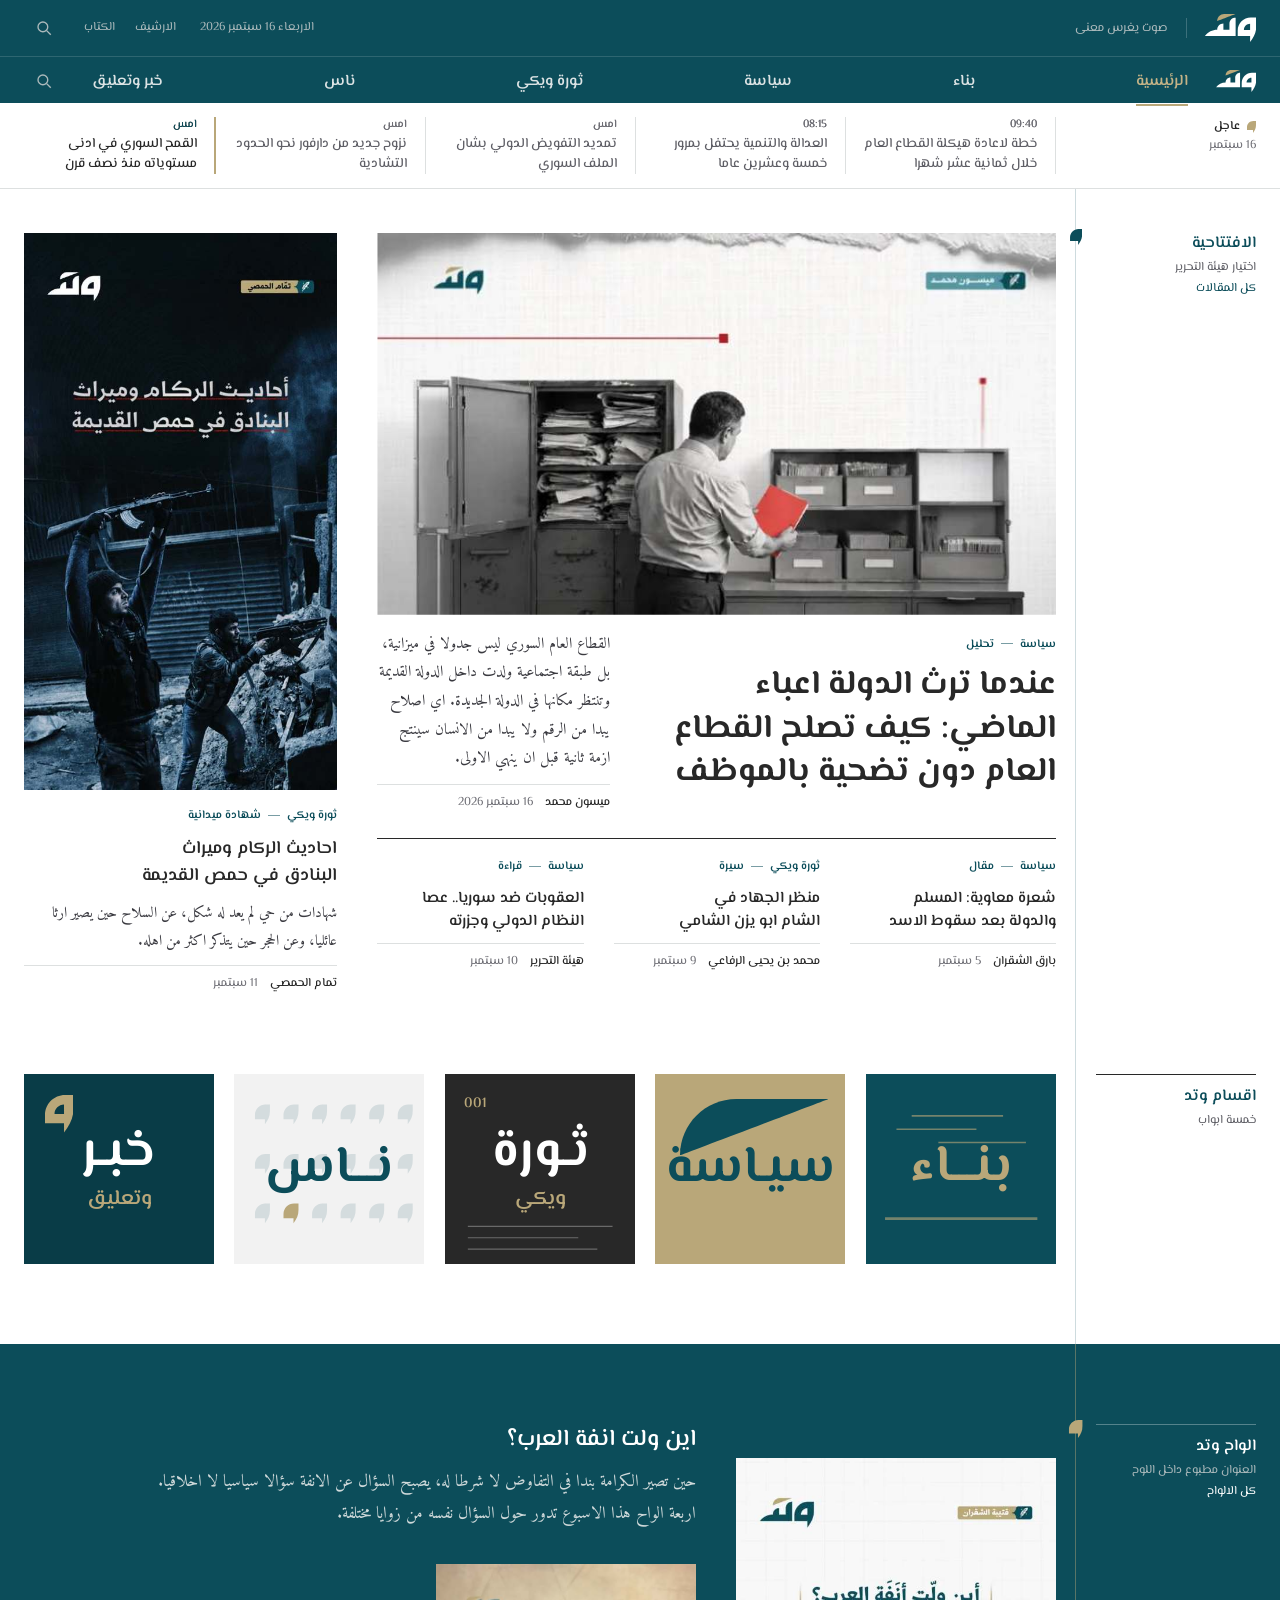
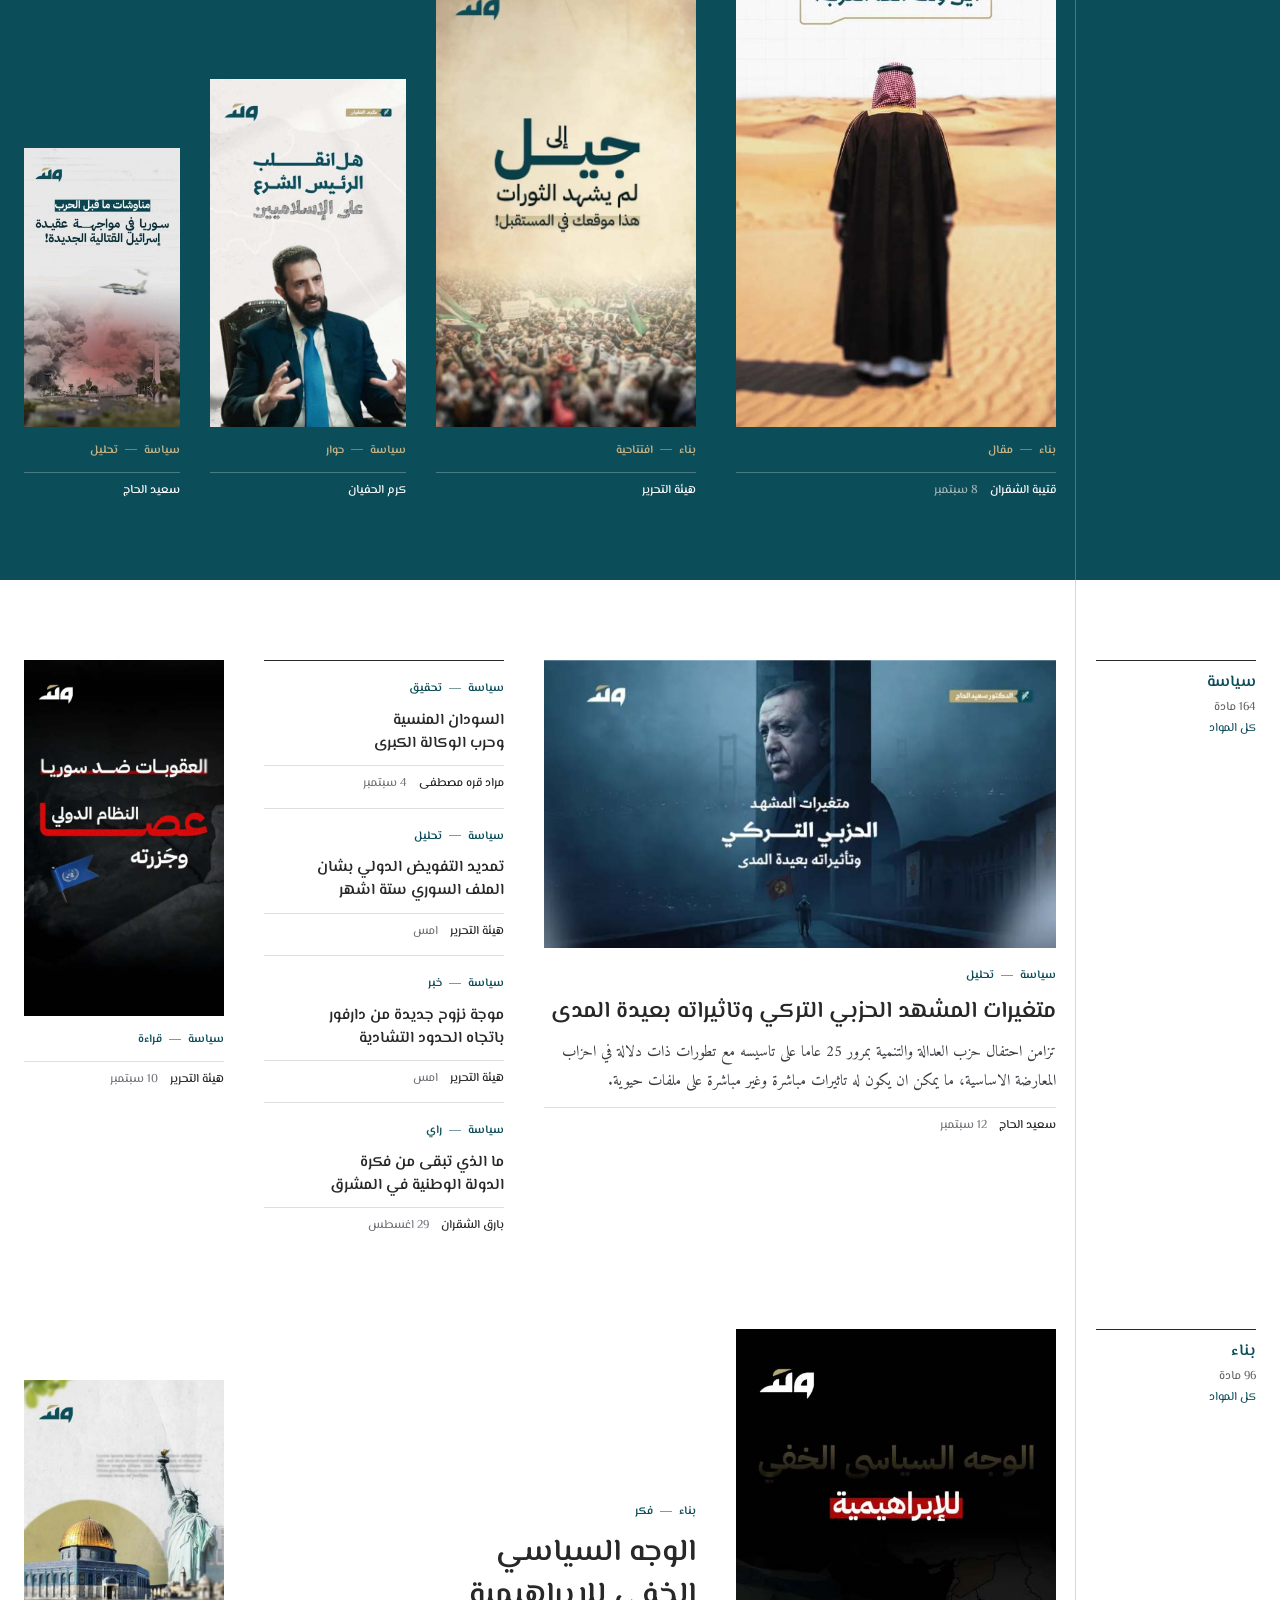
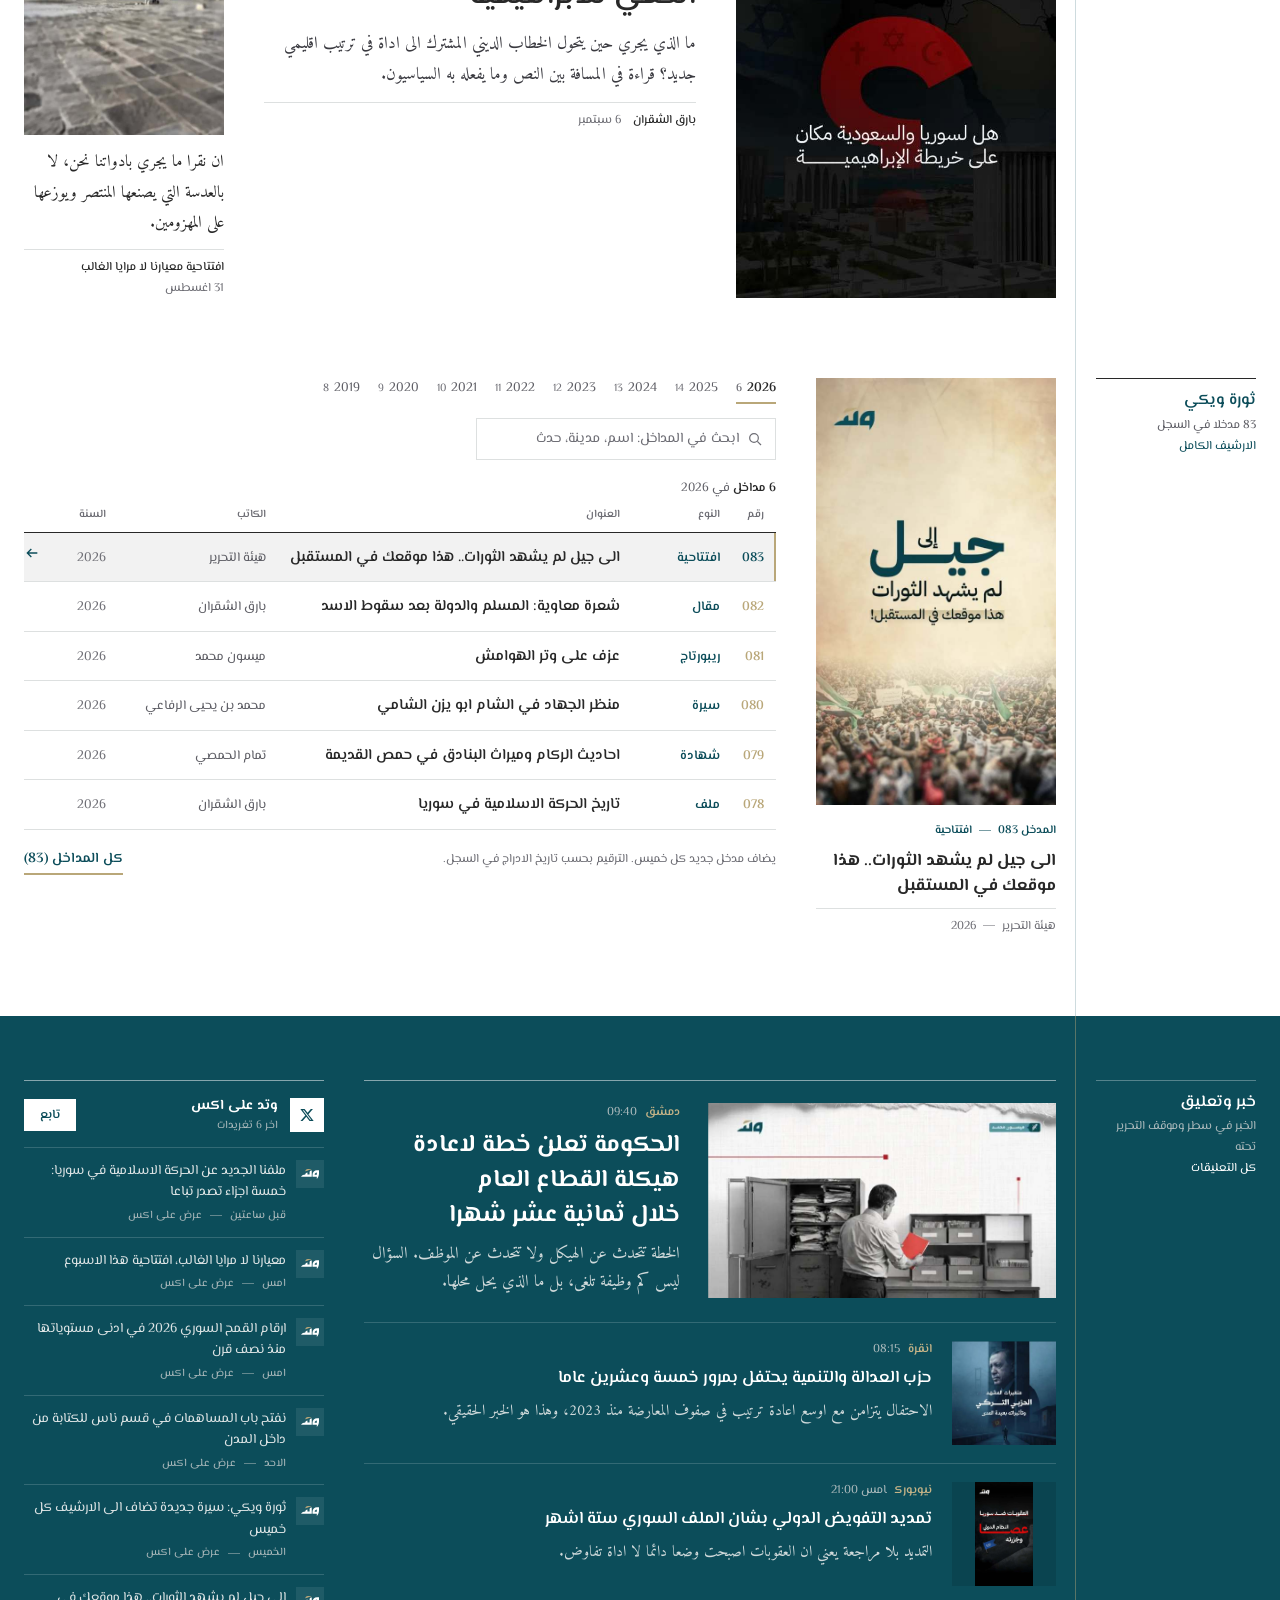
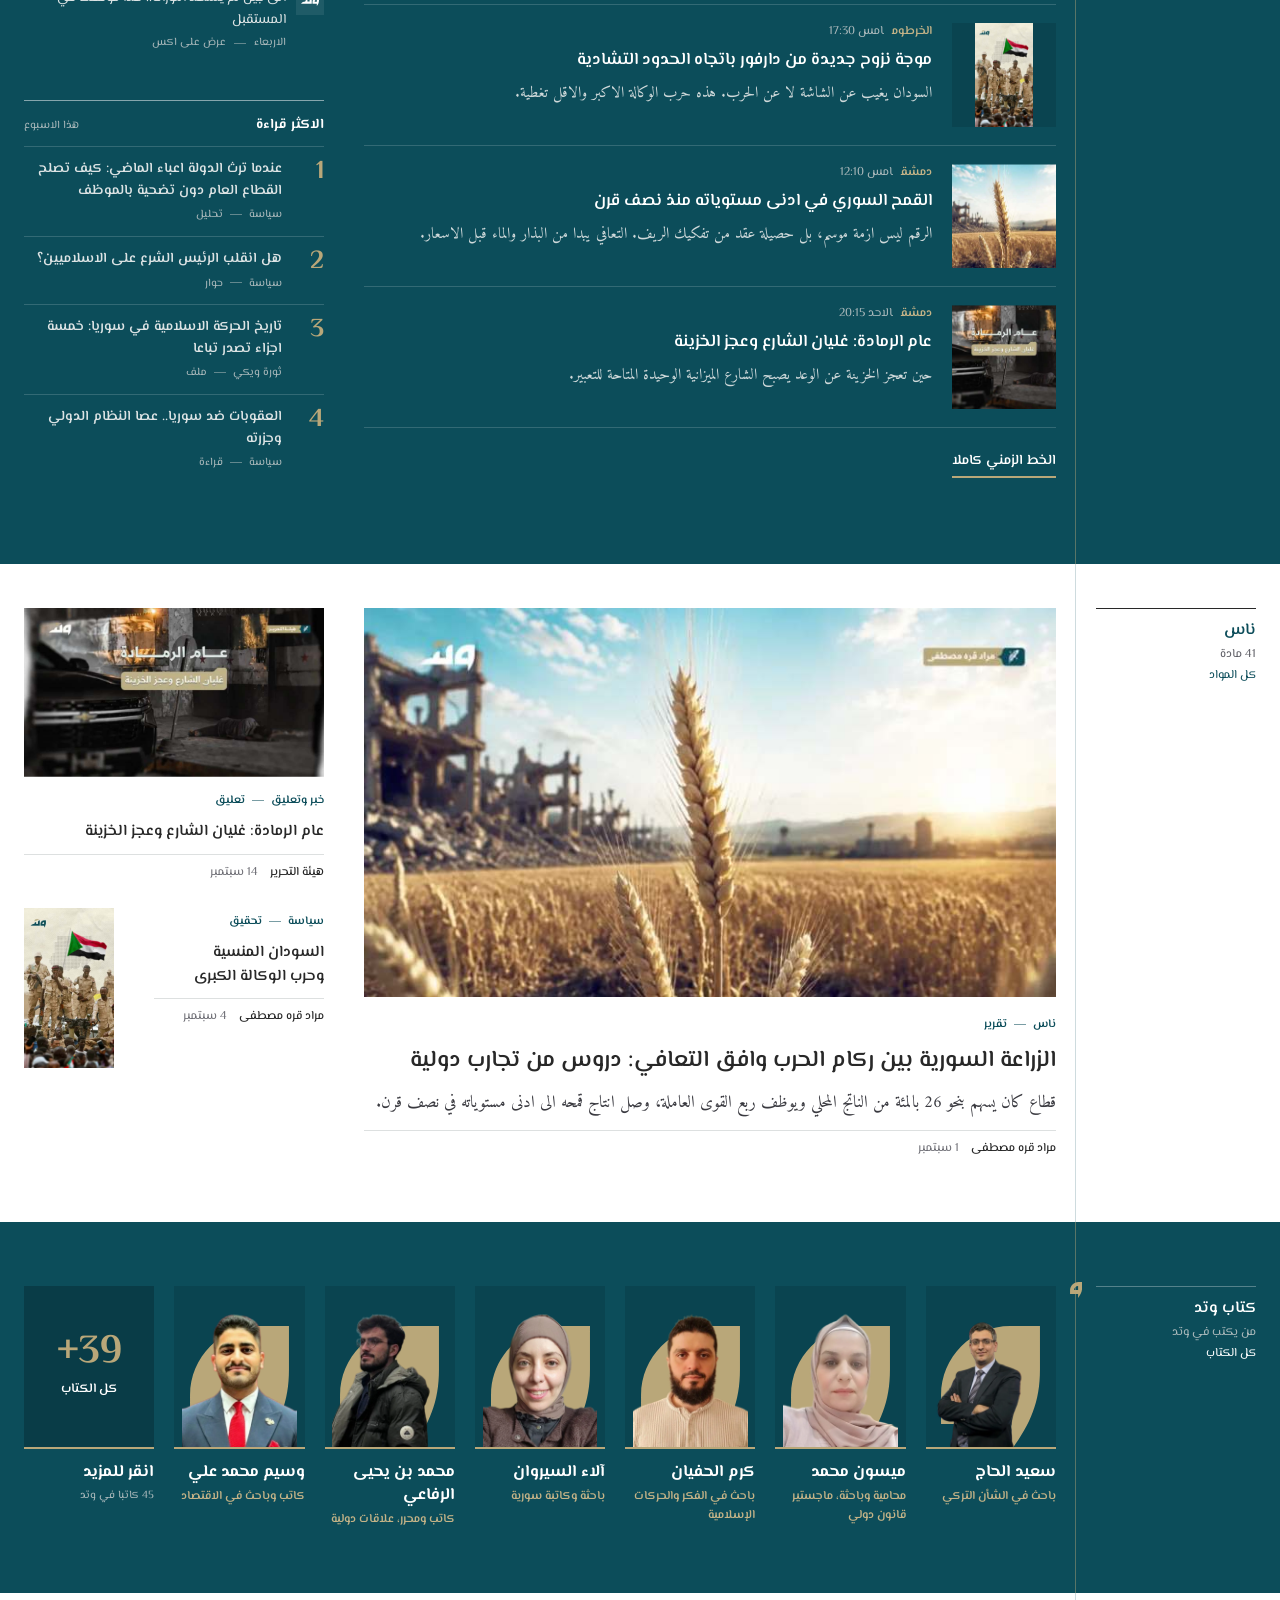
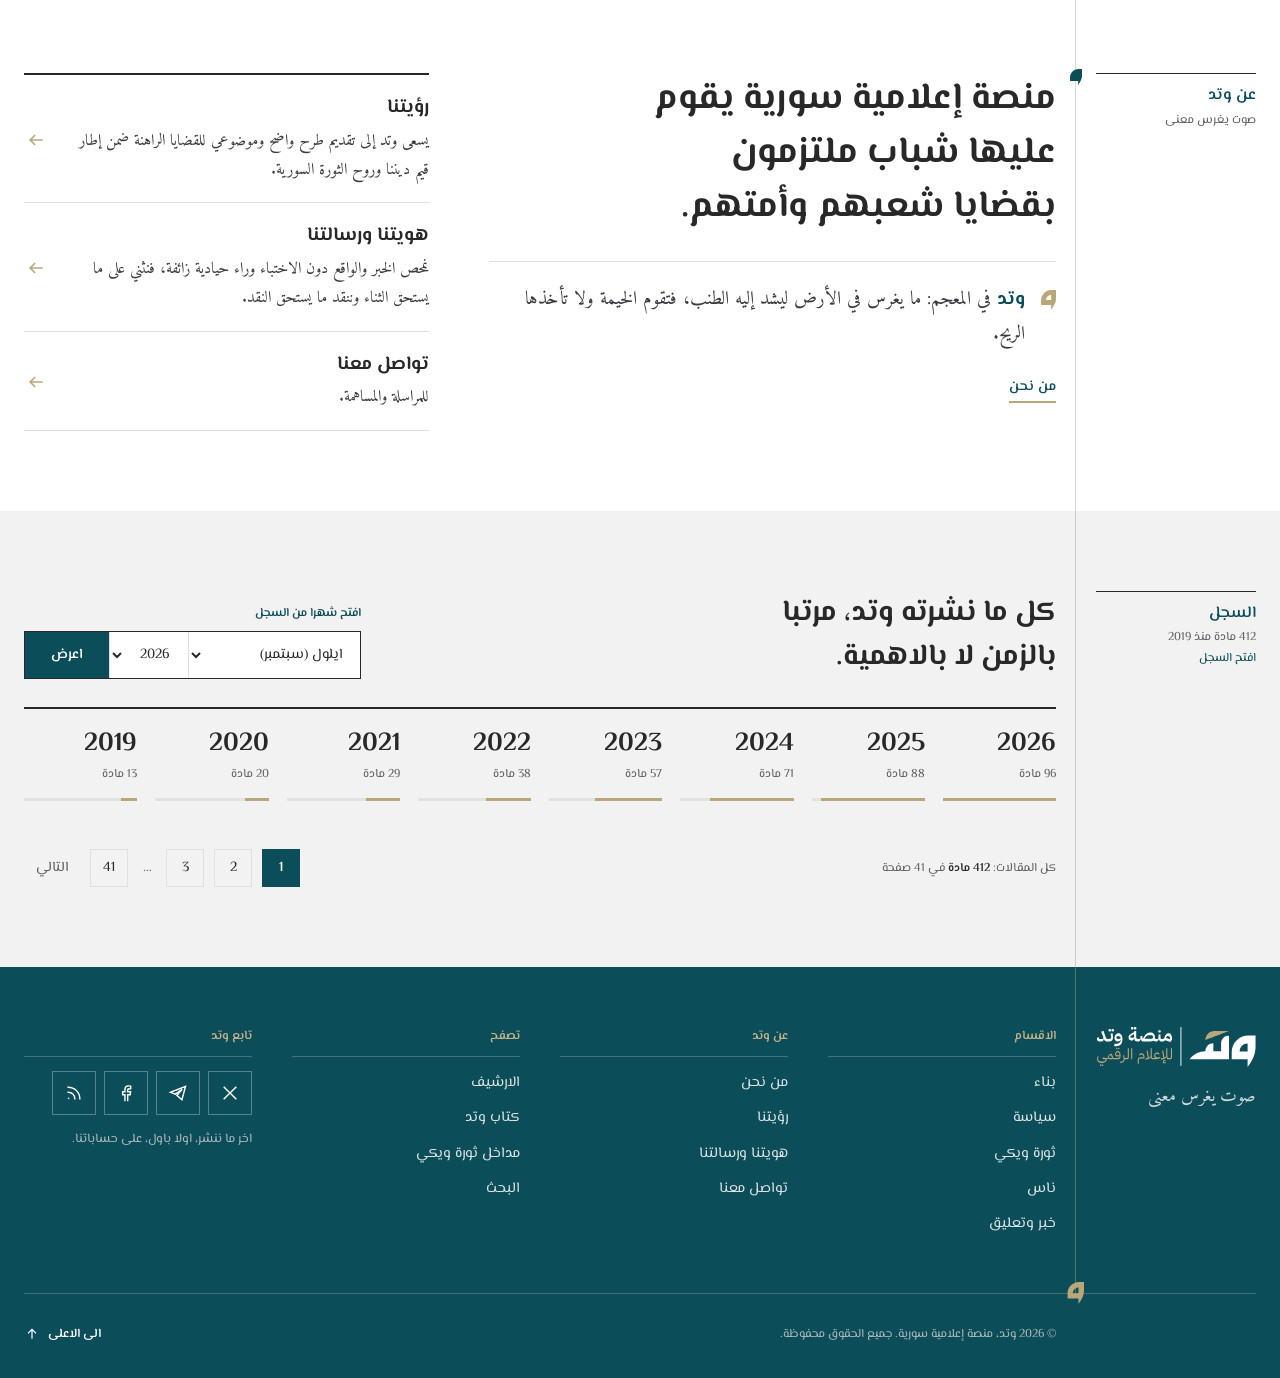
==== commit ffb7279f: "Every page, desktop first: one reading edge, no dead space, cleaner Arabic copy - Article: running t" ====
--- a/index.html
+++ b/index.html
@@ -3,14 +3,14 @@
 <head>
 <meta charset="utf-8">
 <meta name="viewport" content="width=device-width, initial-scale=1">
-<title>وتد — صوت يغرس معنى</title>
+<title>وتد | صوت يغرس معنى</title>
 <meta name="description" content="وتد منصة إعلامية سورية يقوم عليها شباب ملتزمون بقضايا شعبهم وأمتهم.">
 <meta name="theme-color" content="#0C4D5A">
 <link rel="icon" href="assets/img/brand/logo-mark.svg" type="image/svg+xml">
 <link rel="preconnect" href="https://fonts.googleapis.com">
 <link rel="preconnect" href="https://fonts.gstatic.com" crossorigin>
 <link rel="stylesheet" href="https://fonts.googleapis.com/css2?family=El+Messiri:wght@400;500;600;700&family=Amiri:wght@400;700&display=swap">
-<link rel="stylesheet" href="assets/css/watad.css?v=17">
+<link rel="stylesheet" href="assets/css/watad.css?v=18">
 </head>
 <body>
 <a class="skip" href="#main">تخط الى المحتوى</a>
@@ -59,13 +59,13 @@
   <div class="home-lead__main">
    <article class="story"><img class="cover" src="assets/img/posts/c01.jpg" alt="عندما ترث الدولة اعباء الماضي: كيف تصلح القطاع العام دون تضحية بالموظف" width="760" height="428" loading="eager" fetchpriority="high">
     <div class="split">
-     <div><span class="kicker">سياسة — تحليل</span><h1 class="story__title t-l" style="font-size:clamp(24px,2.6vw,36px);font-weight:700;line-height:1.3">عندما ترث الدولة اعباء الماضي: كيف تصلح القطاع العام دون تضحية بالموظف</h1></div>
+     <div><span class="kicker">سياسة<span class="sep">، </span>تحليل</span><h1 class="story__title t-l" style="font-size:clamp(24px,2.6vw,36px);font-weight:700;line-height:1.3">عندما ترث الدولة اعباء الماضي: كيف تصلح القطاع العام دون تضحية بالموظف</h1></div>
      <div><p class="dek" style="font-size:15.5px">القطاع العام السوري ليس جدولا في ميزانية، بل طبقة اجتماعية ولدت داخل الدولة القديمة وتنتظر مكانها في الدولة الجديدة. اي اصلاح يبدا من الرقم ولا يبدا من الانسان سينتج ازمة ثانية قبل ان ينهي الاولى.</p><div class="byline"><a href="author.html"><b>ميسون محمد</b></a><time>16 سبتمبر 2026</time></div></div>
     </div><a class="stretched" href="article.html" aria-label="عندما ترث الدولة اعباء الماضي: كيف تصلح القطاع العام دون تضحية بالموظف"></a></article>
-   <div class="home-lead__more"><article class="story"><span class="kicker">سياسة — مقال</span><span class="story__title t-xs">شعرة معاوية: المسلم والدولة بعد سقوط الاسد</span><div class="byline"><a href="author.html"><b>بارق الشقران</b></a><time>5 سبتمبر</time></div><a class="stretched" href="article.html" aria-label="شعرة معاوية: المسلم والدولة بعد سقوط الاسد"></a></article><article class="story"><span class="kicker">ثورة ويكي — سيرة</span><span class="story__title t-xs">منظر الجهاد في الشام ابو يزن الشامي</span><div class="byline"><a href="author.html"><b>محمد بن يحيى الرفاعي</b></a><time>9 سبتمبر</time></div><a class="stretched" href="article.html" aria-label="منظر الجهاد في الشام ابو يزن الشامي"></a></article><article class="story"><span class="kicker">سياسة — قراءة</span><span class="story__title t-xs">العقوبات ضد سوريا.. عصا النظام الدولي وجزرته</span><div class="byline"><a href="author.html"><b>هيئة التحرير</b></a><time>10 سبتمبر</time></div><a class="stretched" href="article.html" aria-label="العقوبات ضد سوريا.. عصا النظام الدولي وجزرته"></a></article></div>
+   <div class="home-lead__more"><article class="story"><span class="kicker">سياسة<span class="sep">، </span>مقال</span><span class="story__title t-xs">شعرة معاوية: المسلم والدولة بعد سقوط الاسد</span><div class="byline"><a href="author.html"><b>بارق الشقران</b></a><time>5 سبتمبر</time></div><a class="stretched" href="article.html" aria-label="شعرة معاوية: المسلم والدولة بعد سقوط الاسد"></a></article><article class="story"><span class="kicker">ثورة ويكي<span class="sep">، </span>سيرة</span><span class="story__title t-xs">منظر الجهاد في الشام ابو يزن الشامي</span><div class="byline"><a href="author.html"><b>محمد بن يحيى الرفاعي</b></a><time>9 سبتمبر</time></div><a class="stretched" href="article.html" aria-label="منظر الجهاد في الشام ابو يزن الشامي"></a></article><article class="story"><span class="kicker">سياسة<span class="sep">، </span>قراءة</span><span class="story__title t-xs">العقوبات ضد سوريا.. عصا النظام الدولي وجزرته</span><div class="byline"><a href="author.html"><b>هيئة التحرير</b></a><time>10 سبتمبر</time></div><a class="stretched" href="article.html" aria-label="العقوبات ضد سوريا.. عصا النظام الدولي وجزرته"></a></article></div>
   </div>
   <article class="story home-lead__side"><img class="poster" src="assets/img/posts/p05.jpg" alt="احاديث الركام وميراث البنادق في حمص القديمة" width="540" height="960" loading="lazy">
-   <div style="margin-top:12px"><span class="kicker">ثورة ويكي — شهادة ميدانية</span><span class="story__title t-s">احاديث الركام وميراث البنادق في حمص القديمة</span><p class="dek story__dek" style="font-size:15px">شهادات من حي لم يعد له شكل، عن السلاح حين يصير ارثا عائليا، وعن الحجر حين يتذكر اكثر من اهله.</p><div class="byline"><a href="author.html"><b>تمام الحمصي</b></a><time>11 سبتمبر</time></div></div><a class="stretched" href="article.html" aria-label="احاديث الركام وميراث البنادق في حمص القديمة"></a></article>
+   <div style="margin-top:12px"><span class="kicker">ثورة ويكي<span class="sep">، </span>شهادة ميدانية</span><span class="story__title t-s">احاديث الركام وميراث البنادق في حمص القديمة</span><p class="dek story__dek" style="font-size:15px">شهادات من حي لم يعد له شكل، عن السلاح حين يصير ارثا عائليا، وعن الحجر حين يتذكر اكثر من اهله.</p><div class="byline"><a href="author.html"><b>تمام الحمصي</b></a><time>11 سبتمبر</time></div></div><a class="stretched" href="article.html" aria-label="احاديث الركام وميراث البنادق في حمص القديمة"></a></article>
  </div></div></div></section>
 <section class="section " aria-label="اقسام وتد"><div class="container"><div class="l pt-xl pb-xl">
  <div class="rail"><div class="rail-label"><h2>اقسام وتد</h2>خمسة ابواب</div></div>
@@ -74,26 +74,26 @@
 <section class="band  pt-xl pb-xl" aria-label="الواح وتد"><div class="axis-layer" aria-hidden="true"><div class="container"><i class="axis"></i></div></div><div class="container section"><div class="l">
  <div class="rail"><span class="wedge"><svg viewBox="0 0 52.46 69.13" xmlns="http://www.w3.org/2000/svg" width="13.7" height="18" aria-hidden="true"><path fill="#B9A779" d="M36.7,0C16.43,0,0,16.43,0,36.7v15.35h34.97s0,17.08,0,17.08c11.35-15.37,17.49-26.96,17.49-46.08V0h-15.76Z"/></svg></span><div class="rail-label"><h2>الواح وتد</h2>العنوان مطبوع داخل اللوح<br><a href="category.html">كل الالواح</a></div></div>
  <div class="body boards">
-  <article class="story"><img class="poster" src="assets/img/posts/p03.jpg" alt="اين ولت انفة العرب؟" width="540" height="960" loading="lazy"><div style="margin-top:10px"><span class="kicker">بناء — مقال</span></div><div class="byline"><a href="author.html"><b>قتيبة الشقران</b></a><time>8 سبتمبر</time></div><a class="stretched" href="article.html" aria-label="اين ولت انفة العرب؟"></a></article>
+  <article class="story"><img class="poster" src="assets/img/posts/p03.jpg" alt="اين ولت انفة العرب؟" width="540" height="960" loading="lazy"><div style="margin-top:10px"><span class="kicker">بناء<span class="sep">، </span>مقال</span></div><div class="byline"><a href="author.html"><b>قتيبة الشقران</b></a><time>8 سبتمبر</time></div><a class="stretched" href="article.html" aria-label="اين ولت انفة العرب؟"></a></article>
   <div>
    <article class="story" style="max-width:560px"><span class="story__title t-m" style="margin-top:0">اين ولت انفة العرب؟</span>
     <p class="dek story__dek">حين تصير الكرامة بندا في التفاوض لا شرطا له، يصبح السؤال عن الانفة سؤالا سياسيا لا اخلاقيا. اربعة الواح هذا الاسبوع تدور حول السؤال نفسه من زوايا مختلفة.</p><a class="stretched" href="article.html" aria-label="اين ولت انفة العرب؟"></a></article>
-   <div class="boards__strip strip"><article class="story"><img class="poster" src="assets/img/posts/p10.jpg" alt="الى جيل لم يشهد الثورات.. هذا موقعك في المستقبل" width="540" height="960" loading="lazy"><div style="margin-top:10px"><span class="kicker">بناء — افتتاحية</span></div><div class="byline"><a href="author.html"><b>هيئة التحرير</b></a></div><a class="stretched" href="article.html" aria-label="الى جيل لم يشهد الثورات.. هذا موقعك في المستقبل"></a></article><article class="story"><img class="poster" src="assets/img/posts/p04.jpg" alt="هل انقلب الرئيس الشرع على الاسلاميين؟" width="540" height="960" loading="lazy"><div style="margin-top:10px"><span class="kicker">سياسة — حوار</span></div><div class="byline"><a href="author.html"><b>كرم الحفيان</b></a></div><a class="stretched" href="article.html" aria-label="هل انقلب الرئيس الشرع على الاسلاميين؟"></a></article><article class="story"><img class="poster" src="assets/img/posts/p08.jpg" alt="مناوشات ما قبل الحرب: سوريا في مواجهة عقيدة اسرائيل القتالية الجديدة" width="540" height="960" loading="lazy"><div style="margin-top:10px"><span class="kicker">سياسة — تحليل</span></div><div class="byline"><a href="author.html"><b>سعيد الحاج</b></a></div><a class="stretched" href="article.html" aria-label="مناوشات ما قبل الحرب: سوريا في مواجهة عقيدة اسرائيل القتالية الجديدة"></a></article></div>
+   <div class="boards__strip strip"><article class="story"><img class="poster" src="assets/img/posts/p10.jpg" alt="الى جيل لم يشهد الثورات.. هذا موقعك في المستقبل" width="540" height="960" loading="lazy"><div style="margin-top:10px"><span class="kicker">بناء<span class="sep">، </span>افتتاحية</span></div><div class="byline"><a href="author.html"><b>هيئة التحرير</b></a></div><a class="stretched" href="article.html" aria-label="الى جيل لم يشهد الثورات.. هذا موقعك في المستقبل"></a></article><article class="story"><img class="poster" src="assets/img/posts/p04.jpg" alt="هل انقلب الرئيس الشرع على الاسلاميين؟" width="540" height="960" loading="lazy"><div style="margin-top:10px"><span class="kicker">سياسة<span class="sep">، </span>حوار</span></div><div class="byline"><a href="author.html"><b>كرم الحفيان</b></a></div><a class="stretched" href="article.html" aria-label="هل انقلب الرئيس الشرع على الاسلاميين؟"></a></article><article class="story"><img class="poster" src="assets/img/posts/p08.jpg" alt="مناوشات ما قبل الحرب: سوريا في مواجهة عقيدة اسرائيل القتالية الجديدة" width="540" height="960" loading="lazy"><div style="margin-top:10px"><span class="kicker">سياسة<span class="sep">، </span>تحليل</span></div><div class="byline"><a href="author.html"><b>سعيد الحاج</b></a></div><a class="stretched" href="article.html" aria-label="مناوشات ما قبل الحرب: سوريا في مواجهة عقيدة اسرائيل القتالية الجديدة"></a></article></div>
   </div>
  </div></div></div></section>
 <section class="section " aria-label="سياسة"><div class="container"><div class="l pt-xl">
  <div class="rail"><div class="rail-label"><h2>سياسة</h2>164 مادة<br><a href="category.html">كل المواد</a></div></div>
  <div class="body home-sec">
-  <article class="story"><img class="cover" src="assets/img/posts/c03.jpg" alt="متغيرات المشهد الحزبي التركي وتاثيراته بعيدة المدى" width="760" height="428" loading="lazy"><div style="margin-top:14px"><span class="kicker">سياسة — تحليل</span></div>
+  <article class="story"><img class="cover" src="assets/img/posts/c03.jpg" alt="متغيرات المشهد الحزبي التركي وتاثيراته بعيدة المدى" width="760" height="428" loading="lazy"><div style="margin-top:14px"><span class="kicker">سياسة<span class="sep">، </span>تحليل</span></div>
    <span class="story__title t-m">متغيرات المشهد الحزبي التركي وتاثيراته بعيدة المدى</span><p class="dek story__dek" style="font-size:15.5px">تزامن احتفال حزب العدالة والتنمية بمرور 25 عاما على تاسيسه مع تطورات ذات دلالة في احزاب المعارضة الاساسية، ما يمكن ان يكون له تاثيرات مباشرة وغير مباشرة على ملفات حيوية.</p><div class="byline"><a href="author.html"><b>سعيد الحاج</b></a><time>12 سبتمبر</time></div><a class="stretched" href="article.html" aria-label="متغيرات المشهد الحزبي التركي وتاثيراته بعيدة المدى"></a></article>
-  <div class="rows"><article class="story row-item"><span class="kicker">سياسة — تحقيق</span><span class="story__title t-xs">السودان المنسية وحرب الوكالة الكبرى</span><div class="byline"><a href="author.html"><b>مراد قره مصطفى</b></a><time>4 سبتمبر</time></div><a class="stretched" href="article.html" aria-label="السودان المنسية وحرب الوكالة الكبرى"></a></article><article class="story row-item"><span class="kicker">سياسة — تحليل</span><span class="story__title t-xs">تمديد التفويض الدولي بشان الملف السوري ستة اشهر</span><div class="byline"><a href="author.html"><b>هيئة التحرير</b></a><time>امس</time></div><a class="stretched" href="article.html" aria-label="تمديد التفويض الدولي بشان الملف السوري ستة اشهر"></a></article><article class="story row-item"><span class="kicker">سياسة — خبر</span><span class="story__title t-xs">موجة نزوح جديدة من دارفور باتجاه الحدود التشادية</span><div class="byline"><a href="author.html"><b>هيئة التحرير</b></a><time>امس</time></div><a class="stretched" href="article.html" aria-label="موجة نزوح جديدة من دارفور باتجاه الحدود التشادية"></a></article><article class="story row-item"><span class="kicker">سياسة — راي</span><span class="story__title t-xs">ما الذي تبقى من فكرة الدولة الوطنية في المشرق</span><div class="byline"><a href="author.html"><b>بارق الشقران</b></a><time>29 اغسطس</time></div><a class="stretched" href="article.html" aria-label="ما الذي تبقى من فكرة الدولة الوطنية في المشرق"></a></article></div>
-  <article class="story"><img class="poster" src="assets/img/posts/p07.jpg" alt="العقوبات ضد سوريا.. عصا النظام الدولي وجزرته" width="540" height="960" loading="lazy"><div style="margin-top:10px"><span class="kicker">سياسة — قراءة</span></div><span class="story__title t-xs home-sec__title">العقوبات ضد سوريا.. عصا النظام الدولي وجزرته</span><div class="byline"><a href="author.html"><b>هيئة التحرير</b></a><time>10 سبتمبر</time></div><a class="stretched" href="article.html" aria-label="العقوبات ضد سوريا.. عصا النظام الدولي وجزرته"></a></article>
+  <div class="rows"><article class="story row-item"><span class="kicker">سياسة<span class="sep">، </span>تحقيق</span><span class="story__title t-xs">السودان المنسية وحرب الوكالة الكبرى</span><div class="byline"><a href="author.html"><b>مراد قره مصطفى</b></a><time>4 سبتمبر</time></div><a class="stretched" href="article.html" aria-label="السودان المنسية وحرب الوكالة الكبرى"></a></article><article class="story row-item"><span class="kicker">سياسة<span class="sep">، </span>تحليل</span><span class="story__title t-xs">تمديد التفويض الدولي بشان الملف السوري ستة اشهر</span><div class="byline"><a href="author.html"><b>هيئة التحرير</b></a><time>امس</time></div><a class="stretched" href="article.html" aria-label="تمديد التفويض الدولي بشان الملف السوري ستة اشهر"></a></article><article class="story row-item"><span class="kicker">سياسة<span class="sep">، </span>خبر</span><span class="story__title t-xs">موجة نزوح جديدة من دارفور باتجاه الحدود التشادية</span><div class="byline"><a href="author.html"><b>هيئة التحرير</b></a><time>امس</time></div><a class="stretched" href="article.html" aria-label="موجة نزوح جديدة من دارفور باتجاه الحدود التشادية"></a></article><article class="story row-item"><span class="kicker">سياسة<span class="sep">، </span>راي</span><span class="story__title t-xs">ما الذي تبقى من فكرة الدولة الوطنية في المشرق</span><div class="byline"><a href="author.html"><b>بارق الشقران</b></a><time>29 اغسطس</time></div><a class="stretched" href="article.html" aria-label="ما الذي تبقى من فكرة الدولة الوطنية في المشرق"></a></article></div>
+  <article class="story"><img class="poster" src="assets/img/posts/p07.jpg" alt="العقوبات ضد سوريا.. عصا النظام الدولي وجزرته" width="540" height="960" loading="lazy"><div style="margin-top:10px"><span class="kicker">سياسة<span class="sep">، </span>قراءة</span></div><span class="story__title t-xs home-sec__title">العقوبات ضد سوريا.. عصا النظام الدولي وجزرته</span><div class="byline"><a href="author.html"><b>هيئة التحرير</b></a><time>10 سبتمبر</time></div><a class="stretched" href="article.html" aria-label="العقوبات ضد سوريا.. عصا النظام الدولي وجزرته"></a></article>
  </div></div></div></section>
 <section class="section " aria-label="بناء"><div class="container"><div class="l pt-xl">
  <div class="rail"><div class="rail-label"><h2>بناء</h2>96 مادة<br><a href="category.html">كل المواد</a></div></div>
  <div class="body home-build">
   <article class="story"><img class="poster" src="assets/img/posts/p09.jpg" alt="الوجه السياسي الخفي للابراهيمية" width="540" height="960" loading="lazy"><a class="stretched" href="article.html" aria-label="الوجه السياسي الخفي للابراهيمية"></a></article>
-  <article class="story" style="align-self:center"><span class="kicker">بناء — فكر</span><span class="story__title t-l">الوجه السياسي الخفي للابراهيمية</span>
+  <article class="story" style="align-self:center"><span class="kicker">بناء<span class="sep">، </span>فكر</span><span class="story__title t-l">الوجه السياسي الخفي للابراهيمية</span>
    <p class="dek story__dek">ما الذي يجري حين يتحول الخطاب الديني المشترك الى اداة في ترتيب اقليمي جديد؟ قراءة في المسافة بين النص وما يفعله به السياسيون.</p><div class="byline"><a href="author.html"><b>بارق الشقران</b></a><time>6 سبتمبر</time></div><a class="stretched" href="article.html" aria-label="الوجه السياسي الخفي للابراهيمية"></a></article>
   <article class="story"><img class="poster" src="assets/img/posts/p02.jpg" alt="معيارنا لا مرايا الغالب" width="540" height="960" loading="lazy">
    <p class="dek" style="font-size:16.5px;margin-top:12px;color:var(--ink)">ان نقرا ما يجري بادواتنا نحن، لا بالعدسة التي يصنعها المنتصر ويوزعها على المهزومين.</p>
@@ -104,7 +104,7 @@
  <div class="body wk" data-wiki>
   <aside class="wk-preview" data-wiki-preview aria-hidden="true">
    <a class="wk-preview__frame" href="article.html" tabindex="-1"><img class="poster" src="assets/img/posts/p10.jpg" alt="" width="540" height="960" loading="lazy"></a>
-   <div class="wk-preview__meta"><span class="kicker">المدخل 083 — افتتاحية</span><b class="wk-preview__title">الى جيل لم يشهد الثورات.. هذا موقعك في المستقبل</b><span class="wk-preview__by">هيئة التحرير · 2026</span></div>
+   <div class="wk-preview__meta"><span class="kicker">المدخل 083<span class="sep">، </span>افتتاحية</span><b class="wk-preview__title">الى جيل لم يشهد الثورات.. هذا موقعك في المستقبل</b><span class="wk-preview__by">هيئة التحرير<span class="sep">، </span>2026</span></div>
   </aside>
   <div class="wk-main">
    <div class="wk-head">
@@ -122,16 +122,16 @@
  <div class="rail"><div class="rail-label"><h2>خبر وتعليق</h2>الخبر في سطر وموقف التحرير تحته<br><a href="news.html">كل التعليقات</a></div></div>
  <div class="body home-news">
   <div class="home-news__col"><ol class="nlist"><li class="nitem nitem--lead"><article class="story"><span class="nitem__img"><img class="cover" src="assets/img/posts/c01.jpg" alt="" width="760" height="428" loading="lazy"></span><div class="nitem__text"><p class="nitem__where">دمشق<time datetime="2026-09-16T09:40">09:40</time></p><h3 class="story__title nitem__news">الحكومة تعلن خطة لاعادة هيكلة القطاع العام خلال ثمانية عشر شهرا</h3><p class="nitem__comment">الخطة تتحدث عن الهيكل ولا تتحدث عن الموظف. السؤال ليس كم وظيفة تلغى، بل ما الذي يحل محلها.</p></div><a class="stretched" href="news.html#n-1" aria-label="الحكومة تعلن خطة لاعادة هيكلة القطاع العام خلال ثمانية عشر شهرا"></a></article></li><li class="nitem"><article class="story"><span class="nitem__img"><img class="cover" src="assets/img/posts/c03.jpg" alt="" width="760" height="428" loading="lazy"></span><div class="nitem__text"><p class="nitem__where">انقرة<time datetime="2026-09-16T08:15">08:15</time></p><h3 class="story__title nitem__news">حزب العدالة والتنمية يحتفل بمرور خمسة وعشرين عاما</h3><p class="nitem__comment">الاحتفال يتزامن مع اوسع اعادة ترتيب في صفوف المعارضة منذ 2023، وهذا هو الخبر الحقيقي.</p></div><a class="stretched" href="news.html#n-2" aria-label="حزب العدالة والتنمية يحتفل بمرور خمسة وعشرين عاما"></a></article></li><li class="nitem"><article class="story"><span class="nitem__img"><img class="poster" src="assets/img/posts/p07.jpg" alt="" width="540" height="960" loading="lazy"></span><div class="nitem__text"><p class="nitem__where">نيويورك<time datetime="2026-09-15T21:00">امس 21:00</time></p><h3 class="story__title nitem__news">تمديد التفويض الدولي بشان الملف السوري ستة اشهر</h3><p class="nitem__comment">التمديد بلا مراجعة يعني ان العقوبات اصبحت وضعا دائما لا اداة تفاوض.</p></div><a class="stretched" href="news.html#n-3" aria-label="تمديد التفويض الدولي بشان الملف السوري ستة اشهر"></a></article></li><li class="nitem"><article class="story"><span class="nitem__img"><img class="poster" src="assets/img/posts/p01.jpg" alt="" width="540" height="960" loading="lazy"></span><div class="nitem__text"><p class="nitem__where">الخرطوم<time datetime="2026-09-15T17:30">امس 17:30</time></p><h3 class="story__title nitem__news">موجة نزوح جديدة من دارفور باتجاه الحدود التشادية</h3><p class="nitem__comment">السودان يغيب عن الشاشة لا عن الحرب. هذه حرب الوكالة الاكبر والاقل تغطية.</p></div><a class="stretched" href="news.html#n-4" aria-label="موجة نزوح جديدة من دارفور باتجاه الحدود التشادية"></a></article></li><li class="nitem"><article class="story"><span class="nitem__img"><img class="cover" src="assets/img/posts/c04.jpg" alt="" width="760" height="428" loading="lazy"></span><div class="nitem__text"><p class="nitem__where">دمشق<time datetime="2026-09-15T12:10">امس 12:10</time></p><h3 class="story__title nitem__news">القمح السوري في ادنى مستوياته منذ نصف قرن</h3><p class="nitem__comment">الرقم ليس ازمة موسم، بل حصيلة عقد من تفكيك الريف. التعافي يبدا من البذار والماء قبل الاسعار.</p></div><a class="stretched" href="news.html#n-5" aria-label="القمح السوري في ادنى مستوياته منذ نصف قرن"></a></article></li><li class="nitem"><article class="story"><span class="nitem__img"><img class="cover" src="assets/img/posts/c02.jpg" alt="" width="760" height="428" loading="lazy"></span><div class="nitem__text"><p class="nitem__where">دمشق<time datetime="2026-09-14T20:15">الاحد 20:15</time></p><h3 class="story__title nitem__news">عام الرمادة: غليان الشارع وعجز الخزينة</h3><p class="nitem__comment">حين تعجز الخزينة عن الوعد يصبح الشارع الميزانية الوحيدة المتاحة للتعبير.</p></div><a class="stretched" href="news.html#n-6" aria-label="عام الرمادة: غليان الشارع وعجز الخزينة"></a></article></li></ol><a class="link-accent home-news__more" href="news.html">الخط الزمني كاملا</a></div>
-  <div class="home-news__side"><aside class="xside" aria-label="وتد على اكس"><div class="xside__head"><span class="xside__logo"><svg viewBox="0 0 24 24" aria-hidden="true"><path fill="currentColor" d="M17.8 3h3.1l-6.8 7.7L22 21h-6.2l-4.9-6.4L5.3 21H2.2l7.3-8.3L2 3h6.4l4.4 5.8L17.8 3zm-1.1 16.2h1.7L7.4 4.7H5.6l11.1 14.5z"/></svg></span><div class="xside__who"><b>وتد على اكس</b><span>اخر 6 تغريدات</span></div><a class="xside__follow" href="#">تابع</a></div><ol class="xfeed"><li><a href="#" class="xpost"><span class="xpost__avatar"><svg viewBox="0 0 90.11 49.2" xmlns="http://www.w3.org/2000/svg" width="18" height="10" aria-hidden="true"><path fill="#FFFFFF" d="M80.31,6.21c-12.6,0-22.82,10.22-22.82,22.82v9.55h21.75s0,10.62,0,10.62c7.06-9.56,10.88-16.77,10.88-28.66V6.21h-9.8ZM79.23,27.96h-10.88c0-6.01,4.87-10.88,10.88-10.88v10.88Z"/><path fill="#FFFFFF" d="M53.81,6.15v32.43H0l.12-.16c5.01-6.74,12.92-10.72,21.32-10.72h0c0-6.01,4.87-10.88,10.88-10.88v10.88h10.62v-10.68c0-6.01,4.87-10.88,10.88-10.88Z"/><path fill="#B9A779" d="M21.38,12.3h0c0-6.79,5.51-12.3,12.3-12.3h20.13S21.38,12.3,21.38,12.3Z"/></svg></span><span class="xpost__text">ملفنا الجديد عن الحركة الاسلامية في سوريا: خمسة اجزاء تصدر تباعا</span><small class="xpost__meta"><time>قبل ساعتين</time><span aria-hidden="true">·</span>عرض على اكس</small></a></li><li><a href="#" class="xpost"><span class="xpost__avatar"><svg viewBox="0 0 90.11 49.2" xmlns="http://www.w3.org/2000/svg" width="18" height="10" aria-hidden="true"><path fill="#FFFFFF" d="M80.31,6.21c-12.6,0-22.82,10.22-22.82,22.82v9.55h21.75s0,10.62,0,10.62c7.06-9.56,10.88-16.77,10.88-28.66V6.21h-9.8ZM79.23,27.96h-10.88c0-6.01,4.87-10.88,10.88-10.88v10.88Z"/><path fill="#FFFFFF" d="M53.81,6.15v32.43H0l.12-.16c5.01-6.74,12.92-10.72,21.32-10.72h0c0-6.01,4.87-10.88,10.88-10.88v10.88h10.62v-10.68c0-6.01,4.87-10.88,10.88-10.88Z"/><path fill="#B9A779" d="M21.38,12.3h0c0-6.79,5.51-12.3,12.3-12.3h20.13S21.38,12.3,21.38,12.3Z"/></svg></span><span class="xpost__text">معيارنا لا مرايا الغالب، افتتاحية هذا الاسبوع</span><small class="xpost__meta"><time>امس</time><span aria-hidden="true">·</span>عرض على اكس</small></a></li><li><a href="#" class="xpost"><span class="xpost__avatar"><svg viewBox="0 0 90.11 49.2" xmlns="http://www.w3.org/2000/svg" width="18" height="10" aria-hidden="true"><path fill="#FFFFFF" d="M80.31,6.21c-12.6,0-22.82,10.22-22.82,22.82v9.55h21.75s0,10.62,0,10.62c7.06-9.56,10.88-16.77,10.88-28.66V6.21h-9.8ZM79.23,27.96h-10.88c0-6.01,4.87-10.88,10.88-10.88v10.88Z"/><path fill="#FFFFFF" d="M53.81,6.15v32.43H0l.12-.16c5.01-6.74,12.92-10.72,21.32-10.72h0c0-6.01,4.87-10.88,10.88-10.88v10.88h10.62v-10.68c0-6.01,4.87-10.88,10.88-10.88Z"/><path fill="#B9A779" d="M21.38,12.3h0c0-6.79,5.51-12.3,12.3-12.3h20.13S21.38,12.3,21.38,12.3Z"/></svg></span><span class="xpost__text">ارقام القمح السوري 2026 في ادنى مستوياتها منذ نصف قرن</span><small class="xpost__meta"><time>امس</time><span aria-hidden="true">·</span>عرض على اكس</small></a></li><li><a href="#" class="xpost"><span class="xpost__avatar"><svg viewBox="0 0 90.11 49.2" xmlns="http://www.w3.org/2000/svg" width="18" height="10" aria-hidden="true"><path fill="#FFFFFF" d="M80.31,6.21c-12.6,0-22.82,10.22-22.82,22.82v9.55h21.75s0,10.62,0,10.62c7.06-9.56,10.88-16.77,10.88-28.66V6.21h-9.8ZM79.23,27.96h-10.88c0-6.01,4.87-10.88,10.88-10.88v10.88Z"/><path fill="#FFFFFF" d="M53.81,6.15v32.43H0l.12-.16c5.01-6.74,12.92-10.72,21.32-10.72h0c0-6.01,4.87-10.88,10.88-10.88v10.88h10.62v-10.68c0-6.01,4.87-10.88,10.88-10.88Z"/><path fill="#B9A779" d="M21.38,12.3h0c0-6.79,5.51-12.3,12.3-12.3h20.13S21.38,12.3,21.38,12.3Z"/></svg></span><span class="xpost__text">نفتح باب المساهمات في قسم ناس للكتابة من داخل المدن</span><small class="xpost__meta"><time>الاحد</time><span aria-hidden="true">·</span>عرض على اكس</small></a></li><li><a href="#" class="xpost"><span class="xpost__avatar"><svg viewBox="0 0 90.11 49.2" xmlns="http://www.w3.org/2000/svg" width="18" height="10" aria-hidden="true"><path fill="#FFFFFF" d="M80.31,6.21c-12.6,0-22.82,10.22-22.82,22.82v9.55h21.75s0,10.62,0,10.62c7.06-9.56,10.88-16.77,10.88-28.66V6.21h-9.8ZM79.23,27.96h-10.88c0-6.01,4.87-10.88,10.88-10.88v10.88Z"/><path fill="#FFFFFF" d="M53.81,6.15v32.43H0l.12-.16c5.01-6.74,12.92-10.72,21.32-10.72h0c0-6.01,4.87-10.88,10.88-10.88v10.88h10.62v-10.68c0-6.01,4.87-10.88,10.88-10.88Z"/><path fill="#B9A779" d="M21.38,12.3h0c0-6.79,5.51-12.3,12.3-12.3h20.13S21.38,12.3,21.38,12.3Z"/></svg></span><span class="xpost__text">ثورة ويكي: سيرة جديدة تضاف الى الارشيف كل خميس</span><small class="xpost__meta"><time>الخميس</time><span aria-hidden="true">·</span>عرض على اكس</small></a></li><li><a href="#" class="xpost"><span class="xpost__avatar"><svg viewBox="0 0 90.11 49.2" xmlns="http://www.w3.org/2000/svg" width="18" height="10" aria-hidden="true"><path fill="#FFFFFF" d="M80.31,6.21c-12.6,0-22.82,10.22-22.82,22.82v9.55h21.75s0,10.62,0,10.62c7.06-9.56,10.88-16.77,10.88-28.66V6.21h-9.8ZM79.23,27.96h-10.88c0-6.01,4.87-10.88,10.88-10.88v10.88Z"/><path fill="#FFFFFF" d="M53.81,6.15v32.43H0l.12-.16c5.01-6.74,12.92-10.72,21.32-10.72h0c0-6.01,4.87-10.88,10.88-10.88v10.88h10.62v-10.68c0-6.01,4.87-10.88,10.88-10.88Z"/><path fill="#B9A779" d="M21.38,12.3h0c0-6.79,5.51-12.3,12.3-12.3h20.13S21.38,12.3,21.38,12.3Z"/></svg></span><span class="xpost__text">الى جيل لم يشهد الثورات.. هذا موقعك في المستقبل</span><small class="xpost__meta"><time>الاربعاء</time><span aria-hidden="true">·</span>عرض على اكس</small></a></li></ol></aside><section class="mread" aria-labelledby="mread-h"><h2 class="mread__head" id="mread-h">الاكثر قراءة<small>هذا الاسبوع</small></h2><ol class="mread__list"><li><a href="article.html"><b class="mread__n">1</b><span class="mread__t">عندما ترث الدولة اعباء الماضي: كيف تصلح القطاع العام دون تضحية بالموظف</span><span class="mread__k">سياسة — تحليل</span></a></li><li><a href="article.html"><b class="mread__n">2</b><span class="mread__t">هل انقلب الرئيس الشرع على الاسلاميين؟</span><span class="mread__k">سياسة — حوار</span></a></li><li><a href="article.html"><b class="mread__n">3</b><span class="mread__t">تاريخ الحركة الاسلامية في سوريا: خمسة اجزاء تصدر تباعا</span><span class="mread__k">ثورة ويكي — ملف</span></a></li><li><a href="article.html"><b class="mread__n">4</b><span class="mread__t">العقوبات ضد سوريا.. عصا النظام الدولي وجزرته</span><span class="mread__k">سياسة — قراءة</span></a></li></ol></section></div>
+  <div class="home-news__side"><aside class="xside" aria-label="وتد على اكس"><div class="xside__head"><span class="xside__logo"><svg viewBox="0 0 24 24" aria-hidden="true"><path fill="currentColor" d="M17.8 3h3.1l-6.8 7.7L22 21h-6.2l-4.9-6.4L5.3 21H2.2l7.3-8.3L2 3h6.4l4.4 5.8L17.8 3zm-1.1 16.2h1.7L7.4 4.7H5.6l11.1 14.5z"/></svg></span><div class="xside__who"><b>وتد على اكس</b><span>اخر 6 تغريدات</span></div><a class="xside__follow" href="#">تابع</a></div><ol class="xfeed"><li><a href="#" class="xpost"><span class="xpost__avatar"><svg viewBox="0 0 90.11 49.2" xmlns="http://www.w3.org/2000/svg" width="18" height="10" aria-hidden="true"><path fill="#FFFFFF" d="M80.31,6.21c-12.6,0-22.82,10.22-22.82,22.82v9.55h21.75s0,10.62,0,10.62c7.06-9.56,10.88-16.77,10.88-28.66V6.21h-9.8ZM79.23,27.96h-10.88c0-6.01,4.87-10.88,10.88-10.88v10.88Z"/><path fill="#FFFFFF" d="M53.81,6.15v32.43H0l.12-.16c5.01-6.74,12.92-10.72,21.32-10.72h0c0-6.01,4.87-10.88,10.88-10.88v10.88h10.62v-10.68c0-6.01,4.87-10.88,10.88-10.88Z"/><path fill="#B9A779" d="M21.38,12.3h0c0-6.79,5.51-12.3,12.3-12.3h20.13S21.38,12.3,21.38,12.3Z"/></svg></span><span class="xpost__text">ملفنا الجديد عن الحركة الاسلامية في سوريا: خمسة اجزاء تصدر تباعا</span><small class="xpost__meta"><time>قبل ساعتين</time><span class="sep" aria-hidden="true"></span>عرض على اكس</small></a></li><li><a href="#" class="xpost"><span class="xpost__avatar"><svg viewBox="0 0 90.11 49.2" xmlns="http://www.w3.org/2000/svg" width="18" height="10" aria-hidden="true"><path fill="#FFFFFF" d="M80.31,6.21c-12.6,0-22.82,10.22-22.82,22.82v9.55h21.75s0,10.62,0,10.62c7.06-9.56,10.88-16.77,10.88-28.66V6.21h-9.8ZM79.23,27.96h-10.88c0-6.01,4.87-10.88,10.88-10.88v10.88Z"/><path fill="#FFFFFF" d="M53.81,6.15v32.43H0l.12-.16c5.01-6.74,12.92-10.72,21.32-10.72h0c0-6.01,4.87-10.88,10.88-10.88v10.88h10.62v-10.68c0-6.01,4.87-10.88,10.88-10.88Z"/><path fill="#B9A779" d="M21.38,12.3h0c0-6.79,5.51-12.3,12.3-12.3h20.13S21.38,12.3,21.38,12.3Z"/></svg></span><span class="xpost__text">معيارنا لا مرايا الغالب، افتتاحية هذا الاسبوع</span><small class="xpost__meta"><time>امس</time><span class="sep" aria-hidden="true"></span>عرض على اكس</small></a></li><li><a href="#" class="xpost"><span class="xpost__avatar"><svg viewBox="0 0 90.11 49.2" xmlns="http://www.w3.org/2000/svg" width="18" height="10" aria-hidden="true"><path fill="#FFFFFF" d="M80.31,6.21c-12.6,0-22.82,10.22-22.82,22.82v9.55h21.75s0,10.62,0,10.62c7.06-9.56,10.88-16.77,10.88-28.66V6.21h-9.8ZM79.23,27.96h-10.88c0-6.01,4.87-10.88,10.88-10.88v10.88Z"/><path fill="#FFFFFF" d="M53.81,6.15v32.43H0l.12-.16c5.01-6.74,12.92-10.72,21.32-10.72h0c0-6.01,4.87-10.88,10.88-10.88v10.88h10.62v-10.68c0-6.01,4.87-10.88,10.88-10.88Z"/><path fill="#B9A779" d="M21.38,12.3h0c0-6.79,5.51-12.3,12.3-12.3h20.13S21.38,12.3,21.38,12.3Z"/></svg></span><span class="xpost__text">ارقام القمح السوري 2026 في ادنى مستوياتها منذ نصف قرن</span><small class="xpost__meta"><time>امس</time><span class="sep" aria-hidden="true"></span>عرض على اكس</small></a></li><li><a href="#" class="xpost"><span class="xpost__avatar"><svg viewBox="0 0 90.11 49.2" xmlns="http://www.w3.org/2000/svg" width="18" height="10" aria-hidden="true"><path fill="#FFFFFF" d="M80.31,6.21c-12.6,0-22.82,10.22-22.82,22.82v9.55h21.75s0,10.62,0,10.62c7.06-9.56,10.88-16.77,10.88-28.66V6.21h-9.8ZM79.23,27.96h-10.88c0-6.01,4.87-10.88,10.88-10.88v10.88Z"/><path fill="#FFFFFF" d="M53.81,6.15v32.43H0l.12-.16c5.01-6.74,12.92-10.72,21.32-10.72h0c0-6.01,4.87-10.88,10.88-10.88v10.88h10.62v-10.68c0-6.01,4.87-10.88,10.88-10.88Z"/><path fill="#B9A779" d="M21.38,12.3h0c0-6.79,5.51-12.3,12.3-12.3h20.13S21.38,12.3,21.38,12.3Z"/></svg></span><span class="xpost__text">نفتح باب المساهمات في قسم ناس للكتابة من داخل المدن</span><small class="xpost__meta"><time>الاحد</time><span class="sep" aria-hidden="true"></span>عرض على اكس</small></a></li><li><a href="#" class="xpost"><span class="xpost__avatar"><svg viewBox="0 0 90.11 49.2" xmlns="http://www.w3.org/2000/svg" width="18" height="10" aria-hidden="true"><path fill="#FFFFFF" d="M80.31,6.21c-12.6,0-22.82,10.22-22.82,22.82v9.55h21.75s0,10.62,0,10.62c7.06-9.56,10.88-16.77,10.88-28.66V6.21h-9.8ZM79.23,27.96h-10.88c0-6.01,4.87-10.88,10.88-10.88v10.88Z"/><path fill="#FFFFFF" d="M53.81,6.15v32.43H0l.12-.16c5.01-6.74,12.92-10.72,21.32-10.72h0c0-6.01,4.87-10.88,10.88-10.88v10.88h10.62v-10.68c0-6.01,4.87-10.88,10.88-10.88Z"/><path fill="#B9A779" d="M21.38,12.3h0c0-6.79,5.51-12.3,12.3-12.3h20.13S21.38,12.3,21.38,12.3Z"/></svg></span><span class="xpost__text">ثورة ويكي: سيرة جديدة تضاف الى الارشيف كل خميس</span><small class="xpost__meta"><time>الخميس</time><span class="sep" aria-hidden="true"></span>عرض على اكس</small></a></li><li><a href="#" class="xpost"><span class="xpost__avatar"><svg viewBox="0 0 90.11 49.2" xmlns="http://www.w3.org/2000/svg" width="18" height="10" aria-hidden="true"><path fill="#FFFFFF" d="M80.31,6.21c-12.6,0-22.82,10.22-22.82,22.82v9.55h21.75s0,10.62,0,10.62c7.06-9.56,10.88-16.77,10.88-28.66V6.21h-9.8ZM79.23,27.96h-10.88c0-6.01,4.87-10.88,10.88-10.88v10.88Z"/><path fill="#FFFFFF" d="M53.81,6.15v32.43H0l.12-.16c5.01-6.74,12.92-10.72,21.32-10.72h0c0-6.01,4.87-10.88,10.88-10.88v10.88h10.62v-10.68c0-6.01,4.87-10.88,10.88-10.88Z"/><path fill="#B9A779" d="M21.38,12.3h0c0-6.79,5.51-12.3,12.3-12.3h20.13S21.38,12.3,21.38,12.3Z"/></svg></span><span class="xpost__text">الى جيل لم يشهد الثورات.. هذا موقعك في المستقبل</span><small class="xpost__meta"><time>الاربعاء</time><span class="sep" aria-hidden="true"></span>عرض على اكس</small></a></li></ol></aside><section class="mread" aria-labelledby="mread-h"><h2 class="mread__head" id="mread-h">الاكثر قراءة<small>هذا الاسبوع</small></h2><ol class="mread__list"><li><a href="article.html"><b class="mread__n">1</b><span class="mread__t">عندما ترث الدولة اعباء الماضي: كيف تصلح القطاع العام دون تضحية بالموظف</span><span class="mread__k">سياسة<span class="sep">، </span>تحليل</span></a></li><li><a href="article.html"><b class="mread__n">2</b><span class="mread__t">هل انقلب الرئيس الشرع على الاسلاميين؟</span><span class="mread__k">سياسة<span class="sep">، </span>حوار</span></a></li><li><a href="article.html"><b class="mread__n">3</b><span class="mread__t">تاريخ الحركة الاسلامية في سوريا: خمسة اجزاء تصدر تباعا</span><span class="mread__k">ثورة ويكي<span class="sep">، </span>ملف</span></a></li><li><a href="article.html"><b class="mread__n">4</b><span class="mread__t">العقوبات ضد سوريا.. عصا النظام الدولي وجزرته</span><span class="mread__k">سياسة<span class="sep">، </span>قراءة</span></a></li></ol></section></div>
  </div></div></div></section>
 <section class="section " aria-label="ناس"><div class="container"><div class="l pb-l" style="padding-top:44px">
  <div class="rail"><div class="rail-label"><h2>ناس</h2>41 مادة<br><a href="category.html">كل المواد</a></div></div>
  <div class="body home-people">
-  <article class="story"><img class="cover" src="assets/img/posts/c04.jpg" alt="الزراعة السورية بين ركام الحرب وافق التعافي: دروس من تجارب دولية" width="760" height="428" loading="lazy"><div style="margin-top:14px"><span class="kicker">ناس — تقرير</span></div>
+  <article class="story"><img class="cover" src="assets/img/posts/c04.jpg" alt="الزراعة السورية بين ركام الحرب وافق التعافي: دروس من تجارب دولية" width="760" height="428" loading="lazy"><div style="margin-top:14px"><span class="kicker">ناس<span class="sep">، </span>تقرير</span></div>
    <span class="story__title t-m">الزراعة السورية بين ركام الحرب وافق التعافي: دروس من تجارب دولية</span><p class="dek story__dek">قطاع كان يسهم بنحو 26 بالمئة من الناتج المحلي ويوظف ربع القوى العاملة، وصل انتاج قمحه الى ادنى مستوياته في نصف قرن.</p><div class="byline"><a href="author.html"><b>مراد قره مصطفى</b></a><time>1 سبتمبر</time></div><a class="stretched" href="article.html" aria-label="الزراعة السورية بين ركام الحرب وافق التعافي: دروس من تجارب دولية"></a></article>
   <div class="stack" style="--s:26px">
-   <article class="story"><img class="cover" src="assets/img/posts/c02.jpg" alt="عام الرمادة: غليان الشارع وعجز الخزينة" width="760" height="428" loading="lazy"><div style="margin-top:10px"><span class="kicker">خبر وتعليق — تعليق</span></div><span class="story__title t-xs">عام الرمادة: غليان الشارع وعجز الخزينة</span><div class="byline"><a href="author.html"><b>هيئة التحرير</b></a><time>14 سبتمبر</time></div><a class="stretched" href="article.html" aria-label="عام الرمادة: غليان الشارع وعجز الخزينة"></a></article>
-   <article class="story story--row" style="--media:90px"><div class="story__text"><span class="kicker">سياسة — تحقيق</span><span class="story__title t-xs">السودان المنسية وحرب الوكالة الكبرى</span><div class="byline"><a href="author.html"><b>مراد قره مصطفى</b></a><time>4 سبتمبر</time></div></div><div class="story__media"><img class="poster" src="assets/img/posts/p01.jpg" alt="السودان المنسية وحرب الوكالة الكبرى" width="540" height="960" loading="lazy"></div><a class="stretched" href="article.html" aria-label="السودان المنسية وحرب الوكالة الكبرى"></a></article>
+   <article class="story"><img class="cover" src="assets/img/posts/c02.jpg" alt="عام الرمادة: غليان الشارع وعجز الخزينة" width="760" height="428" loading="lazy"><div style="margin-top:10px"><span class="kicker">خبر وتعليق<span class="sep">، </span>تعليق</span></div><span class="story__title t-xs">عام الرمادة: غليان الشارع وعجز الخزينة</span><div class="byline"><a href="author.html"><b>هيئة التحرير</b></a><time>14 سبتمبر</time></div><a class="stretched" href="article.html" aria-label="عام الرمادة: غليان الشارع وعجز الخزينة"></a></article>
+   <article class="story story--row" style="--media:90px"><div class="story__text"><span class="kicker">سياسة<span class="sep">، </span>تحقيق</span><span class="story__title t-xs">السودان المنسية وحرب الوكالة الكبرى</span><div class="byline"><a href="author.html"><b>مراد قره مصطفى</b></a><time>4 سبتمبر</time></div></div><div class="story__media"><img class="poster" src="assets/img/posts/p01.jpg" alt="السودان المنسية وحرب الوكالة الكبرى" width="540" height="960" loading="lazy"></div><a class="stretched" href="article.html" aria-label="السودان المنسية وحرب الوكالة الكبرى"></a></article>
   </div>
  </div></div></div></section>
 <section class="band  pt-l pb-l" aria-label="كتاب وتد"><div class="axis-layer" aria-hidden="true"><div class="container"><i class="axis"></i></div></div><div class="container section"><div class="l">
@@ -157,7 +157,7 @@
   <div class="wd-rec__head">
    <h2 class="wd-rec__title">كل ما نشرته وتد، مرتبا بالزمن لا بالاهمية.</h2>
    <form class="wd-jump" action="archive.html" method="get"><span class="wd-jump__label" id="wd-jump-l">افتح شهرا من السجل</span>
-    <div class="wd-jump__ctl" role="group" aria-labelledby="wd-jump-l"><label class="sr-only" for="am">الشهر</label><select id="am" name="m"><option value="1">كانون الثاني — يناير</option><option value="2">شباط — فبراير</option><option value="3">اذار — مارس</option><option value="4">نيسان — ابريل</option><option value="5">ايار — مايو</option><option value="6">حزيران — يونيو</option><option value="7">تموز — يوليو</option><option value="8">اب — اغسطس</option><option value="9" selected>ايلول — سبتمبر</option><option value="10">تشرين الاول — اكتوبر</option><option value="11">تشرين الثاني — نوفمبر</option><option value="12">كانون الاول — ديسمبر</option></select><label class="sr-only" for="ay">السنة</label><select id="ay" name="y"><option selected>2026</option><option>2025</option><option>2024</option><option>2023</option><option>2022</option><option>2021</option><option>2020</option><option>2019</option></select><button class="btn" type="submit">اعرض</button></div></form>
+    <div class="wd-jump__ctl" role="group" aria-labelledby="wd-jump-l"><label class="sr-only" for="am">الشهر</label><select id="am" name="m"><option value="1">كانون الثاني (يناير)</option><option value="2">شباط (فبراير)</option><option value="3">اذار (مارس)</option><option value="4">نيسان (ابريل)</option><option value="5">ايار (مايو)</option><option value="6">حزيران (يونيو)</option><option value="7">تموز (يوليو)</option><option value="8">اب (اغسطس)</option><option value="9" selected>ايلول (سبتمبر)</option><option value="10">تشرين الاول (اكتوبر)</option><option value="11">تشرين الثاني (نوفمبر)</option><option value="12">كانون الاول (ديسمبر)</option></select><label class="sr-only" for="ay">السنة</label><select id="ay" name="y"><option selected>2026</option><option>2025</option><option>2024</option><option>2023</option><option>2022</option><option>2021</option><option>2020</option><option>2019</option></select><button class="btn" type="submit">اعرض</button></div></form>
   </div>
   <ol class="wd-years" data-grow aria-label="السجل بالسنوات"><li><a href="archive.html?y=2026" style="--i:0"><b>2026</b><span>96 مادة</span><i style="--w:100%"></i></a></li><li><a href="archive.html?y=2025" style="--i:1"><b>2025</b><span>88 مادة</span><i style="--w:92%"></i></a></li><li><a href="archive.html?y=2024" style="--i:2"><b>2024</b><span>71 مادة</span><i style="--w:74%"></i></a></li><li><a href="archive.html?y=2023" style="--i:3"><b>2023</b><span>57 مادة</span><i style="--w:59%"></i></a></li><li><a href="archive.html?y=2022" style="--i:4"><b>2022</b><span>38 مادة</span><i style="--w:40%"></i></a></li><li><a href="archive.html?y=2021" style="--i:5"><b>2021</b><span>29 مادة</span><i style="--w:30%"></i></a></li><li><a href="archive.html?y=2020" style="--i:6"><b>2020</b><span>20 مادة</span><i style="--w:21%"></i></a></li><li><a href="archive.html?y=2019" style="--i:7"><b>2019</b><span>13 مادة</span><i style="--w:14%"></i></a></li></ol>
   <div class="wd-rec__foot"><p class="meta">كل المقالات: <b>412 مادة</b> في 41 صفحة</p><nav class="pager" aria-label="صفحات كل المقالات"><a aria-current="page" href="archive.html">1</a><a href="archive.html?page=2">2</a><a href="archive.html?page=3">3</a><span class="pager__gap" aria-hidden="true">…</span><a href="archive.html?page=41">41</a><a class="pager__next" href="archive.html?page=2">التالي</a></nav></div>
@@ -181,10 +181,10 @@
  </div></div></div>
  <div class="container"><div class="l site-footer__base">
   <div class="rail"><span class="wedge site-footer__end"><svg viewBox="0 0 52.46 69.13" xmlns="http://www.w3.org/2000/svg" width="16.7" height="22" aria-hidden="true"><path fill="#B9A779" d="M36.7,0C16.43,0,0,16.43,0,36.7v15.35h34.97s0,17.08,0,17.08c11.35-15.37,17.49-26.96,17.49-46.08V0h-15.76ZM34.97,34.97h-17.49c0-9.66,7.83-17.49,17.49-17.49v17.49Z"/></svg></span></div>
-  <div class="body site-footer__legal"><p>© 2026 وتد — منصة إعلامية سورية. جميع الحقوق محفوظة.</p><a class="site-footer__up" href="#top">الى الاعلى<svg viewBox="0 0 24 24" fill="none" stroke="currentColor" stroke-width="1.8" aria-hidden="true"><path d="M12 19V5M6 11l6-6 6 6"/></svg></a></div>
+  <div class="body site-footer__legal"><p>© 2026 وتد، منصة إعلامية سورية. جميع الحقوق محفوظة.</p><a class="site-footer__up" href="#top">الى الاعلى<svg viewBox="0 0 24 24" fill="none" stroke="currentColor" stroke-width="1.8" aria-hidden="true"><path d="M12 19V5M6 11l6-6 6 6"/></svg></a></div>
  </div></div>
 </footer>
 <!-- @endpartial -->
-<script src="assets/js/watad.js?v=17" defer></script>
+<script src="assets/js/watad.js?v=18" defer></script>
 </body>
 </html>
--- a/assets/css/watad.css
+++ b/assets/css/watad.css
@@ -10,6 +10,7 @@
 :root{
   --teal:#0C4D5A;          /* brand primary */
   --sand:#B9A779;          /* brand accent — selection, index numerals, marks on dark */
+  --sand-lit:#C4B387;      /* sand for small text on teal: the brand sand lifted to 4.5:1 there (marks keep --sand) */
   --ink:#282828;           /* body text on white */
   --grey:#6E6E75;          /* brand grey (#818189) darkened to 4.5:1 on white and paper — dates, quiet notes */
   --mid:#5F5F66;           /* secondary text */
@@ -508,7 +509,7 @@
 .art-author a:hover{color:var(--teal)}
 .toc{position:sticky;top:calc(var(--stick-h) + 20px)}
 .intro-first{font-family:var(--body);font-size:clamp(19px,1.9vw,23px);line-height:1.85;margin-bottom:28px}
-.art-body{max-width:880px;margin-inline-start:auto}
+.art-body{max-width:880px}   /* starts on the axis, like the title, the chapters and the figures */
 .lede-col{max-width:700px}
 .margin-fig{border-inline-start:1px solid var(--hair);padding-inline-start:26px;margin-top:96px}
 .margin-fig b{display:block;font-size:40px;font-weight:600;line-height:1}
@@ -523,15 +524,32 @@
 .closing{border-top:2px solid var(--ink);padding-top:30px;margin-top:40px}
 .closing p{font-family:var(--body);font-size:clamp(22px,2.4vw,33px);line-height:1.8;max-width:1000px}
 .sources-box{background:var(--paper);padding:30px 40px 26px}
-.author-strip{display:grid;grid-template-columns:minmax(0,1fr) auto;gap:var(--gap);align-items:end;border-top:1px solid var(--ink);padding-top:16px}
+.author-strip{display:grid;grid-template-columns:120px minmax(0,1fr) minmax(0,1fr);column-gap:var(--gap);row-gap:28px;align-items:start;border-top:1px solid var(--ink);padding-top:22px}
+.author-strip__pic{width:120px}
+.author-strip__name{display:block;margin-top:6px;font-size:26px;font-weight:700;line-height:1.3;transition:color .2s}
+.author-strip__name:hover{color:var(--teal)}
+.author-strip__bio{margin-top:10px;max-width:460px;font-family:var(--body);font-size:16.5px;line-height:1.8;color:#3A3A40}
+.author-strip__acts{display:flex;align-items:center;flex-wrap:wrap;gap:14px 24px;margin-top:16px}
+.author-strip__more ol{margin:6px 0 0;padding:0;list-style:none}
+.author-strip__more li a{display:grid;grid-template-columns:76px minmax(0,1fr);column-gap:14px;align-items:baseline;padding:11px 0;border-bottom:1px solid var(--hair)}
+.author-strip__more time{font-size:12px;color:var(--grey);white-space:nowrap}
+.author-strip__more b{font-size:15.5px;font-weight:600;line-height:1.5;transition:color .2s}
+.author-strip__more li a:hover b{color:var(--teal)}
+@media (hover:hover) and (prefers-reduced-motion:no-preference){
+  .author-strip__pic:hover img,.author-strip:has(.author-strip__name:hover) .author-strip__pic img{transform:translateY(-6px)}
+  .author-strip__pic:hover,.author-strip:has(.author-strip__name:hover) .author-strip__pic{background-position:50% 112%}
+}
 .next-read{display:grid;grid-template-columns:minmax(0,1fr) 400px;gap:var(--gap);align-items:end}
-.next-read__small{display:flex;gap:30px;align-items:flex-end;margin-top:30px}
-.next-read__small>*{width:200px}.next-read__small>*+*{width:150px}
+.next-read__small{display:grid;grid-template-columns:repeat(3,minmax(0,1fr));gap:30px;align-items:start;margin-top:32px}
 @media (max-width:1023px){
   .remedy{grid-template-columns:minmax(0,1fr) 260px}
   .remedy>.rail{grid-column:1/-1}
   .toc{position:static}
   .next-read{grid-template-columns:1fr 240px}
+  .next-read__small{gap:20px}
+  .author-strip{grid-template-columns:104px minmax(0,1fr)}
+  .author-strip__pic{width:104px}
+  .author-strip__more{grid-column:1/-1}
 }
 @media (max-width:767px){
   .epigraph{gap:14px;margin-top:22px;padding-top:18px}
@@ -540,10 +558,8 @@
   .break-grid{margin-bottom:16px}
   .margin-fig{margin-top:8px;margin-bottom:24px}
   .sources-box{padding:20px 18px}
-  .author-strip{grid-template-columns:1fr}
   .remedy .poster{max-width:220px}
   .next-read>:last-child{max-width:240px}
-  .next-read__small{gap:16px}.next-read__small>*{width:150px}.next-read__small>*+*{width:120px}
 }
 
 /* 13. Category ------------------------------------------------------------- */
@@ -1749,9 +1765,9 @@
 .secart__sub{font-size:max(11px,11cqi)}
 
 @media (pointer:coarse){
-  .byline a,.aitem__by a,.crumbs a,.rail-label a,.art-author a,.link-quiet,.link-accent,.chip,.tab,.viewbtn,.site-header__secs a,.cite a{position:relative}   /* not the ثورة ويكي titles: their ::after already makes the whole row the link */
+  .byline a,.aitem__by a,.crumbs a,.rail-label a,.art-author a,.link-quiet,.link-accent,.chip,.tab,.viewbtn,.site-header__secs a,.cite a,.cat-head__label a,.author-strip__more li a{position:relative}   /* not the ثورة ويكي titles: their ::after already makes the whole row the link */
   .byline a::before,.aitem__by a::before,.crumbs a::before,.rail-label a::before,.art-author a::before,.link-quiet::before,.link-accent::before,
-  .chip::before,.tab::before,.viewbtn::before,.site-header__secs a::before,.cite a::before{content:"";position:absolute;inset:-10px -6px}
+  .chip::before,.tab::before,.viewbtn::before,.site-header__secs a::before,.cite a::before,.cat-head__label a::before{content:"";position:absolute;inset:-10px -6px}
   .crumbs a::before{inset:-3px -8px}   /* stacked a line apart: they must not reach into each other */
   .ar-years a{padding-block:5px}
   .site-footer__col li a{min-width:44px}   /* a one-word link in a column: wide enough to hit */
@@ -1904,8 +1920,14 @@
   .next-read>:last-child{grid-column:1;grid-row:1;max-width:none}
   .next-read>div>article{grid-column:2;grid-row:1}
   .next-read .story__title.t-xl{font-size:23px}
-  .next-read__small{grid-column:1/-1;grid-row:2;display:grid;grid-template-columns:repeat(2,minmax(0,1fr));gap:16px;align-items:start;margin-top:0}
-  .next-read__small>*,.next-read__small>*+*{width:auto}
+  .next-read .story__dek{display:none}   /* beside a 120px board the title is enough */
+  .next-read__small{grid-column:1/-1;grid-row:2;display:grid;grid-template-columns:minmax(0,1fr);gap:0;margin-top:0}
+  .next-read__small>.story{display:grid;grid-template-columns:84px minmax(0,1fr);grid-template-rows:1fr auto auto auto 1fr;column-gap:16px;padding:14px 0;border-top:1px solid rgba(255,255,255,.18)}
+  .next-read__small>.story>.poster{grid-row:1/-1}
+  .next-read__small>.story>:not(.poster):not(.stretched){grid-column:2}
+  .next-read__small>.story>div:first-of-type{grid-row:2;margin-top:0!important}
+  .next-read__small>.story>.story__title{grid-row:3}
+  .next-read__small>.story>.byline{grid-row:4}
   /* about: the four examples, two by two */
   .ab-offer--media{display:grid;grid-template-columns:repeat(2,minmax(0,1fr));gap:26px 16px;overflow:visible;margin-inline:0;padding:0}
   .ab-offer--media>*{flex:none}
@@ -1948,3 +1970,107 @@
   .writers-row .writer--more{grid-column:span 2}
   .writers-row .writer--more .writer__pic{aspect-ratio:auto;height:calc((100cqi - 60px) * .3125)}   /* a portrait: a quarter of the row less its gaps, at 4:5 */
 }
+
+/* 43. Every page, desktop first ------------------------------------------------------------
+   The article's running text starts on the axis, as its title, chapters and
+   figures do. At its end the writer's strip shows her portrait, who she is and
+   more of her writing, and the next read fills its shelf: the lead board beside
+   its title and summary, three more boards under them. */
+@media (min-width:1024px) and (max-width:1199px){   /* a tablet and a phone keep their own layouts (12, 42) */
+  .next-read{grid-template-columns:minmax(0,1fr) 300px}
+  .next-read__small{gap:20px}
+}
+@media (max-width:767px){
+  /* the writer: the portrait beside the name, the rest under them */
+  .author-strip{grid-template-columns:88px minmax(0,1fr);column-gap:16px;row-gap:0;padding-top:18px}
+  .author-strip__pic{width:88px;grid-row:1/span 3}
+  .author-strip__who{display:contents}
+  .author-strip__who>.kicker,.author-strip__name,.author-strip__who>.meta{grid-column:2}
+  .author-strip__who>.kicker{align-self:end}
+  .author-strip__name{font-size:23px}
+  .author-strip__who>.meta{align-self:start}
+  .author-strip__bio,.author-strip__acts,.author-strip__more{grid-column:1/-1}
+  .author-strip__bio{margin-top:14px;font-size:16px}
+  .author-strip__more{margin-top:26px}
+}
+/* the head of a section: beside its title, the people who write in it; the head of
+   خبر وتعليق: where to follow it (it was at the foot of the day index, which a tablet
+   or a phone never shows) */
+.cat-head__row{grid-template-columns:168px minmax(0,1fr) 290px}
+.cat-head__people,.cat-head .tl-follow{align-self:end}
+.cat-head .tl-follow{margin:0}
+.cat-head__label{display:flex;justify-content:space-between;align-items:baseline;gap:12px;padding-bottom:6px;border-bottom:1px solid var(--hair);font-size:12px;font-weight:600;color:var(--mid)}
+.cat-head__label a{color:var(--teal);font-weight:500}
+.cat-head__label a:hover{color:var(--ink)}
+.cat-head__people ul{margin:0;padding:0;list-style:none}
+.cat-head__people li a{display:grid;grid-template-columns:36px minmax(0,1fr);grid-template-rows:auto auto;column-gap:12px;align-content:center;padding:6px 0}
+.cat-head__people li+li a{border-top:1px solid var(--hair)}
+.cat-head__people .writer__pic{grid-row:1/span 2;width:36px;border-bottom-width:2px}
+.cat-head__people b{align-self:end;font-size:14.5px;font-weight:700;line-height:1.35;transition:color .2s}
+.cat-head__people small{align-self:start;overflow:hidden;font-size:11.5px;line-height:1.5;color:var(--grey);white-space:nowrap;text-overflow:ellipsis}
+.cat-head__people li a:hover b{color:var(--teal)}
+@media (hover:hover) and (prefers-reduced-motion:no-preference){
+  .cat-head__people li a:hover .writer__pic img{transform:translateY(-3px)}
+}
+@media (max-width:1199px){
+  .cat-head__row{grid-template-columns:168px minmax(0,1fr) 250px}
+}
+@media (max-width:1023px){
+  .cat-head__row{grid-template-columns:168px minmax(0,1fr)}
+  .cat-head__people,.cat-head .tl-follow{grid-column:1/-1}
+  .cat-head__people ul{display:grid;grid-template-columns:repeat(3,minmax(0,1fr));column-gap:var(--gap)}
+  .cat-head__people li+li a{border-top:0}
+  .cat-head .tl-follow{display:grid;grid-template-columns:minmax(0,1fr) auto;column-gap:20px;align-items:center}
+  .cat-head .tl-follow .social{grid-column:2;grid-row:1/span 2;margin-top:0}
+}
+@media (max-width:767px){
+  .cat-head__row{grid-template-columns:104px minmax(0,1fr)}
+  .cat-head__people ul{column-gap:12px}
+  .cat-head__people li a{display:block;padding:10px 0 0}
+  .cat-head__people .writer__pic{width:48px}
+  .cat-head__people b{display:block;margin-top:8px;font-size:13px}
+  .cat-head__people small{display:none}
+}
+/* the writers: five to a row on a wide screen, and beside them the letters, riding
+   along the rail while the list scrolls (watad.js 37); the letter being read is
+   underlined in sand, a letter the search has emptied is set aside */
+.wr-index{display:grid;grid-template-columns:repeat(4,minmax(0,1fr));margin-top:22px;border-top:1px solid var(--hair)}
+.wr-index a{position:relative;display:grid;place-items:center;height:38px;border-bottom:1px solid var(--hair);font-family:var(--disp);font-size:17px;font-weight:600;color:var(--teal);transition:color .2s}
+.wr-index a::after{content:"";position:absolute;inset-inline:9px;bottom:-1px;height:2px;background:var(--sand);transform:scaleX(0);transition:transform .35s var(--ease-out)}
+.wr-index a:hover{color:var(--ink)}
+.wr-index a:hover::after{transform:scaleX(.5)}
+.wr-index a.is-active{color:var(--ink)}
+.wr-index a.is-active::after{transform:none}
+.wr-index a[aria-disabled="true"]{color:var(--grey);opacity:.4;pointer-events:none}
+[data-writers] .writer{scroll-margin-top:calc(var(--stick-h) + 24px)}
+@media (min-width:1024px){
+  .l[data-writers]>.rail{align-self:stretch}
+  .wr-rail{position:sticky;top:calc(var(--stick-h) + 24px)}
+}
+@media (min-width:1200px){
+  [data-writers] .writers-grid{grid-template-columns:repeat(5,minmax(0,1fr));gap:40px 24px}
+}
+@media (max-width:1023px){
+  /* over the list: the letters in one line */
+  .wr-index{grid-template-columns:repeat(auto-fit,minmax(34px,1fr));margin-top:14px;border-top:0}   /* one line on a tablet, two even lines on a phone */
+  .wr-index a{height:36px}
+}
+/* a long list keeps its label in view: the rail's label rides along beside it
+   (the section's list, a writer's works, an archive month, the news timeline) */
+@media (min-width:1024px){
+  .l--stick>.rail{align-self:stretch}
+  .l--stick>.rail>.rail-label{position:sticky;top:calc(var(--stick-h) + 24px)}
+}
+/* a phrase separator in a label or a meta row (سياسة، تحليل): drawn as a short bar
+   in the colour of its text, read and copied as a comma */
+.sep.sep{display:inline-block;flex:none;align-self:center;width:12px;height:1px;margin:0 7px;padding:0;border:0;overflow:hidden;background:currentColor;opacity:.55;font-size:0;line-height:0;vertical-align:middle}   /* doubled: a label's own "span" rules (.tl__day span, .stat span) must not restyle it */
+.arcal__m.is-empty .arcal__n::before{content:"";display:block;width:14px;height:2px;margin-top:.55em;background:currentColor}   /* a month still to come has no count */
+.xpost__meta .sep.sep{margin:0 2px}   /* the row's own gap spaces it */
+/* titles break into even lines (never one word left alone on the last), paragraphs
+   avoid a lone last word; neither changes how many lines a title takes */
+h1,h2,h3,.story__title,.t-mega,.t-xl,.t-l,.t-m{text-wrap:balance}
+.dek,.prose p,.story__dek,.aitem__dek,.work__dek,.author-strip__bio,.nitem__comment,.post__comment p,.cat-head__desc{text-wrap:pretty}
+.author-strip__more time,.cat-head__info .meta{font-variant-numeric:tabular-nums}
+/* small sand text on teal reads at 4.5:1: labels, fields, the current section, hovers */
+.band .kicker,.band .writer__field,.band .nitem__where,.site-footer__col h2,.site-header__secs a[aria-current="page"],.site-header__tools a[aria-current="page"],
+.band .byline a:hover b,.band .rail-label a:hover,.band .writer:hover .writer__name,.band .story:hover .story__title,.band .cap .u-sand{color:var(--sand-lit)}
